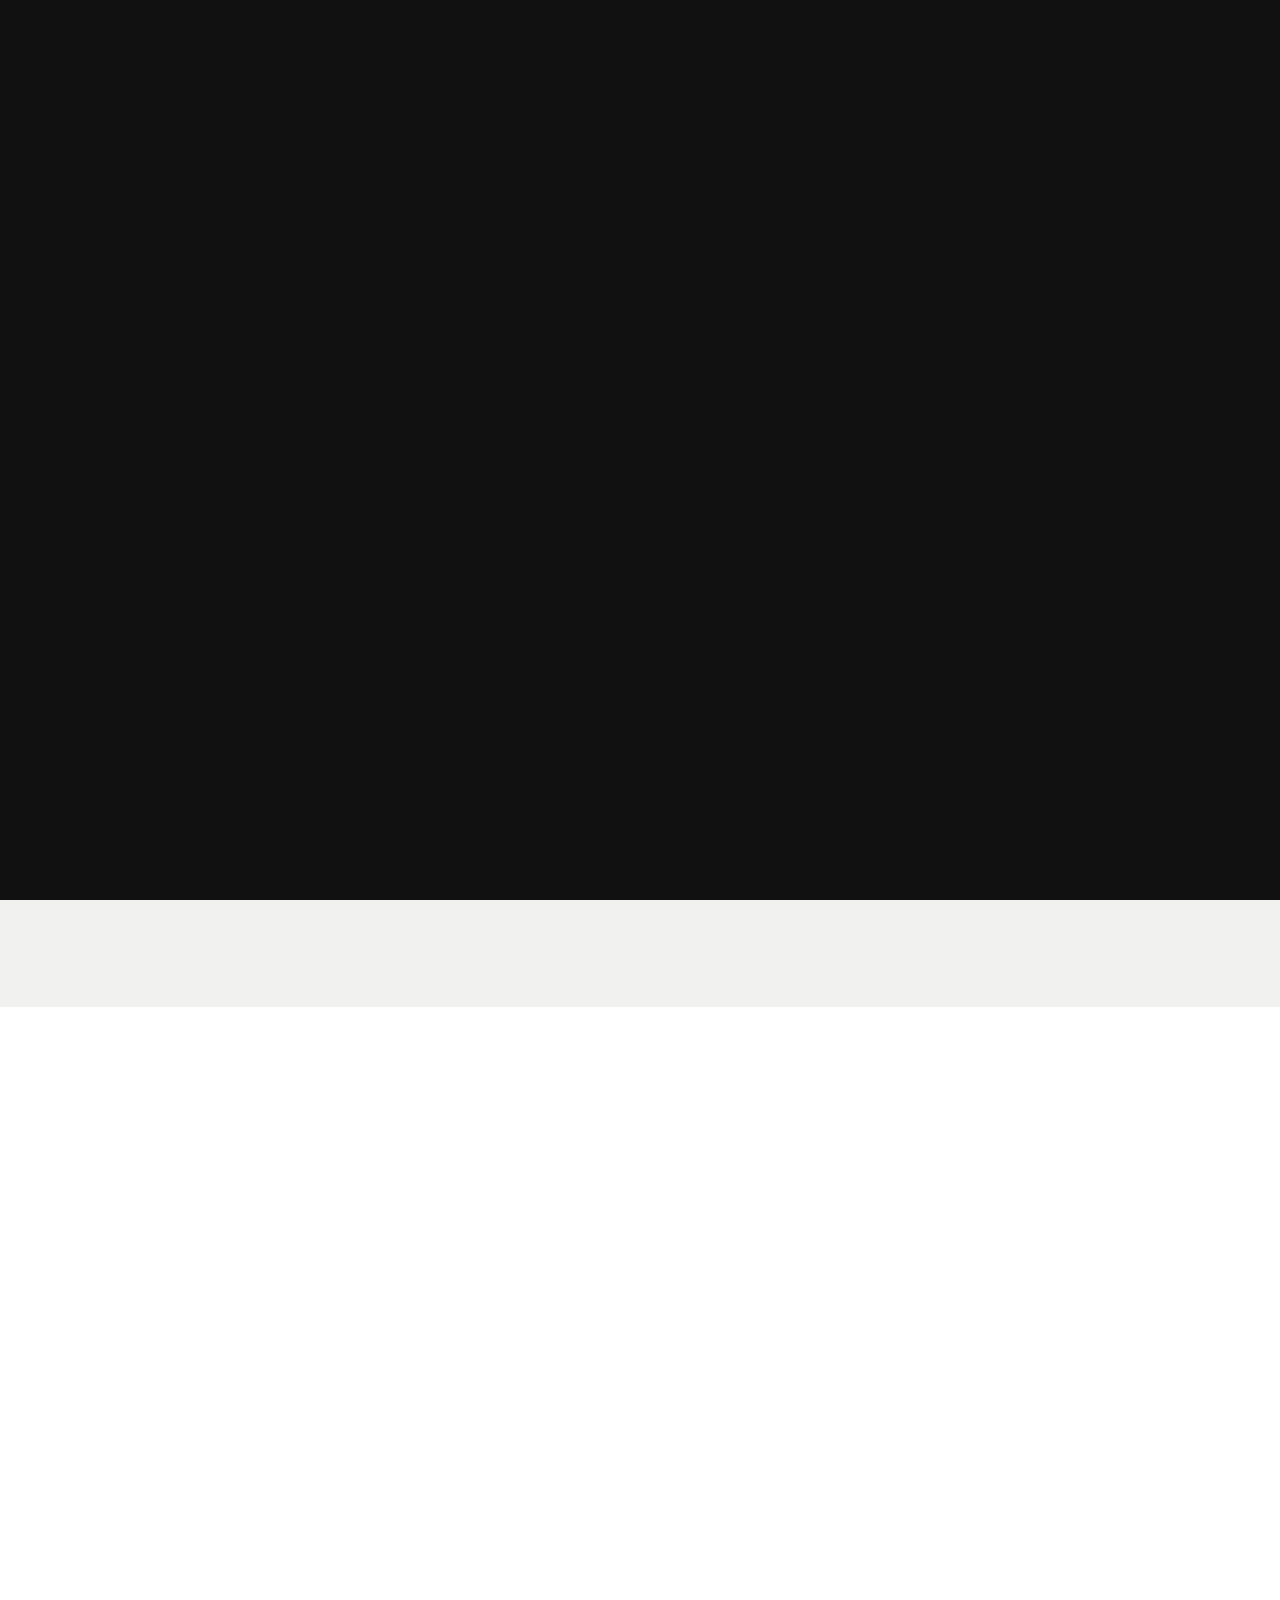
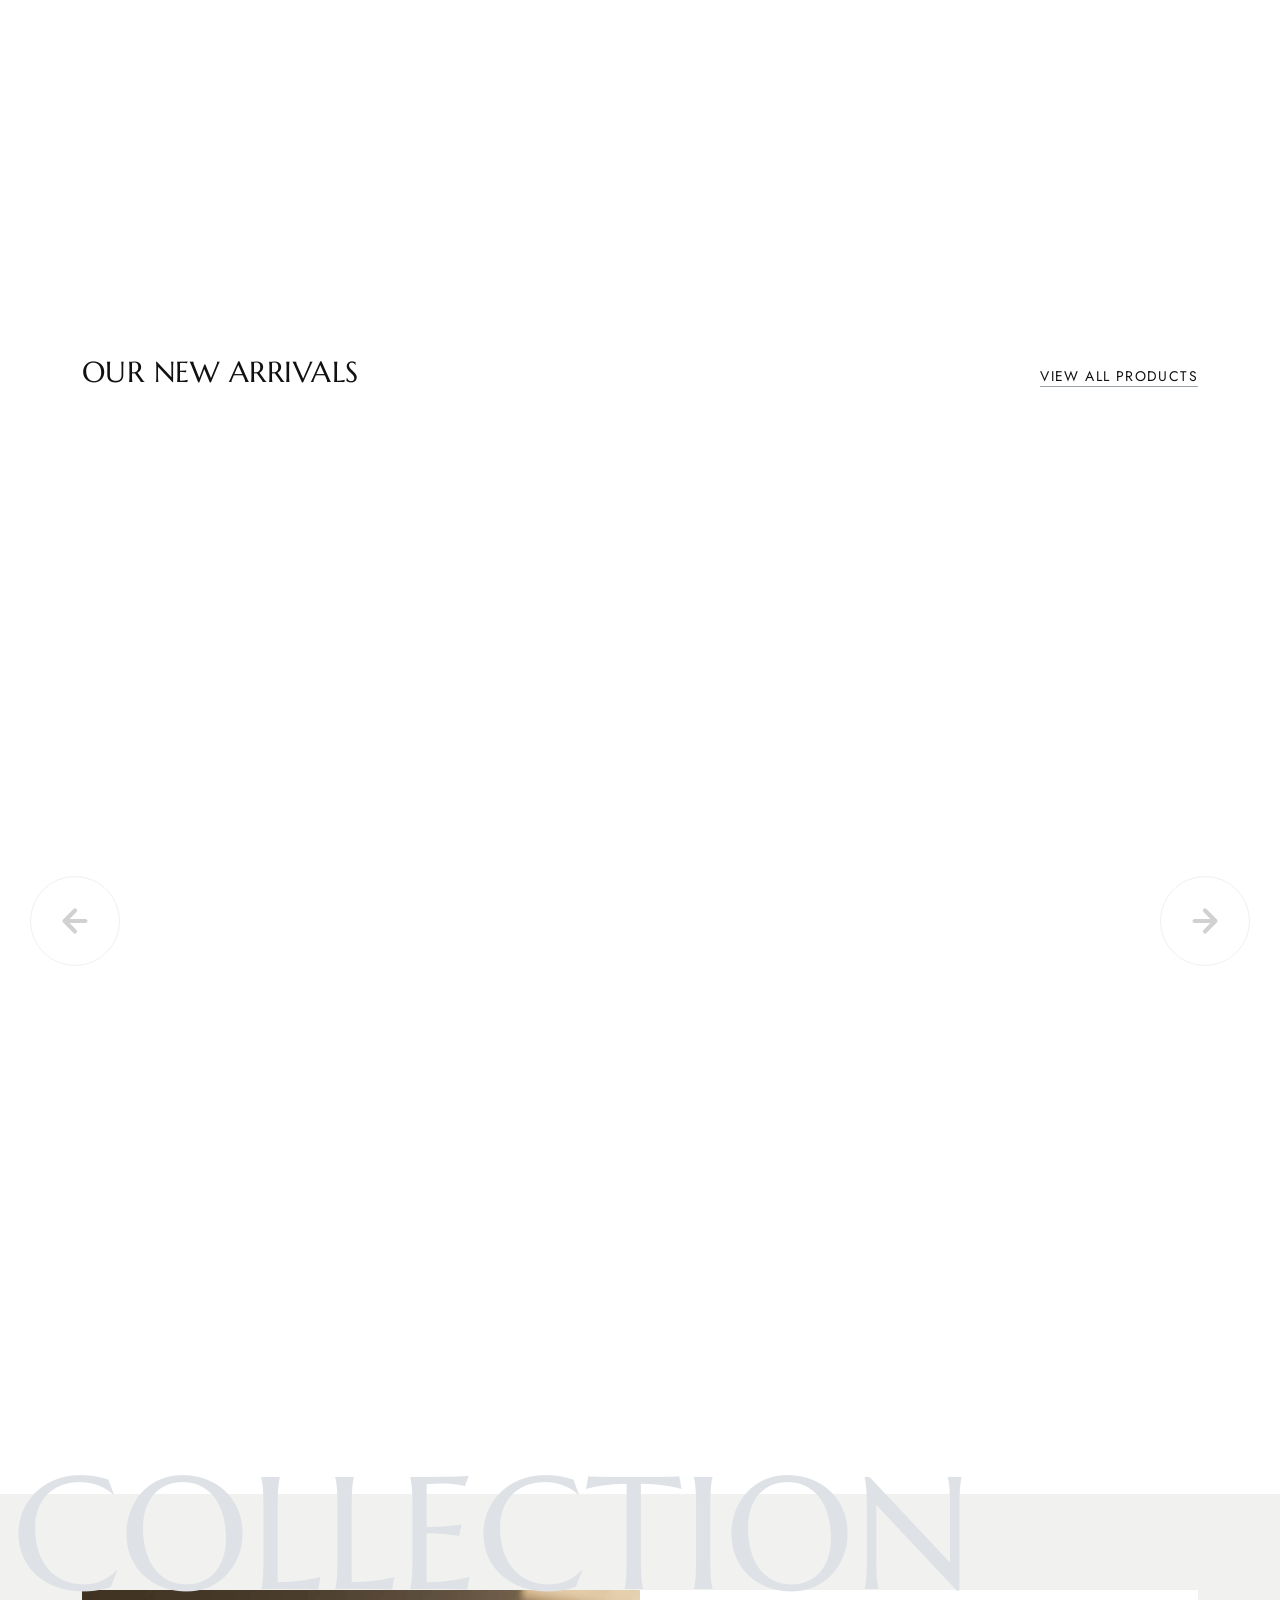
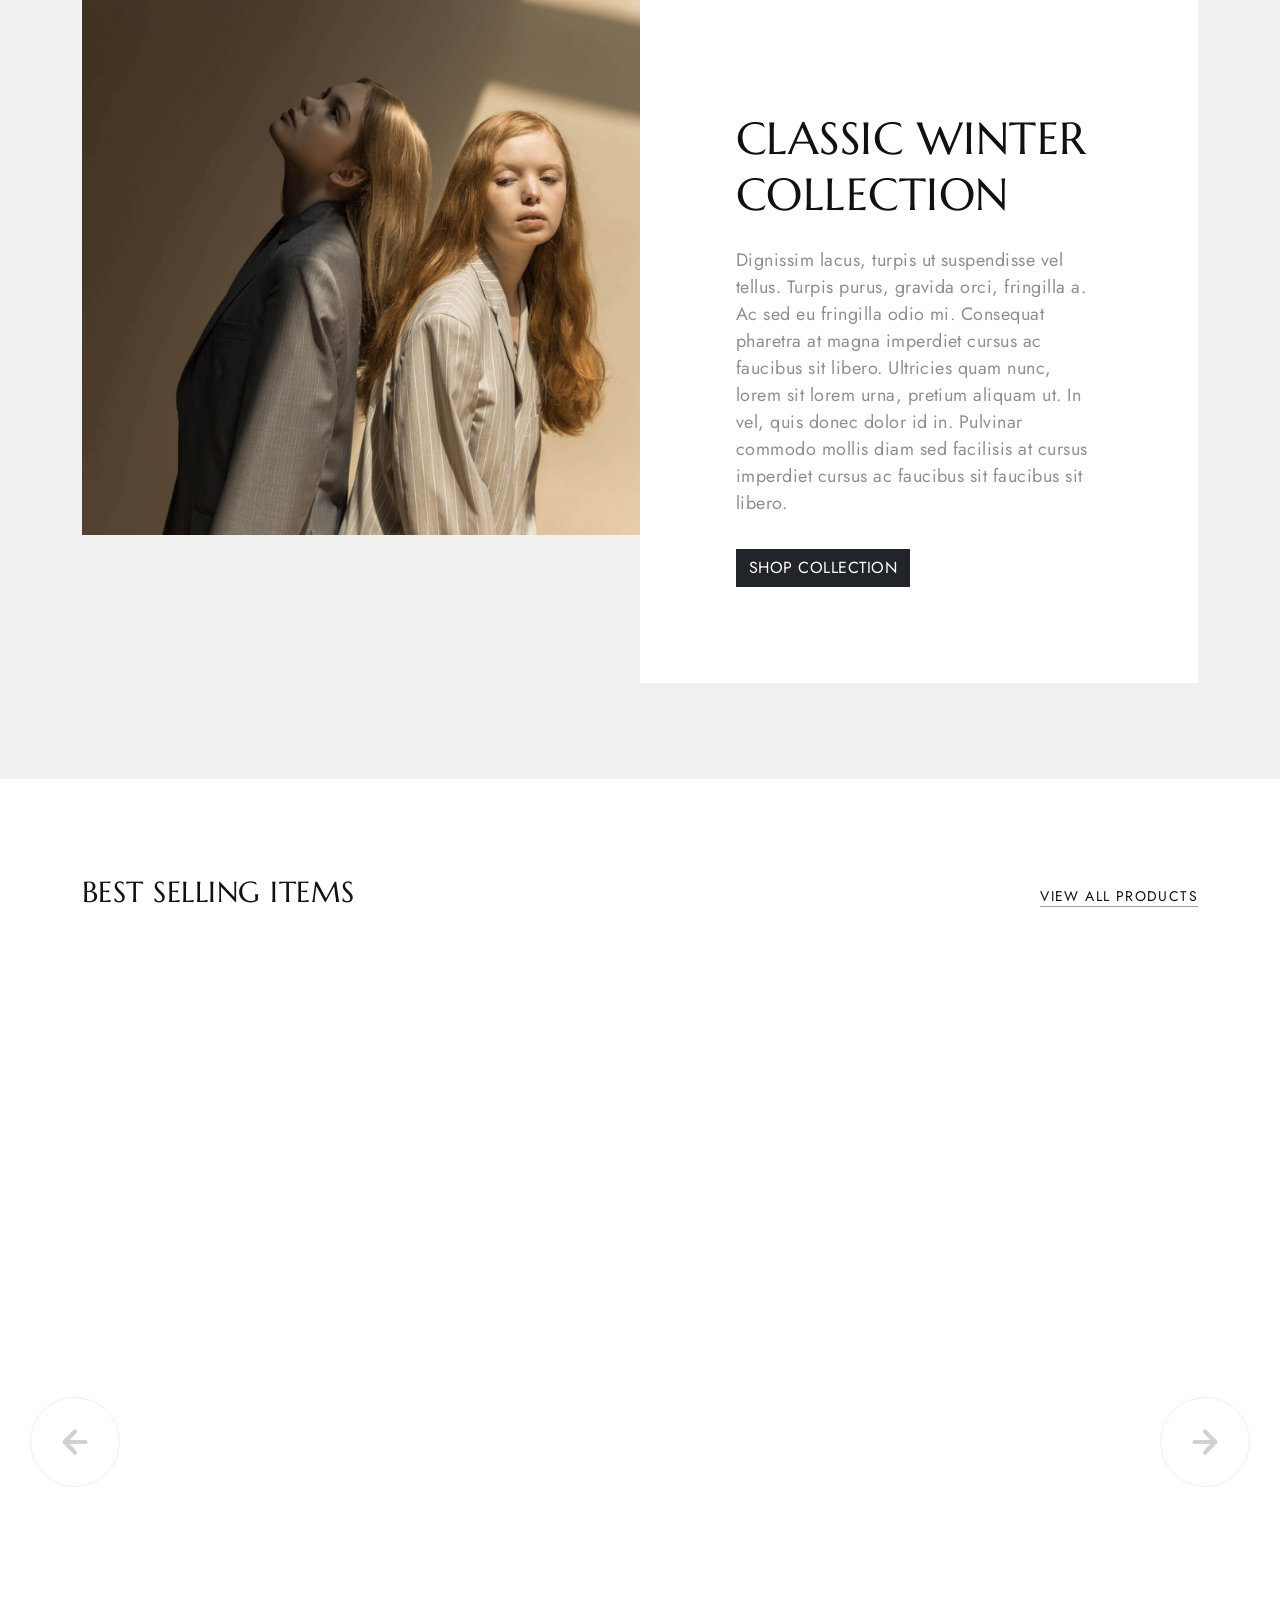
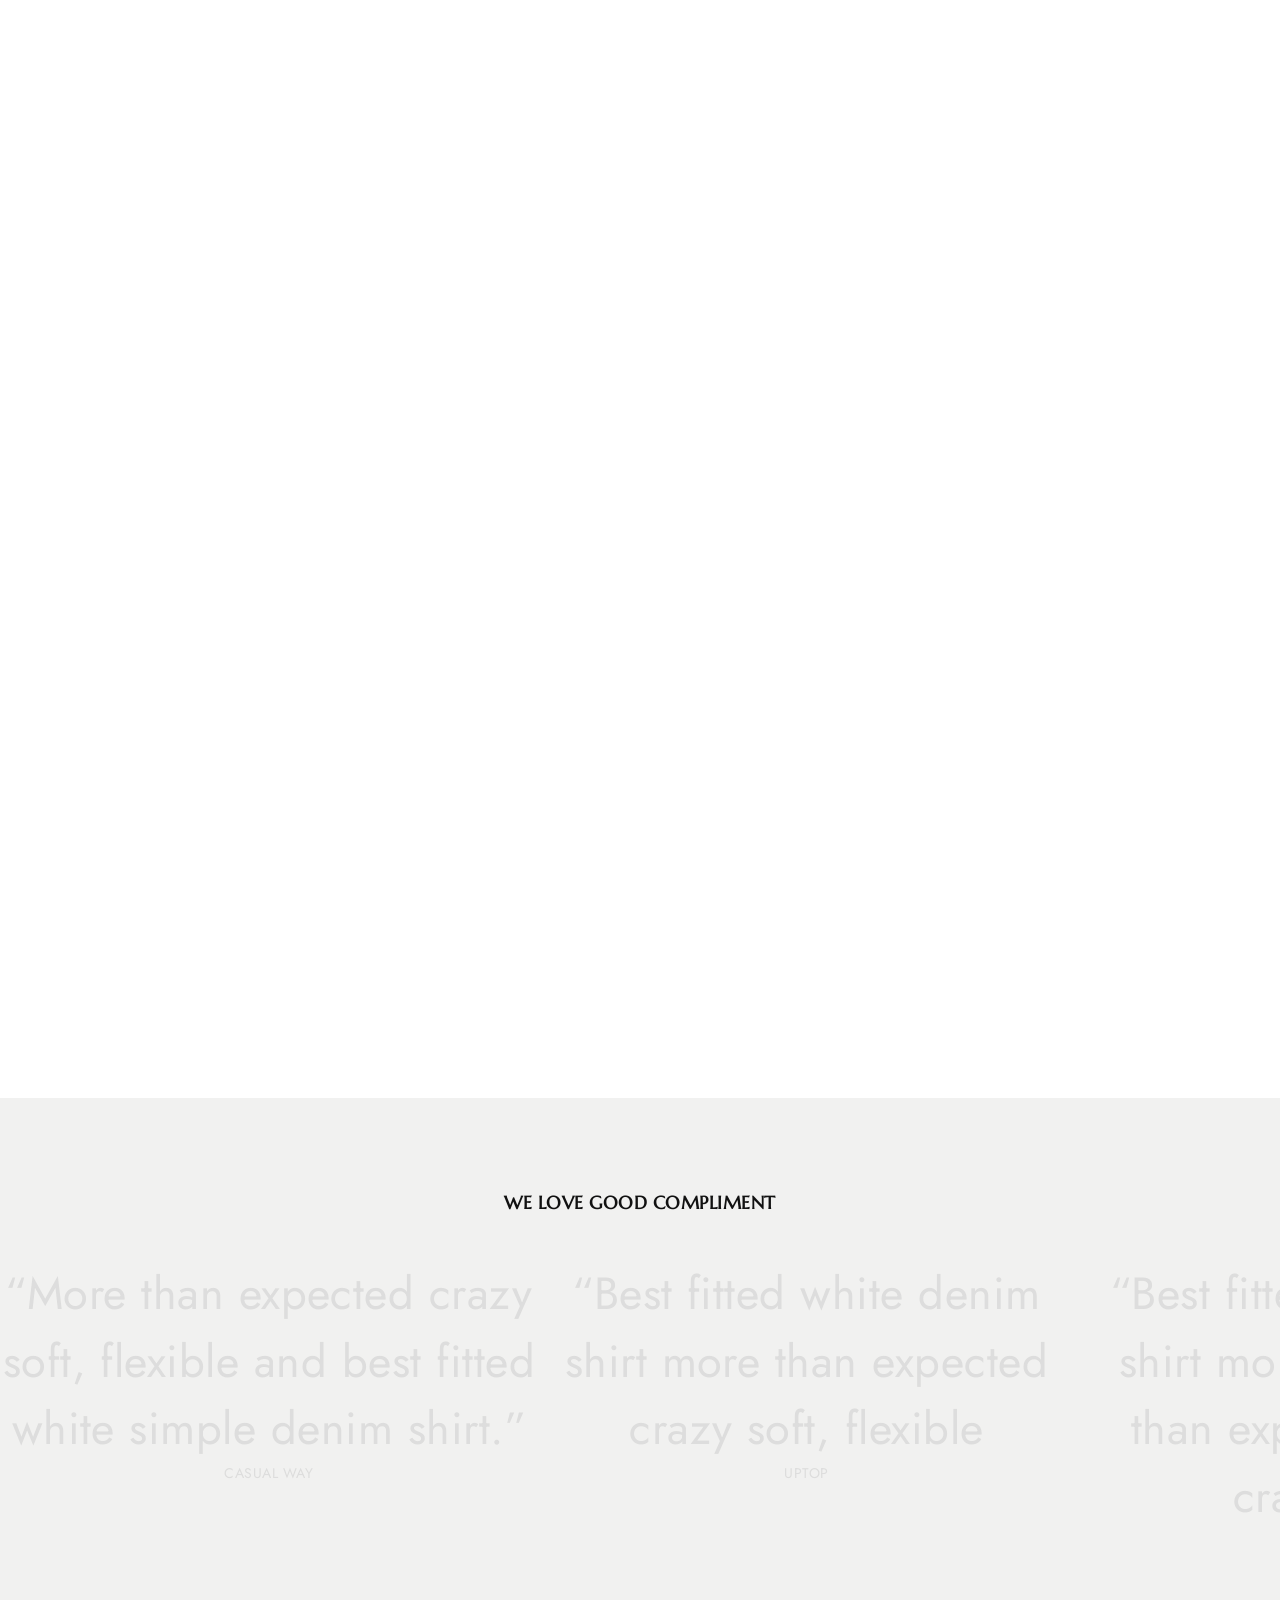
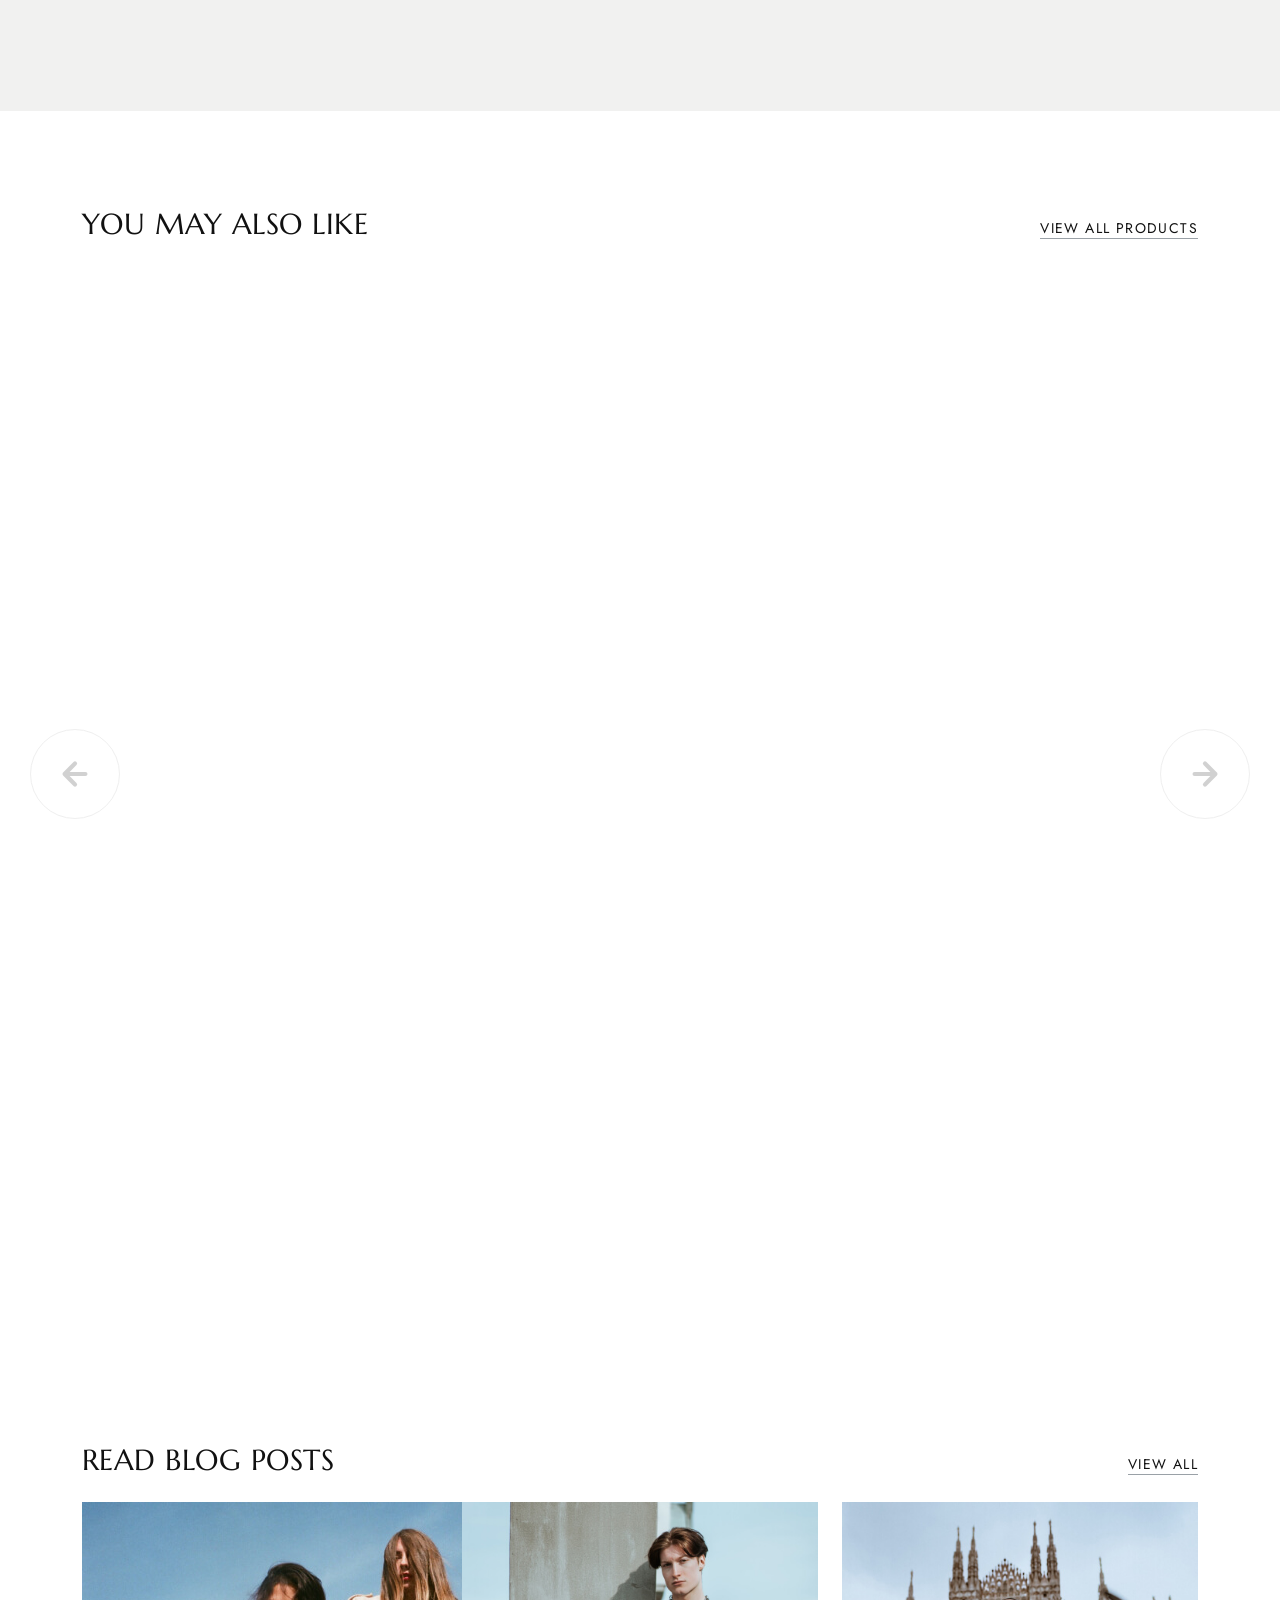
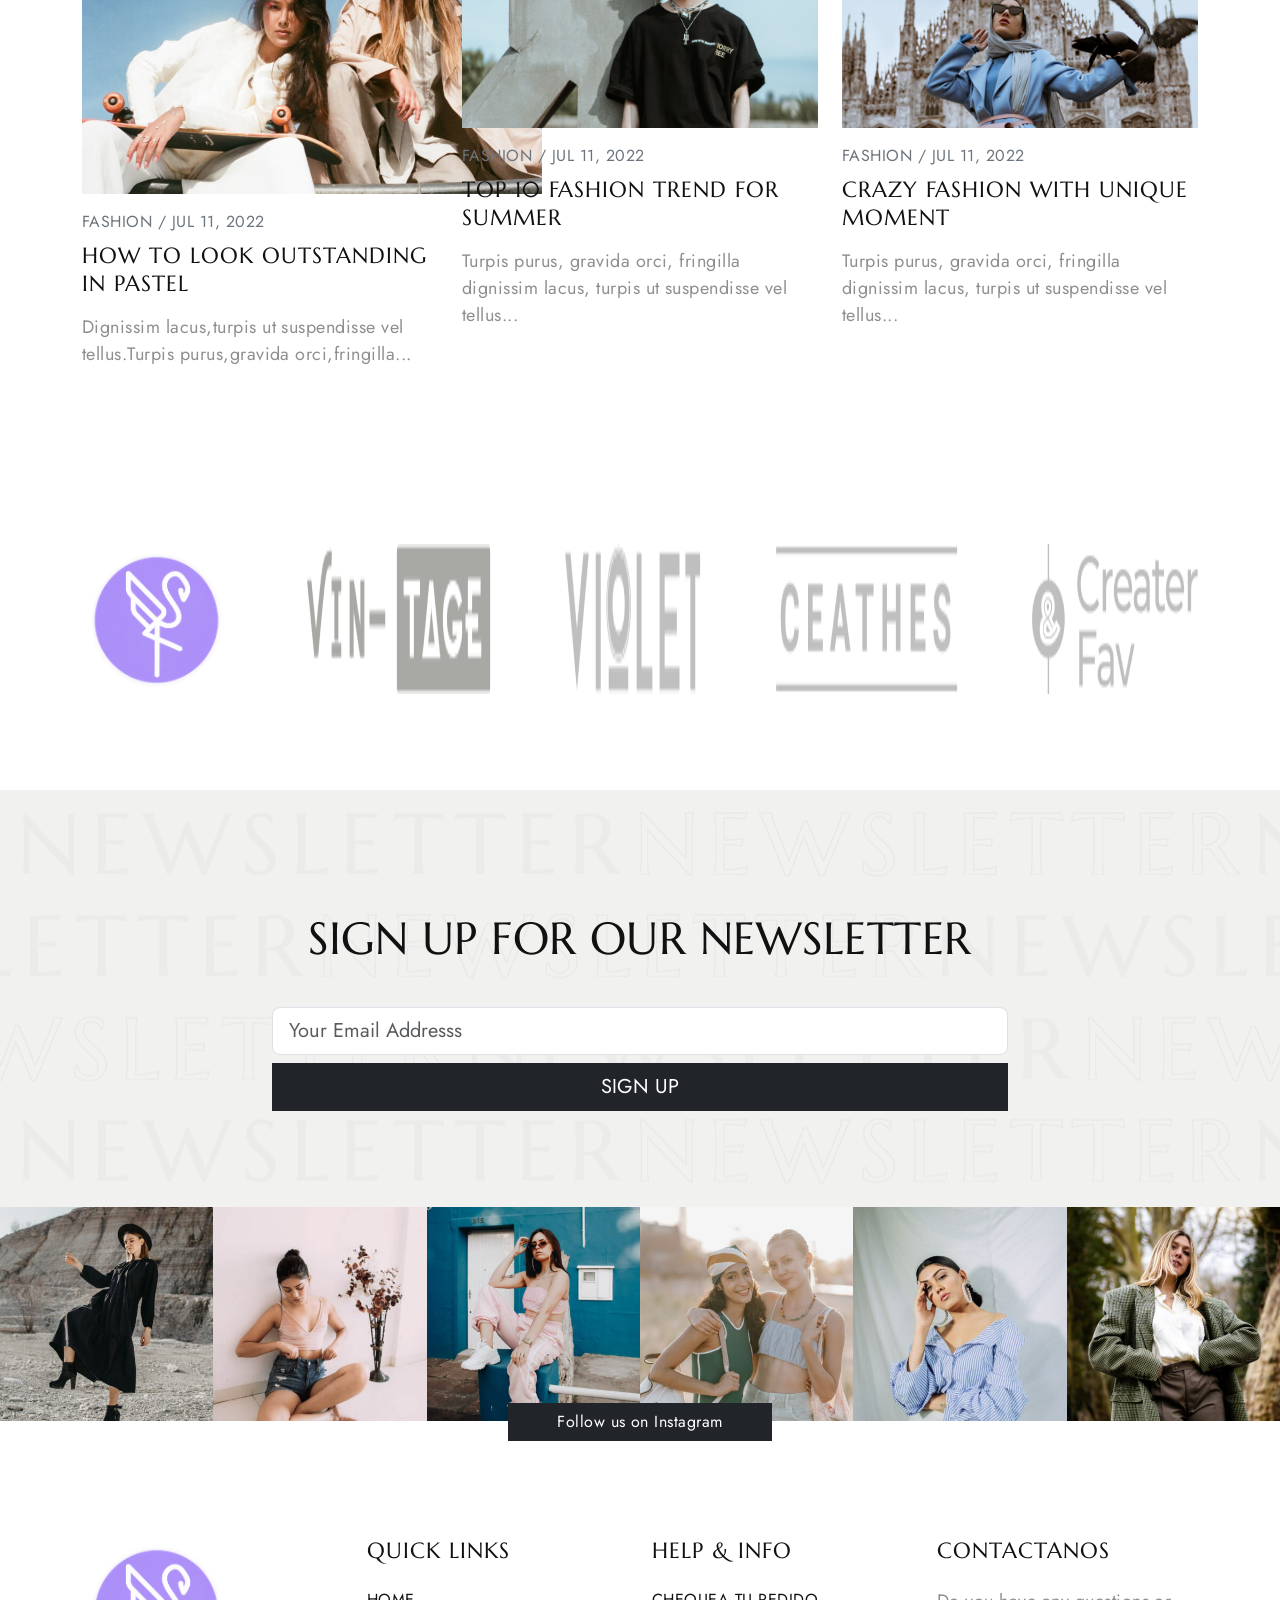
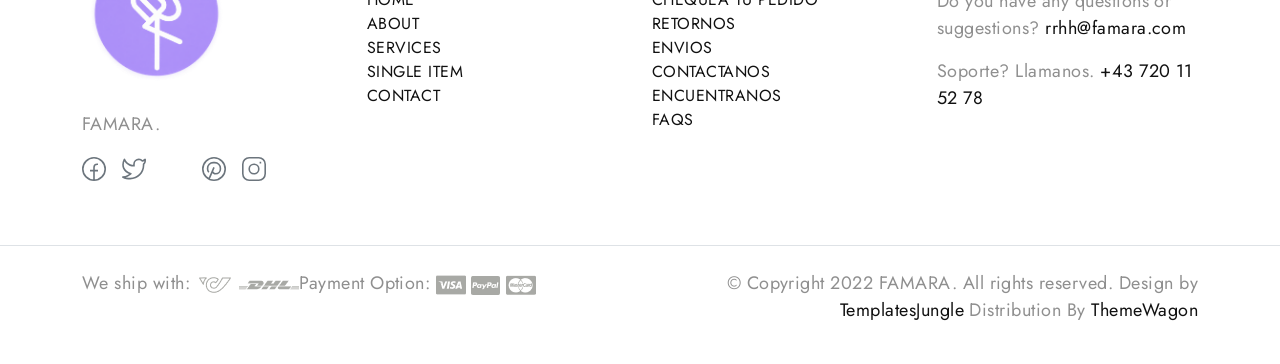
==== index.html @ 611ba45e "Add files via upload" ====
<!DOCTYPE html>
<html lang="en">

<head>
  <title>FAMARA</title>
  <meta charset="utf-8">
  <meta http-equiv="X-UA-Compatible" content="IE=edge">
  <meta name="viewport" content="width=device-width, initial-scale=1.0">
  <meta name="format-detection" content="telephone=no">
  <meta name="apple-mobile-web-app-capable" content="yes">
  <meta name="author" content="TemplatesJungle">
  <meta name="keywords" content="ecommerce,fashion,store">
  <meta name="description" content="FAMARA">
  <link href="https://cdn.jsdelivr.net/npm/bootstrap@5.3.0-alpha3/dist/css/bootstrap.min.css" rel="stylesheet"
    integrity="sha384-KK94CHFLLe+nY2dmCWGMq91rCGa5gtU4mk92HdvYe+M/SXH301p5ILy+dN9+nJOZ" crossorigin="anonymous">
  <link rel="stylesheet" type="text/css" href="css/vendor.css">
  <link rel="stylesheet" href="https://cdn.jsdelivr.net/npm/swiper@9/swiper-bundle.min.css" />
  <link rel="stylesheet" type="text/css" href="style.css">

  <link rel="preconnect" href="https://fonts.googleapis.com">
  <link rel="preconnect" href="https://fonts.gstatic.com" crossorigin>
  <link
    href="https://fonts.googleapis.com/css2?family=Jost:ital,wght@0,300;0,400;0,500;0,700;1,300;1,400;1,500;1,700&family=Marcellus&display=swap"
    rel="stylesheet">
</head>

<body class="homepage">
  <svg xmlns="http://www.w3.org/2000/svg" style="display: none;">
    <defs>
      <symbol xmlns="https://www.instagram.com/famara.ec_?stkn=eTA5N3lkZGkwNmdz" id="instagram" viewBox="0 0 15 15">
        <path fill="none" stroke="currentColor"
          d="M11 3.5h1M4.5.5h6a4 4 0 0 1 4 4v6a4 4 0 0 1-4 4h-6a4 4 0 0 1-4-4v-6a4 4 0 0 1 4-4Zm3 10a3 3 0 1 1 0-6a3 3 0 0 1 0 6Z" />
      </symbol>
      <symbol xmlns="http://www.w3.org/2000/svg" id="facebook" viewBox="0 0 15 15">
        <path fill="none" stroke="currentColor"
          d="M7.5 14.5a7 7 0 1 1 0-14a7 7 0 0 1 0 14Zm0 0v-8a2 2 0 0 1 2-2h.5m-5 4h5" />
      </symbol>
      <symbol xmlns="http://www.w3.org/2000/svg" id="twitter" viewBox="0 0 15 15">
        <path fill="currentColor"
          d="m14.478 1.5l.5-.033a.5.5 0 0 0-.871-.301l.371.334Zm-.498 2.959a.5.5 0 1 0-1 0h1Zm-6.49.082h-.5h.5Zm0 .959h.5h-.5Zm-6.99 7V12a.5.5 0 0 0-.278.916L.5 12.5Zm.998-11l.469-.175a.5.5 0 0 0-.916-.048l.447.223Zm3.994 9l.354.353a.5.5 0 0 0-.195-.827l-.159.474Zm7.224-8.027l-.37.336l.18.199l.265-.04l-.075-.495Zm1.264-.94c.051.778.003 1.25-.123 1.606c-.122.345-.336.629-.723 1l.692.722c.438-.42.776-.832.974-1.388c.193-.546.232-1.178.177-2.006l-.998.066Zm0 3.654V4.46h-1v.728h1Zm-6.99-.646V5.5h1v-.959h-1Zm0 .959V6h1v-.5h-1ZM10.525 1a3.539 3.539 0 0 0-3.537 3.541h1A2.539 2.539 0 0 1 10.526 2V1Zm2.454 4.187C12.98 9.503 9.487 13 5.18 13v1c4.86 0 8.8-3.946 8.8-8.813h-1ZM1.03 1.675C1.574 3.127 3.614 6 7.49 6V5C4.174 5 2.421 2.54 1.966 1.325l-.937.35Zm.021-.398C.004 3.373-.157 5.407.604 7.139c.759 1.727 2.392 3.055 4.73 3.835l.317-.948c-2.155-.72-3.518-1.892-4.132-3.29c-.612-1.393-.523-3.11.427-5.013l-.895-.446Zm4.087 8.87C4.536 10.75 2.726 12 .5 12v1c2.566 0 4.617-1.416 5.346-2.147l-.708-.706Zm7.949-8.009A3.445 3.445 0 0 0 10.526 1v1c.721 0 1.37.311 1.82.809l.74-.671Zm-.296.83a3.513 3.513 0 0 0 2.06-1.134l-.744-.668a2.514 2.514 0 0 1-1.466.813l.15.989ZM.222 12.916C1.863 14.01 3.583 14 5.18 14v-1c-1.63 0-3.048-.011-4.402-.916l-.556.832Z" />
      </symbol>
      <symbol xmlns="http://www.w3.org/2000/svg" id="pinterest" viewBox="0 0 15 15">
        <path fill="none" stroke="currentColor"
          d="m4.5 13.5l3-7m-3.236 3a2.989 2.989 0 0 1-.764-2V7A3.5 3.5 0 0 1 7 3.5h1A3.5 3.5 0 0 1 11.5 7v.5a3 3 0 0 1-3 3a2.081 2.081 0 0 1-1.974-1.423L6.5 9m1 5.5a7 7 0 1 1 0-14a7 7 0 0 1 0 14Z" />
      </symbol>
     
     
      <symbol xmlns="http://www.w3.org/2000/svg" id="calendar" viewBox="0 0 24 24">
        <g fill="none" stroke="currentColor" stroke-linecap="round" stroke-linejoin="round" stroke-width="2">
          <rect width="20" height="18" x="2" y="4" rx="4" />
          <path d="M8 2v4m8-4v4M2 10h20" />
        </g>
      </symbol>
      <symbol xmlns="http://www.w3.org/2000/svg" id="shopping-bag" viewBox="0 0 24 24">
        <g fill="none" stroke="currentColor" stroke-linecap="round" stroke-linejoin="round" stroke-width="2">
          <path
            d="M3.977 9.84A2 2 0 0 1 5.971 8h12.058a2 2 0 0 1 1.994 1.84l.803 10A2 2 0 0 1 18.833 22H5.167a2 2 0 0 1-1.993-2.16l.803-10Z" />
          <path d="M16 11V6a4 4 0 0 0-4-4v0a4 4 0 0 0-4 4v5" />
        </g>
      </symbol>
      <symbol xmlns="http://www.w3.org/2000/svg" id="gift" viewBox="0 0 24 24">
        <g fill="none" stroke="currentColor" stroke-linecap="round" stroke-linejoin="round" stroke-width="2">
          <rect width="18" height="14" x="3" y="8" rx="2" />
          <path d="M12 5a3 3 0 1 0-3 3m6 0a3 3 0 1 0-3-3m0 0v17m9-7H3" />
        </g>
      </symbol>
      <symbol xmlns="http://www.w3.org/2000/svg" id="arrow-cycle" viewBox="0 0 24 24">
        <g fill="none" stroke="currentColor" stroke-linecap="round" stroke-linejoin="round" stroke-width="2">
          <path
            d="M22 12c0 6-4.39 10-9.806 10C7.792 22 4.24 19.665 3 16m-1-4C2 6 6.39 2 11.806 2C16.209 2 19.76 4.335 21 8" />
          <path d="m7 17l-4-1l-1 4M17 7l4 1l1-4" />
        </g>
      </symbol>
      <symbol xmlns="http://www.w3.org/2000/svg" id="link" viewBox="0 0 24 24">
        <path fill="currentColor"
          d="M12 19a1 1 0 1 0-1-1a1 1 0 0 0 1 1Zm5 0a1 1 0 1 0-1-1a1 1 0 0 0 1 1Zm0-4a1 1 0 1 0-1-1a1 1 0 0 0 1 1Zm-5 0a1 1 0 1 0-1-1a1 1 0 0 0 1 1Zm7-12h-1V2a1 1 0 0 0-2 0v1H8V2a1 1 0 0 0-2 0v1H5a3 3 0 0 0-3 3v14a3 3 0 0 0 3 3h14a3 3 0 0 0 3-3V6a3 3 0 0 0-3-3Zm1 17a1 1 0 0 1-1 1H5a1 1 0 0 1-1-1v-9h16Zm0-11H4V6a1 1 0 0 1 1-1h1v1a1 1 0 0 0 2 0V5h8v1a1 1 0 0 0 2 0V5h1a1 1 0 0 1 1 1ZM7 15a1 1 0 1 0-1-1a1 1 0 0 0 1 1Zm0 4a1 1 0 1 0-1-1a1 1 0 0 0 1 1Z" />
      </symbol>
      <symbol xmlns="http://www.w3.org/2000/svg" id="arrow-left" viewBox="0 0 24 24">
        <path fill="currentColor"
          d="M17 11H9.41l3.3-3.29a1 1 0 1 0-1.42-1.42l-5 5a1 1 0 0 0-.21.33a1 1 0 0 0 0 .76a1 1 0 0 0 .21.33l5 5a1 1 0 0 0 1.42 0a1 1 0 0 0 0-1.42L9.41 13H17a1 1 0 0 0 0-2Z" />
      </symbol>
      <symbol xmlns="http://www.w3.org/2000/svg" id="arrow-right" viewBox="0 0 24 24">
        <path fill="currentColor"
          d="M17.92 11.62a1 1 0 0 0-.21-.33l-5-5a1 1 0 0 0-1.42 1.42l3.3 3.29H7a1 1 0 0 0 0 2h7.59l-3.3 3.29a1 1 0 0 0 0 1.42a1 1 0 0 0 1.42 0l5-5a1 1 0 0 0 .21-.33a1 1 0 0 0 0-.76Z" />
      </symbol>
      <symbol xmlns="http://www.w3.org/2000/svg" id="play" viewBox="0 0 24 24">
        <g fill="none" fill-rule="evenodd">
          <path
            d="M24 0v24H0V0h24ZM12.593 23.258l-.011.002l-.071.035l-.02.004l-.014-.004l-.071-.035c-.01-.004-.019-.001-.024.005l-.004.01l-.017.428l.005.02l.01.013l.104.074l.015.004l.012-.004l.104-.074l.012-.016l.004-.017l-.017-.427c-.002-.01-.009-.017-.017-.018Zm.265-.113l-.013.002l-.185.093l-.01.01l-.003.011l.018.43l.005.012l.008.007l.201.093c.012.004.023 0 .029-.008l.004-.014l-.034-.614c-.003-.012-.01-.02-.02-.022Zm-.715.002a.023.023 0 0 0-.027.006l-.006.014l-.034.614c0 .012.007.02.017.024l.015-.002l.201-.093l.01-.008l.004-.011l.017-.43l-.003-.012l-.01-.01l-.184-.092Z" />
          <path fill="currentColor"
            d="M5.669 4.76a1.469 1.469 0 0 1 2.04-1.177c1.062.454 3.442 1.533 6.462 3.276c3.021 1.744 5.146 3.267 6.069 3.958c.788.591.79 1.763.001 2.356c-.914.687-3.013 2.19-6.07 3.956c-3.06 1.766-5.412 2.832-6.464 3.28c-.906.387-1.92-.2-2.038-1.177c-.138-1.142-.396-3.735-.396-7.237c0-3.5.257-6.092.396-7.235Z" />
        </g>
      </symbol>
      <symbol xmlns="http://www.w3.org/2000/svg" id="category" viewBox="0 0 24 24">
        <path fill="currentColor"
          d="M19 5.5h-6.28l-.32-1a3 3 0 0 0-2.84-2H5a3 3 0 0 0-3 3v13a3 3 0 0 0 3 3h14a3 3 0 0 0 3-3v-10a3 3 0 0 0-3-3Zm1 13a1 1 0 0 1-1 1H5a1 1 0 0 1-1-1v-13a1 1 0 0 1 1-1h4.56a1 1 0 0 1 .95.68l.54 1.64a1 1 0 0 0 .95.68h7a1 1 0 0 1 1 1Z" />
      </symbol>
      <symbol xmlns="http://www.w3.org/2000/svg" id="calendar" viewBox="0 0 24 24">
        <path fill="currentColor"
          d="M19 4h-2V3a1 1 0 0 0-2 0v1H9V3a1 1 0 0 0-2 0v1H5a3 3 0 0 0-3 3v12a3 3 0 0 0 3 3h14a3 3 0 0 0 3-3V7a3 3 0 0 0-3-3Zm1 15a1 1 0 0 1-1 1H5a1 1 0 0 1-1-1v-7h16Zm0-9H4V7a1 1 0 0 1 1-1h2v1a1 1 0 0 0 2 0V6h6v1a1 1 0 0 0 2 0V6h2a1 1 0 0 1 1 1Z" />
      </symbol>
      <symbol xmlns="http://www.w3.org/2000/svg" id="heart" viewBox="0 0 24 24">
        <path fill="currentColor"
          d="M20.16 4.61A6.27 6.27 0 0 0 12 4a6.27 6.27 0 0 0-8.16 9.48l7.45 7.45a1 1 0 0 0 1.42 0l7.45-7.45a6.27 6.27 0 0 0 0-8.87Zm-1.41 7.46L12 18.81l-6.75-6.74a4.28 4.28 0 0 1 3-7.3a4.25 4.25 0 0 1 3 1.25a1 1 0 0 0 1.42 0a4.27 4.27 0 0 1 6 6.05Z" />
      </symbol>
      <symbol xmlns="http://www.w3.org/2000/svg" id="plus" viewBox="0 0 24 24">
        <path fill="currentColor"
          d="M19 11h-6V5a1 1 0 0 0-2 0v6H5a1 1 0 0 0 0 2h6v6a1 1 0 0 0 2 0v-6h6a1 1 0 0 0 0-2Z" />
      </symbol>
      <symbol xmlns="http://www.w3.org/2000/svg" id="minus" viewBox="0 0 24 24">
        <path fill="currentColor" d="M19 11H5a1 1 0 0 0 0 2h14a1 1 0 0 0 0-2Z" />
      </symbol>
      <symbol xmlns="http://www.w3.org/2000/svg" id="cart" viewBox="0 0 24 24">
        <path fill="currentColor"
          d="M8.5 19a1.5 1.5 0 1 0 1.5 1.5A1.5 1.5 0 0 0 8.5 19ZM19 16H7a1 1 0 0 1 0-2h8.491a3.013 3.013 0 0 0 2.885-2.176l1.585-5.55A1 1 0 0 0 19 5H6.74a3.007 3.007 0 0 0-2.82-2H3a1 1 0 0 0 0 2h.921a1.005 1.005 0 0 1 .962.725l.155.545v.005l1.641 5.742A3 3 0 0 0 7 18h12a1 1 0 0 0 0-2Zm-1.326-9l-1.22 4.274a1.005 1.005 0 0 1-.963.726H8.754l-.255-.892L7.326 7ZM16.5 19a1.5 1.5 0 1 0 1.5 1.5a1.5 1.5 0 0 0-1.5-1.5Z" />
      </symbol>
      <symbol xmlns="http://www.w3.org/2000/svg" id="check" viewBox="0 0 24 24">
        <path fill="currentColor"
          d="M18.71 7.21a1 1 0 0 0-1.42 0l-7.45 7.46l-3.13-3.14A1 1 0 1 0 5.29 13l3.84 3.84a1 1 0 0 0 1.42 0l8.16-8.16a1 1 0 0 0 0-1.47Z" />
      </symbol>
      <symbol xmlns="http://www.w3.org/2000/svg" id="trash" viewBox="0 0 24 24">
        <path fill="currentColor"
          d="M10 18a1 1 0 0 0 1-1v-6a1 1 0 0 0-2 0v6a1 1 0 0 0 1 1ZM20 6h-4V5a3 3 0 0 0-3-3h-2a3 3 0 0 0-3 3v1H4a1 1 0 0 0 0 2h1v11a3 3 0 0 0 3 3h8a3 3 0 0 0 3-3V8h1a1 1 0 0 0 0-2ZM10 5a1 1 0 0 1 1-1h2a1 1 0 0 1 1 1v1h-4Zm7 14a1 1 0 0 1-1 1H8a1 1 0 0 1-1-1V8h10Zm-3-1a1 1 0 0 0 1-1v-6a1 1 0 0 0-2 0v6a1 1 0 0 0 1 1Z" />
      </symbol>
      <symbol xmlns="http://www.w3.org/2000/svg" id="star-outline" viewBox="0 0 15 15">
        <path fill="none" stroke="currentColor" stroke-linecap="round" stroke-linejoin="round"
          d="M7.5 9.804L5.337 11l.413-2.533L4 6.674l2.418-.37L7.5 4l1.082 2.304l2.418.37l-1.75 1.793L9.663 11L7.5 9.804Z" />
      </symbol>
      <symbol xmlns="http://www.w3.org/2000/svg" id="star-solid" viewBox="0 0 15 15">
        <path fill="currentColor"
          d="M7.953 3.788a.5.5 0 0 0-.906 0L6.08 5.85l-2.154.33a.5.5 0 0 0-.283.843l1.574 1.613l-.373 2.284a.5.5 0 0 0 .736.518l1.92-1.063l1.921 1.063a.5.5 0 0 0 .736-.519l-.373-2.283l1.574-1.613a.5.5 0 0 0-.283-.844L8.921 5.85l-.968-2.062Z" />
      </symbol>
      <symbol xmlns="http://www.w3.org/2000/svg" id="search" viewBox="0 0 24 24">
        <path fill="currentColor"
          d="M21.71 20.29L18 16.61A9 9 0 1 0 16.61 18l3.68 3.68a1 1 0 0 0 1.42 0a1 1 0 0 0 0-1.39ZM11 18a7 7 0 1 1 7-7a7 7 0 0 1-7 7Z" />
      </symbol>
      <symbol xmlns="http://www.w3.org/2000/svg" id="user" viewBox="0 0 24 24">
        <path fill="currentColor"
          d="M15.71 12.71a6 6 0 1 0-7.42 0a10 10 0 0 0-6.22 8.18a1 1 0 0 0 2 .22a8 8 0 0 1 15.9 0a1 1 0 0 0 1 .89h.11a1 1 0 0 0 .88-1.1a10 10 0 0 0-6.25-8.19ZM12 12a4 4 0 1 1 4-4a4 4 0 0 1-4 4Z" />
      </symbol>
      <symbol xmlns="http://www.w3.org/2000/svg" id="close" viewBox="0 0 15 15">
        <path fill="currentColor"
          d="M7.953 3.788a.5.5 0 0 0-.906 0L6.08 5.85l-2.154.33a.5.5 0 0 0-.283.843l1.574 1.613l-.373 2.284a.5.5 0 0 0 .736.518l1.92-1.063l1.921 1.063a.5.5 0 0 0 .736-.519l-.373-2.283l1.574-1.613a.5.5 0 0 0-.283-.844L8.921 5.85l-.968-2.062Z" />
      </symbol>
    </defs>
  </svg>

  <div class="preloader text-white fs-6 text-uppercase overflow-hidden"></div>

  <div class="search-popup">
    <div class="search-popup-container">

      <form role="search" method="get" class="form-group" action="">
        <input type="search" id="search-form" class="form-control border-0 border-bottom"
          placeholder="Type and press enter" value="" name="s" />
        <button type="submit" class="search-submit border-0 position-absolute bg-white"
          style="top: 15px;right: 15px;"><svg class="search" width="24" height="24">
            <use xlink:href="#search"></use>
          </svg></button>
      </form>

      <h5 class="cat-list-title">Browse Categories</h5>

      <ul class="cat-list">
        <li class="cat-list-item">
          <a href="#" title="Jackets">Jackets</a>
        </li>
        <li class="cat-list-item">
          <a href="#" title="T-shirts">T-shirts</a>
        </li>
        <li class="cat-list-item">
          <a href="#" title="Handbags">Handbags</a>
        </li>
        <li class="cat-list-item">
          <a href="#" title="Accessories">Accessories</a>
        </li>
        <li class="cat-list-item">
          <a href="#" title="Cosmetics">Cosmetics</a>
        </li>
        <li class="cat-list-item">
          <a href="#" title="Dresses">Dresses</a>
        </li>
        <li class="cat-list-item">
          <a href="#" title="Jumpsuits">Jumpsuits</a>
        </li>
      </ul>

    </div>
  </div>

  <div class="offcanvas offcanvas-end" data-bs-scroll="true" tabindex="-1" id="offcanvasCart" aria-labelledby="My Cart">
    <div class="offcanvas-header justify-content-center">
      <button type="button" class="btn-close" data-bs-dismiss="offcanvas" aria-label="Close"></button>
    </div>
    <div class="offcanvas-body">
      <div class="order-md-last">
        <h4 class="d-flex justify-content-between align-items-center mb-3">
          <span class="text-primary">Your cart</span>
          <span class="badge bg-primary rounded-pill">3</span>
        </h4>
        <ul class="list-group mb-3">
          <li class="list-group-item d-flex justify-content-between lh-sm">
            <div>
              <h6 class="my-0">Growers cider</h6>
              <small class="text-body-secondary">Brief description</small>
            </div>
            <span class="text-body-secondary">$12</span>
          </li>
          <li class="list-group-item d-flex justify-content-between lh-sm">
            <div>
              <h6 class="my-0">Fresh grapes</h6>
              <small class="text-body-secondary">Brief description</small>
            </div>
            <span class="text-body-secondary">$8</span>
          </li>
          <li class="list-group-item d-flex justify-content-between lh-sm">
            <div>
              <h6 class="my-0">Heinz tomato ketchup</h6>
              <small class="text-body-secondary">Brief description</small>
            </div>
            <span class="text-body-secondary">$5</span>
          </li>
          <li class="list-group-item d-flex justify-content-between">
            <span>Total (USD)</span>
            <strong>$20</strong>
          </li>
        </ul>

        <button class="w-100 btn btn-primary btn-lg" type="submit">Continue to Checkout</button>
      </div>
    </div>
  </div>

  <nav class="navbar navbar-expand-lg bg-light text-uppercase fs-6 p-3 border-bottom align-items-center">
    <div class="container-fluid">
      <div class="row justify-content-between align-items-center w-100">

        <div class="col-auto">
          <a class="navbar-brand text-white" href="index.html">
            <svg width="112" height="45" viewBox="0 0 112 45" xmlns="http://www.w3.org/2000/svg" fill="#111">
              <path
                d="M2.51367 34.9297C2.58398 34.6836 2.64844 34.3789 2.70703 34.0156C2.77734 33.6523 2.83594 33.2012 2.88281 32.6621C2.92969 32.123 2.96484 31.4844 2.98828 30.7461C3.01172 29.9961 3.02344 29.123 3.02344 28.127V16.6836C3.02344 15.6875 3.01172 14.8203 2.98828 14.082C2.96484 13.332 2.92969 12.6875 2.88281 12.1484C2.83594 11.5977 2.77734 11.1406 2.70703 10.7773C2.64844 10.4141 2.58398 10.1094 2.51367 9.86328V9.79297H6.73242V9.86328C6.66211 10.1094 6.5918 10.4141 6.52148 10.7773C6.46289 11.1406 6.41016 11.5977 6.36328 12.1484C6.32812 12.6875 6.29297 13.332 6.25781 14.082C6.23438 14.8203 6.22266 15.6875 6.22266 16.6836V20.6035L16.4883 12.2188C17.6367 11.2813 18.2109 10.4727 18.2109 9.79297H23.1504V9.86328C22.459 10.0273 21.7559 10.3437 21.041 10.8125C20.3379 11.2695 19.5879 11.832 18.791 12.5L9.7207 20.0938L20.6367 32.082C21.0938 32.5508 21.4805 32.9434 21.7969 33.2598C22.125 33.5645 22.4121 33.8223 22.6582 34.0332C22.9043 34.2324 23.127 34.4023 23.3262 34.543C23.5371 34.6719 23.7539 34.8008 23.9766 34.9297V35H18.8262C18.7793 34.8945 18.6973 34.7598 18.5801 34.5957C18.4746 34.4316 18.3457 34.2617 18.1934 34.0859C18.0527 33.9102 17.8945 33.7285 17.7188 33.541C17.5547 33.3535 17.3965 33.1777 17.2441 33.0137L6.22266 20.9199V28.127C6.22266 29.123 6.23438 29.9961 6.25781 30.7461C6.29297 31.4844 6.32812 32.123 6.36328 32.6621C6.41016 33.2012 6.46289 33.6523 6.52148 34.0156C6.5918 34.3789 6.66211 34.6836 6.73242 34.9297V35H2.51367V34.9297ZM45.3846 35V34.9297C45.408 34.8711 45.4256 34.7832 45.4373 34.666C45.4491 34.5488 45.4549 34.4434 45.4549 34.3496C45.4549 33.9863 45.4022 33.5879 45.2967 33.1543C45.203 32.709 45.0155 32.1582 44.7342 31.502L42.6073 26.7207C41.951 26.6973 41.078 26.6855 39.9881 26.6855C38.8983 26.6855 37.7205 26.6855 36.4549 26.6855C35.5291 26.6855 34.6327 26.6855 33.7655 26.6855C32.91 26.6855 32.1366 26.6973 31.4452 26.7207L29.4237 31.3613C29.2479 31.7949 29.0604 32.2695 28.8612 32.7852C28.662 33.3008 28.5623 33.8223 28.5623 34.3496C28.5623 34.502 28.5741 34.6309 28.5975 34.7363C28.6209 34.8301 28.6444 34.8945 28.6678 34.9297V35H25.0819V34.9297C25.2928 34.707 25.5565 34.3145 25.8729 33.752C26.1893 33.1777 26.535 32.4629 26.91 31.6074L36.9823 9.26562H38.3885L47.9334 30.7461C48.1561 31.25 48.3846 31.7422 48.619 32.2227C48.8651 32.6914 49.0936 33.1133 49.3045 33.4883C49.5155 33.8633 49.703 34.1797 49.867 34.4375C50.0311 34.6953 50.1424 34.8594 50.201 34.9297V35H45.3846ZM33.994 25.1738C34.6737 25.1738 35.3709 25.1738 36.0858 25.1738C36.8006 25.1621 37.4979 25.1562 38.1776 25.1562C38.869 25.1445 39.5311 25.1387 40.1639 25.1387C40.7967 25.127 41.3709 25.1152 41.8866 25.1035L36.9471 13.9414L32.0955 25.1738H33.994ZM54.6989 34.9297C54.7692 34.6836 54.8337 34.3789 54.8923 34.0156C54.9509 33.6523 55.0036 33.2012 55.0505 32.6621C55.0973 32.123 55.1325 31.4844 55.1559 30.7461C55.1794 29.9961 55.1911 29.123 55.1911 28.127V16.6836C55.1911 15.6875 55.1794 14.8203 55.1559 14.082C55.1325 13.332 55.0973 12.6875 55.0505 12.1484C55.0036 11.5977 54.9509 11.1406 54.8923 10.7773C54.8337 10.4141 54.7692 10.1094 54.6989 9.86328V9.79297H58.9001V9.86328C58.8298 10.1094 58.7595 10.4141 58.6891 10.7773C58.6305 11.1406 58.5778 11.5977 58.5309 12.1484C58.4958 12.6875 58.4606 13.332 58.4255 14.082C58.402 14.8203 58.3903 15.6875 58.3903 16.6836V28.127C58.3903 29.123 58.402 29.9961 58.4255 30.7461C58.4606 31.4844 58.4958 32.123 58.5309 32.6621C58.5778 33.2012 58.6305 33.6523 58.6891 34.0156C58.7595 34.3789 58.8298 34.6836 58.9001 34.9297V35H54.6989V34.9297ZM69.9722 28.127C69.9722 29.123 69.9839 29.9961 70.0073 30.7461C70.0425 31.4844 70.0777 32.123 70.1128 32.6621C70.1597 33.2012 70.2124 33.6523 70.271 34.0156C70.3413 34.3789 70.4116 34.6836 70.482 34.9297V35H66.2632V34.9297C66.3335 34.6836 66.398 34.3789 66.4566 34.0156C66.5269 33.6523 66.5796 33.2012 66.6148 32.6621C66.6616 32.123 66.6968 31.4844 66.7202 30.7461C66.7554 30.0078 66.773 29.1348 66.773 28.127V16.6836C66.773 15.6875 66.7554 14.8203 66.7202 14.082C66.6968 13.332 66.6616 12.6875 66.6148 12.1484C66.5796 11.6094 66.5269 11.1582 66.4566 10.7949C66.398 10.4199 66.3335 10.1094 66.2632 9.86328V9.79297L67.0015 9.86328C67.2241 9.88672 67.4702 9.9043 67.7398 9.91602C68.021 9.91602 68.3081 9.91602 68.6011 9.91602C69.0581 9.91602 69.6734 9.86328 70.4468 9.75781C71.232 9.64062 72.228 9.58203 73.4351 9.58203C74.5601 9.58203 75.5972 9.73438 76.5464 10.0391C77.5073 10.3437 78.3394 10.7891 79.0425 11.375C79.7456 11.9609 80.2905 12.6816 80.6773 13.5371C81.0757 14.3809 81.2749 15.3418 81.2749 16.4199C81.2749 17.2637 81.1636 18.0488 80.9409 18.7754C80.73 19.4902 80.4253 20.1406 80.0269 20.7266C79.6402 21.3125 79.1714 21.834 78.6206 22.291C78.0698 22.7363 77.4546 23.1113 76.7749 23.416L82.9448 32.082C83.2495 32.5156 83.5308 32.8906 83.7886 33.207C84.0581 33.5234 84.3101 33.7988 84.5445 34.0332C84.7905 34.2559 85.0249 34.4434 85.2476 34.5957C85.4702 34.7363 85.6987 34.8477 85.9331 34.9297V35H80.853C80.8179 34.7773 80.7007 34.4844 80.5015 34.1211C80.314 33.7461 80.0913 33.377 79.8335 33.0137L73.6109 24.2422C73.3413 24.2656 73.0718 24.2891 72.8023 24.3125C72.5327 24.3242 72.2573 24.3301 71.9761 24.3301C71.648 24.3301 71.314 24.3184 70.9741 24.2949C70.646 24.2715 70.312 24.2305 69.9722 24.1719V28.127ZM69.9722 22.8008C70.2886 22.8711 70.6109 22.9238 70.939 22.959C71.2671 22.9824 71.5835 22.9941 71.8882 22.9941C72.7671 22.9941 73.5698 22.8652 74.2964 22.6074C75.023 22.3379 75.6382 21.9336 76.1421 21.3945C76.6577 20.8555 77.0562 20.1875 77.3374 19.3906C77.6187 18.582 77.7593 17.6387 77.7593 16.5605C77.7593 15.6816 77.6597 14.8848 77.4605 14.1699C77.2612 13.4551 76.9624 12.8516 76.564 12.3594C76.1773 11.8555 75.6851 11.4687 75.0874 11.1992C74.4898 10.918 73.7925 10.7773 72.9956 10.7773C72.187 10.7773 71.5425 10.8184 71.062 10.9004C70.5816 10.9824 70.2183 11.0703 69.9722 11.1641V22.8008ZM107.13 35V34.9297C107.154 34.8711 107.171 34.7832 107.183 34.666C107.195 34.5488 107.201 34.4434 107.201 34.3496C107.201 33.9863 107.148 33.5879 107.042 33.1543C106.949 32.709 106.761 32.1582 106.48 31.502L104.353 26.7207C103.697 26.6973 102.824 26.6855 101.734 26.6855C100.644 26.6855 99.4662 26.6855 98.2005 26.6855C97.2748 26.6855 96.3783 26.6855 95.5111 26.6855C94.6556 26.6855 93.8822 26.6973 93.1908 26.7207L91.1693 31.3613C90.9935 31.7949 90.806 32.2695 90.6068 32.7852C90.4076 33.3008 90.308 33.8223 90.308 34.3496C90.308 34.502 90.3197 34.6309 90.3431 34.7363C90.3666 34.8301 90.39 34.8945 90.4134 34.9297V35H86.8275V34.9297C87.0384 34.707 87.3021 34.3145 87.6185 33.752C87.9349 33.1777 88.2806 32.4629 88.6556 31.6074L98.7279 9.26562H100.134L109.679 30.7461C109.902 31.25 110.13 31.7422 110.365 32.2227C110.611 32.6914 110.839 33.1133 111.05 33.4883C111.261 33.8633 111.449 34.1797 111.613 34.4375C111.777 34.6953 111.888 34.8594 111.947 34.9297V35H107.13ZM95.7396 25.1738C96.4193 25.1738 97.1166 25.1738 97.8314 25.1738C98.5462 25.1621 99.2435 25.1562 99.9232 25.1562C100.615 25.1445 101.277 25.1387 101.91 25.1387C102.542 25.127 103.117 25.1152 103.632 25.1035L98.6927 13.9414L93.8412 25.1738H95.7396Z" />
            </svg>
          </a>
        </div>

        <div class="col-auto">
          <button class="navbar-toggler" type="button" data-bs-toggle="offcanvas" data-bs-target="#offcanvasNavbar"
            aria-controls="offcanvasNavbar">
            <span class="navbar-toggler-icon"></span>
          </button>

          <div class="offcanvas offcanvas-end" tabindex="-1" id="offcanvasNavbar"
            aria-labelledby="offcanvasNavbarLabel">
            <div class="offcanvas-header">
              <h5 class="offcanvas-title" id="offcanvasNavbarLabel">Menu</h5>
              <button type="button" class="btn-close text-reset" data-bs-dismiss="offcanvas"
                aria-label="Close"></button>
            </div>

            <div class="offcanvas-body">
              <ul class="navbar-nav justify-content-end flex-grow-1 gap-1 gap-md-5 pe-3">
                <li class="nav-item dropdown">
                  <a class="nav-link dropdown-toggle active" href="#" id="dropdownHome" data-bs-toggle="dropdown"
                    aria-haspopup="true" aria-expanded="false">Home</a>
                  <ul class="dropdown-menu list-unstyled" aria-labelledby="dropdownHome">
                    <li>
                      <a href="index.html" class="dropdown-item item-anchor">Home Layout 1</a>
                    </li>
                    <li>
                      <a href="index.html" class="dropdown-item item-anchor">Home Layout 2 </a>
                    </li>
                    <li>
                      <a href="index.html" class="dropdown-item item-anchor">Home Layout 3 </a>
                    </li>
                    <li>
                      <a href="index.html" class="dropdown-item item-anchor">Home Layout 4 </a>
                    </li>
                  </ul>
                </li>
                <li class="nav-item dropdown">
                  <a class="nav-link dropdown-toggle" href="#" id="dropdownShop" data-bs-toggle="dropdown"
                    aria-haspopup="true" aria-expanded="false">Shop</a>
                  <ul class="dropdown-menu list-unstyled" aria-labelledby="dropdownShop">
                    <li>
                      <a href="index.html" class="dropdown-item item-anchor">Shop Sidebar </a>
                    </li>
                    <li>
                      <a href="index.html" class="dropdown-item item-anchor">Shop Three Column </a>
                    </li>
                    <li>
                      <a href="index.html" class="dropdown-item item-anchor">Shop Three Column Wide </a>
                    </li>
                    <li>
                      <a href="index.html" class="dropdown-item item-anchor">Shop Four Column </a>
                    </li>
                    <li>
                      <a href="index.html" class="dropdown-item item-anchor">Shop Four Column Wide </a>
                    </li>
                    <li>
                      <a href="index.html" class="dropdown-item item-anchor">Shop Six Column </a>
                    </li>
                    <li>
                      <a href="index.html" class="dropdown-item item-anchor">Shop Six Column Wide </a>
                    </li>
                    <li>
                      <a href="index.html" class="dropdown-item item-anchor">Single Product </a>
                    </li>
                    <li>
                      <a href="index.html" class="dropdown-item item-anchor">Single Product V2 </a>
                    </li>
                  </ul>
                </li>
                <li class="nav-item dropdown">
                  <a class="nav-link dropdown-toggle" href="#" id="dropdownBlog" data-bs-toggle="dropdown"
                    aria-haspopup="true" aria-expanded="false">Blog</a>
                  <ul class="dropdown-menu list-unstyled" aria-labelledby="dropdownBlog">
                    <li>
                      <a href="index.html" class="dropdown-item item-anchor">Blog Classic </a>
                    </li>
                    <li>
                      <a href="index.html" class="dropdown-item item-anchor">Blog Grid with Sidebar </a>
                    </li>
                    <li>
                      <a href="index.html" class="dropdown-item item-anchor">Blog Grid Four Column </a>
                    </li>
                    <li>
                      <a href="index.html" class="dropdown-item item-anchor">Blog No Sidebar </a>
                    </li>
                    <li>
                      <a href="index.html" class="dropdown-item item-anchor">Blog Right Sidebar </a>
                    </li>
                    <li>
                      <a href="index.html" class="dropdown-item item-anchor">Single Post </a>
                    </li>
                    <li>
                      <a href="index.html" class="dropdown-item item-anchor">Single Post No Sidebar </a>
                    </li>
                  </ul>
                </li>
                <li class="nav-item dropdown">
                  <a class="nav-link dropdown-toggle" href="#" id="dropdownPages" data-bs-toggle="dropdown"
                    aria-haspopup="true" aria-expanded="false">Pages</a>
                  <ul class="dropdown-menu list-unstyled" aria-labelledby="dropdownPages">
                    <li>
                      <a href="index.html" class="dropdown-item item-anchor">About </a>
                    </li>
                    <li>
                      <a href="index.html" class="dropdown-item item-anchor">Cart </a>
                    </li>
                    <li>
                      <a href="index.html" class="dropdown-item item-anchor">Checkout </a>
                    </li>
                    <li>
                      <a href="index.html" class="dropdown-item item-anchor">Coming Soon </a>
                    </li>
                    <li>
                      <a href="index.html" class="dropdown-item item-anchor">Contact </a>
                    </li>
                    <li>
                      <a href="index.html" class="dropdown-item item-anchor">Error Page </a>
                    </li>
                    <li>
                      <a href="index.html" class="dropdown-item item-anchor">FAQs </a>
                    </li>
                    <li>
                      <a href="index.html" class="dropdown-item item-anchor">My Account </a>
                    </li>
                    <li>
                      <a href="index.html" class="dropdown-item item-anchor">Order Tracking </a>
                    </li>
                    <li>
                      <a href="index.html" class="dropdown-item item-anchor">Wishlist </a>
                    </li>
                  </ul>
                </li>
                <li class="nav-item">
                  <a class="nav-link" href="#">Blog</a>
                </li>
                <li class="nav-item">
                  <a class="nav-link" href="#">Contact</a>
                </li>
              </ul>
            </div>
          </div>
        </div>

        <div class="col-3 col-lg-auto">
          <ul class="list-unstyled d-flex m-0">
            <li class="d-none d-lg-block">
              <a href="index.html" class="text-uppercase mx-3">Wishlist <span class="wishlist-count">(0)</span>
              </a>
            </li>
            <li class="d-none d-lg-block">
              <a href="index.html" class="text-uppercase mx-3" data-bs-toggle="offcanvas" data-bs-target="#offcanvasCart"
                aria-controls="offcanvasCart">Cart <span class="cart-count">(0)</span>
              </a>
            </li>
            <li class="d-lg-none">
              <a href="#" class="mx-2">
                <svg width="24" height="24" viewBox="0 0 24 24">
                  <use xlink:href="#heart"></use>
                </svg>
              </a>
            </li>
            <li class="d-lg-none">
              <a href="#" class="mx-2" data-bs-toggle="offcanvas" data-bs-target="#offcanvasCart"
                aria-controls="offcanvasCart">
                <svg width="24" height="24" viewBox="0 0 24 24">
                  <use xlink:href="#cart"></use>
                </svg>
              </a>
            </li>
            <li class="search-box" class="mx-2">
              <a href="#search" class="search-button">
                <svg width="24" height="24" viewBox="0 0 24 24">
                  <use xlink:href="#search"></use>
                </svg>
              </a>
            </li>
          </ul>
        </div>

      </div>

    </div>
  </nav>

  <section id="billboard" class="bg-light py-5">
    <div class="container">
      <div class="row justify-content-center">
        <h1 class="section-title text-center mt-4" data-aos="fade-up">FAMARA</h1>
        <div class="col-md-6 text-center" data-aos="fade-up" data-aos-delay="300">
          <p>Descubre nuestra nueva tendencia en vestidos de graduacion</p>
        </div>
      </div>
      <div class="row">
        <div class="swiper main-swiper py-4" data-aos="fade-up" data-aos-delay="600">
          <div class="swiper-wrapper d-flex border-animation-left">
            <div class="swiper-slide">
              <div class="banner-item image-zoom-effect">
                <div class="image-holder">
                  <a href="#">
                    <img src="images/model1.jpeg" alt="product"  class="img-fluid">
                  </a>
                </div>
                <div class="banner-content py-4">
                  <h5 class="element-title text-uppercase">
                    <a href="index.html" class="item-anchor">Vestido Gabriela</a>
                  </h5>
                  <p>Ideal para momentos especiales.</p>
                  <div class="btn-left">
                    <a href="#" class="btn-link fs-6 text-uppercase item-anchor text-decoration-none">Disponible para ti</a>
                  </div>
                </div>
              </div>
            </div>
            <div class="swiper-slide">
              <div class="banner-item image-zoom-effect">
                <div class="image-holder">
                  <a href="#">
                    <img src="images/model2.png" alt="product" class="img-fluid">
                  </a>
                </div>
                <div class="banner-content py-4">
                  <h5 class="element-title text-uppercase">
                    <a href="index.html" class="item-anchor">Vestido Milena</a>
                  </h5>
                  <p>Unico como tu.</p>
                  <div class="btn-left">
                    <a href="#" class="btn-link fs-6 text-uppercase item-anchor text-decoration-none">Disponible para ti</a>
                  </div>
                </div>
              </div>
            </div>
            <div class="swiper-slide">
              <div class="banner-item image-zoom-effect">
                <div class="image-holder">
                  <a href="#">
                    <img src="images/model1.png" alt="product" class="img-fluid">
                  </a>
                </div>
                <div class="banner-content py-4">
                  <h5 class="element-title text-uppercase">
                    <a href="index.html" class="item-anchor">Vestido Anahy</a>
                  </h5>
                  <p>Para tu espiritu indomable.</p>
                  <div class="btn-left">
                    <a href="#" class="btn-link fs-6 text-uppercase item-anchor text-decoration-none">Disponible en stock</a>
                  </div>
                </div>
              </div>
            </div>
            <div class="swiper-slide">
              <div class="banner-item image-zoom-effect">
                <div class="image-holder">
                  <a href="#">
                    <img src="images/model02.jpeg" alt="product"  class="img-fluid">
                  </a>
                </div>
                <div class="banner-content py-4">
                  <h5 class="element-title text-uppercase">
                    <a href="index.html" class="item-anchor">Vestido Jimmato</a>
                  </h5>
                  <p>Bella como la primavera.</p>
                  <div class="btn-left">
                    <a href="#" class="btn-link fs-6 text-uppercase item-anchor text-decoration-none">Disponible en todas las tallas</a>
                  </div>
                </div>
              </div>
            </div>
            <div class="swiper-slide">
              <div class="banner-item image-zoom-effect">
                <div class="image-holder">
                  <a href="#">
                    <img src="images/model07.jpeg" alt="product" class="img-fluid">
                  </a>
                </div>
                <div class="banner-content py-4">
                  <h5 class="element-title text-uppercase">
                    <a href="index.html" class="item-anchor">Vestido Mantilla</a>
                  </h5>
                  <p>Un toque juvenil a tu vida.</p>
                  <div class="btn-left">
                    <a href="#" class="btn-link fs-6 text-uppercase item-anchor text-decoration-none">Disponible en todas las tallas</a>
                  </div>
                </div>
              </div>
            </div>
            <div class="swiper-slide">
              <div class="banner-item image-zoom-effect">
                <div class="image-holder">
                  <a href="#">
                    <img src="images/model01.jpeg" alt="product" style="max-width: 500px; height: 500px;" class="img-fluid">
                  </a>
                </div>
                <div class="banner-content py-4">
                  <h5 class="element-title text-uppercase">
                    <a href="index.html" class="item-anchor">Vestido Pasiche</a>
                  </h5>
                  <p>Sientete diferente.</p>
                  <div class="btn-left">
                    <a href="#" class="btn-link fs-6 text-uppercase item-anchor text-decoration-none">Disponible en todas las tallas</a>
                  </div>
                </div>
              </div>
            </div>
          </div>
          <div class="swiper-pagination"></div>
        </div>
        <div class="icon-arrow icon-arrow-left"><svg width="50" height="50" viewBox="0 0 24 24">
            <use xlink:href="#arrow-left"></use>
          </svg></div>
        <div class="icon-arrow icon-arrow-right"><svg width="50" height="50" viewBox="0 0 24 24">
            <use xlink:href="#arrow-right"></use>
          </svg></div>
      </div>
    </div>
  </section>

  <section class="features py-5">
    <div class="container">
      <div class="row">
        <div class="col-md-3 text-center" data-aos="fade-in" data-aos-delay="0">
          <div class="py-5">
            <svg width="38" height="38" viewBox="0 0 24 24">
              <use xlink:href="#calendar"></use>
            </svg>
            <h4 class="element-title text-capitalize my-3">No sabes que te encaja?</h4>
            <p>Una asesora te atendera inmediatamente.</p>
          </div>
        </div>
        <div class="col-md-3 text-center" data-aos="fade-in" data-aos-delay="300">
          <div class="py-5">
            <svg width="38" height="38" viewBox="0 0 24 24">
              <use xlink:href="#shopping-bag"></use>
            </svg>
            <h4 class="element-title text-capitalize my-3">Compra con seguridad</h4>
            <p>Ventas en tienda y en linea.</p>
          </div>
        </div>
        <div class="col-md-3 text-center" data-aos="fade-in" data-aos-delay="600">
          <div class="py-5">
            <svg width="38" height="38" viewBox="0 0 24 24">
              <use xlink:href="#gift"></use>
            </svg>
            <h4 class="element-title text-capitalize my-3">Manejo cuidadoso</h4>
            <p>Nunca te llegara estropeado tu pedido.</p>
          </div>
        </div>
        <div class="col-md-3 text-center" data-aos="fade-in" data-aos-delay="900">
          <div class="py-5">
            <svg width="38" height="38" viewBox="0 0 24 24">
              <use xlink:href="#arrow-cycle"></use>
            </svg>
            <h4 class="element-title text-capitalize my-3">Garantia de retorno</h4>
            <p>Si no te convencio, o no te quedo. Puedes venir por garantia.</p>
          </div>
        </div>
      </div>
    </div>
  </section>

  <section class="categories overflow-hidden">
    <div class="container">
      <div class="open-up" data-aos="zoom-out">
        <div class="row">
          <div class="col-md-4">
            <div class="cat-item image-zoom-effect">
              <div class="image-holder">
                <a href="index.html">
                  <img src="images/cat-item1.jpg" alt="categories" class="product-image img-fluid">
                </a>
              </div>
              <div class="category-content">
                <div class="product-button">
                  <a href="index.html" class="btn btn-common text-uppercase">Shop for men</a>
                </div>
              </div>
            </div>
          </div>
          <div class="col-md-4">
            <div class="cat-item image-zoom-effect">
              <div class="image-holder">
                <a href="index.html">
                  <img src="images/cat-item2.jpg" alt="categories" class="product-image img-fluid">
                </a>
              </div>
              <div class="category-content">
                <div class="product-button">
                  <a href="index.html" class="btn btn-common text-uppercase">Shop for women</a>
                </div>
              </div>
            </div>
          </div>
          <div class="col-md-4">
            <div class="cat-item image-zoom-effect">
              <div class="image-holder">
                <a href="index.html">
                  <img src="images/cat-item3.jpg" alt="categories" class="product-image img-fluid">
                </a>
              </div>
              <div class="category-content">
                <div class="product-button">
                  <a href="index.html" class="btn btn-common text-uppercase">Shop accessories</a>
                </div>
              </div>
            </div>
          </div>
        </div>
      </div>
    </div>
  </section>

  <section id="new-arrival" class="new-arrival product-carousel py-5 position-relative overflow-hidden">
    <div class="container">
      <div class="d-flex flex-wrap justify-content-between align-items-center mt-5 mb-3">
        <h4 class="text-uppercase">Our New Arrivals</h4>
        <a href="index.html" class="btn-link">View All Products</a>
      </div>
      <div class="swiper product-swiper open-up" data-aos="zoom-out">
        <div class="swiper-wrapper d-flex">
          <div class="swiper-slide">
            <div class="product-item image-zoom-effect link-effect">
              <div class="image-holder position-relative">
                <a href="index.html">
                  <img src="images/product-item-1.jpg" alt="categories" class="product-image img-fluid">
                </a>
                <a href="index.html" class="btn-icon btn-wishlist">
                  <svg width="24" height="24" viewBox="0 0 24 24">
                    <use xlink:href="#heart"></use>
                  </svg>
                </a>
                <div class="product-content">
                  <h5 class="element-title text-uppercase fs-5 mt-3">
                    <a href="index.html">Dark florish onepiece</a>
                  </h5>
                  <a href="#" class="text-decoration-none" data-after="Add to cart"><span>$95.00</span></a>
                </div>
              </div>
            </div>
          </div>
          <div class="swiper-slide">
            <div class="product-item image-zoom-effect link-effect">
              <div class="image-holder position-relative">
                <a href="index.html">
                  <img src="images/product-item-2.jpg" alt="categories" class="product-image img-fluid">
                </a>
                <a href="index.html" class="btn-icon btn-wishlist">
                  <svg width="24" height="24" viewBox="0 0 24 24">
                    <use xlink:href="#heart"></use>
                  </svg>
                </a>
                <div class="product-content">
                  <h5 class="text-uppercase fs-5 mt-3">
                    <a href="index.html">Baggy Shirt</a>
                  </h5>
                  <a href="#" class="text-decoration-none" data-after="Add to cart"><span>$55.00</span></a>
                </div>
              </div>
            </div>
          </div>
          <div class="swiper-slide">
            <div class="product-item image-zoom-effect link-effect">
              <div class="image-holder position-relative">
                <a href="index.html">
                  <img src="images/product-item-3.jpg" alt="categories" class="product-image img-fluid">
                </a>
                <a href="index.html" class="btn-icon btn-wishlist">
                  <svg width="24" height="24" viewBox="0 0 24 24">
                    <use xlink:href="#heart"></use>
                  </svg>
                </a>
                <div class="product-content">
                  <h5 class="text-uppercase fs-5 mt-3">
                    <a href="index.html">Cotton off-white shirt</a>
                  </h5>
                  <a href="#" class="text-decoration-none" data-after="Add to cart"><span>$65.00</span></a>
                </div>
              </div>
            </div>
          </div>
          <div class="swiper-slide">
            <div class="product-item image-zoom-effect link-effect">
              <div class="image-holder position-relative">
                <a href="index.html">
                  <img src="images/product-item-4.jpg" alt="categories" class="product-image img-fluid">
                </a>
                <a href="index.html" class="btn-icon btn-wishlist">
                  <svg width="24" height="24" viewBox="0 0 24 24">
                    <use xlink:href="#heart"></use>
                  </svg>
                </a>
                <div class="product-content">
                  <h5 class="text-uppercase fs-5 mt-3">
                    <a href="index.html">Crop sweater</a>
                  </h5>
                  <a href="#" class="text-decoration-none" data-after="Add to cart"><span>$50.00</span></a>
                </div>
              </div>
            </div>
          </div>
          <div class="swiper-slide">
            <div class="product-item image-zoom-effect link-effect">
              <div class="image-holder position-relative">
                <a href="index.html">
                  <img src="images/product-item-10.jpg" alt="categories" class="product-image img-fluid">
                </a>
                <a href="index.html" class="btn-icon btn-wishlist">
                  <svg width="24" height="24" viewBox="0 0 24 24">
                    <use xlink:href="#heart"></use>
                  </svg>
                </a>
                <div class="product-content">
                  <h5 class="text-uppercase fs-5 mt-3">
                    <a href="index.html">Crop sweater</a>
                  </h5>
                  <a href="#" class="text-decoration-none" data-after="Add to cart"><span>$70.00</span></a>
                </div>
              </div>
            </div>
          </div>
        </div>
        <div class="swiper-pagination"></div>
      </div>
      <div class="icon-arrow icon-arrow-left"><svg width="50" height="50" viewBox="0 0 24 24">
          <use xlink:href="#arrow-left"></use>
        </svg></div>
      <div class="icon-arrow icon-arrow-right"><svg width="50" height="50" viewBox="0 0 24 24">
          <use xlink:href="#arrow-right"></use>
        </svg></div>
    </div>
  </section>

  <section class="collection bg-light position-relative py-5">
    <div class="container">
      <div class="row">
        <div class="title-xlarge text-uppercase txt-fx domino">Collection</div>
        <div class="collection-item d-flex flex-wrap my-5">
          <div class="col-md-6 column-container">
            <div class="image-holder">
              <img src="images/single-image-2.jpg" alt="collection" class="product-image img-fluid">
            </div>
          </div>
          <div class="col-md-6 column-container bg-white">
            <div class="collection-content p-5 m-0 m-md-5">
              <h3 class="element-title text-uppercase">Classic winter collection</h3>
              <p>Dignissim lacus, turpis ut suspendisse vel tellus. Turpis purus, gravida orci, fringilla a. Ac sed eu
                fringilla odio mi. Consequat pharetra at magna imperdiet cursus ac faucibus sit libero. Ultricies quam
                nunc, lorem sit lorem urna, pretium aliquam ut. In vel, quis donec dolor id in. Pulvinar commodo mollis
                diam sed facilisis at cursus imperdiet cursus ac faucibus sit faucibus sit libero.</p>
              <a href="#" class="btn btn-dark text-uppercase mt-3">Shop Collection</a>
            </div>
          </div>
        </div>
      </div>
    </div>
  </section>

  <section id="best-sellers" class="best-sellers product-carousel py-5 position-relative overflow-hidden">
    <div class="container">
      <div class="d-flex flex-wrap justify-content-between align-items-center mt-5 mb-3">
        <h4 class="text-uppercase">Best Selling Items</h4>
        <a href="index.html" class="btn-link">View All Products</a>
      </div>
      <div class="swiper product-swiper open-up" data-aos="zoom-out">
        <div class="swiper-wrapper d-flex">
          <div class="swiper-slide">
            <div class="product-item image-zoom-effect link-effect">
              <div class="image-holder">
                <a href="index.html">
                  <img src="images/product-item-4.jpg" alt="categories" class="product-image img-fluid">
                </a>
                <a href="index.html" class="btn-icon btn-wishlist">
                  <svg width="24" height="24" viewBox="0 0 24 24">
                    <use xlink:href="#heart"></use>
                  </svg>
                </a>
                <div class="product-content">
                  <h5 class="text-uppercase fs-5 mt-3">
                    <a href="index.html">Dark florish onepiece</a>
                  </h5>
                  <a href="index.html" class="text-decoration-none" data-after="Add to cart"><span>$95.00</span></a>
                </div>
              </div>
            </div>
          </div>
          <div class="swiper-slide">
            <div class="product-item image-zoom-effect link-effect">
              <div class="image-holder">
                <a href="index.html">
                  <img src="images/product-item-3.jpg" alt="product" class="product-image img-fluid">
                </a>
                <a href="index.html" class="btn-icon btn-wishlist">
                  <svg width="24" height="24" viewBox="0 0 24 24">
                    <use xlink:href="#heart"></use>
                  </svg>
                </a>
                <div class="product-content">
                  <h5 class="text-uppercase fs-5 mt-3">
                    <a href="index.html">Baggy Shirt</a>
                  </h5>
                  <a href="index.html" class="text-decoration-none" data-after="Add to cart"><span>$55.00</span></a>
                </div>
              </div>
            </div>
          </div>
          <div class="swiper-slide">
            <div class="product-item image-zoom-effect link-effect">
              <div class="image-holder">
                <a href="index.html">
                  <img src="images/product-item-5.jpg" alt="categories" class="product-image img-fluid">
                </a>
                <a href="index.html" class="btn-icon btn-wishlist">
                  <svg width="24" height="24" viewBox="0 0 24 24">
                    <use xlink:href="#heart"></use>
                  </svg>
                </a>
                <div class="product-content">
                  <h5 class="text-uppercase fs-5 mt-3">
                    <a href="index.html">Cotton off-white shirt</a>
                  </h5>
                  <a href="index.html" class="text-decoration-none" data-after="Add to cart"><span>$65.00</span></a>
                </div>
              </div>
            </div>
          </div>
          <div class="swiper-slide">
            <div class="product-item image-zoom-effect link-effect">
              <div class="image-holder">
                <a href="index.html">
                  <img src="images/product-item-6.jpg" alt="categories" class="product-image img-fluid">
                </a>
                <a href="index.html" class="btn-icon btn-wishlist">
                  <svg width="24" height="24" viewBox="0 0 24 24">
                    <use xlink:href="#heart"></use>
                  </svg>
                </a>
                <div class="product-content">
                  <h5 class="text-uppercase fs-5 mt-3">
                    <a href="index.html">Handmade crop sweater</a>
                  </h5>
                  <a href="index.html" class="text-decoration-none" data-after="Add to cart"><span>$50.00</span></a>
                </div>
              </div>
            </div>
          </div>
          <div class="swiper-slide">
            <div class="product-item image-zoom-effect link-effect">
              <div class="image-holder">
                <a href="index.html">
                  <img src="images/product-item-9.jpg" alt="categories" class="product-image img-fluid">
                </a>
                <a href="index.html" class="btn-icon btn-wishlist">
                  <svg width="24" height="24" viewBox="0 0 24 24">
                    <use xlink:href="#heart"></use>
                  </svg>
                </a>
                <div class="product-content">
                  <h5 class="text-uppercase fs-5 mt-3">
                    <a href="index.html">Dark florish onepiece</a>
                  </h5>
                  <a href="index.html" class="text-decoration-none" data-after="Add to cart"><span>$70.00</span></a>
                </div>
              </div>
            </div>
          </div>
          <div class="swiper-slide">
            <div class="product-item image-zoom-effect link-effect">
              <div class="image-holder">
                <a href="index.html">
                  <img src="images/product-item-10.jpg" alt="categories" class="product-image img-fluid">
                </a>
                <a href="index.html" class="btn-icon btn-wishlist">
                  <svg width="24" height="24" viewBox="0 0 24 24">
                    <use xlink:href="#heart"></use>
                  </svg>
                </a>
                <div class="product-content">
                  <h5 class="text-uppercase fs-5 mt-3">
                    <a href="index.html">Cotton off-white shirt</a>
                  </h5>
                  <a href="index.html" class="text-decoration-none" data-after="Add to cart"><span>$70.00</span></a>
                </div>
              </div>
            </div>
          </div>
        </div>
        <div class="swiper-pagination"></div>
      </div>
      <div class="icon-arrow icon-arrow-left"><svg width="50" height="50" viewBox="0 0 24 24">
          <use xlink:href="#arrow-left"></use>
        </svg></div>
      <div class="icon-arrow icon-arrow-right"><svg width="50" height="50" viewBox="0 0 24 24">
          <use xlink:href="#arrow-right"></use>
        </svg></div>
    </div>
  </section>

  <section class="video py-5 overflow-hidden">
    <div class="container-fluid">
      <div class="row">
        <div class="video-content open-up" data-aos="zoom-out">
          <div class="video-bg">
            <img src="images/video-image.jpg" alt="video" class="video-image img-fluid">
          </div>
          <div class="video-player">
            <a class="youtube" href="https://www.youtube.com/embed/pjtsGzQjFM4">
              <svg width="24" height="24" viewBox="0 0 24 24">
                <use xlink:href="#play"></use>
              </svg>
              <img src="images/text-pattern.png" alt="pattern" class="text-rotate">
            </a>
          </div>
        </div>
      </div>
    </div>
  </section>

  <section class="testimonials py-5 bg-light">
    <div class="section-header text-center mt-5">
      <h3 class="section-title">WE LOVE GOOD COMPLIMENT</h3>
    </div>
    <div class="swiper testimonial-swiper overflow-hidden my-5">
      <div class="swiper-wrapper d-flex">
        <div class="swiper-slide">
          <div class="testimonial-item text-center">
            <blockquote>
              <p>“More than expected crazy soft, flexible and best fitted white simple denim shirt.”</p>
              <div class="review-title text-uppercase">casual way</div>
            </blockquote>
          </div>
        </div>
        <div class="swiper-slide">
          <div class="testimonial-item text-center">
            <blockquote>
              <p>“Best fitted white denim shirt more than expected crazy soft, flexible</p>
              <div class="review-title text-uppercase">uptop</div>
            </blockquote>
          </div>
        </div>
        <div class="swiper-slide">
          <div class="testimonial-item text-center">
            <blockquote>
              <p>“Best fitted white denim shirt more white denim than expected flexible crazy soft.”</p>
              <div class="review-title text-uppercase">Denim craze</div>
            </blockquote>
          </div>
        </div>
        <div class="swiper-slide">
          <div class="testimonial-item text-center">
            <blockquote>
              <p>“Best fitted white denim shirt more than expected crazy soft, flexible</p>
              <div class="review-title text-uppercase">uptop</div>
            </blockquote>
          </div>
        </div>
      </div>
    </div>
    <div class="testimonial-swiper-pagination d-flex justify-content-center mb-5"></div>
  </section>

  <section id="related-products" class="related-products product-carousel py-5 position-relative overflow-hidden">
    <div class="container">
      <div class="d-flex flex-wrap justify-content-between align-items-center mt-5 mb-3">
        <h4 class="text-uppercase">You May Also Like</h4>
        <a href="index.html" class="btn-link">View All Products</a>
      </div>
      <div class="swiper product-swiper open-up" data-aos="zoom-out">
        <div class="swiper-wrapper d-flex">
          <div class="swiper-slide">
            <div class="product-item image-zoom-effect link-effect">
              <div class="image-holder">
                <a href="index.html">
                  <img src="images/product-item-5.jpg" alt="product" class="product-image img-fluid">
                </a>
                <a href="index.html" class="btn-icon btn-wishlist">
                  <svg width="24" height="24" viewBox="0 0 24 24">
                    <use xlink:href="#heart"></use>
                  </svg>
                </a>
                <div class="product-content">
                  <h5 class="text-uppercase fs-5 mt-3">
                    <a href="index.html">Dark florish onepiece</a>
                  </h5>
                  <a href="index.html" class="text-decoration-none" data-after="Add to cart"><span>$95.00</span></a>
                </div>
              </div>
            </div>
          </div>
          <div class="swiper-slide">
            <div class="product-item image-zoom-effect link-effect">
              <div class="image-holder">
                <a href="index.html">
                  <img src="images/product-item-6.jpg" alt="product" class="product-image img-fluid">
                </a>
                <a href="index.html" class="btn-icon btn-wishlist">
                  <svg width="24" height="24" viewBox="0 0 24 24">
                    <use xlink:href="#heart"></use>
                  </svg>
                </a>
                <div class="product-content">
                  <h5 class="text-uppercase fs-5 mt-3">
                    <a href="index.html">Baggy Shirt</a>
                  </h5>
                  <a href="index.html" class="text-decoration-none" data-after="Add to cart"><span>$55.00</span></a>
                </div>
              </div>
            </div>
          </div>
          <div class="swiper-slide">
            <div class="product-item image-zoom-effect link-effect">
              <div class="image-holder">
                <a href="index.html">
                  <img src="images/product-item-7.jpg" alt="product" class="product-image img-fluid">
                </a>
                <a href="index.html" class="btn-icon btn-wishlist">
                  <svg width="24" height="24" viewBox="0 0 24 24">
                    <use xlink:href="#heart"></use>
                  </svg>
                </a>
                <div class="product-content">
                  <h5 class="text-uppercase fs-5 mt-3">
                    <a href="index.html">Cotton off-white shirt</a>
                  </h5>
                  <a href="index.html" class="text-decoration-none" data-after="Add to cart"><span>$65.00</span></a>
                </div>
              </div>
            </div>
          </div>
          <div class="swiper-slide">
            <div class="product-item image-zoom-effect link-effect">
              <div class="image-holder">
                <a href="index.html">
                  <img src="images/product-item-8.jpg" alt="product" class="product-image img-fluid">
                </a>
                <a href="index.html" class="btn-icon btn-wishlist">
                  <svg width="24" height="24" viewBox="0 0 24 24">
                    <use xlink:href="#heart"></use>
                  </svg>
                </a>
                <div class="product-content">
                  <h5 class="text-uppercase fs-5 mt-3">
                    <a href="index.html">Handmade crop sweater</a>
                  </h5>
                  <a href="index.html" class="text-decoration-none" data-after="Add to cart"><span>$50.00</span></a>
                </div>
              </div>
            </div>
          </div>
          <div class="swiper-slide">
            <div class="product-item image-zoom-effect link-effect">
              <div class="image-holder">
                <a href="index.html">
                  <img src="images/product-item-1.jpg" alt="product" class="product-image img-fluid">
                </a>
                <a href="index.html" class="btn-icon btn-wishlist">
                  <svg width="24" height="24" viewBox="0 0 24 24">
                    <use xlink:href="#heart"></use>
                  </svg>
                </a>
                <div class="product-content">
                  <h5 class="text-uppercase fs-5 mt-3">
                    <a href="index.html">Handmade crop sweater</a>
                  </h5>
                  <a href="index.html" class="text-decoration-none" data-after="Add to cart"><span>$70.00</span></a>
                </div>
              </div>
            </div>
          </div>
        </div>
        <div class="swiper-pagination"></div>
      </div>
      <div class="icon-arrow icon-arrow-left"><svg width="50" height="50" viewBox="0 0 24 24">
          <use xlink:href="#arrow-left"></use>
        </svg></div>
      <div class="icon-arrow icon-arrow-right"><svg width="50" height="50" viewBox="0 0 24 24">
          <use xlink:href="#arrow-right"></use>
        </svg></div>
    </div>
  </section>

  <section class="blog py-5">
    <div class="container">
      <div class="d-flex flex-wrap justify-content-between align-items-center mt-5 mb-3">
        <h4 class="text-uppercase">Read Blog Posts</h4>
        <a href="index.html" class="btn-link">View All</a>
      </div>
      <div class="row">
        <div class="col-md-4">
          <article class="post-item">
            <div class="post-image">
              <a href="index.html">
                <img src="images/post-image1.jpg" alt="image" style="max-width: 500px; height: auto;" class="post-grid-image img-fluid">
              </a>
            </div>
            <div class="post-content d-flex flex-wrap gap-2 my-3">
              <div class="post-meta text-uppercase fs-6 text-secondary">
                <span class="post-category">Fashion /</span>
                <span class="meta-day"> jul 11, 2022</span>
              </div>
              <h5 class="post-title text-uppercase">
                <a href="index.html">How to look outstanding in pastel</a>
              </h5>
              <p>Dignissim lacus,turpis ut suspendisse vel tellus.Turpis purus,gravida orci,fringilla...</p>
            </div>
          </article>
        </div>
        <div class="col-md-4">
          <article class="post-item">
            <div class="post-image">
              <a href="index.html">
                <img src="images/post-image2.jpg" alt="image" class="post-grid-image img-fluid">
              </a>
            </div>
            <div class="post-content d-flex flex-wrap gap-2 my-3">
              <div class="post-meta text-uppercase fs-6 text-secondary">
                <span class="post-category">Fashion /</span>
                <span class="meta-day"> jul 11, 2022</span>
              </div>
              <h5 class="post-title text-uppercase">
                <a href="index.html">Top 10 fashion trend for summer</a>
              </h5>
              <p>Turpis purus, gravida orci, fringilla dignissim lacus, turpis ut suspendisse vel tellus...</p>
            </div>
          </article>
        </div>
        <div class="col-md-4">
          <article class="post-item">
            <div class="post-image">
              <a href="index.html">
                <img src="images/post-image3.jpg" alt="image" class="post-grid-image img-fluid">
              </a>
            </div>
            <div class="post-content d-flex flex-wrap gap-2 my-3">
              <div class="post-meta text-uppercase fs-6 text-secondary">
                <span class="post-category">Fashion /</span>
                <span class="meta-day"> jul 11, 2022</span>
              </div>
              <h5 class="post-title text-uppercase">
                <a href="index.html">Crazy fashion with unique moment</a>
              </h5>
              <p>Turpis purus, gravida orci, fringilla dignissim lacus, turpis ut suspendisse vel tellus...</p>
            </div>
          </article>
        </div>
      </div>
    </div>
  </section>

  <section class="logo-bar py-5 my-5">
    <div class="container">
      <div class="row">
        <div class="logo-content d-flex flex-wrap justify-content-between">
          <img src="images/logo_famara.png" alt="logo" alt="logo" style="max-width: 150px; height: auto;">
          <img src="images/logo2.png" alt="logo" class="logo-image img-fluid">
          <img src="images/logo3.png" alt="logo" class="logo-image img-fluid">
          <img src="images/logo4.png" alt="logo" class="logo-image img-fluid">
          <img src="images/logo5.png" alt="logo" class="logo-image img-fluid">
        </div>
      </div>
    </div>
  </section>

  <section class="newsletter bg-light" style="background: url(images/pattern-bg.png) no-repeat;">
    <div class="container">
      <div class="row justify-content-center">
        <div class="col-md-8 py-5 my-5">
          <div class="subscribe-header text-center pb-3">
            <h3 class="section-title text-uppercase">Sign Up for our newsletter</h3>
          </div>
          <form id="form" class="d-flex flex-wrap gap-2">
            <input type="text" name="email" placeholder="Your Email Addresss" class="form-control form-control-lg">
            <button class="btn btn-dark btn-lg text-uppercase w-100">Sign Up</button>
          </form>
        </div>
      </div>
    </div>
  </section>

  <section class="instagram position-relative">
    <div class="d-flex justify-content-center w-100 position-absolute bottom-0 z-1">
      <a href="https://www.instagram.com/templatesjungle/" class="btn btn-dark px-5">Follow us on Instagram</a>
    </div>
    <div class="row g-0">
      <div class="col-6 col-sm-4 col-md-2">
        <div class="insta-item">
          <a href="https://www.instagram.com/templatesjungle/" target="_blank">
            <img src="images/insta-item1.jpg" alt="instagram" class="insta-image img-fluid">
          </a>
        </div>
      </div>
      <div class="col-6 col-sm-4 col-md-2">
        <div class="insta-item">
          <a href="https://www.instagram.com/templatesjungle/" target="_blank">
            <img src="images/insta-item2.jpg" alt="instagram" class="insta-image img-fluid">
          </a>
        </div>
      </div>
      <div class="col-6 col-sm-4 col-md-2">
        <div class="insta-item">
          <a href="https://www.instagram.com/templatesjungle/" target="_blank">
            <img src="images/insta-item3.jpg" alt="instagram" class="insta-image img-fluid">
          </a>
        </div>
      </div>
      <div class="col-6 col-sm-4 col-md-2">
        <div class="insta-item">
          <a href="https://www.instagram.com/templatesjungle/" target="_blank">
            <img src="images/insta-item4.jpg" alt="instagram" class="insta-image img-fluid">
          </a>
        </div>
      </div>
      <div class="col-6 col-sm-4 col-md-2">
        <div class="insta-item">
          <a href="https://www.instagram.com/templatesjungle/" target="_blank">
            <img src="images/insta-item5.jpg" alt="instagram" class="insta-image img-fluid">
          </a>
        </div>
      </div>
      <div class="col-6 col-sm-4 col-md-2">
        <div class="insta-item">
          <a href="https://www.instagram.com/templatesjungle/" target="_blank">
            <img src="images/insta-item6.jpg" alt="instagram" class="insta-image img-fluid">
          </a>
        </div>
      </div>
    </div>
  </section>

  <footer id="footer" class="mt-5">
    <div class="container">
      <div class="row d-flex flex-wrap justify-content-between py-5">
        <div class="col-md-3 col-sm-6">
          <div class="footer-menu footer-menu-001">
            <div class="footer-intro mb-4">
              <a href="index.html">
                <img src="images/logo_famara.png" alt="logo" style="max-width: 150px; height: auto;">
              </a>
            </div>
            <p>FAMARA.</p>
            <div class="social-links">
              <ul class="list-unstyled d-flex flex-wrap gap-3">
                <li>
                  <a href="#" class="text-secondary">
                    <svg width="24" height="24" viewBox="0 0 24 24">
                      <use xlink:href="#facebook"></use>
                    </svg>
                  </a>
                </li>
                <li>
                  <a href="#" class="text-secondary">
                    <svg width="24" height="24" viewBox="0 0 24 24">
                      <use xlink:href="#twitter"></use>
                    </svg>
                  </a>
                </li>
                <li>
                  <a href="#" class="text-secondary">
                    <svg width="24" height="24" viewBox="0 0 24 24">
                      <use xlink:href="#youtube"></use>
                    </svg>
                  </a>
                </li>
                <li>
                  <a href="#" class="text-secondary">
                    <svg width="24" height="24" viewBox="0 0 24 24">
                      <use xlink:href="#pinterest"></use>
                    </svg>
                  </a>
                </li>
                <li>
                  <a href="#" class="text-secondary">
                    <svg width="24" height="24" viewBox="0 0 24 24">
                      <use xlink:href="#instagram"></use>
                    </svg>
                  </a>
                </li>
              </ul>
            </div>
          </div>
        </div>
        <div class="col-md-3 col-sm-6">
          <div class="footer-menu footer-menu-002">
            <h5 class="widget-title text-uppercase mb-4">Quick Links</h5>
            <ul class="menu-list list-unstyled text-uppercase border-animation-left fs-6">
              <li class="menu-item">
                <a href="index.html" class="item-anchor">Home</a>
              </li>
              <li class="menu-item">
                <a href="index.html" class="item-anchor">About</a>
              </li>
              <li class="menu-item">
                <a href="blog.html" class="item-anchor">Services</a>
              </li>
              <li class="menu-item">
                <a href="styles.html" class="item-anchor">Single item</a>
              </li>
              <li class="menu-item">
                <a href="#" class="item-anchor">Contact</a>
              </li>
            </ul>
          </div>
        </div>
        <div class="col-md-3 col-sm-6">
          <div class="footer-menu footer-menu-003">
            <h5 class="widget-title text-uppercase mb-4">Help & Info</h5>
            <ul class="menu-list list-unstyled text-uppercase border-animation-left fs-6">
              <li class="menu-item">
                <a href="#" class="item-anchor">Chequea tu pedido</a>
              </li>
              <li class="menu-item">
                <a href="#" class="item-anchor">Retornos</a>
              </li>
              <li class="menu-item">
                <a href="#" class="item-anchor">Envios</a>
              </li>
              <li class="menu-item">
                <a href="#" class="item-anchor">Contactanos</a>
              </li>
              <li class="menu-item">
                <a href="#" class="item-anchor">Encuentranos</a>
              </li>
              <li class="menu-item">
                <a href="index.html" class="item-anchor">Faqs</a>
              </li>
            </ul>
          </div>
        </div>
        <div class="col-md-3 col-sm-6">
          <div class="footer-menu footer-menu-004 border-animation-left">
            <h5 class="widget-title text-uppercase mb-4">Contactanos</h5>
            <p>Do you have any questions or suggestions? <a href="mailto:contact@yourcompany.com"
                class="item-anchor">rrhh@famara.com</a></p>
            <p>Soporte? Llamanos. <a href="tel:+593 989575912" class="item-anchor">+43 720 11 52
                78</a>
            </p>
          </div>
        </div>
      </div>
    </div>
    <div class="border-top py-4">
      <div class="container">
        <div class="row">
          <div class="col-md-6 d-flex flex-wrap">
            <div class="shipping">
              <span>We ship with:</span>
              <img src="images/arct-icon.png" alt="icon">
              <img src="images/dhl-logo.png" alt="icon">
            </div>
            <div class="payment-option">
              <span>Payment Option:</span>
              <img src="images/visa-card.png" alt="card">
              <img src="images/paypal-card.png" alt="card">
              <img src="images/master-card.png" alt="card">
            </div>
          </div>
          <div class="col-md-6 text-end">
            <p>© Copyright 2022 FAMARA. All rights reserved. Design by <a href="https://templatesjungle.com"
                target="_blank">TemplatesJungle</a> Distribution By <a href="https://themewagon.com"
              target="blank">ThemeWagon</a></p>
          </div>
        </div>
      </div>
    </div>
  </footer>
  <script src="js/jquery.min.js"></script>
  <script src="js/plugins.js"></script>
  <script src="js/SmoothScroll.js"></script>
  <script src="https://cdn.jsdelivr.net/npm/bootstrap@5.3.0-alpha3/dist/js/bootstrap.bundle.min.js"
    integrity="sha384-ENjdO4Dr2bkBIFxQpeoTz1HIcje39Wm4jDKdf19U8gI4ddQ3GYNS7NTKfAdVQSZe"
    crossorigin="anonymous"></script>
  <script src="https://cdn.jsdelivr.net/npm/swiper@9/swiper-bundle.min.js"></script>
  <script src="js/script.min.js"></script>
</body>

</html>
---- style.css ----
/*
Theme Name: Kaira - Bootstrap 5 Fashion Store HTML CSS Template
Theme URI: https://templatejungle.com/
Author: TemplatesJungle
Author URI: https://templatejungle.com/
Description: Kaira - Bootstrap 5 Fashion Store HTML CSS Template is specially designed product packaged for Fashion Stores by TemplatesJungle.
Version: 1.1
*/

/*--------------------------------------------------------------
This is main CSS file that contains custom style rules used in this template
--------------------------------------------------------------*/

/*------------------------------------*\
    Table of contents
\*------------------------------------*/

/*------------------------------------------------
CSS STRUCTURE:

1. VARIABLES
2. GENERAL TYPOGRAPHY

--------------------------------------------------------------*/
body {
  --heading-font: "Marcellus", Roboto, sans-serif;
  --heading-font-weight: 400;
  --heading-color: #111;
  --heading-line-height: 1.24;

  --swiper-theme-color: #8C907E;

  /* bootstrap */
  --bs-body-font-family: "Jost", Roboto, sans-serif;
  --bs-body-font-size: 18px;
  --bs-body-font-weight: 400;
  --bs-body-line-height: 1.5;
  --bs-body-color: #8f8f8f;
  --bs-body-color-rgb: 143, 143, 143;

  --bs-primary: #8C907E;
  --bs-secondary: #6c757d;
  --bs-black: #111;
  --bs-light: #F1F1F0;
  --bs-dark: #212529;
  --bs-gray: #9aa1a7;
  --bs-gray-dark: #51565b;

  --bs-primary-rgb: 140, 144, 126;
  --bs-secondary-rgb: 108, 117, 125;
  --bs-black-rgb: 17, 17, 17;
  --bs-light-rgb: 241, 241, 240;
  --bs-dark-rgb: 33, 37, 41;

  --bs-link-color: #111;
  --bs-link-color-rgb: 17, 17, 17;
  --bs-link-decoration: underline;
  --bs-link-hover-color: #111;
  --bs-link-hover-color-rgb: 17, 17, 17;
}

body {
  letter-spacing: 0.03rem;
}

h1,
.h1,
h2,
.h2,
h3,
.h3,
h4,
.h4,
h5,
.h5,
h6,
.h6 {
  font-family: var(--heading-font);
  font-weight: var(--heading-font-weight);
  color: var(--heading-color);
  line-height: var(--heading-line-height);
}

h1.light,
.h1,
h2.light,
.h2,
h3.light,
.h3,
h4.light,
.h4,
h5.light,
.h5,
h6.light,
.h6 {
  color: var(--light-color);
}

h1,
h2,
h3 {
  margin: 25px 0;
}

h5,
h6 {
  letter-spacing: 1px;
}

h1,
.h1 {
  font-size: 4.5rem;
}

h2,
.h2 {
  font-size: 3.6rem;
}

h3,
.h3 {
  font-size: 2.8rem;
}

h4,
.h4 {
  font-size: 1.8rem;
}

h5,
.h5 {
  font-size: 1.4rem;
}

h6,
.h6 {
  font-size: 1rem;
}

a {
  text-decoration: none;
}

/* container fluid */
.container-fluid {
  /* width: 98%; */
  max-width: 1800px;
}

/* Dropdown */
.dropdown-menu {
  --bs-dropdown-border-radius: 0;
  --bs-dropdown-border-width: 0;
}

.dropdown-item {
  --bs-dropdown-item-padding-y: 0.25rem;
  --bs-dropdown-item-padding-x: 1rem;
  --bs-dropdown-link-color: var(--bs-black);
  --bs-dropdown-item-border-radius: 0;
}

.dropdown-item.active,
.dropdown-item:active {
  --bs-dropdown-link-active-color: var(--bs-light);
  --bs-dropdown-link-active-bg: var(--bs-black);
}

/* list group */
.list-group-item {
  --bs-list-group-item-padding-x: 0;
  --bs-list-group-border-width: 0;
}

/* btn */
.btn {
  --bs-btn-border-radius: 0;
}

.btn-primary {
  --bs-btn-color: #fff;
  --bs-btn-bg: #8C907E;
  --bs-btn-border-color: #8C907E;
  --bs-btn-hover-color: #fff;
  --bs-btn-hover-bg: #5e624e;
  --bs-btn-hover-border-color: #5e624e;
  --bs-btn-focus-shadow-rgb: 49, 132, 253;
  --bs-btn-active-color: #fff;
  --bs-btn-active-bg: #5e624e;
  --bs-btn-active-border-color: #5e624e;
  --bs-btn-active-shadow: inset 0 3px 5px rgba(0, 0, 0, 0.125);
  --bs-btn-disabled-color: #fff;
  --bs-btn-disabled-bg: #8C907E;
  --bs-btn-disabled-border-color: #8C907E;
}

.pagination {
  --bs-pagination-active-bg: var(--bs-black);
  --bs-pagination-border-width: 0;
  --bs-pagination-border-radius: 0;
}

/* breadcrumb */
.breadcrumb {
  --bs-breadcrumb-item-padding-x: 1em;
}

/* text white */
.text-white {
  --heading-color: var(--bs-light);
  --bs-breadcrumb-item-active-color: var(--bs-light);
  --bs-breadcrumb-divider-color: var(--bs-light);
  --bs-link-color-rgb: var(--bs-light-rgb);
  --bs-link-hover-color-rgb: var(--bs-light-rgb);
}

.text-white .nav-link {
  --bs-nav-link-color: var(--bs-light);
  --bs-nav-link-hover-color: var(--bs-light);
  --bs-nav-link-active-color: var(--bs-light);
  --bs-navbar-active-color: var(--bs-light);
}

/* accordion */
.accordion {
  --bs-accordion-border-width: 0;
  --bs-accordion-border-radius: 0;
  --bs-accordion-inner-border-radius: 0;
  --bs-accordion-btn-padding-x: 0;
  --bs-accordion-btn-padding-y: 0.1rem;
  --bs-accordion-btn-color: var(--bs-dark);
  --bs-accordion-btn-bg: transparent;
  --bs-accordion-btn-focus-border-color: var(--bs-dark);
  --bs-accordion-btn-focus-box-shadow: none;
  --bs-accordion-body-padding-x: 0;
  --bs-accordion-body-padding-y: 0.1rem;
  --bs-accordion-active-color: transparent;
  --bs-accordion-active-bg: transparent;
}

/* form control */
.form-control:focus {
  border-color: #ccc;
  box-shadow: 0 0 0 0.25rem rgba(200, 200, 200, .25);
}

/* dark theme */
[data-bs-theme=dark] body {
  color-scheme: dark;

  --heading-color: #fff;
  --bs-link-color: #fff;
  --bs-link-hover-color: #fff;
  --bs-link-color-rgb: 255, 255, 255;
  --bs-link-hover-color-rgb: 255, 255, 255;
  --bs-body-color: #d1d1d1;
  --bs-body-bg: #111;
  --bs-body-bg-rgb: 17, 17, 41;
}

[data-bs-theme=dark] .dropdown-item {
  --bs-dropdown-link-color: var(--bs-light);
  --bs-dropdown-link-hover-color: var(--bs-white);
}

[data-bs-theme=dark] .bg-white,
[data-bs-theme=dark] .bg-light {
  --bs-bg-opacity: 0.1;
}

/* end of Bootstrap Color Theme */

/* preloader */
.preloader {
  position: fixed;
  z-index: 99;
  background: #111;
  width: 100vw;
  height: 100vh;
  display: flex;
  align-items: center;
  justify-content: center;
  transition: height 0.8s cubic-bezier(0.075, 0.82, 0.165, 1);
}

.preloader.loaded {
  height: 0;
}

/* navbar */
.navbar.fixed-top {
  transition: background-color 0.6s ease-out;
}

/* slideshow */
.slideshow {
  overflow: hidden;
}

/* .slideshow .swiper-slide {
  background-position-x: -300px;
  transition: background-position-x 1.6s ease-out;
  background-repeat: no-repeat;background-size: cover;
}
.slideshow .swiper-slide.swiper-slide-active {
  background-position-x: 0px;
} */
.slideshow .swiper-slide {
  /* background-size: 100%; */
  background-position: center;
  background-origin: padding-box;
  background-repeat: no-repeat;
  background-size: cover;
  transition: background-size 1s ease-in-out;
}

/* .slideshow .swiper-slide.swiper-slide-active {
  background-size: 120%;
} */

/* fade in */
.slideshow.fade-in .swiper-slide .banner-content {
  opacity: 0;
  transition: opacity 0.3s ease-out;
  transition-delay: 600ms;
}

.slideshow.fade-in .swiper-slide.swiper-slide-active .banner-content {
  opacity: 1;
}

/* slide in */
.slide-in .swiper-slide .banner-content h2,
.slide-in .swiper-slide .banner-content p,
.slide-in .swiper-slide .banner-content .btn {
  display: inline-block;
  opacity: 0;
  transform: translate3d(0, 50px, 0);
  transition: opacity 0.6s ease-out, transform 0.6s ease-out;
}

.slide-in .swiper-slide .banner-content h2 {
  transition-delay: 600ms;
}

.slide-in .swiper-slide .banner-content p {
  transition-delay: 800ms;
}

.slide-in .swiper-slide .banner-content .btn {
  transition-delay: 1000ms;
}

.slide-in .swiper-slide.swiper-slide-active .banner-content h2,
.slide-in .swiper-slide.swiper-slide-active .banner-content p,
.slide-in .swiper-slide.swiper-slide-active .banner-content .btn {
  opacity: 1;
  transform: translate3d(0, 0, 0);
}

/* swiper slide-clip */
.slide-clip .swiper-slide .image-holder img {
  transform: scale(1.2);
  transition: transform 1s ease-in-out;
}

.slide-clip .swiper-slide.swiper-slide-active .image-holder img {
  transform: scale(1);
}

.slide-clip .swiper-slide .image-holder {
  clip-path: inset(100% 0 0 0);
  display: block;
}

.slide-clip .swiper-slide.swiper-slide-active .image-holder {
  animation: 1s slide-clip forwards;
}

.slide-clip .swiper-slide.swiper-slide-prev .image-holder,
.slide-clip .swiper-slide.swiper-slide-next .image-holder {
  animation: 1s slide-down;
}

@keyframes slide-clip {
  0% {
    clip-path: inset(100% 0 0 0);
  }

  100% {
    clip-path: inset(0 0 0 0);
  }
}

@keyframes slide-down {
  0% {
    clip-path: inset(0 0 0 0);
  }

  100% {
    clip-path: inset(100% 0 0 0);
  }
}


/* swipe animation */
.swipe-up {
  clip-path: inset(0 0 100% 0);
  display: block;
}

.aos-animate .swipe-up {
  animation: 1s swipe-up forwards;
}

/*.down-leave-active { animation: 1s down-leave; }*/
@keyframes swipe-up {
  0% {
    clip-path: inset(0 0 100% 0);
  }

  100% {
    clip-path: inset(0);
  }
}

/* polygon */
.polygon {
  clip-path: polygon(0 0, 100% 0, 100% 20%, 100% 100%, 80% 100%, 20% 100%, 0 100%, 0% 20%);
}

.aos-animate .polygon {
  animation: 1s polygon forwards;
}

@keyframes polygon {
  0% {
    clip-path: polygon(0 0, 100% 0, 100% 20%, 100% 100%, 80% 100%, 20% 100%, 0 100%, 0% 20%);
  }

  100% {
    clip-path: polygon(20% 0%, 80% 0%, 100% 20%, 100% 80%, 80% 100%, 20% 100%, 0% 80%, 0% 20%);
  }
}

/* open-up */
.open-up {
  clip-path: inset(48% 34% 36% 35%);
}

.aos-animate.open-up {
  animation: 1s open-up forwards;
}

@keyframes open-up {
  0% {
    clip-path: inset(48% 34% 36% 35%);
  }

  100% {
    clip-path: inset(0% 0% 0% 0%);
  }
}

/*@keyframes down-leave {
  0% { clip-path: inset(0); }
  100% { clip-path: inset(100% 0 0 0); }
}*/
.swipe-up {
  --delay: 0.05s;
}

.swipe-up {
  animation-delay: 1s;
  /* animation-delay: data(swipe-delay); */
}

/* Text Effects */
.txt-fx {
  overflow: hidden;
  line-height: 1;
}
.txt-fx.zoom {
  overflow: visible;
}

.txt-fx .word {
  overflow: hidden;
  transform-origin: 0 100%;
  display: inline-block;
  line-height: 1em;
}
.txt-fx .letter {
  transform-origin: 0 100%;
  display: inline-block;
  line-height: 1em;
}

.txt-fx {
  --delay: 50ms;
  --easing: cubic-bezier(.5, 0, .53, 1);
}

/* fade right */
.txt-fx.fade-right .letter {
  transform: translate3d(-50px, 0, 0);
  opacity: 0;
  transition: transform 0.6s var(--easing), opacity 0.6s var(--easing);
}

.aos-animate .txt-fx.fade-right .letter {
  transform: translate3d(0, 0, 0);
  opacity: 1;
}

/* slide up */
.txt-fx.slide-up .letter {
  transform: translate3d(0, 1.2em, 0);
  transition: transform 0.9s var(--easing);
}

.swiper-slide-active .txt-fx.slide-up .letter,
.aos-animate .txt-fx.slide-up .letter {
  transform: translate3d(0, 0, 0);
}

/* domino */
.txt-fx.domino .letter {
  transform-origin: 50% 0;
  transform: rotateY(90deg);
  transition: transform 0.9s var(--easing);
}

.swiper-slide-active .txt-fx.domino .letter,
.aos-animate .txt-fx.domino .letter {
  transform: rotateY(0);
}

/* zoom */
.txt-fx.zoom .letter {
  transform-origin: 50% 0;
  transform: scale(3);
  transition: transform 0.9s var(--easing);
}

.swiper-slide-active .txt-fx.zoom .letter,
.aos-animate .txt-fx.zoom .letter {
  transform: scale(1);
}

/* .txt-fx .letter:nth-child(1) {
  transition-delay: calc(var(--delay) * 1);
}

.txt-fx .letter:nth-child(2) {
  transition-delay: calc(var(--delay) * 2);
}

.txt-fx .letter:nth-child(3) {
  transition-delay: calc(var(--delay) * 3);
}

.txt-fx .letter:nth-child(4) {
  transition-delay: calc(var(--delay) * 4);
}

.txt-fx .letter:nth-child(5) {
  transition-delay: calc(var(--delay) * 5);
}

.txt-fx .letter:nth-child(6) {
  transition-delay: calc(var(--delay) * 6);
}

.txt-fx .letter:nth-child(7) {
  transition-delay: calc(var(--delay) * 7);
}

.txt-fx .letter:nth-child(8) {
  transition-delay: calc(var(--delay) * 8);
}

.txt-fx .letter:nth-child(9) {
  transition-delay: calc(var(--delay) * 9);
}

.txt-fx .letter:nth-child(10) {
  transition-delay: calc(var(--delay) * 10);
}

.txt-fx .letter:nth-child(11) {
  transition-delay: calc(var(--delay) * 11);
}

.txt-fx .letter:nth-child(12) {
  transition-delay: calc(var(--delay) * 12);
}

.txt-fx .letter:nth-child(13) {
  transition-delay: calc(var(--delay) * 13);
}

.txt-fx .letter:nth-child(14) {
  transition-delay: calc(var(--delay) * 14);
}

.txt-fx .letter:nth-child(15) {
  transition-delay: calc(var(--delay) * 15);
}

.txt-fx .letter:nth-child(16) {
  transition-delay: calc(var(--delay) * 16);
} */


/** Search Popup
--------------------------------------------------------------*/
.search-popup {
  background-color: #fff;
  position: fixed;
  left: 0;
  top: 0;
  width: 100%;
  height: 100%;
  opacity: 0;
  visibility: hidden;
  z-index: 9999;
  -webkit-transition: opacity 0.3s 0s, visibility 0s 0.3s;
  -moz-transition: opacity 0.3s 0s, visibility 0s 0.3s;
  transition: opacity 0.3s 0s, visibility 0s 0.3s;
}
.search-popup.is-visible {
  opacity: 1;
  visibility: visible;
  cursor: -webkit-image-set(url("data:image/svg+xml;charset=utf8,%3Csvg xmlns='http://www.w3.org/2000/svg' width='20' height='20' viewBox='0 0 20 20'%3E%3Cpath fill='%23FFF' d='M20 1l-1-1-9 9-9-9-1 1 9 9-9 9 1 1 9-9 9 9 1-1-9-9'/%3E%3C/svg%3E") 1x, url("data:image/svg+xml;charset=utf8,%3Csvg xmlns='http://www.w3.org/2000/svg' width='20' height='20' viewBox='0 0 20 20'%3E%3Cpath fill='%23000' d='M20 1l-1-1-9 9-9-9-1 1 9 9-9 9 1 1 9-9 9 9 1-1-9-9'/%3E%3C/svg%3E") 2x), pointer;
  cursor: url("data:image/svg+xml;charset=utf8,%3Csvg xmlns='http://www.w3.org/2000/svg' width='20' height='20' viewBox='0 0 20 20'%3E%3Cpath fill='%23000' d='M20 1l-1-1-9 9-9-9-1 1 9 9-9 9 1 1 9-9 9 9 1-1-9-9'/%3E%3C/svg%3E"), pointer;
  -webkit-transition: opacity 0.3s 0s, visibility 0s 0s;
  -moz-transition: opacity 0.3s 0s, visibility 0s 0s;
  transition: opacity 0.3s 0s, visibility 0s 0s;
}
.search-popup-container {
  background-color: transparent;
  position: relative;
  top: 50%;
  margin: 0 auto;
  padding: 0;
  width: 90%;
  max-width: 800px;
  text-align: center;
  box-shadow: none;
  cursor: default;
  -webkit-transform: translateY(-40px);
  transform: translateY(-40px);
  -webkit-backface-visibility: hidden;
  -webkit-transition-property: -webkit-transform;
  transition-property: transform;
  -webkit-transition-duration: 0.3s;
  transition-duration: 0.3s;
}
.is-visible .search-popup-container {
  -webkit-transform: translateY(-50%);
  transform: translateY(-50%);
}
.search-popup-form {
  position: relative;
  margin: 0 0 3em 0;
}
.search-popup-form .form-control {
  padding: 0 0 .375em 0;
  font-size: 2em;
}
.search-popup-form #search-popup-submit {
  display: none;
}
.search-popup .search-popup-close {
  display: block;
  position: absolute;
  top: 2em;
  right: 2em;
  margin: -0.5em;
  padding: 0.5em;
  line-height: 0;
}
.search-popup .search-popup-close:hover {
  -webkit-transform: rotate(90deg);
  -ms-transform: rotate(90deg);
  transform: rotate(90deg);
}
.search-popup .search-popup-close i {
  display: block;
  position: relative;
  width: 1em;
  height: 1em;
  fill: rgba(0,0,0,0.5);
}
.search-popup .search-popup-close:hover i {
  fill: rgba(0,0,0,1);
}
.search-popup .cat-list-title {
  margin-top: 40px;
  margin-bottom: 10px;
  font-size: 0.6em;
  font-weight: normal;
  text-transform: uppercase;
  letter-spacing: 0.1em;
}
.search-popup .cat-list {
  margin: 0;
  list-style-type: none;
}
.search-popup .cat-list-item {
  display: inline-block;
  margin-bottom: 0;
  letter-spacing: 0.015em;
  font-size: 2em;
}
.search-popup .cat-list-item a {
  position: relative;
}
.search-popup .cat-list-item a::after {
  background: none repeat scroll 0 0 #fff;
  content: "";
  height: 1px;
  border-bottom: 1px solid #ff9697;
  left: 0;
  opacity: 0;
  position: absolute;
  top: 100%;
  width: 100%;
  -webkit-transition: height 0.3s,opacity 0.3s,-webkit-transform 0.3s;
  transition: height 0.3s,opacity 0.3s,transform 0.3s;
  -webkit-transform: translateY(-5px);
  transform: translateY(-5px);
}
.search-popup .cat-list-item a:hover::after {
  height: 1px;
  opacity: 1;
  -webkit-transform: translateY(2px);
  transform: translateY(2px);
}
.search-popup .cat-list-item::after {
  content: "/";
  padding: 0 5px;
  line-height: 1;
  color: rgba(0, 0, 0, 0.5);
  vertical-align: text-top;
}
.search-popup .cat-list-item:last-child::after {
  display: none;
}

@media only screen and (max-width: 991px) {
  .search-popup .cat-list-item,
  .search-popup-form .form-control {
    font-size: 1.425em;
  }
}
@media only screen and (max-width: 767px) {
.search-popup .search-popup-close {
    top: 1em;
    right: 1em;
  }
}
@media only screen and (max-width: 575px) {
  .search-popup .cat-list-item,
  .search-popup-form .form-control {
    font-size: 1.125em;
  }
  .search-popup .search-popup-close {
    top: 1em;
    right: 1em;
  }
}

.search-popup input[type="search"] {
  font-size: 24px;
  height: 60px;
  padding: 26px;
}
.search-popup .search-form button {
  top: 12px;
  right: 15px;
}
.search-popup .search-form button svg {
  height: 28px;
  width: 28px;
}


/* Swiper */
/* - Swiper Slide Arrows 1
------------------------------------------------------------- */
.icon-arrow {
  position: absolute;
  top: 50%;
  font-size: 2em;
  color: var(--dark-color);
  z-index: 8;
  width: 130px;
  height: 130px;
  border-radius: 50%;
  border: 1px solid #d9d9d9;
  display: flex;
  align-items: center;
  justify-content: center;
  cursor: pointer;
  opacity: 0.4;
  transition: opacity 0.3s ease-out;
}

.icon-arrow:hover {
  opacity: 1;
}

.icon-arrow.icon-arrow-left {
  left: 30px;
}

.icon-arrow.icon-arrow-right {
  right: 30px;
}

@media (max-width: 991px) {
  .icon-arrow.icon-arrow-left,
  .icon-arrow.icon-arrow-right {
    display: none;
  }
  .swiper-pagination {
    position: relative;
  }
}

/** Swiper Slide Arrows 2
--------------------------------------------------------------*/
.icon-arrow.no-outline {
  top: 40%;
  font-size: 1.7em;
  color: var(--grey-color);
  border: none;
}

.icon-arrow.no-outline:hover {
  background: none;
  color: var(--dark-color);
}

.icon-arrow.light-arrow.no-outline {
  color: var(--light-color);
  opacity: 0.7;
}

.icon-arrow.light-arrow.no-outline:hover {
  opacity: 1;
}

.swiper-button-normal {
  background: transparent;
}

.swiper-button-normal .icon {
  font-size: 1.6em;
  color: var(--dark-color);
  display: flex;
  justify-content: center;
  align-items: center;
  width: 100%;
  height: 100%;
}

/** Swiper Slide Arrows with background 3
--------------------------------------------------------------*/
.icon-arrow {
  width: 90px;
  height: 90px;
  border-radius: 50%;
}

/*--- Image hover Effects
-----------------------------------------------*/
.image-zoom-effect {
  display: flex;
  flex-wrap: wrap;
}

.image-zoom-effect .image-holder {
  width: 100%;
  height: auto;
  overflow: hidden;
  transform: scale(1);
  transition: transform 0.3s cubic-bezier(0.25, 0.46, 0.45, 0.94);
}

.image-zoom-effect:hover .image-holder {
  transform: scale(0.95);
}

.image-zoom-effect img {
  transform: scale(1);
  will-change: transform;
  transition: transform 0.3s cubic-bezier(0.25, 0.46, 0.45, 0.94);
  z-index: 0;
}

.image-zoom-effect:hover img {
  transform: scale(1.1);
}


/* - Border Hover Effects
------------------------------------------------------------- */
.border-animation a,
.border-animation a:after,
.border-animation a:before {
  transition: all .5s;
}

.border-animation a {
  position: relative;
}

.border-animation a:after {
  position: absolute;
  bottom: 0;
  left: 0;
  right: 0;
  margin: auto;
  width: 0;
  content: '.';
  color: transparent;
  background: var(--bs-primary);
  height: 2px;
}

.border-animation a:hover:after {
  width: 100%;
}

.content-light .border-animation a:hover:after,
.content-light .border-animation li.active a:after {
  background: var(--bs-primary);
}

/* - Border Hover No Effects
------------------------------------------------------------- */
.border-animation .no-effect a:after {
  background: none;
}

/* - Border Hover Effects 2
------------------------------------------------------------- */
.border-animation-left .item-anchor {
  position: relative;
  margin-bottom: 20px;
}

.border-animation-left .item-anchor:after {
  content: "";
  position: absolute;
  width: 0;
  height: 1px;
  left: 0;
  bottom: 0;
  z-index: 9;
  background: var(--bs-dark);
  transition: all 0.5s ease;
}

.border-animation-left.light-border .item-anchor:after,
.border-animation-left .item-anchor:after {
  background: var(--bs-dark);
}

.border-animation-left .item-anchor:hover:after,
.border-animation-left .item-anchor:focus:after {
  width: 100%;
}

/* background */
.background {
  position: absolute;
  top: 0;
  left: 0;
  z-index: 0;
  width: 100%;
  height: 600px;
}

.background.pattern-bg {
  background: url(images/pattern-bg.png) no-repeat;
}

.background.normal-bg {
  background: url(images/newsletter-image.jpg) no-repeat;
}

/* large text */
.title-xlarge {
  font-size: calc(2rem + 10vw);
  /* 10.4em; */
  font-family: var(--heading-font);
  color: var(--bs-gray-300);
  position: absolute;
  top: -40px;
  left: 0;
  z-index: 0;
}

/*--------------------------------------------------------------
/** 7.8 Video Section
--------------------------------------------------------------*/
.video .video-content {
  position: relative;
}

.video .video-player {
  position: absolute;
}

.video .video-player {
  position: absolute;
  top: 0;
  right: 0;
  bottom: 0;
  left: 0;
  display: flex;
  align-items: center;
  justify-content: center;
}

.video .video-player a {
  position: relative;
}

.video .video-player svg {
  color: #fff;
  position: absolute;
  top: 0;
  right: 0;
  bottom: 0;
  left: 0;
  margin: auto;
}

@media (max-width: 600px) {
  .video .video-player img.text-pattern {
    width: 60%;
    display: flex;
    margin: 0 auto;
  }
}

/*--------------------------------------------------------------
/** 7.9 Testimonial Slider
--------------------------------------------------------------*/
.testimonials .section-title {
  font-size: 1em;
  font-weight: 700;
  line-height: 1;
}

.testimonial-swiper .testimonial-item blockquote {
  font-size: 2.5em;
}

.testimonial-swiper .testimonial-item blockquote>p {
  margin: 0;
}

.testimonials .review-title {
  font-size: 14px;
}

.testimonial-swiper .swiper-slide {
  opacity: 0.2;
  width: 42% !important;
}

.testimonial-swiper.swiper-3d .swiper-slide-shadow-left,
.testimonial-swiper.swiper-3d .swiper-slide-shadow-right {
  background-image: none;
}

.testimonial-swiper .swiper-slide-active {
  opacity: 1;
}

.testimonials .swiper-pagination {
  left: 0;
  right: 0;
}

.testimonials .swiper-pagination .swiper-pagination-bullet-active {
  background: #8C907E;
}

.swiper-pagination-bullet {
  width: 12px;
  height: 12px;
  margin-right: 10px;
}

@media only screen and (max-width: 1199px) {
  .testimonial-swiper .testimonial-item blockquote {
    font-size: 1.8em;
  }
}

@media only screen and (max-width: 999px) {
  .testimonial-swiper .testimonial-item blockquote {
    font-size: 1.2em;
  }
}


/** 7.13 Instagram
--------------------------------------------------------------*/
.instagram .insta-item {
  position: relative;
  margin-bottom: 20px;
}

.instagram .insta-item a:after {
  content: "";
  position: absolute;
  left: 0;
  right: 0;
  bottom: 0;
  top: 0;
  background-color: rgba(0, 0, 0, 0.4);
  opacity: 0;
  transition: 0.6s ease-out;
}

/* Link Effect
 - Place anywhere you want your link to animate
 - Add data-after="Any text" to the link within the class
 - Use span within the anchor tag for the effect to work
------------------------------------------------------------- */
.link-effect a {
  position: relative;
  padding: 0;
  overflow: hidden;
  transition: transform 0.5s;
  display: block;
}

.link-effect a::after {
  content: attr(data-after);
  display: inline-block;
  transform: translateY(100%);
  position: absolute;
  left: 0;
  font-size: 1rem;
  text-align: inherit;
  text-transform: uppercase;
  transition: inherit;
}

.link-effect a>span {
  display: inline-block;
  transform: translateY(0%);
  transition: inherit;
}

.link-effect:hover a>span {
  transform: translateY(-100%);
}

.link-effect:hover a::after {
  transform: translateY(0%);
}

/* product item */
.product-item .btn-wishlist {
  display: block;
  z-index: 111;
  position: absolute;
  top: 5px;
  padding: 10px;
  color: var(--bs-black);
  background: var(--bs-white);
  right: 5px;
  opacity: 0;
  transition: opacity 0.3s ease-in;
}

.product-item:hover .btn-wishlist {
  opacity: 1;
}

/* rotating text */
.text-rotate {
  animation: rotation 50s infinite linear;
}

@keyframes rotation {
  from {
    transform: rotate(0deg);
  }

  to {
    transform: rotate(359deg);
  }
}

/* single product */
/* product-thumbnail-slider */
.product-thumbnail-slider {
  height: 790px;
}
@media screen and (max-width:992px) {
  .product-thumbnail-slider {
    margin-top: 20px;
    height: auto;
  }
}
@media screen and (min-width:992px) {
  .product-thumbnail-slider {
    height: 590px;
  }
}
@media screen and (min-width:1200px) {
  .product-thumbnail-slider {
    height: 790px;
  }
}
/* 
.product-thumbnail-slider .swiper-slide {
  height: 200px;
} */

/* ------ Quantity ------*/
.product-quantity .qty-number {
  margin-right: 20px;
}
.product-quantity .input-group .btn {
  height: 48px;
  border: 1px solid #ccc;
}
.qty-number .quntity-button {
  min-width: 40px;
  height: 40px;
  font-size: 1.8em;
  line-height: 1.5;
  text-align: center;
  cursor: pointer;
  background-color: var(--accent-dim-color);
  transition: .5s all ease-in-out;
}

.qty-number .quntity-button:hover {
  background-color: var(--accent-lit-color);
}

.qty-number input {
  font-size: 1.4em;
  width: 50px;
  height: 40px;
  text-align: center;
  border-radius: 0;
  border: 1px solid var(--dark-color);
}

.qty-field .regular-price {
  display: none;
}

/*--------------------------------------------------------------
/** Single Product
--------------------------------------------------------------*/
.single-product-template .breadcrumbs li {
  font-size: 1.5em;
  padding-right: 15px;
}

.single-product-template .breadcrumbs span {
  padding-left: 15px;
}

.product-preview .swiper-slide {
  padding-bottom: 15px;
}

/*---- Single Product Information ----------*/
.rating-container .rating {
  color: var(--bs-yellow);
  font-size: 1.4em;
}

.product-info .product-price strong {
  font-size: 1.6em;
  color: var(--accent-color);
  padding-right: 10px;
}

.product-info .product-price del {
  color: var(--accent-color);
}

.product-info .color-product-options .color-item {
  display: inline-block;
  vertical-align: top;
  width: 25px;
  height: 25px;
  cursor: pointer;
  border: 1px solid var(--bs-gray);
  padding: 1px;
  -webkit-border-radius: 50%;
  -moz-border-radius: 50%;
  border-radius: 50%;
  margin: 0 3px;
}



.product-info .color-product-options .color-item span {
  border: 1px solid var(--dark-color);
  display: block;
  width: 100%;
  height: 100%;
  -webkit-border-radius: 50%;
  -moz-border-radius: 50%;
  border-radius: 50%;
}

.product-info .color-product-options .color-item:hover {
  border: 1px dotted var(--bs-gray-300);
}

.product-info .item-title {
  width: 100%;
}

.swatch-element .swatch-label {
  font-weight: 400;
  line-height: 32px;
  text-align: center;
  display: inline-block;
  margin-right: 10px;
  min-width: 50px;
  height: 50px;
  border: 2px solid var(--bs-gray-300);
  transition: all 0.3s;
  cursor: pointer;
  padding: 8px;
}
.swatch-element .swatch-input {
  display: none;
}
.swatch-element .swatch-input:checked+.swatch-label {
  border: 2px solid var(--bs-gray);
}

/*---- Single Product Accordion ----------*/
.review-style1 .review-item .rating-container .rating {
  font-size: 1em;
}

.review-style1 .review-item span.author-name {
  font-weight: 600;
}

/* button */
.btn-link {
  font-size: 0.875rem;
  font-family: var(--bs-body-font-family);
  letter-spacing: 0.0875rem;
  text-transform: uppercase;
  text-decoration: none;
}

a.btn-link,
a.btn-link:after {
  transition: all .5s;
}

a.btn-link {
  position: relative;
}

a.btn-link:before,
a.btn-link:after {
  content: '';
  display: block;
  position: absolute;
  bottom: 0;
  left: 0;
  width: 0;
  background-color: var(--bs-dark);
  height: 1px;
}

[data-bs-theme=dark] a.btn-link:after {
  background-color: var(--bs-white);
}

a.btn-link:before {
  background-color: var(--bs-gray);
  width: 100%;
}

a.btn-link.is-checked:after,
a.btn-link:hover:after {
  width: 100%;
}

a.btn-link.text-white:after {
  background-color: var(--bs-white);
}

a.btn-link.text-light:after {
  background-color: var(--bs-light);
}

/* color options */
.form-check {
  padding: 0;
}

.form-check-label {
  display: block;
  position: relative;
  padding-left: 35px;
  cursor: pointer;
  -webkit-user-select: none;
  -moz-user-select: none;
  -ms-user-select: none;
  user-select: none;
}

/* Hide the browser's default radio button */
.form-check-label input {
  position: absolute;
  opacity: 0;
  cursor: pointer;
}

/* Create a custom radio button */
.checkmark {
  position: absolute;
  top: 0;
  left: 0;
  height: 25px;
  width: 25px;
  background-color: #eee;
  border: 1px solid #111;
  border-radius: 50%;
}

/* On mouse-over, add a grey background color */
.form-check-label:hover input~.checkmark {
  background-color: #ccc;
}

/* When the radio button is checked, add a blue background */
.form-check-label input:checked~.checkmark {
  background-color: #A226F3;
}

/* Create the indicator (the dot/circle - hidden when not checked) */
.checkmark:after {
  content: "";
  position: absolute;
  display: none;
}

/* Show the indicator (dot/circle) when checked */
.form-check-label input:checked~.checkmark:after {
  display: block;
}

/* Style the indicator (dot/circle) */
.form-check-label .checkmark:after {
  top: 8px;
  left: 8px;
  width: 8px;
  height: 8px;
  border-radius: 50%;
  background: #444;
}

.form-check-label.red input~.checkmark {
  background-color: #CA7A7A;
}

.form-check-label.brown input~.checkmark {
  background-color: #D5BB96;
}

.form-check-label.green input~.checkmark {
  background-color: #A5BC73;
}

.form-check-label.aqua input~.checkmark {
  background-color: #779B9D;
}

/* sidebar accordion */
.product-info .accordion {
  --bs-accordion-btn-icon: url('data:image/svg+xml,%3Csvg xmlns="http%3A%2F%2Fwww.w3.org%2F2000%2Fsvg" width="24" height="24" viewBox="0 0 24 24"%3E%3Cpath fill="currentColor" d="M19 11h-6V5a1 1 0 0 0-2 0v6H5a1 1 0 0 0 0 2h6v6a1 1 0 0 0 2 0v-6h6a1 1 0 0 0 0-2Z"%2F%3E%3C%2Fsvg%3E');
  --bs-accordion-btn-active-icon: url('data:image/svg+xml,%3Csvg xmlns="http%3A%2F%2Fwww.w3.org%2F2000%2Fsvg" width="24" height="24" viewBox="0 0 24 24"%3E%3Cpath fill="currentColor" d="M19 11H5a1 1 0 0 0 0 2h14a1 1 0 0 0 0-2Z"%2F%3E%3C%2Fsvg%3E');
}
.product-filter .accordion {
  --bs-accordion-btn-color: var(--bs-body-color);
  --bs-accordion-btn-bg: var(--bs-accordion-bg);
  --bs-accordion-btn-icon: url('data:image/svg+xml,%3Csvg xmlns="http%3A%2F%2Fwww.w3.org%2F2000%2Fsvg" width="24" height="24" viewBox="0 0 24 24"%3E%3Cpath fill="currentColor" d="M19 11h-6V5a1 1 0 0 0-2 0v6H5a1 1 0 0 0 0 2h6v6a1 1 0 0 0 2 0v-6h6a1 1 0 0 0 0-2Z"%2F%3E%3C%2Fsvg%3E');
  --bs-accordion-btn-active-icon: url('data:image/svg+xml,%3Csvg xmlns="http%3A%2F%2Fwww.w3.org%2F2000%2Fsvg" width="24" height="24" viewBox="0 0 24 24"%3E%3Cpath fill="currentColor" d="M19 11H5a1 1 0 0 0 0 2h14a1 1 0 0 0 0-2Z"%2F%3E%3C%2Fsvg%3E');
  --bs-accordion-body-padding-x: 0;
  --bs-accordion-body-padding-y: 0;
  --bs-accordion-active-color: #8C907E;
}

.product-filter .accordion-body>div,
.product-filter .accordion-body a {
  display: block;
  padding: 10px;
  margin-bottom: 1.25rem;
  border: 1px solid #EBEBEA;
}

.product-filter .accordion-body a:hover {
  border: 1px solid #999;
}

/* image zoom */
.image-zoom {
  position: relative;
  float: left;
  width: 100%;
  height: 100%;
  overflow: hidden;
}

.photo {
  position: absolute;
  top: 0;
  left: 0;
  width: 100%;
  height: 100%;
  background-repeat: no-repeat;
  background-position: center;
  background-size: cover;
  transition: transform .3s ease-out;
}

/* Forzar el tamaño de las imágenes del carrusel */
.banner-item .image-holder img {
  width: 100% !important;
  height: 450px !important; 
  object-fit: cover !important;
  object-position: top !important;
}
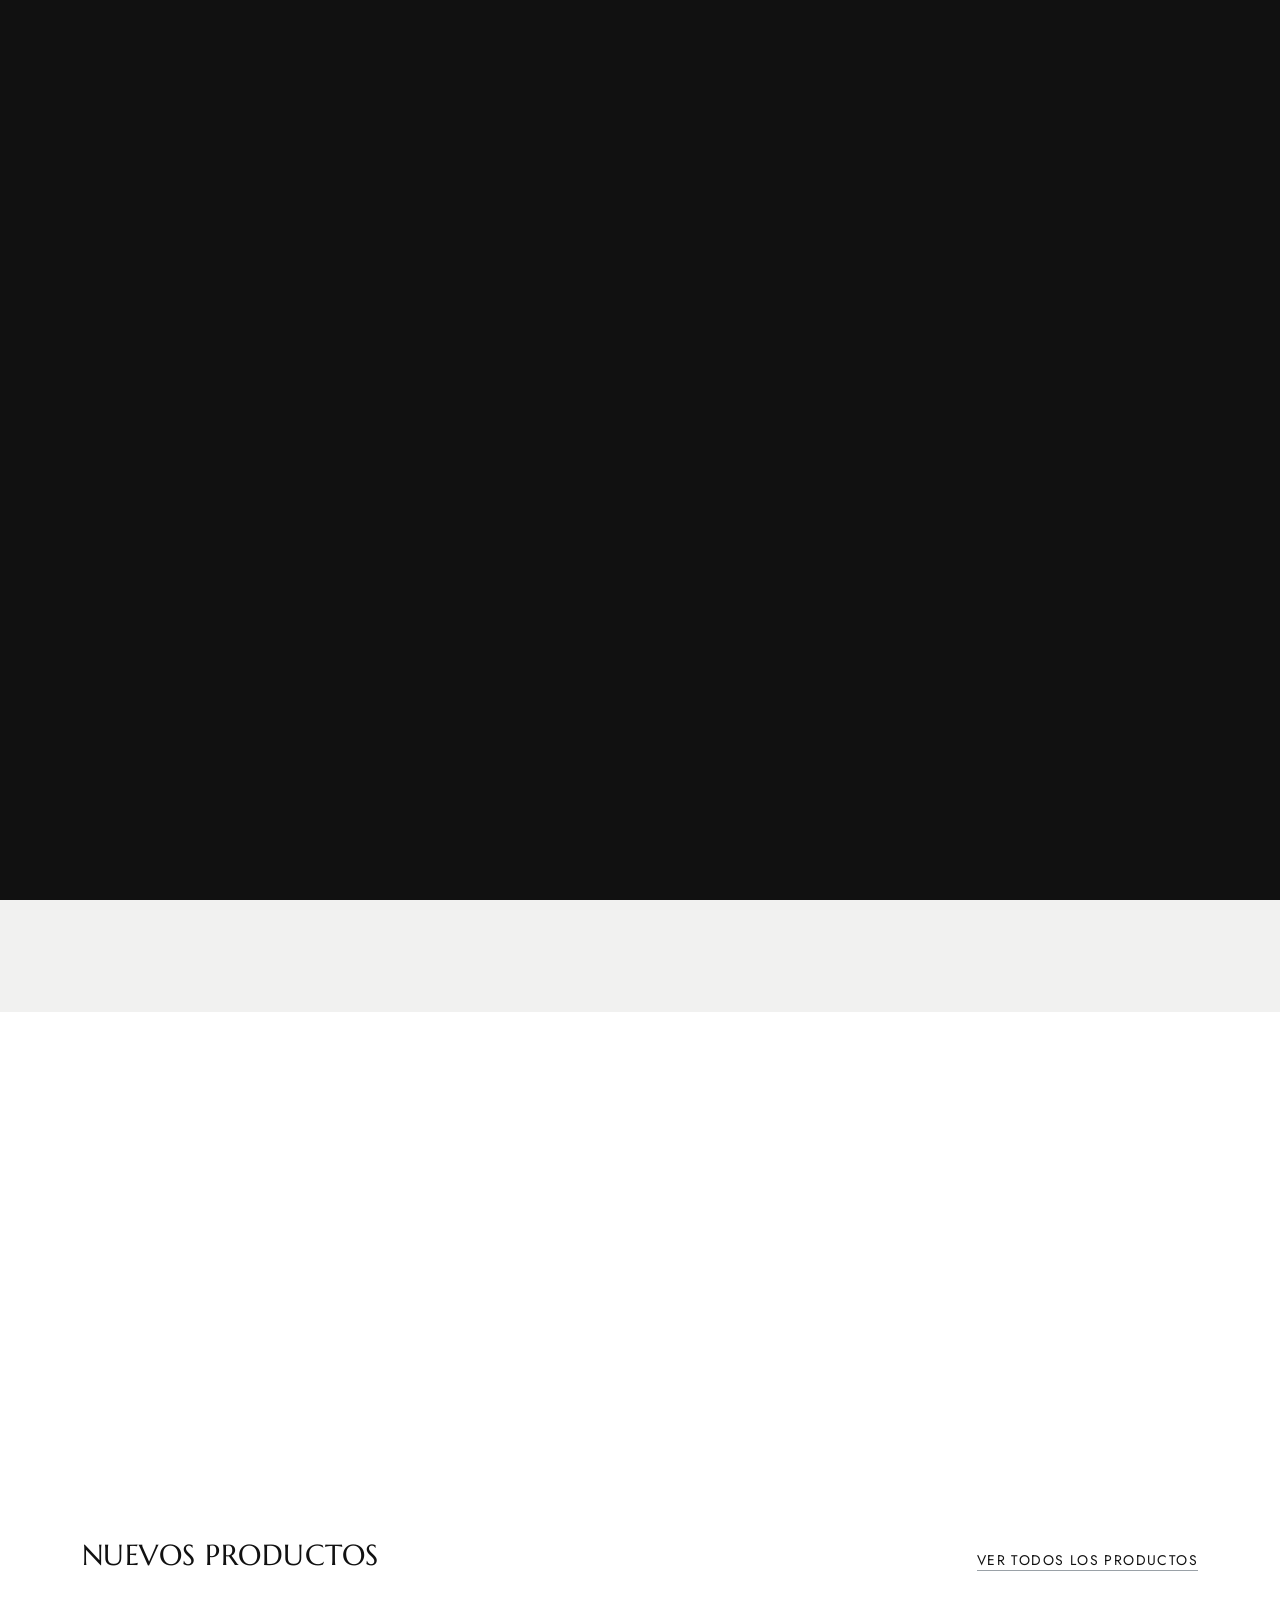
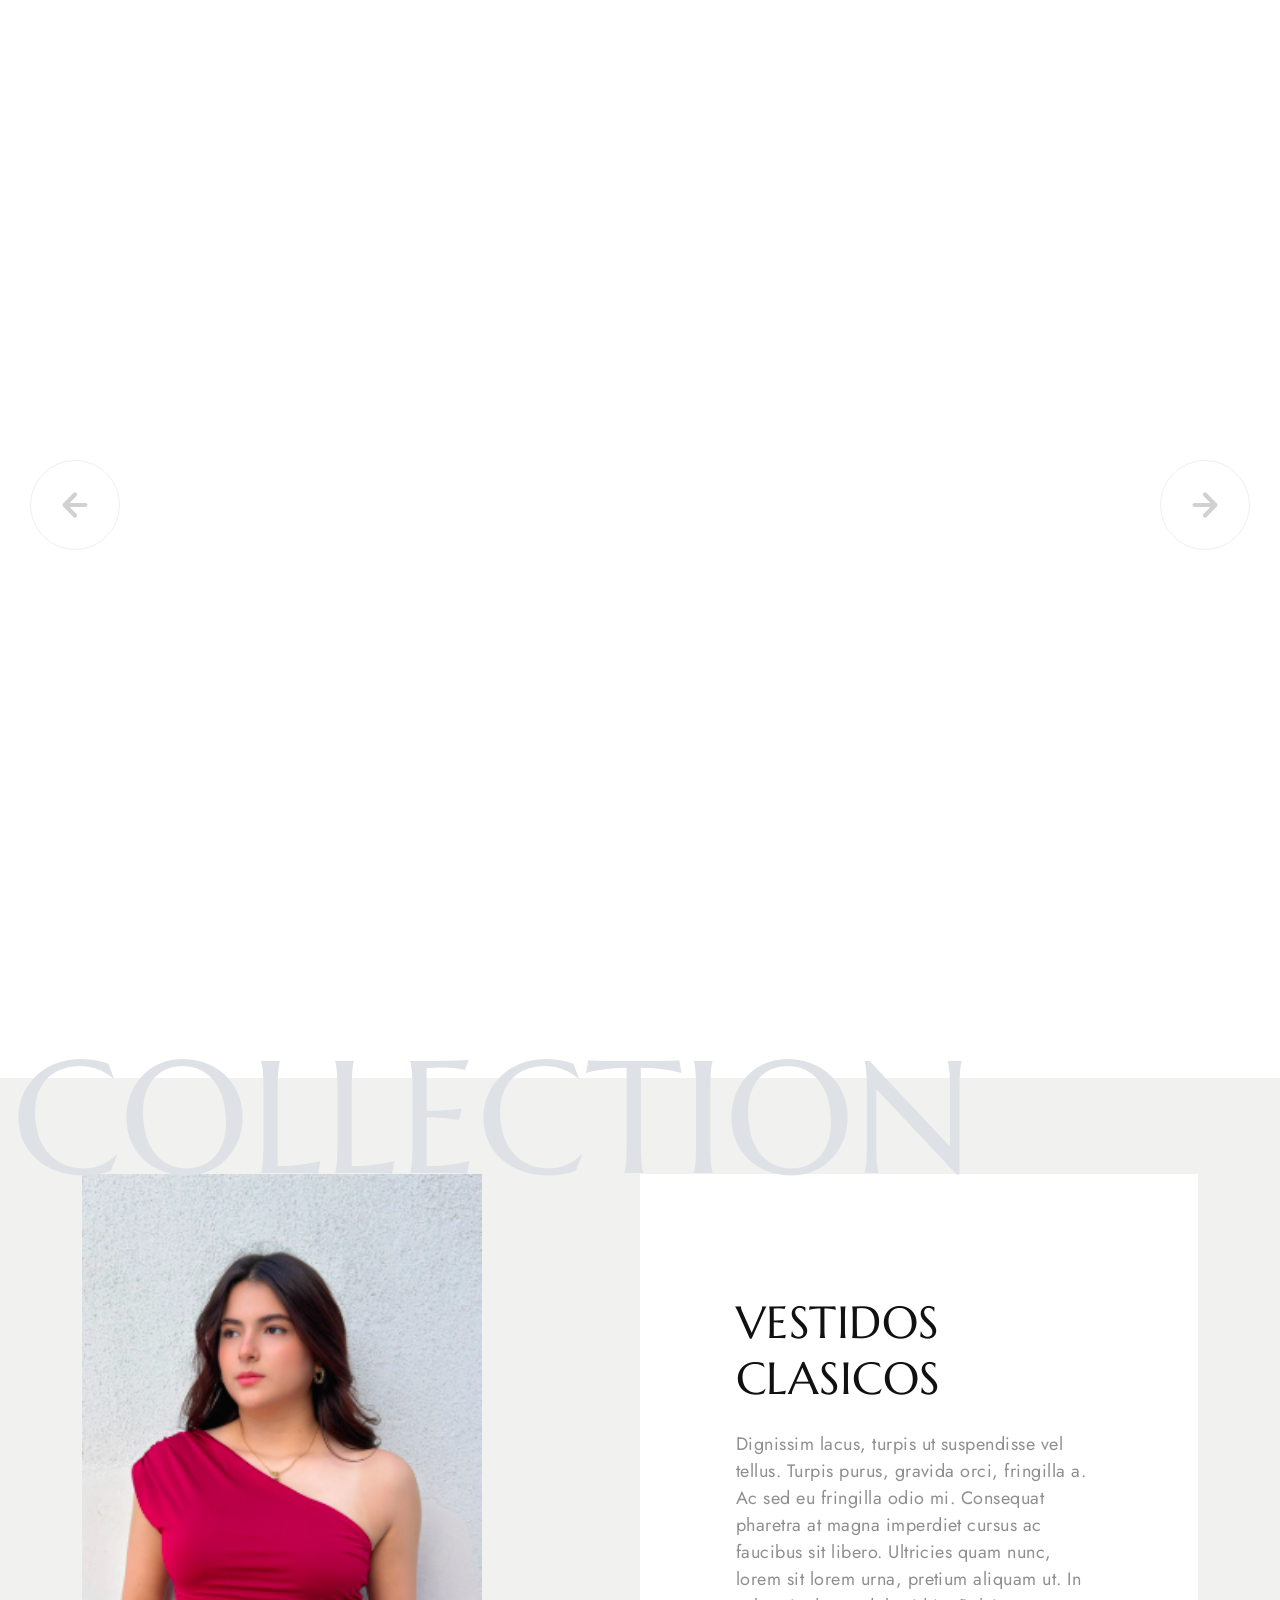
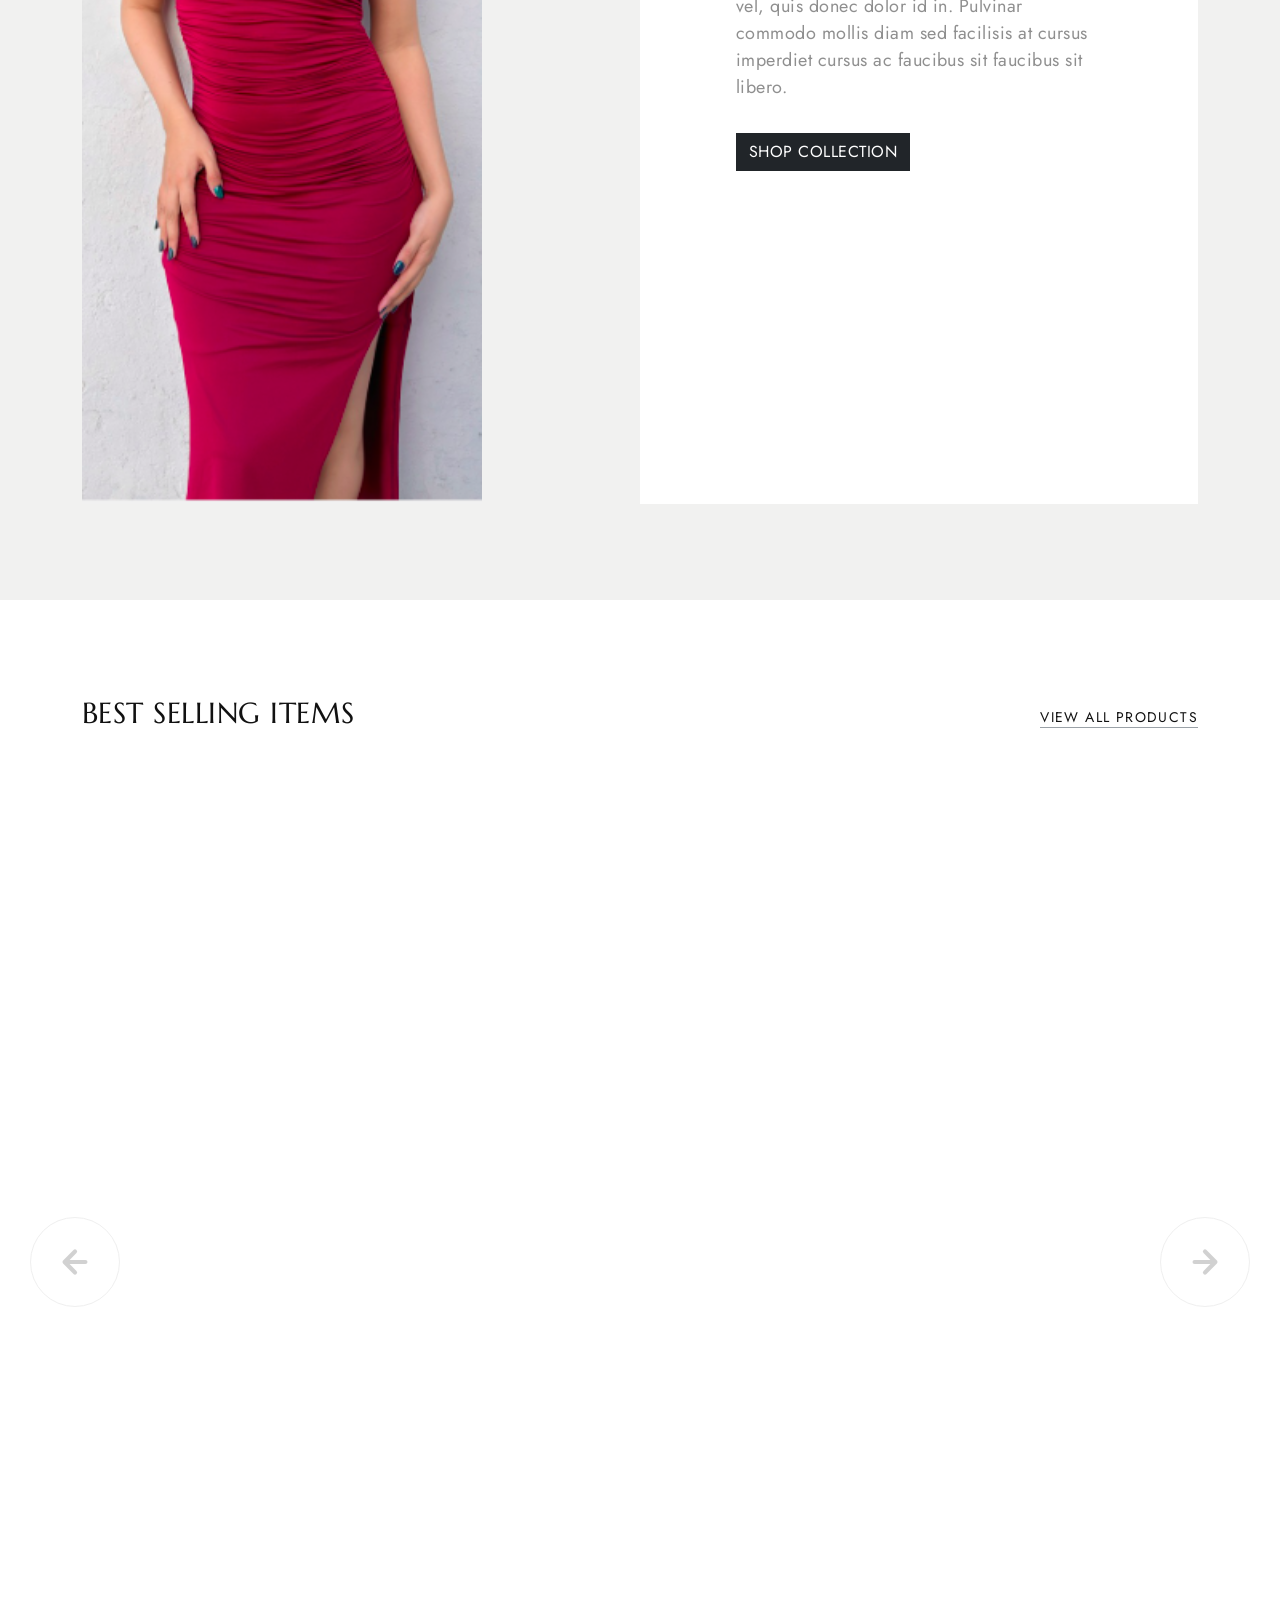
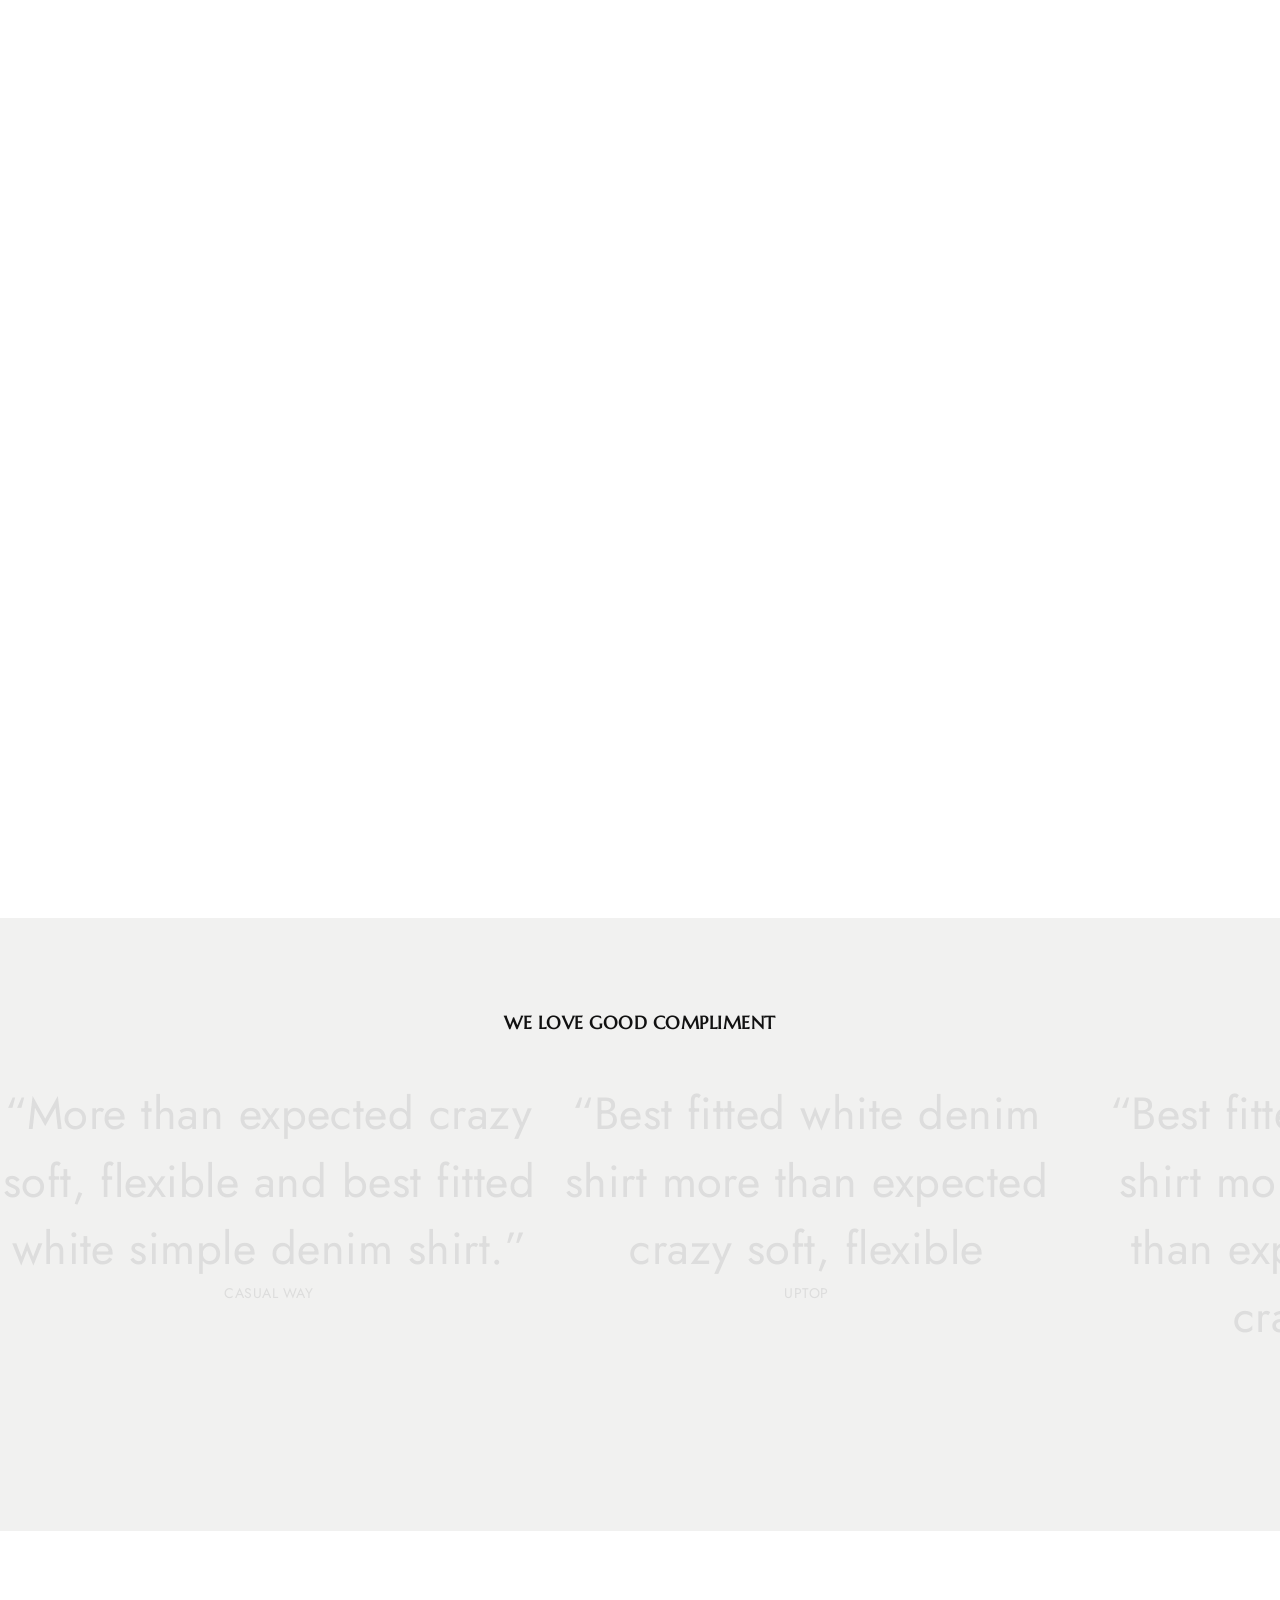
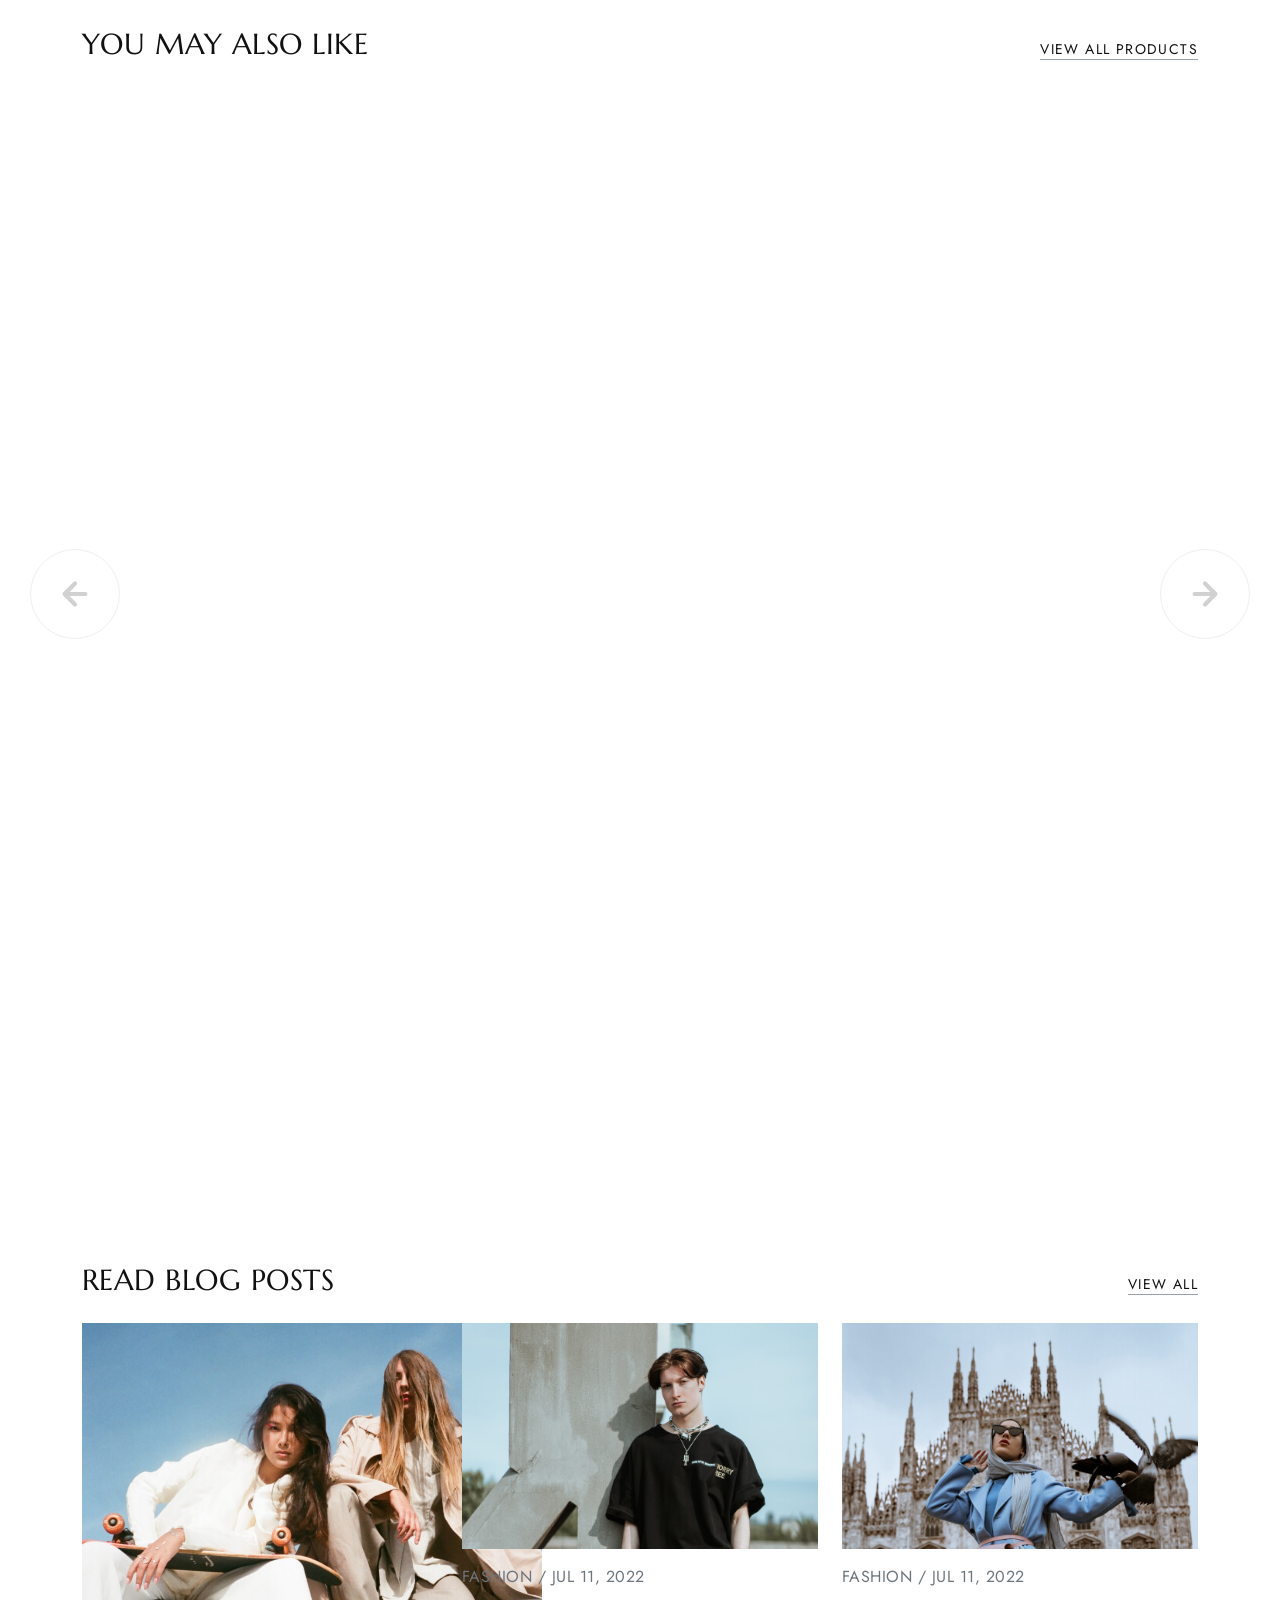
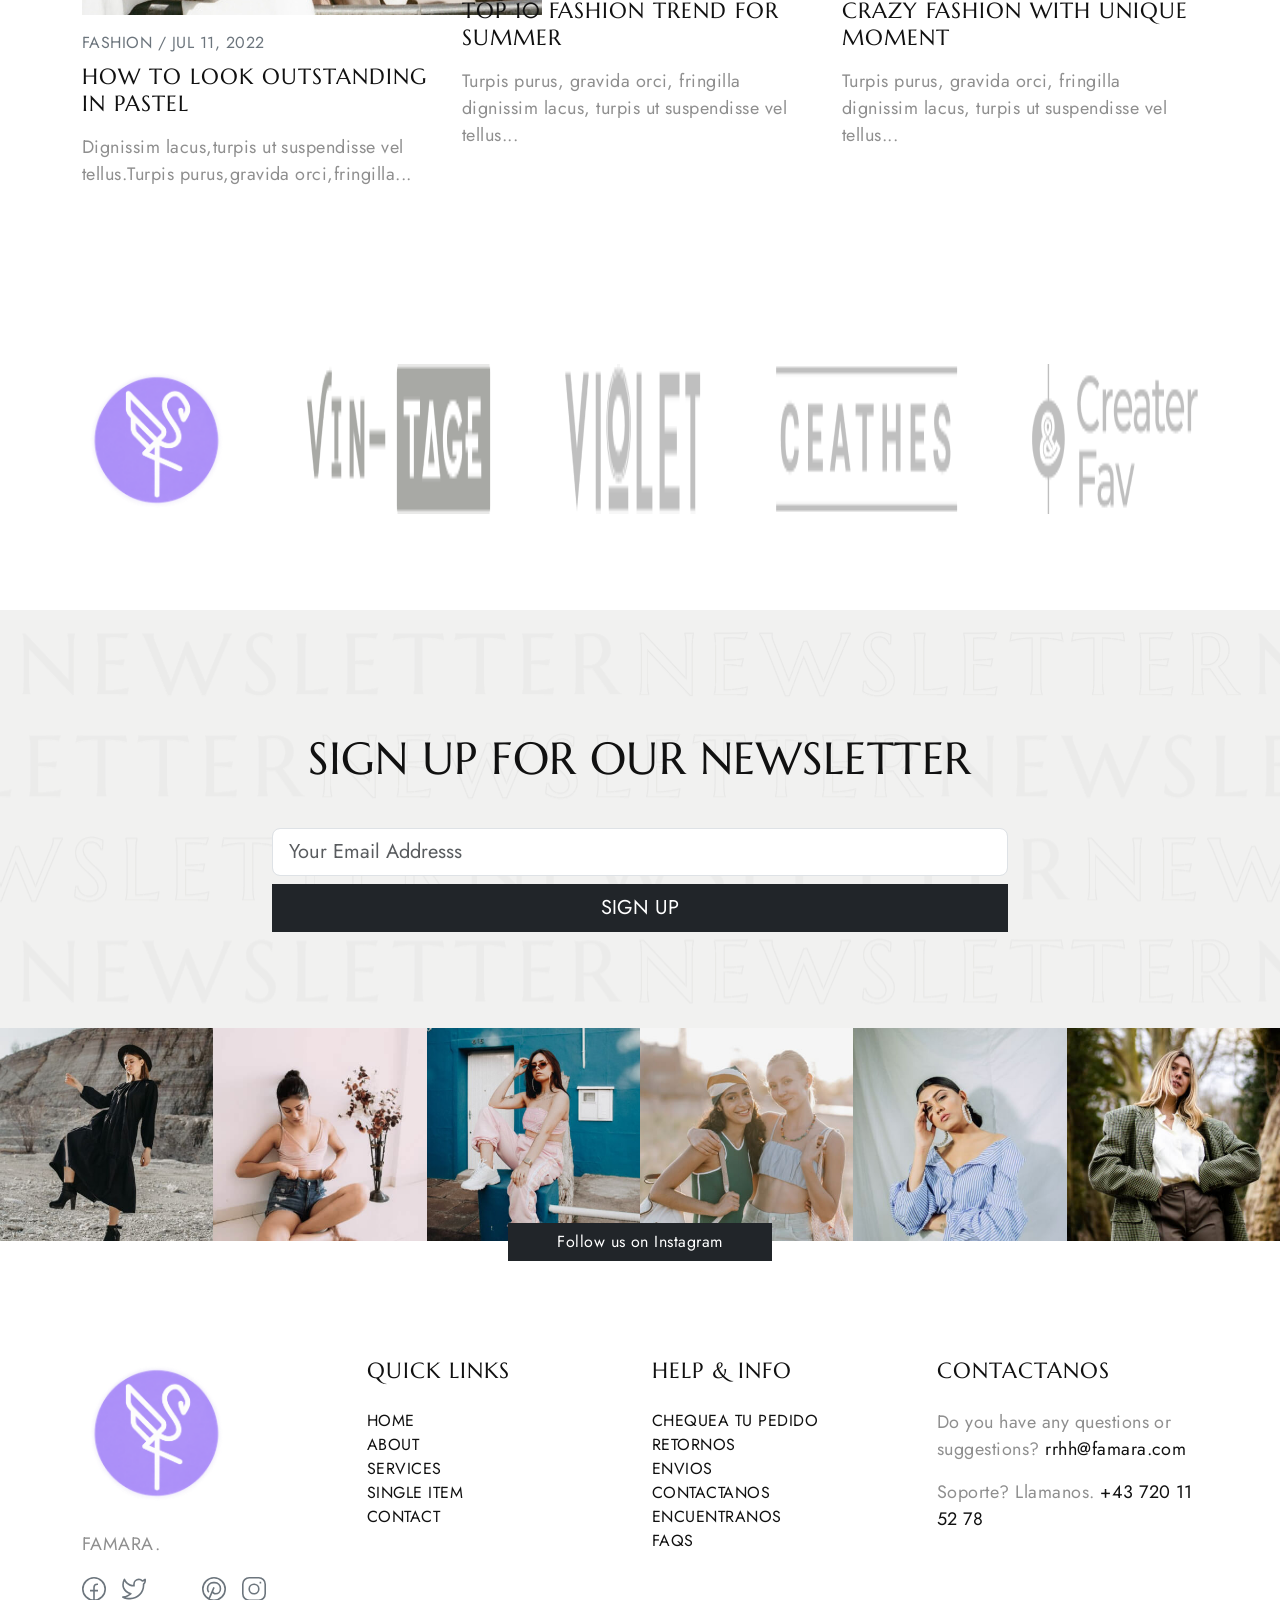
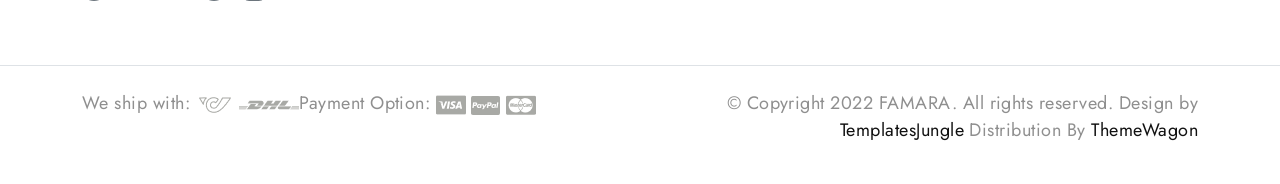
==== commit 3f0df73e: "Add files via upload" ====
--- a/index.html
+++ b/index.html
@@ -237,10 +237,8 @@
 
         <div class="col-auto">
           <a class="navbar-brand text-white" href="index.html">
-            <svg width="112" height="45" viewBox="0 0 112 45" xmlns="http://www.w3.org/2000/svg" fill="#111">
-              <path
-                d="M2.51367 34.9297C2.58398 34.6836 2.64844 34.3789 2.70703 34.0156C2.77734 33.6523 2.83594 33.2012 2.88281 32.6621C2.92969 32.123 2.96484 31.4844 2.98828 30.7461C3.01172 29.9961 3.02344 29.123 3.02344 28.127V16.6836C3.02344 15.6875 3.01172 14.8203 2.98828 14.082C2.96484 13.332 2.92969 12.6875 2.88281 12.1484C2.83594 11.5977 2.77734 11.1406 2.70703 10.7773C2.64844 10.4141 2.58398 10.1094 2.51367 9.86328V9.79297H6.73242V9.86328C6.66211 10.1094 6.5918 10.4141 6.52148 10.7773C6.46289 11.1406 6.41016 11.5977 6.36328 12.1484C6.32812 12.6875 6.29297 13.332 6.25781 14.082C6.23438 14.8203 6.22266 15.6875 6.22266 16.6836V20.6035L16.4883 12.2188C17.6367 11.2813 18.2109 10.4727 18.2109 9.79297H23.1504V9.86328C22.459 10.0273 21.7559 10.3437 21.041 10.8125C20.3379 11.2695 19.5879 11.832 18.791 12.5L9.7207 20.0938L20.6367 32.082C21.0938 32.5508 21.4805 32.9434 21.7969 33.2598C22.125 33.5645 22.4121 33.8223 22.6582 34.0332C22.9043 34.2324 23.127 34.4023 23.3262 34.543C23.5371 34.6719 23.7539 34.8008 23.9766 34.9297V35H18.8262C18.7793 34.8945 18.6973 34.7598 18.5801 34.5957C18.4746 34.4316 18.3457 34.2617 18.1934 34.0859C18.0527 33.9102 17.8945 33.7285 17.7188 33.541C17.5547 33.3535 17.3965 33.1777 17.2441 33.0137L6.22266 20.9199V28.127C6.22266 29.123 6.23438 29.9961 6.25781 30.7461C6.29297 31.4844 6.32812 32.123 6.36328 32.6621C6.41016 33.2012 6.46289 33.6523 6.52148 34.0156C6.5918 34.3789 6.66211 34.6836 6.73242 34.9297V35H2.51367V34.9297ZM45.3846 35V34.9297C45.408 34.8711 45.4256 34.7832 45.4373 34.666C45.4491 34.5488 45.4549 34.4434 45.4549 34.3496C45.4549 33.9863 45.4022 33.5879 45.2967 33.1543C45.203 32.709 45.0155 32.1582 44.7342 31.502L42.6073 26.7207C41.951 26.6973 41.078 26.6855 39.9881 26.6855C38.8983 26.6855 37.7205 26.6855 36.4549 26.6855C35.5291 26.6855 34.6327 26.6855 33.7655 26.6855C32.91 26.6855 32.1366 26.6973 31.4452 26.7207L29.4237 31.3613C29.2479 31.7949 29.0604 32.2695 28.8612 32.7852C28.662 33.3008 28.5623 33.8223 28.5623 34.3496C28.5623 34.502 28.5741 34.6309 28.5975 34.7363C28.6209 34.8301 28.6444 34.8945 28.6678 34.9297V35H25.0819V34.9297C25.2928 34.707 25.5565 34.3145 25.8729 33.752C26.1893 33.1777 26.535 32.4629 26.91 31.6074L36.9823 9.26562H38.3885L47.9334 30.7461C48.1561 31.25 48.3846 31.7422 48.619 32.2227C48.8651 32.6914 49.0936 33.1133 49.3045 33.4883C49.5155 33.8633 49.703 34.1797 49.867 34.4375C50.0311 34.6953 50.1424 34.8594 50.201 34.9297V35H45.3846ZM33.994 25.1738C34.6737 25.1738 35.3709 25.1738 36.0858 25.1738C36.8006 25.1621 37.4979 25.1562 38.1776 25.1562C38.869 25.1445 39.5311 25.1387 40.1639 25.1387C40.7967 25.127 41.3709 25.1152 41.8866 25.1035L36.9471 13.9414L32.0955 25.1738H33.994ZM54.6989 34.9297C54.7692 34.6836 54.8337 34.3789 54.8923 34.0156C54.9509 33.6523 55.0036 33.2012 55.0505 32.6621C55.0973 32.123 55.1325 31.4844 55.1559 30.7461C55.1794 29.9961 55.1911 29.123 55.1911 28.127V16.6836C55.1911 15.6875 55.1794 14.8203 55.1559 14.082C55.1325 13.332 55.0973 12.6875 55.0505 12.1484C55.0036 11.5977 54.9509 11.1406 54.8923 10.7773C54.8337 10.4141 54.7692 10.1094 54.6989 9.86328V9.79297H58.9001V9.86328C58.8298 10.1094 58.7595 10.4141 58.6891 10.7773C58.6305 11.1406 58.5778 11.5977 58.5309 12.1484C58.4958 12.6875 58.4606 13.332 58.4255 14.082C58.402 14.8203 58.3903 15.6875 58.3903 16.6836V28.127C58.3903 29.123 58.402 29.9961 58.4255 30.7461C58.4606 31.4844 58.4958 32.123 58.5309 32.6621C58.5778 33.2012 58.6305 33.6523 58.6891 34.0156C58.7595 34.3789 58.8298 34.6836 58.9001 34.9297V35H54.6989V34.9297ZM69.9722 28.127C69.9722 29.123 69.9839 29.9961 70.0073 30.7461C70.0425 31.4844 70.0777 32.123 70.1128 32.6621C70.1597 33.2012 70.2124 33.6523 70.271 34.0156C70.3413 34.3789 70.4116 34.6836 70.482 34.9297V35H66.2632V34.9297C66.3335 34.6836 66.398 34.3789 66.4566 34.0156C66.5269 33.6523 66.5796 33.2012 66.6148 32.6621C66.6616 32.123 66.6968 31.4844 66.7202 30.7461C66.7554 30.0078 66.773 29.1348 66.773 28.127V16.6836C66.773 15.6875 66.7554 14.8203 66.7202 14.082C66.6968 13.332 66.6616 12.6875 66.6148 12.1484C66.5796 11.6094 66.5269 11.1582 66.4566 10.7949C66.398 10.4199 66.3335 10.1094 66.2632 9.86328V9.79297L67.0015 9.86328C67.2241 9.88672 67.4702 9.9043 67.7398 9.91602C68.021 9.91602 68.3081 9.91602 68.6011 9.91602C69.0581 9.91602 69.6734 9.86328 70.4468 9.75781C71.232 9.64062 72.228 9.58203 73.4351 9.58203C74.5601 9.58203 75.5972 9.73438 76.5464 10.0391C77.5073 10.3437 78.3394 10.7891 79.0425 11.375C79.7456 11.9609 80.2905 12.6816 80.6773 13.5371C81.0757 14.3809 81.2749 15.3418 81.2749 16.4199C81.2749 17.2637 81.1636 18.0488 80.9409 18.7754C80.73 19.4902 80.4253 20.1406 80.0269 20.7266C79.6402 21.3125 79.1714 21.834 78.6206 22.291C78.0698 22.7363 77.4546 23.1113 76.7749 23.416L82.9448 32.082C83.2495 32.5156 83.5308 32.8906 83.7886 33.207C84.0581 33.5234 84.3101 33.7988 84.5445 34.0332C84.7905 34.2559 85.0249 34.4434 85.2476 34.5957C85.4702 34.7363 85.6987 34.8477 85.9331 34.9297V35H80.853C80.8179 34.7773 80.7007 34.4844 80.5015 34.1211C80.314 33.7461 80.0913 33.377 79.8335 33.0137L73.6109 24.2422C73.3413 24.2656 73.0718 24.2891 72.8023 24.3125C72.5327 24.3242 72.2573 24.3301 71.9761 24.3301C71.648 24.3301 71.314 24.3184 70.9741 24.2949C70.646 24.2715 70.312 24.2305 69.9722 24.1719V28.127ZM69.9722 22.8008C70.2886 22.8711 70.6109 22.9238 70.939 22.959C71.2671 22.9824 71.5835 22.9941 71.8882 22.9941C72.7671 22.9941 73.5698 22.8652 74.2964 22.6074C75.023 22.3379 75.6382 21.9336 76.1421 21.3945C76.6577 20.8555 77.0562 20.1875 77.3374 19.3906C77.6187 18.582 77.7593 17.6387 77.7593 16.5605C77.7593 15.6816 77.6597 14.8848 77.4605 14.1699C77.2612 13.4551 76.9624 12.8516 76.564 12.3594C76.1773 11.8555 75.6851 11.4687 75.0874 11.1992C74.4898 10.918 73.7925 10.7773 72.9956 10.7773C72.187 10.7773 71.5425 10.8184 71.062 10.9004C70.5816 10.9824 70.2183 11.0703 69.9722 11.1641V22.8008ZM107.13 35V34.9297C107.154 34.8711 107.171 34.7832 107.183 34.666C107.195 34.5488 107.201 34.4434 107.201 34.3496C107.201 33.9863 107.148 33.5879 107.042 33.1543C106.949 32.709 106.761 32.1582 106.48 31.502L104.353 26.7207C103.697 26.6973 102.824 26.6855 101.734 26.6855C100.644 26.6855 99.4662 26.6855 98.2005 26.6855C97.2748 26.6855 96.3783 26.6855 95.5111 26.6855C94.6556 26.6855 93.8822 26.6973 93.1908 26.7207L91.1693 31.3613C90.9935 31.7949 90.806 32.2695 90.6068 32.7852C90.4076 33.3008 90.308 33.8223 90.308 34.3496C90.308 34.502 90.3197 34.6309 90.3431 34.7363C90.3666 34.8301 90.39 34.8945 90.4134 34.9297V35H86.8275V34.9297C87.0384 34.707 87.3021 34.3145 87.6185 33.752C87.9349 33.1777 88.2806 32.4629 88.6556 31.6074L98.7279 9.26562H100.134L109.679 30.7461C109.902 31.25 110.13 31.7422 110.365 32.2227C110.611 32.6914 110.839 33.1133 111.05 33.4883C111.261 33.8633 111.449 34.1797 111.613 34.4375C111.777 34.6953 111.888 34.8594 111.947 34.9297V35H107.13ZM95.7396 25.1738C96.4193 25.1738 97.1166 25.1738 97.8314 25.1738C98.5462 25.1621 99.2435 25.1562 99.9232 25.1562C100.615 25.1445 101.277 25.1387 101.91 25.1387C102.542 25.127 103.117 25.1152 103.632 25.1035L98.6927 13.9414L93.8412 25.1738H95.7396Z" />
-            </svg>
+          <!-- Aquí colocas la ruta hacia tu nueva imagen -->
+          <img src="images/logo_famara.png" alt="Logo" width="50" height="auto">
           </a>
         </div>
 
@@ -262,7 +260,7 @@
               <ul class="navbar-nav justify-content-end flex-grow-1 gap-1 gap-md-5 pe-3">
                 <li class="nav-item dropdown">
                   <a class="nav-link dropdown-toggle active" href="#" id="dropdownHome" data-bs-toggle="dropdown"
-                    aria-haspopup="true" aria-expanded="false">Home</a>
+                    aria-haspopup="true" aria-expanded="false">Todas las prendas</a>
                   <ul class="dropdown-menu list-unstyled" aria-labelledby="dropdownHome">
                     <li>
                       <a href="index.html" class="dropdown-item item-anchor">Home Layout 1</a>
@@ -280,7 +278,7 @@
                 </li>
                 <li class="nav-item dropdown">
                   <a class="nav-link dropdown-toggle" href="#" id="dropdownShop" data-bs-toggle="dropdown"
-                    aria-haspopup="true" aria-expanded="false">Shop</a>
+                    aria-haspopup="true" aria-expanded="false">Nosotros</a>
                   <ul class="dropdown-menu list-unstyled" aria-labelledby="dropdownShop">
                     <li>
                       <a href="index.html" class="dropdown-item item-anchor">Shop Sidebar </a>
@@ -313,7 +311,7 @@
                 </li>
                 <li class="nav-item dropdown">
                   <a class="nav-link dropdown-toggle" href="#" id="dropdownBlog" data-bs-toggle="dropdown"
-                    aria-haspopup="true" aria-expanded="false">Blog</a>
+                    aria-haspopup="true" aria-expanded="false">Contactos</a>
                   <ul class="dropdown-menu list-unstyled" aria-labelledby="dropdownBlog">
                     <li>
                       <a href="index.html" class="dropdown-item item-anchor">Blog Classic </a>
@@ -340,7 +338,7 @@
                 </li>
                 <li class="nav-item dropdown">
                   <a class="nav-link dropdown-toggle" href="#" id="dropdownPages" data-bs-toggle="dropdown"
-                    aria-haspopup="true" aria-expanded="false">Pages</a>
+                    aria-haspopup="true" aria-expanded="false">Best Seller</a>
                   <ul class="dropdown-menu list-unstyled" aria-labelledby="dropdownPages">
                     <li>
                       <a href="index.html" class="dropdown-item item-anchor">About </a>
@@ -374,11 +372,11 @@
                     </li>
                   </ul>
                 </li>
-                <li class="nav-item">
+                <!-- <li class="nav-item">
                   <a class="nav-link" href="#">Blog</a>
                 </li>
                 <li class="nav-item">
-                  <a class="nav-link" href="#">Contact</a>
+                  <a class="nav-link" href="#">Contact</a> -->
                 </li>
               </ul>
             </div>
@@ -393,7 +391,7 @@
             </li>
             <li class="d-none d-lg-block">
               <a href="index.html" class="text-uppercase mx-3" data-bs-toggle="offcanvas" data-bs-target="#offcanvasCart"
-                aria-controls="offcanvasCart">Cart <span class="cart-count">(0)</span>
+                aria-controls="offcanvasCart">Carro <span class="cart-count">(0)</span>
               </a>
             </li>
             <li class="d-lg-none">
@@ -428,10 +426,10 @@
 
   <section id="billboard" class="bg-light py-5">
     <div class="container">
-      <div class="row justify-content-center">
-        <h1 class="section-title text-center mt-4" data-aos="fade-up">FAMARA</h1>
-        <div class="col-md-6 text-center" data-aos="fade-up" data-aos-delay="300">
-          <p>Descubre nuestra nueva tendencia en vestidos de graduacion</p>
+      <div class="row justify-content-center" >
+        <h1 class="section-title text-center mt-4" data-aos="fade-up" style="color: #8856e6;">FAMARA </h1>
+        <div class="col-md-6 text-center" data-aos="fade-up"  data-aos-delay="300">
+          <p>Vistete como toda una diva</p>
         </div>
       </div>
       <div class="row">
@@ -601,7 +599,7 @@
     </div>
   </section>
 
-  <section class="categories overflow-hidden">
+  <!-- <section class="categories overflow-hidden">
     <div class="container">
       <div class="open-up" data-aos="zoom-out">
         <div class="row">
@@ -650,13 +648,13 @@
         </div>
       </div>
     </div>
-  </section>
+  </section> -->
 
   <section id="new-arrival" class="new-arrival product-carousel py-5 position-relative overflow-hidden">
     <div class="container">
       <div class="d-flex flex-wrap justify-content-between align-items-center mt-5 mb-3">
-        <h4 class="text-uppercase">Our New Arrivals</h4>
-        <a href="index.html" class="btn-link">View All Products</a>
+        <h4 class="text-uppercase">Nuevos productos</h4>
+        <a href="index.html" class="btn-link">Ver todos los productos</a>
       </div>
       <div class="swiper product-swiper open-up" data-aos="zoom-out">
         <div class="swiper-wrapper d-flex">
@@ -664,7 +662,7 @@
             <div class="product-item image-zoom-effect link-effect">
               <div class="image-holder position-relative">
                 <a href="index.html">
-                  <img src="images/product-item-1.jpg" alt="categories" class="product-image img-fluid">
+                  <img src="images/blusas.png" alt="categories" style="width: 100%; height: 450px; object-fit: cover;">
                 </a>
                 <a href="index.html" class="btn-icon btn-wishlist">
                   <svg width="24" height="24" viewBox="0 0 24 24">
@@ -673,9 +671,9 @@
                 </a>
                 <div class="product-content">
                   <h5 class="element-title text-uppercase fs-5 mt-3">
-                    <a href="index.html">Dark florish onepiece</a>
-                  </h5>
-                  <a href="#" class="text-decoration-none" data-after="Add to cart"><span>$95.00</span></a>
+                    <a href="index.html">Blusas</a>
+                  </h5>
+                  <a href="#" class="text-decoration-none" data-after="Add to cart"><span>Disponibles</span></a>
                 </div>
               </div>
             </div>
@@ -684,7 +682,7 @@
             <div class="product-item image-zoom-effect link-effect">
               <div class="image-holder position-relative">
                 <a href="index.html">
-                  <img src="images/product-item-2.jpg" alt="categories" class="product-image img-fluid">
+                  <img src="images/tops.png" alt="categories" style="width: 100%; height: 450px; object-fit: cover;">
                 </a>
                 <a href="index.html" class="btn-icon btn-wishlist">
                   <svg width="24" height="24" viewBox="0 0 24 24">
@@ -693,9 +691,9 @@
                 </a>
                 <div class="product-content">
                   <h5 class="text-uppercase fs-5 mt-3">
-                    <a href="index.html">Baggy Shirt</a>
-                  </h5>
-                  <a href="#" class="text-decoration-none" data-after="Add to cart"><span>$55.00</span></a>
+                    <a href="index.html">Tops</a>
+                  </h5>
+                  <a href="#" class="text-decoration-none" data-after="Add to cart"><span>Disponibles</span></a>
                 </div>
               </div>
             </div>
@@ -704,7 +702,7 @@
             <div class="product-item image-zoom-effect link-effect">
               <div class="image-holder position-relative">
                 <a href="index.html">
-                  <img src="images/product-item-3.jpg" alt="categories" class="product-image img-fluid">
+                  <img src="images/corsets.png" alt="categories" style="width: 100%; height: 450px; object-fit: cover;">
                 </a>
                 <a href="index.html" class="btn-icon btn-wishlist">
                   <svg width="24" height="24" viewBox="0 0 24 24">
@@ -713,9 +711,9 @@
                 </a>
                 <div class="product-content">
                   <h5 class="text-uppercase fs-5 mt-3">
-                    <a href="index.html">Cotton off-white shirt</a>
-                  </h5>
-                  <a href="#" class="text-decoration-none" data-after="Add to cart"><span>$65.00</span></a>
+                    <a href="index.html">Corsets</a>
+                  </h5>
+                  <a href="#" class="text-decoration-none" data-after="Add to cart"><span>Disponibles</span></a>
                 </div>
               </div>
             </div>
@@ -724,7 +722,7 @@
             <div class="product-item image-zoom-effect link-effect">
               <div class="image-holder position-relative">
                 <a href="index.html">
-                  <img src="images/product-item-4.jpg" alt="categories" class="product-image img-fluid">
+                  <img src="images/jeans.png" alt="categories" style="width: 100%; height: 450px; object-fit: cover;">
                 </a>
                 <a href="index.html" class="btn-icon btn-wishlist">
                   <svg width="24" height="24" viewBox="0 0 24 24">
@@ -733,9 +731,9 @@
                 </a>
                 <div class="product-content">
                   <h5 class="text-uppercase fs-5 mt-3">
-                    <a href="index.html">Crop sweater</a>
-                  </h5>
-                  <a href="#" class="text-decoration-none" data-after="Add to cart"><span>$50.00</span></a>
+                    <a href="index.html">Jeans</a>
+                  </h5>
+                  <a href="#" class="text-decoration-none" data-after="Add to cart"><span>Disponibles</span></a>
                 </div>
               </div>
             </div>
@@ -753,9 +751,9 @@
                 </a>
                 <div class="product-content">
                   <h5 class="text-uppercase fs-5 mt-3">
-                    <a href="index.html">Crop sweater</a>
-                  </h5>
-                  <a href="#" class="text-decoration-none" data-after="Add to cart"><span>$70.00</span></a>
+                    <a href="index.html">Jumpers</a>
+                  </h5>
+                  <a href="#" class="text-decoration-none" data-after="Add to cart"><span>Disponibles</span></a>
                 </div>
               </div>
             </div>
@@ -779,12 +777,12 @@
         <div class="collection-item d-flex flex-wrap my-5">
           <div class="col-md-6 column-container">
             <div class="image-holder">
-              <img src="images/single-image-2.jpg" alt="collection" class="product-image img-fluid">
+              <img src="images/classic-dress.png" alt="collection" style="width: 400px; height: auto">
             </div>
           </div>
           <div class="col-md-6 column-container bg-white">
             <div class="collection-content p-5 m-0 m-md-5">
-              <h3 class="element-title text-uppercase">Classic winter collection</h3>
+              <h3 class="element-title text-uppercase">Vestidos Clasicos</h3>
               <p>Dignissim lacus, turpis ut suspendisse vel tellus. Turpis purus, gravida orci, fringilla a. Ac sed eu
                 fringilla odio mi. Consequat pharetra at magna imperdiet cursus ac faucibus sit libero. Ultricies quam
                 nunc, lorem sit lorem urna, pretium aliquam ut. In vel, quis donec dolor id in. Pulvinar commodo mollis
@@ -1192,7 +1190,7 @@
     <div class="container">
       <div class="row">
         <div class="logo-content d-flex flex-wrap justify-content-between">
-          <img src="images/logo_famara.png" alt="logo" alt="logo" style="max-width: 150px; height: auto;">
+          <img src="images/logo_famara.png" alt="logo" style="max-width: 150px; height: auto;">
           <img src="images/logo2.png" alt="logo" class="logo-image img-fluid">
           <img src="images/logo3.png" alt="logo" class="logo-image img-fluid">
           <img src="images/logo4.png" alt="logo" class="logo-image img-fluid">
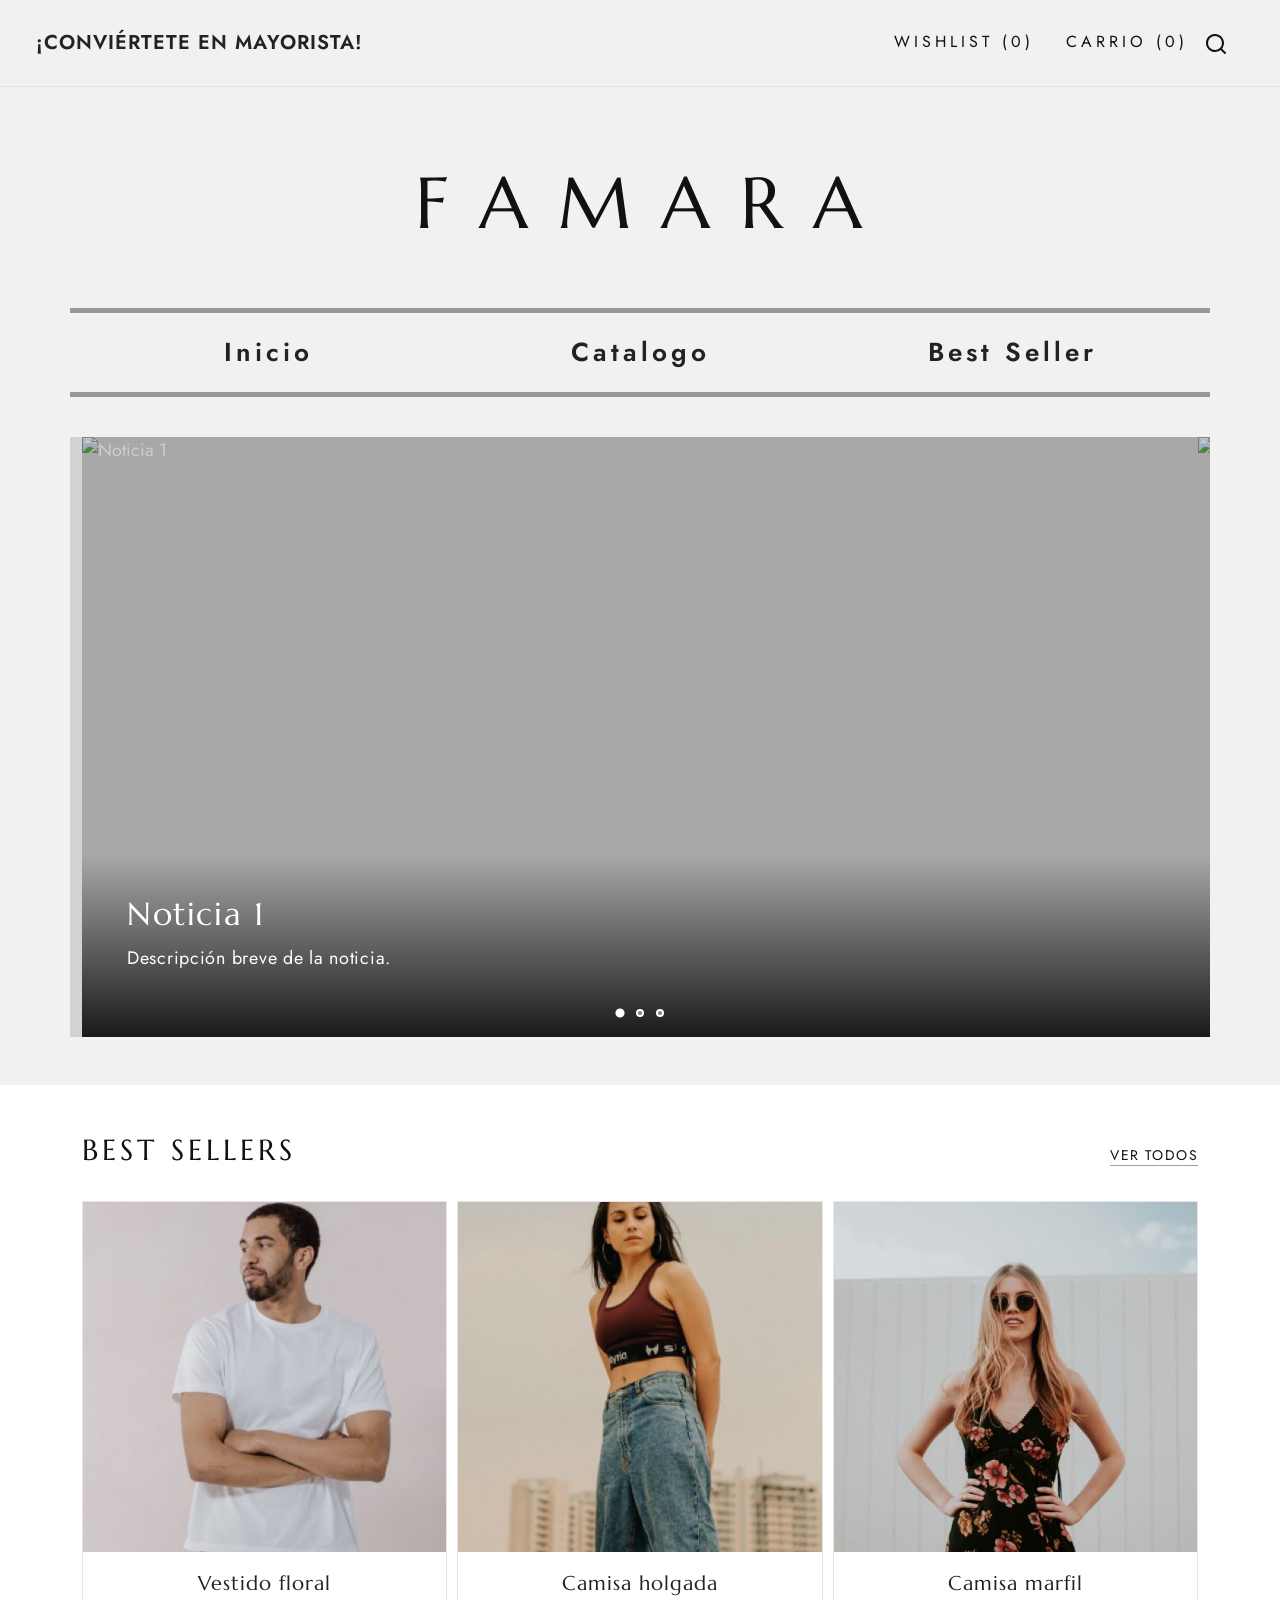
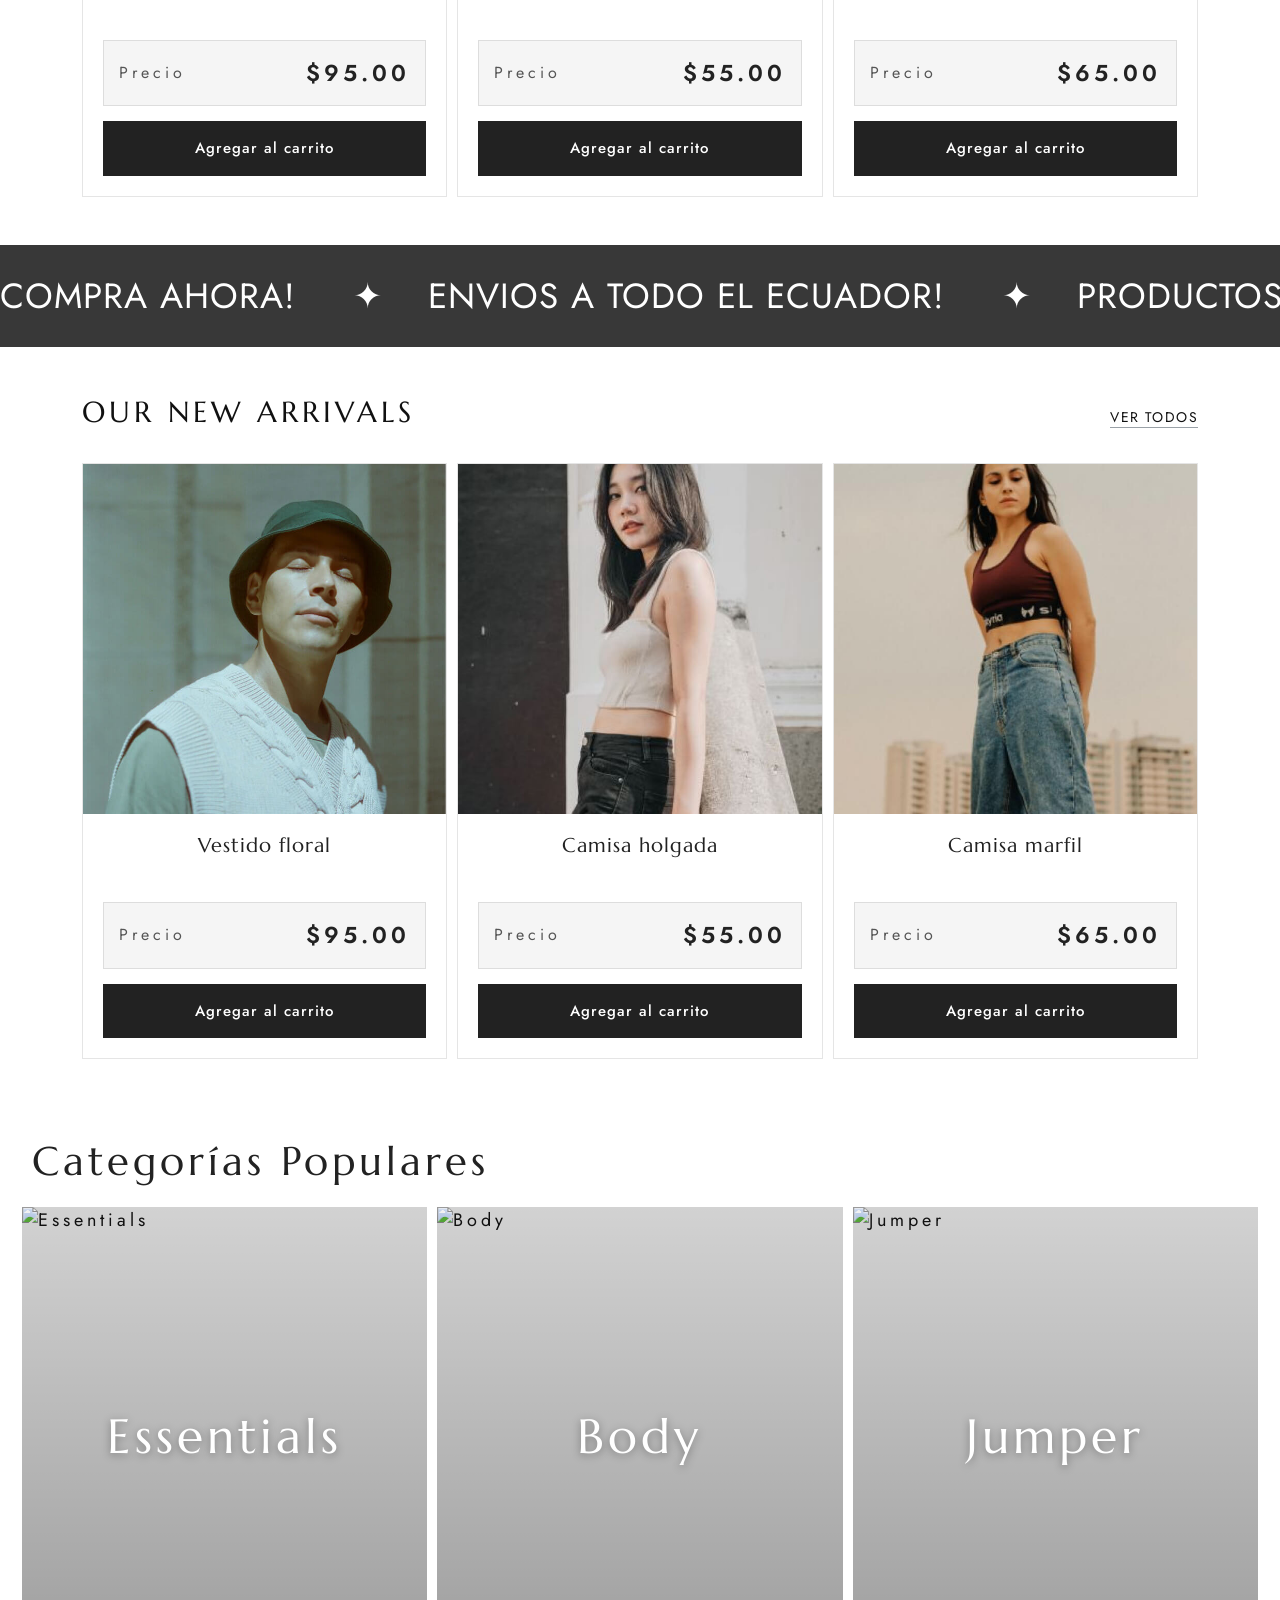
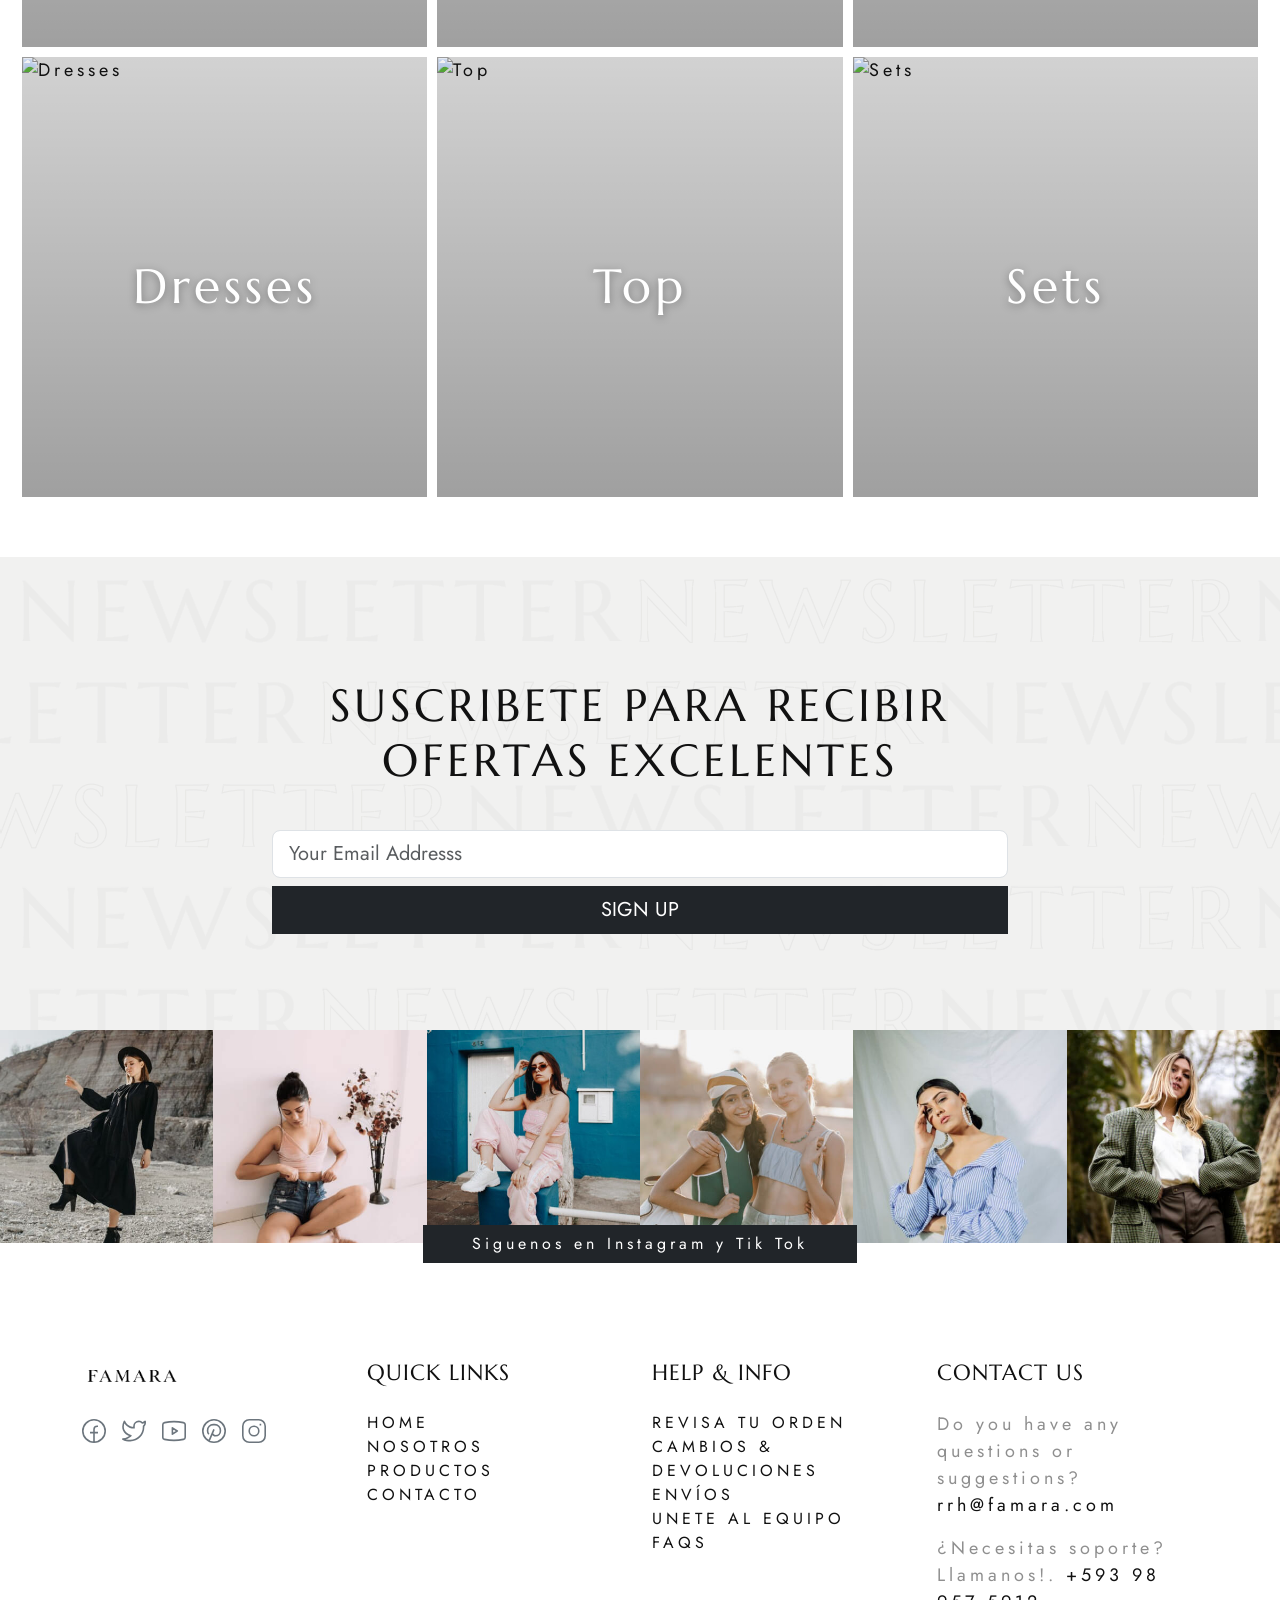
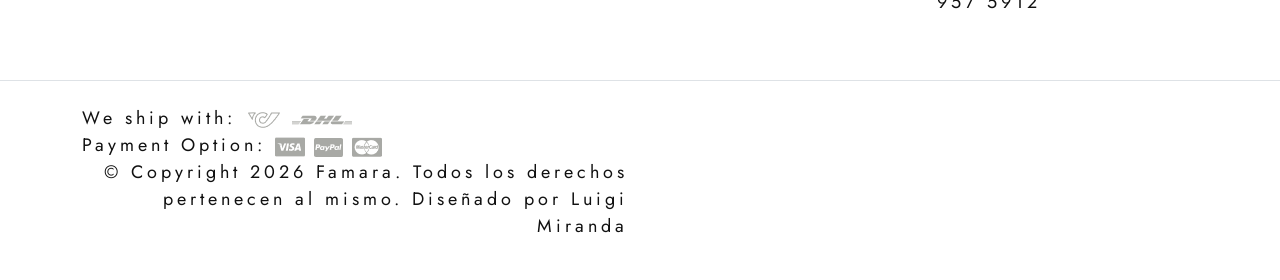
==== commit 62810a99: "Add files via upload" ====
--- a/index.html
+++ b/index.html
@@ -1,1415 +1,1185 @@
-<!DOCTYPE html>
-<html lang="en">
-
-<head>
-  <title>FAMARA</title>
-  <meta charset="utf-8">
-  <meta http-equiv="X-UA-Compatible" content="IE=edge">
-  <meta name="viewport" content="width=device-width, initial-scale=1.0">
-  <meta name="format-detection" content="telephone=no">
-  <meta name="apple-mobile-web-app-capable" content="yes">
-  <meta name="author" content="TemplatesJungle">
-  <meta name="keywords" content="ecommerce,fashion,store">
-  <meta name="description" content="FAMARA">
-  <link href="https://cdn.jsdelivr.net/npm/bootstrap@5.3.0-alpha3/dist/css/bootstrap.min.css" rel="stylesheet"
-    integrity="sha384-KK94CHFLLe+nY2dmCWGMq91rCGa5gtU4mk92HdvYe+M/SXH301p5ILy+dN9+nJOZ" crossorigin="anonymous">
-  <link rel="stylesheet" type="text/css" href="css/vendor.css">
-  <link rel="stylesheet" href="https://cdn.jsdelivr.net/npm/swiper@9/swiper-bundle.min.css" />
-  <link rel="stylesheet" type="text/css" href="style.css">
-
-  <link rel="preconnect" href="https://fonts.googleapis.com">
-  <link rel="preconnect" href="https://fonts.gstatic.com" crossorigin>
-  <link
-    href="https://fonts.googleapis.com/css2?family=Jost:ital,wght@0,300;0,400;0,500;0,700;1,300;1,400;1,500;1,700&family=Marcellus&display=swap"
-    rel="stylesheet">
-</head>
-
-<body class="homepage">
-  <svg xmlns="http://www.w3.org/2000/svg" style="display: none;">
-    <defs>
-      <symbol xmlns="https://www.instagram.com/famara.ec_?stkn=eTA5N3lkZGkwNmdz" id="instagram" viewBox="0 0 15 15">
-        <path fill="none" stroke="currentColor"
-          d="M11 3.5h1M4.5.5h6a4 4 0 0 1 4 4v6a4 4 0 0 1-4 4h-6a4 4 0 0 1-4-4v-6a4 4 0 0 1 4-4Zm3 10a3 3 0 1 1 0-6a3 3 0 0 1 0 6Z" />
-      </symbol>
-      <symbol xmlns="http://www.w3.org/2000/svg" id="facebook" viewBox="0 0 15 15">
-        <path fill="none" stroke="currentColor"
-          d="M7.5 14.5a7 7 0 1 1 0-14a7 7 0 0 1 0 14Zm0 0v-8a2 2 0 0 1 2-2h.5m-5 4h5" />
-      </symbol>
-      <symbol xmlns="http://www.w3.org/2000/svg" id="twitter" viewBox="0 0 15 15">
-        <path fill="currentColor"
-          d="m14.478 1.5l.5-.033a.5.5 0 0 0-.871-.301l.371.334Zm-.498 2.959a.5.5 0 1 0-1 0h1Zm-6.49.082h-.5h.5Zm0 .959h.5h-.5Zm-6.99 7V12a.5.5 0 0 0-.278.916L.5 12.5Zm.998-11l.469-.175a.5.5 0 0 0-.916-.048l.447.223Zm3.994 9l.354.353a.5.5 0 0 0-.195-.827l-.159.474Zm7.224-8.027l-.37.336l.18.199l.265-.04l-.075-.495Zm1.264-.94c.051.778.003 1.25-.123 1.606c-.122.345-.336.629-.723 1l.692.722c.438-.42.776-.832.974-1.388c.193-.546.232-1.178.177-2.006l-.998.066Zm0 3.654V4.46h-1v.728h1Zm-6.99-.646V5.5h1v-.959h-1Zm0 .959V6h1v-.5h-1ZM10.525 1a3.539 3.539 0 0 0-3.537 3.541h1A2.539 2.539 0 0 1 10.526 2V1Zm2.454 4.187C12.98 9.503 9.487 13 5.18 13v1c4.86 0 8.8-3.946 8.8-8.813h-1ZM1.03 1.675C1.574 3.127 3.614 6 7.49 6V5C4.174 5 2.421 2.54 1.966 1.325l-.937.35Zm.021-.398C.004 3.373-.157 5.407.604 7.139c.759 1.727 2.392 3.055 4.73 3.835l.317-.948c-2.155-.72-3.518-1.892-4.132-3.29c-.612-1.393-.523-3.11.427-5.013l-.895-.446Zm4.087 8.87C4.536 10.75 2.726 12 .5 12v1c2.566 0 4.617-1.416 5.346-2.147l-.708-.706Zm7.949-8.009A3.445 3.445 0 0 0 10.526 1v1c.721 0 1.37.311 1.82.809l.74-.671Zm-.296.83a3.513 3.513 0 0 0 2.06-1.134l-.744-.668a2.514 2.514 0 0 1-1.466.813l.15.989ZM.222 12.916C1.863 14.01 3.583 14 5.18 14v-1c-1.63 0-3.048-.011-4.402-.916l-.556.832Z" />
-      </symbol>
-      <symbol xmlns="http://www.w3.org/2000/svg" id="pinterest" viewBox="0 0 15 15">
-        <path fill="none" stroke="currentColor"
-          d="m4.5 13.5l3-7m-3.236 3a2.989 2.989 0 0 1-.764-2V7A3.5 3.5 0 0 1 7 3.5h1A3.5 3.5 0 0 1 11.5 7v.5a3 3 0 0 1-3 3a2.081 2.081 0 0 1-1.974-1.423L6.5 9m1 5.5a7 7 0 1 1 0-14a7 7 0 0 1 0 14Z" />
-      </symbol>
-     
-     
-      <symbol xmlns="http://www.w3.org/2000/svg" id="calendar" viewBox="0 0 24 24">
-        <g fill="none" stroke="currentColor" stroke-linecap="round" stroke-linejoin="round" stroke-width="2">
-          <rect width="20" height="18" x="2" y="4" rx="4" />
-          <path d="M8 2v4m8-4v4M2 10h20" />
-        </g>
-      </symbol>
-      <symbol xmlns="http://www.w3.org/2000/svg" id="shopping-bag" viewBox="0 0 24 24">
-        <g fill="none" stroke="currentColor" stroke-linecap="round" stroke-linejoin="round" stroke-width="2">
-          <path
-            d="M3.977 9.84A2 2 0 0 1 5.971 8h12.058a2 2 0 0 1 1.994 1.84l.803 10A2 2 0 0 1 18.833 22H5.167a2 2 0 0 1-1.993-2.16l.803-10Z" />
-          <path d="M16 11V6a4 4 0 0 0-4-4v0a4 4 0 0 0-4 4v5" />
-        </g>
-      </symbol>
-      <symbol xmlns="http://www.w3.org/2000/svg" id="gift" viewBox="0 0 24 24">
-        <g fill="none" stroke="currentColor" stroke-linecap="round" stroke-linejoin="round" stroke-width="2">
-          <rect width="18" height="14" x="3" y="8" rx="2" />
-          <path d="M12 5a3 3 0 1 0-3 3m6 0a3 3 0 1 0-3-3m0 0v17m9-7H3" />
-        </g>
-      </symbol>
-      <symbol xmlns="http://www.w3.org/2000/svg" id="arrow-cycle" viewBox="0 0 24 24">
-        <g fill="none" stroke="currentColor" stroke-linecap="round" stroke-linejoin="round" stroke-width="2">
-          <path
-            d="M22 12c0 6-4.39 10-9.806 10C7.792 22 4.24 19.665 3 16m-1-4C2 6 6.39 2 11.806 2C16.209 2 19.76 4.335 21 8" />
-          <path d="m7 17l-4-1l-1 4M17 7l4 1l1-4" />
-        </g>
-      </symbol>
-      <symbol xmlns="http://www.w3.org/2000/svg" id="link" viewBox="0 0 24 24">
-        <path fill="currentColor"
-          d="M12 19a1 1 0 1 0-1-1a1 1 0 0 0 1 1Zm5 0a1 1 0 1 0-1-1a1 1 0 0 0 1 1Zm0-4a1 1 0 1 0-1-1a1 1 0 0 0 1 1Zm-5 0a1 1 0 1 0-1-1a1 1 0 0 0 1 1Zm7-12h-1V2a1 1 0 0 0-2 0v1H8V2a1 1 0 0 0-2 0v1H5a3 3 0 0 0-3 3v14a3 3 0 0 0 3 3h14a3 3 0 0 0 3-3V6a3 3 0 0 0-3-3Zm1 17a1 1 0 0 1-1 1H5a1 1 0 0 1-1-1v-9h16Zm0-11H4V6a1 1 0 0 1 1-1h1v1a1 1 0 0 0 2 0V5h8v1a1 1 0 0 0 2 0V5h1a1 1 0 0 1 1 1ZM7 15a1 1 0 1 0-1-1a1 1 0 0 0 1 1Zm0 4a1 1 0 1 0-1-1a1 1 0 0 0 1 1Z" />
-      </symbol>
-      <symbol xmlns="http://www.w3.org/2000/svg" id="arrow-left" viewBox="0 0 24 24">
-        <path fill="currentColor"
-          d="M17 11H9.41l3.3-3.29a1 1 0 1 0-1.42-1.42l-5 5a1 1 0 0 0-.21.33a1 1 0 0 0 0 .76a1 1 0 0 0 .21.33l5 5a1 1 0 0 0 1.42 0a1 1 0 0 0 0-1.42L9.41 13H17a1 1 0 0 0 0-2Z" />
-      </symbol>
-      <symbol xmlns="http://www.w3.org/2000/svg" id="arrow-right" viewBox="0 0 24 24">
-        <path fill="currentColor"
-          d="M17.92 11.62a1 1 0 0 0-.21-.33l-5-5a1 1 0 0 0-1.42 1.42l3.3 3.29H7a1 1 0 0 0 0 2h7.59l-3.3 3.29a1 1 0 0 0 0 1.42a1 1 0 0 0 1.42 0l5-5a1 1 0 0 0 .21-.33a1 1 0 0 0 0-.76Z" />
-      </symbol>
-      <symbol xmlns="http://www.w3.org/2000/svg" id="play" viewBox="0 0 24 24">
-        <g fill="none" fill-rule="evenodd">
-          <path
-            d="M24 0v24H0V0h24ZM12.593 23.258l-.011.002l-.071.035l-.02.004l-.014-.004l-.071-.035c-.01-.004-.019-.001-.024.005l-.004.01l-.017.428l.005.02l.01.013l.104.074l.015.004l.012-.004l.104-.074l.012-.016l.004-.017l-.017-.427c-.002-.01-.009-.017-.017-.018Zm.265-.113l-.013.002l-.185.093l-.01.01l-.003.011l.018.43l.005.012l.008.007l.201.093c.012.004.023 0 .029-.008l.004-.014l-.034-.614c-.003-.012-.01-.02-.02-.022Zm-.715.002a.023.023 0 0 0-.027.006l-.006.014l-.034.614c0 .012.007.02.017.024l.015-.002l.201-.093l.01-.008l.004-.011l.017-.43l-.003-.012l-.01-.01l-.184-.092Z" />
-          <path fill="currentColor"
-            d="M5.669 4.76a1.469 1.469 0 0 1 2.04-1.177c1.062.454 3.442 1.533 6.462 3.276c3.021 1.744 5.146 3.267 6.069 3.958c.788.591.79 1.763.001 2.356c-.914.687-3.013 2.19-6.07 3.956c-3.06 1.766-5.412 2.832-6.464 3.28c-.906.387-1.92-.2-2.038-1.177c-.138-1.142-.396-3.735-.396-7.237c0-3.5.257-6.092.396-7.235Z" />
-        </g>
-      </symbol>
-      <symbol xmlns="http://www.w3.org/2000/svg" id="category" viewBox="0 0 24 24">
-        <path fill="currentColor"
-          d="M19 5.5h-6.28l-.32-1a3 3 0 0 0-2.84-2H5a3 3 0 0 0-3 3v13a3 3 0 0 0 3 3h14a3 3 0 0 0 3-3v-10a3 3 0 0 0-3-3Zm1 13a1 1 0 0 1-1 1H5a1 1 0 0 1-1-1v-13a1 1 0 0 1 1-1h4.56a1 1 0 0 1 .95.68l.54 1.64a1 1 0 0 0 .95.68h7a1 1 0 0 1 1 1Z" />
-      </symbol>
-      <symbol xmlns="http://www.w3.org/2000/svg" id="calendar" viewBox="0 0 24 24">
-        <path fill="currentColor"
-          d="M19 4h-2V3a1 1 0 0 0-2 0v1H9V3a1 1 0 0 0-2 0v1H5a3 3 0 0 0-3 3v12a3 3 0 0 0 3 3h14a3 3 0 0 0 3-3V7a3 3 0 0 0-3-3Zm1 15a1 1 0 0 1-1 1H5a1 1 0 0 1-1-1v-7h16Zm0-9H4V7a1 1 0 0 1 1-1h2v1a1 1 0 0 0 2 0V6h6v1a1 1 0 0 0 2 0V6h2a1 1 0 0 1 1 1Z" />
-      </symbol>
-      <symbol xmlns="http://www.w3.org/2000/svg" id="heart" viewBox="0 0 24 24">
-        <path fill="currentColor"
-          d="M20.16 4.61A6.27 6.27 0 0 0 12 4a6.27 6.27 0 0 0-8.16 9.48l7.45 7.45a1 1 0 0 0 1.42 0l7.45-7.45a6.27 6.27 0 0 0 0-8.87Zm-1.41 7.46L12 18.81l-6.75-6.74a4.28 4.28 0 0 1 3-7.3a4.25 4.25 0 0 1 3 1.25a1 1 0 0 0 1.42 0a4.27 4.27 0 0 1 6 6.05Z" />
-      </symbol>
-      <symbol xmlns="http://www.w3.org/2000/svg" id="plus" viewBox="0 0 24 24">
-        <path fill="currentColor"
-          d="M19 11h-6V5a1 1 0 0 0-2 0v6H5a1 1 0 0 0 0 2h6v6a1 1 0 0 0 2 0v-6h6a1 1 0 0 0 0-2Z" />
-      </symbol>
-      <symbol xmlns="http://www.w3.org/2000/svg" id="minus" viewBox="0 0 24 24">
-        <path fill="currentColor" d="M19 11H5a1 1 0 0 0 0 2h14a1 1 0 0 0 0-2Z" />
-      </symbol>
-      <symbol xmlns="http://www.w3.org/2000/svg" id="cart" viewBox="0 0 24 24">
-        <path fill="currentColor"
-          d="M8.5 19a1.5 1.5 0 1 0 1.5 1.5A1.5 1.5 0 0 0 8.5 19ZM19 16H7a1 1 0 0 1 0-2h8.491a3.013 3.013 0 0 0 2.885-2.176l1.585-5.55A1 1 0 0 0 19 5H6.74a3.007 3.007 0 0 0-2.82-2H3a1 1 0 0 0 0 2h.921a1.005 1.005 0 0 1 .962.725l.155.545v.005l1.641 5.742A3 3 0 0 0 7 18h12a1 1 0 0 0 0-2Zm-1.326-9l-1.22 4.274a1.005 1.005 0 0 1-.963.726H8.754l-.255-.892L7.326 7ZM16.5 19a1.5 1.5 0 1 0 1.5 1.5a1.5 1.5 0 0 0-1.5-1.5Z" />
-      </symbol>
-      <symbol xmlns="http://www.w3.org/2000/svg" id="check" viewBox="0 0 24 24">
-        <path fill="currentColor"
-          d="M18.71 7.21a1 1 0 0 0-1.42 0l-7.45 7.46l-3.13-3.14A1 1 0 1 0 5.29 13l3.84 3.84a1 1 0 0 0 1.42 0l8.16-8.16a1 1 0 0 0 0-1.47Z" />
-      </symbol>
-      <symbol xmlns="http://www.w3.org/2000/svg" id="trash" viewBox="0 0 24 24">
-        <path fill="currentColor"
-          d="M10 18a1 1 0 0 0 1-1v-6a1 1 0 0 0-2 0v6a1 1 0 0 0 1 1ZM20 6h-4V5a3 3 0 0 0-3-3h-2a3 3 0 0 0-3 3v1H4a1 1 0 0 0 0 2h1v11a3 3 0 0 0 3 3h8a3 3 0 0 0 3-3V8h1a1 1 0 0 0 0-2ZM10 5a1 1 0 0 1 1-1h2a1 1 0 0 1 1 1v1h-4Zm7 14a1 1 0 0 1-1 1H8a1 1 0 0 1-1-1V8h10Zm-3-1a1 1 0 0 0 1-1v-6a1 1 0 0 0-2 0v6a1 1 0 0 0 1 1Z" />
-      </symbol>
-      <symbol xmlns="http://www.w3.org/2000/svg" id="star-outline" viewBox="0 0 15 15">
-        <path fill="none" stroke="currentColor" stroke-linecap="round" stroke-linejoin="round"
-          d="M7.5 9.804L5.337 11l.413-2.533L4 6.674l2.418-.37L7.5 4l1.082 2.304l2.418.37l-1.75 1.793L9.663 11L7.5 9.804Z" />
-      </symbol>
-      <symbol xmlns="http://www.w3.org/2000/svg" id="star-solid" viewBox="0 0 15 15">
-        <path fill="currentColor"
-          d="M7.953 3.788a.5.5 0 0 0-.906 0L6.08 5.85l-2.154.33a.5.5 0 0 0-.283.843l1.574 1.613l-.373 2.284a.5.5 0 0 0 .736.518l1.92-1.063l1.921 1.063a.5.5 0 0 0 .736-.519l-.373-2.283l1.574-1.613a.5.5 0 0 0-.283-.844L8.921 5.85l-.968-2.062Z" />
-      </symbol>
-      <symbol xmlns="http://www.w3.org/2000/svg" id="search" viewBox="0 0 24 24">
-        <path fill="currentColor"
-          d="M21.71 20.29L18 16.61A9 9 0 1 0 16.61 18l3.68 3.68a1 1 0 0 0 1.42 0a1 1 0 0 0 0-1.39ZM11 18a7 7 0 1 1 7-7a7 7 0 0 1-7 7Z" />
-      </symbol>
-      <symbol xmlns="http://www.w3.org/2000/svg" id="user" viewBox="0 0 24 24">
-        <path fill="currentColor"
-          d="M15.71 12.71a6 6 0 1 0-7.42 0a10 10 0 0 0-6.22 8.18a1 1 0 0 0 2 .22a8 8 0 0 1 15.9 0a1 1 0 0 0 1 .89h.11a1 1 0 0 0 .88-1.1a10 10 0 0 0-6.25-8.19ZM12 12a4 4 0 1 1 4-4a4 4 0 0 1-4 4Z" />
-      </symbol>
-      <symbol xmlns="http://www.w3.org/2000/svg" id="close" viewBox="0 0 15 15">
-        <path fill="currentColor"
-          d="M7.953 3.788a.5.5 0 0 0-.906 0L6.08 5.85l-2.154.33a.5.5 0 0 0-.283.843l1.574 1.613l-.373 2.284a.5.5 0 0 0 .736.518l1.92-1.063l1.921 1.063a.5.5 0 0 0 .736-.519l-.373-2.283l1.574-1.613a.5.5 0 0 0-.283-.844L8.921 5.85l-.968-2.062Z" />
-      </symbol>
-    </defs>
-  </svg>
-
-  <div class="preloader text-white fs-6 text-uppercase overflow-hidden"></div>
-
-  <div class="search-popup">
-    <div class="search-popup-container">
-
-      <form role="search" method="get" class="form-group" action="">
-        <input type="search" id="search-form" class="form-control border-0 border-bottom"
-          placeholder="Type and press enter" value="" name="s" />
-        <button type="submit" class="search-submit border-0 position-absolute bg-white"
-          style="top: 15px;right: 15px;"><svg class="search" width="24" height="24">
-            <use xlink:href="#search"></use>
-          </svg></button>
-      </form>
-
-      <h5 class="cat-list-title">Browse Categories</h5>
-
-      <ul class="cat-list">
-        <li class="cat-list-item">
-          <a href="#" title="Jackets">Jackets</a>
-        </li>
-        <li class="cat-list-item">
-          <a href="#" title="T-shirts">T-shirts</a>
-        </li>
-        <li class="cat-list-item">
-          <a href="#" title="Handbags">Handbags</a>
-        </li>
-        <li class="cat-list-item">
-          <a href="#" title="Accessories">Accessories</a>
-        </li>
-        <li class="cat-list-item">
-          <a href="#" title="Cosmetics">Cosmetics</a>
-        </li>
-        <li class="cat-list-item">
-          <a href="#" title="Dresses">Dresses</a>
-        </li>
-        <li class="cat-list-item">
-          <a href="#" title="Jumpsuits">Jumpsuits</a>
-        </li>
-      </ul>
-
-    </div>
-  </div>
-
-  <div class="offcanvas offcanvas-end" data-bs-scroll="true" tabindex="-1" id="offcanvasCart" aria-labelledby="My Cart">
-    <div class="offcanvas-header justify-content-center">
-      <button type="button" class="btn-close" data-bs-dismiss="offcanvas" aria-label="Close"></button>
-    </div>
-    <div class="offcanvas-body">
-      <div class="order-md-last">
-        <h4 class="d-flex justify-content-between align-items-center mb-3">
-          <span class="text-primary">Your cart</span>
-          <span class="badge bg-primary rounded-pill">3</span>
-        </h4>
-        <ul class="list-group mb-3">
-          <li class="list-group-item d-flex justify-content-between lh-sm">
-            <div>
-              <h6 class="my-0">Growers cider</h6>
-              <small class="text-body-secondary">Brief description</small>
-            </div>
-            <span class="text-body-secondary">$12</span>
-          </li>
-          <li class="list-group-item d-flex justify-content-between lh-sm">
-            <div>
-              <h6 class="my-0">Fresh grapes</h6>
-              <small class="text-body-secondary">Brief description</small>
-            </div>
-            <span class="text-body-secondary">$8</span>
-          </li>
-          <li class="list-group-item d-flex justify-content-between lh-sm">
-            <div>
-              <h6 class="my-0">Heinz tomato ketchup</h6>
-              <small class="text-body-secondary">Brief description</small>
-            </div>
-            <span class="text-body-secondary">$5</span>
-          </li>
-          <li class="list-group-item d-flex justify-content-between">
-            <span>Total (USD)</span>
-            <strong>$20</strong>
-          </li>
-        </ul>
-
-        <button class="w-100 btn btn-primary btn-lg" type="submit">Continue to Checkout</button>
-      </div>
-    </div>
-  </div>
-
-  <nav class="navbar navbar-expand-lg bg-light text-uppercase fs-6 p-3 border-bottom align-items-center">
-    <div class="container-fluid">
-      <div class="row justify-content-between align-items-center w-100">
-
-        <div class="col-auto">
-          <a class="navbar-brand text-white" href="index.html">
-          <!-- Aquí colocas la ruta hacia tu nueva imagen -->
-          <img src="images/logo_famara.png" alt="Logo" width="50" height="auto">
-          </a>
-        </div>
-
-        <div class="col-auto">
-          <button class="navbar-toggler" type="button" data-bs-toggle="offcanvas" data-bs-target="#offcanvasNavbar"
-            aria-controls="offcanvasNavbar">
-            <span class="navbar-toggler-icon"></span>
-          </button>
-
-          <div class="offcanvas offcanvas-end" tabindex="-1" id="offcanvasNavbar"
-            aria-labelledby="offcanvasNavbarLabel">
-            <div class="offcanvas-header">
-              <h5 class="offcanvas-title" id="offcanvasNavbarLabel">Menu</h5>
-              <button type="button" class="btn-close text-reset" data-bs-dismiss="offcanvas"
-                aria-label="Close"></button>
-            </div>
-
-            <div class="offcanvas-body">
-              <ul class="navbar-nav justify-content-end flex-grow-1 gap-1 gap-md-5 pe-3">
-                <li class="nav-item dropdown">
-                  <a class="nav-link dropdown-toggle active" href="#" id="dropdownHome" data-bs-toggle="dropdown"
-                    aria-haspopup="true" aria-expanded="false">Todas las prendas</a>
-                  <ul class="dropdown-menu list-unstyled" aria-labelledby="dropdownHome">
-                    <li>
-                      <a href="index.html" class="dropdown-item item-anchor">Home Layout 1</a>
-                    </li>
-                    <li>
-                      <a href="index.html" class="dropdown-item item-anchor">Home Layout 2 </a>
-                    </li>
-                    <li>
-                      <a href="index.html" class="dropdown-item item-anchor">Home Layout 3 </a>
-                    </li>
-                    <li>
-                      <a href="index.html" class="dropdown-item item-anchor">Home Layout 4 </a>
-                    </li>
-                  </ul>
-                </li>
-                <li class="nav-item dropdown">
-                  <a class="nav-link dropdown-toggle" href="#" id="dropdownShop" data-bs-toggle="dropdown"
-                    aria-haspopup="true" aria-expanded="false">Nosotros</a>
-                  <ul class="dropdown-menu list-unstyled" aria-labelledby="dropdownShop">
-                    <li>
-                      <a href="index.html" class="dropdown-item item-anchor">Shop Sidebar </a>
-                    </li>
-                    <li>
-                      <a href="index.html" class="dropdown-item item-anchor">Shop Three Column </a>
-                    </li>
-                    <li>
-                      <a href="index.html" class="dropdown-item item-anchor">Shop Three Column Wide </a>
-                    </li>
-                    <li>
-                      <a href="index.html" class="dropdown-item item-anchor">Shop Four Column </a>
-                    </li>
-                    <li>
-                      <a href="index.html" class="dropdown-item item-anchor">Shop Four Column Wide </a>
-                    </li>
-                    <li>
-                      <a href="index.html" class="dropdown-item item-anchor">Shop Six Column </a>
-                    </li>
-                    <li>
-                      <a href="index.html" class="dropdown-item item-anchor">Shop Six Column Wide </a>
-                    </li>
-                    <li>
-                      <a href="index.html" class="dropdown-item item-anchor">Single Product </a>
-                    </li>
-                    <li>
-                      <a href="index.html" class="dropdown-item item-anchor">Single Product V2 </a>
-                    </li>
-                  </ul>
-                </li>
-                <li class="nav-item dropdown">
-                  <a class="nav-link dropdown-toggle" href="#" id="dropdownBlog" data-bs-toggle="dropdown"
-                    aria-haspopup="true" aria-expanded="false">Contactos</a>
-                  <ul class="dropdown-menu list-unstyled" aria-labelledby="dropdownBlog">
-                    <li>
-                      <a href="index.html" class="dropdown-item item-anchor">Blog Classic </a>
-                    </li>
-                    <li>
-                      <a href="index.html" class="dropdown-item item-anchor">Blog Grid with Sidebar </a>
-                    </li>
-                    <li>
-                      <a href="index.html" class="dropdown-item item-anchor">Blog Grid Four Column </a>
-                    </li>
-                    <li>
-                      <a href="index.html" class="dropdown-item item-anchor">Blog No Sidebar </a>
-                    </li>
-                    <li>
-                      <a href="index.html" class="dropdown-item item-anchor">Blog Right Sidebar </a>
-                    </li>
-                    <li>
-                      <a href="index.html" class="dropdown-item item-anchor">Single Post </a>
-                    </li>
-                    <li>
-                      <a href="index.html" class="dropdown-item item-anchor">Single Post No Sidebar </a>
-                    </li>
-                  </ul>
-                </li>
-                <li class="nav-item dropdown">
-                  <a class="nav-link dropdown-toggle" href="#" id="dropdownPages" data-bs-toggle="dropdown"
-                    aria-haspopup="true" aria-expanded="false">Best Seller</a>
-                  <ul class="dropdown-menu list-unstyled" aria-labelledby="dropdownPages">
-                    <li>
-                      <a href="index.html" class="dropdown-item item-anchor">About </a>
-                    </li>
-                    <li>
-                      <a href="index.html" class="dropdown-item item-anchor">Cart </a>
-                    </li>
-                    <li>
-                      <a href="index.html" class="dropdown-item item-anchor">Checkout </a>
-                    </li>
-                    <li>
-                      <a href="index.html" class="dropdown-item item-anchor">Coming Soon </a>
-                    </li>
-                    <li>
-                      <a href="index.html" class="dropdown-item item-anchor">Contact </a>
-                    </li>
-                    <li>
-                      <a href="index.html" class="dropdown-item item-anchor">Error Page </a>
-                    </li>
-                    <li>
-                      <a href="index.html" class="dropdown-item item-anchor">FAQs </a>
-                    </li>
-                    <li>
-                      <a href="index.html" class="dropdown-item item-anchor">My Account </a>
-                    </li>
-                    <li>
-                      <a href="index.html" class="dropdown-item item-anchor">Order Tracking </a>
-                    </li>
-                    <li>
-                      <a href="index.html" class="dropdown-item item-anchor">Wishlist </a>
-                    </li>
-                  </ul>
-                </li>
-                <!-- <li class="nav-item">
-                  <a class="nav-link" href="#">Blog</a>
-                </li>
-                <li class="nav-item">
-                  <a class="nav-link" href="#">Contact</a> -->
-                </li>
-              </ul>
-            </div>
-          </div>
-        </div>
-
-        <div class="col-3 col-lg-auto">
-          <ul class="list-unstyled d-flex m-0">
-            <li class="d-none d-lg-block">
-              <a href="index.html" class="text-uppercase mx-3">Wishlist <span class="wishlist-count">(0)</span>
-              </a>
-            </li>
-            <li class="d-none d-lg-block">
-              <a href="index.html" class="text-uppercase mx-3" data-bs-toggle="offcanvas" data-bs-target="#offcanvasCart"
-                aria-controls="offcanvasCart">Carro <span class="cart-count">(0)</span>
-              </a>
-            </li>
-            <li class="d-lg-none">
-              <a href="#" class="mx-2">
-                <svg width="24" height="24" viewBox="0 0 24 24">
-                  <use xlink:href="#heart"></use>
-                </svg>
-              </a>
-            </li>
-            <li class="d-lg-none">
-              <a href="#" class="mx-2" data-bs-toggle="offcanvas" data-bs-target="#offcanvasCart"
-                aria-controls="offcanvasCart">
-                <svg width="24" height="24" viewBox="0 0 24 24">
-                  <use xlink:href="#cart"></use>
-                </svg>
-              </a>
-            </li>
-            <li class="search-box" class="mx-2">
-              <a href="#search" class="search-button">
-                <svg width="24" height="24" viewBox="0 0 24 24">
-                  <use xlink:href="#search"></use>
-                </svg>
-              </a>
-            </li>
-          </ul>
-        </div>
-
-      </div>
-
-    </div>
-  </nav>
-
-  <section id="billboard" class="bg-light py-5">
-    <div class="container">
-      <div class="row justify-content-center" >
-        <h1 class="section-title text-center mt-4" data-aos="fade-up" style="color: #8856e6;">FAMARA </h1>
-        <div class="col-md-6 text-center" data-aos="fade-up"  data-aos-delay="300">
-          <p>Vistete como toda una diva</p>
-        </div>
-      </div>
-      <div class="row">
-        <div class="swiper main-swiper py-4" data-aos="fade-up" data-aos-delay="600">
-          <div class="swiper-wrapper d-flex border-animation-left">
-            <div class="swiper-slide">
-              <div class="banner-item image-zoom-effect">
-                <div class="image-holder">
-                  <a href="#">
-                    <img src="images/model1.jpeg" alt="product"  class="img-fluid">
-                  </a>
-                </div>
-                <div class="banner-content py-4">
-                  <h5 class="element-title text-uppercase">
-                    <a href="index.html" class="item-anchor">Vestido Gabriela</a>
-                  </h5>
-                  <p>Ideal para momentos especiales.</p>
-                  <div class="btn-left">
-                    <a href="#" class="btn-link fs-6 text-uppercase item-anchor text-decoration-none">Disponible para ti</a>
-                  </div>
-                </div>
-              </div>
-            </div>
-            <div class="swiper-slide">
-              <div class="banner-item image-zoom-effect">
-                <div class="image-holder">
-                  <a href="#">
-                    <img src="images/model2.png" alt="product" class="img-fluid">
-                  </a>
-                </div>
-                <div class="banner-content py-4">
-                  <h5 class="element-title text-uppercase">
-                    <a href="index.html" class="item-anchor">Vestido Milena</a>
-                  </h5>
-                  <p>Unico como tu.</p>
-                  <div class="btn-left">
-                    <a href="#" class="btn-link fs-6 text-uppercase item-anchor text-decoration-none">Disponible para ti</a>
-                  </div>
-                </div>
-              </div>
-            </div>
-            <div class="swiper-slide">
-              <div class="banner-item image-zoom-effect">
-                <div class="image-holder">
-                  <a href="#">
-                    <img src="images/model1.png" alt="product" class="img-fluid">
-                  </a>
-                </div>
-                <div class="banner-content py-4">
-                  <h5 class="element-title text-uppercase">
-                    <a href="index.html" class="item-anchor">Vestido Anahy</a>
-                  </h5>
-                  <p>Para tu espiritu indomable.</p>
-                  <div class="btn-left">
-                    <a href="#" class="btn-link fs-6 text-uppercase item-anchor text-decoration-none">Disponible en stock</a>
-                  </div>
-                </div>
-              </div>
-            </div>
-            <div class="swiper-slide">
-              <div class="banner-item image-zoom-effect">
-                <div class="image-holder">
-                  <a href="#">
-                    <img src="images/model02.jpeg" alt="product"  class="img-fluid">
-                  </a>
-                </div>
-                <div class="banner-content py-4">
-                  <h5 class="element-title text-uppercase">
-                    <a href="index.html" class="item-anchor">Vestido Jimmato</a>
-                  </h5>
-                  <p>Bella como la primavera.</p>
-                  <div class="btn-left">
-                    <a href="#" class="btn-link fs-6 text-uppercase item-anchor text-decoration-none">Disponible en todas las tallas</a>
-                  </div>
-                </div>
-              </div>
-            </div>
-            <div class="swiper-slide">
-              <div class="banner-item image-zoom-effect">
-                <div class="image-holder">
-                  <a href="#">
-                    <img src="images/model07.jpeg" alt="product" class="img-fluid">
-                  </a>
-                </div>
-                <div class="banner-content py-4">
-                  <h5 class="element-title text-uppercase">
-                    <a href="index.html" class="item-anchor">Vestido Mantilla</a>
-                  </h5>
-                  <p>Un toque juvenil a tu vida.</p>
-                  <div class="btn-left">
-                    <a href="#" class="btn-link fs-6 text-uppercase item-anchor text-decoration-none">Disponible en todas las tallas</a>
-                  </div>
-                </div>
-              </div>
-            </div>
-            <div class="swiper-slide">
-              <div class="banner-item image-zoom-effect">
-                <div class="image-holder">
-                  <a href="#">
-                    <img src="images/model01.jpeg" alt="product" style="max-width: 500px; height: 500px;" class="img-fluid">
-                  </a>
-                </div>
-                <div class="banner-content py-4">
-                  <h5 class="element-title text-uppercase">
-                    <a href="index.html" class="item-anchor">Vestido Pasiche</a>
-                  </h5>
-                  <p>Sientete diferente.</p>
-                  <div class="btn-left">
-                    <a href="#" class="btn-link fs-6 text-uppercase item-anchor text-decoration-none">Disponible en todas las tallas</a>
-                  </div>
-                </div>
-              </div>
-            </div>
-          </div>
-          <div class="swiper-pagination"></div>
-        </div>
-        <div class="icon-arrow icon-arrow-left"><svg width="50" height="50" viewBox="0 0 24 24">
-            <use xlink:href="#arrow-left"></use>
-          </svg></div>
-        <div class="icon-arrow icon-arrow-right"><svg width="50" height="50" viewBox="0 0 24 24">
-            <use xlink:href="#arrow-right"></use>
-          </svg></div>
-      </div>
-    </div>
-  </section>
-
-  <section class="features py-5">
-    <div class="container">
-      <div class="row">
-        <div class="col-md-3 text-center" data-aos="fade-in" data-aos-delay="0">
-          <div class="py-5">
-            <svg width="38" height="38" viewBox="0 0 24 24">
-              <use xlink:href="#calendar"></use>
-            </svg>
-            <h4 class="element-title text-capitalize my-3">No sabes que te encaja?</h4>
-            <p>Una asesora te atendera inmediatamente.</p>
-          </div>
-        </div>
-        <div class="col-md-3 text-center" data-aos="fade-in" data-aos-delay="300">
-          <div class="py-5">
-            <svg width="38" height="38" viewBox="0 0 24 24">
-              <use xlink:href="#shopping-bag"></use>
-            </svg>
-            <h4 class="element-title text-capitalize my-3">Compra con seguridad</h4>
-            <p>Ventas en tienda y en linea.</p>
-          </div>
-        </div>
-        <div class="col-md-3 text-center" data-aos="fade-in" data-aos-delay="600">
-          <div class="py-5">
-            <svg width="38" height="38" viewBox="0 0 24 24">
-              <use xlink:href="#gift"></use>
-            </svg>
-            <h4 class="element-title text-capitalize my-3">Manejo cuidadoso</h4>
-            <p>Nunca te llegara estropeado tu pedido.</p>
-          </div>
-        </div>
-        <div class="col-md-3 text-center" data-aos="fade-in" data-aos-delay="900">
-          <div class="py-5">
-            <svg width="38" height="38" viewBox="0 0 24 24">
-              <use xlink:href="#arrow-cycle"></use>
-            </svg>
-            <h4 class="element-title text-capitalize my-3">Garantia de retorno</h4>
-            <p>Si no te convencio, o no te quedo. Puedes venir por garantia.</p>
-          </div>
-        </div>
-      </div>
-    </div>
-  </section>
-
-  <!-- <section class="categories overflow-hidden">
-    <div class="container">
-      <div class="open-up" data-aos="zoom-out">
-        <div class="row">
-          <div class="col-md-4">
-            <div class="cat-item image-zoom-effect">
-              <div class="image-holder">
-                <a href="index.html">
-                  <img src="images/cat-item1.jpg" alt="categories" class="product-image img-fluid">
-                </a>
-              </div>
-              <div class="category-content">
-                <div class="product-button">
-                  <a href="index.html" class="btn btn-common text-uppercase">Shop for men</a>
-                </div>
-              </div>
-            </div>
-          </div>
-          <div class="col-md-4">
-            <div class="cat-item image-zoom-effect">
-              <div class="image-holder">
-                <a href="index.html">
-                  <img src="images/cat-item2.jpg" alt="categories" class="product-image img-fluid">
-                </a>
-              </div>
-              <div class="category-content">
-                <div class="product-button">
-                  <a href="index.html" class="btn btn-common text-uppercase">Shop for women</a>
-                </div>
-              </div>
-            </div>
-          </div>
-          <div class="col-md-4">
-            <div class="cat-item image-zoom-effect">
-              <div class="image-holder">
-                <a href="index.html">
-                  <img src="images/cat-item3.jpg" alt="categories" class="product-image img-fluid">
-                </a>
-              </div>
-              <div class="category-content">
-                <div class="product-button">
-                  <a href="index.html" class="btn btn-common text-uppercase">Shop accessories</a>
-                </div>
-              </div>
-            </div>
-          </div>
-        </div>
-      </div>
-    </div>
-  </section> -->
-
-  <section id="new-arrival" class="new-arrival product-carousel py-5 position-relative overflow-hidden">
-    <div class="container">
-      <div class="d-flex flex-wrap justify-content-between align-items-center mt-5 mb-3">
-        <h4 class="text-uppercase">Nuevos productos</h4>
-        <a href="index.html" class="btn-link">Ver todos los productos</a>
-      </div>
-      <div class="swiper product-swiper open-up" data-aos="zoom-out">
-        <div class="swiper-wrapper d-flex">
-          <div class="swiper-slide">
-            <div class="product-item image-zoom-effect link-effect">
-              <div class="image-holder position-relative">
-                <a href="index.html">
-                  <img src="images/blusas.png" alt="categories" style="width: 100%; height: 450px; object-fit: cover;">
-                </a>
-                <a href="index.html" class="btn-icon btn-wishlist">
-                  <svg width="24" height="24" viewBox="0 0 24 24">
-                    <use xlink:href="#heart"></use>
-                  </svg>
-                </a>
-                <div class="product-content">
-                  <h5 class="element-title text-uppercase fs-5 mt-3">
-                    <a href="index.html">Blusas</a>
-                  </h5>
-                  <a href="#" class="text-decoration-none" data-after="Add to cart"><span>Disponibles</span></a>
-                </div>
-              </div>
-            </div>
-          </div>
-          <div class="swiper-slide">
-            <div class="product-item image-zoom-effect link-effect">
-              <div class="image-holder position-relative">
-                <a href="index.html">
-                  <img src="images/tops.png" alt="categories" style="width: 100%; height: 450px; object-fit: cover;">
-                </a>
-                <a href="index.html" class="btn-icon btn-wishlist">
-                  <svg width="24" height="24" viewBox="0 0 24 24">
-                    <use xlink:href="#heart"></use>
-                  </svg>
-                </a>
-                <div class="product-content">
-                  <h5 class="text-uppercase fs-5 mt-3">
-                    <a href="index.html">Tops</a>
-                  </h5>
-                  <a href="#" class="text-decoration-none" data-after="Add to cart"><span>Disponibles</span></a>
-                </div>
-              </div>
-            </div>
-          </div>
-          <div class="swiper-slide">
-            <div class="product-item image-zoom-effect link-effect">
-              <div class="image-holder position-relative">
-                <a href="index.html">
-                  <img src="images/corsets.png" alt="categories" style="width: 100%; height: 450px; object-fit: cover;">
-                </a>
-                <a href="index.html" class="btn-icon btn-wishlist">
-                  <svg width="24" height="24" viewBox="0 0 24 24">
-                    <use xlink:href="#heart"></use>
-                  </svg>
-                </a>
-                <div class="product-content">
-                  <h5 class="text-uppercase fs-5 mt-3">
-                    <a href="index.html">Corsets</a>
-                  </h5>
-                  <a href="#" class="text-decoration-none" data-after="Add to cart"><span>Disponibles</span></a>
-                </div>
-              </div>
-            </div>
-          </div>
-          <div class="swiper-slide">
-            <div class="product-item image-zoom-effect link-effect">
-              <div class="image-holder position-relative">
-                <a href="index.html">
-                  <img src="images/jeans.png" alt="categories" style="width: 100%; height: 450px; object-fit: cover;">
-                </a>
-                <a href="index.html" class="btn-icon btn-wishlist">
-                  <svg width="24" height="24" viewBox="0 0 24 24">
-                    <use xlink:href="#heart"></use>
-                  </svg>
-                </a>
-                <div class="product-content">
-                  <h5 class="text-uppercase fs-5 mt-3">
-                    <a href="index.html">Jeans</a>
-                  </h5>
-                  <a href="#" class="text-decoration-none" data-after="Add to cart"><span>Disponibles</span></a>
-                </div>
-              </div>
-            </div>
-          </div>
-          <div class="swiper-slide">
-            <div class="product-item image-zoom-effect link-effect">
-              <div class="image-holder position-relative">
-                <a href="index.html">
-                  <img src="images/product-item-10.jpg" alt="categories" class="product-image img-fluid">
-                </a>
-                <a href="index.html" class="btn-icon btn-wishlist">
-                  <svg width="24" height="24" viewBox="0 0 24 24">
-                    <use xlink:href="#heart"></use>
-                  </svg>
-                </a>
-                <div class="product-content">
-                  <h5 class="text-uppercase fs-5 mt-3">
-                    <a href="index.html">Jumpers</a>
-                  </h5>
-                  <a href="#" class="text-decoration-none" data-after="Add to cart"><span>Disponibles</span></a>
-                </div>
-              </div>
-            </div>
-          </div>
-        </div>
-        <div class="swiper-pagination"></div>
-      </div>
-      <div class="icon-arrow icon-arrow-left"><svg width="50" height="50" viewBox="0 0 24 24">
-          <use xlink:href="#arrow-left"></use>
-        </svg></div>
-      <div class="icon-arrow icon-arrow-right"><svg width="50" height="50" viewBox="0 0 24 24">
-          <use xlink:href="#arrow-right"></use>
-        </svg></div>
-    </div>
-  </section>
-
-  <section class="collection bg-light position-relative py-5">
-    <div class="container">
-      <div class="row">
-        <div class="title-xlarge text-uppercase txt-fx domino">Collection</div>
-        <div class="collection-item d-flex flex-wrap my-5">
-          <div class="col-md-6 column-container">
-            <div class="image-holder">
-              <img src="images/classic-dress.png" alt="collection" style="width: 400px; height: auto">
-            </div>
-          </div>
-          <div class="col-md-6 column-container bg-white">
-            <div class="collection-content p-5 m-0 m-md-5">
-              <h3 class="element-title text-uppercase">Vestidos Clasicos</h3>
-              <p>Dignissim lacus, turpis ut suspendisse vel tellus. Turpis purus, gravida orci, fringilla a. Ac sed eu
-                fringilla odio mi. Consequat pharetra at magna imperdiet cursus ac faucibus sit libero. Ultricies quam
-                nunc, lorem sit lorem urna, pretium aliquam ut. In vel, quis donec dolor id in. Pulvinar commodo mollis
-                diam sed facilisis at cursus imperdiet cursus ac faucibus sit faucibus sit libero.</p>
-              <a href="#" class="btn btn-dark text-uppercase mt-3">Shop Collection</a>
-            </div>
-          </div>
-        </div>
-      </div>
-    </div>
-  </section>
-
-  <section id="best-sellers" class="best-sellers product-carousel py-5 position-relative overflow-hidden">
-    <div class="container">
-      <div class="d-flex flex-wrap justify-content-between align-items-center mt-5 mb-3">
-        <h4 class="text-uppercase">Best Selling Items</h4>
-        <a href="index.html" class="btn-link">View All Products</a>
-      </div>
-      <div class="swiper product-swiper open-up" data-aos="zoom-out">
-        <div class="swiper-wrapper d-flex">
-          <div class="swiper-slide">
-            <div class="product-item image-zoom-effect link-effect">
-              <div class="image-holder">
-                <a href="index.html">
-                  <img src="images/product-item-4.jpg" alt="categories" class="product-image img-fluid">
-                </a>
-                <a href="index.html" class="btn-icon btn-wishlist">
-                  <svg width="24" height="24" viewBox="0 0 24 24">
-                    <use xlink:href="#heart"></use>
-                  </svg>
-                </a>
-                <div class="product-content">
-                  <h5 class="text-uppercase fs-5 mt-3">
-                    <a href="index.html">Dark florish onepiece</a>
-                  </h5>
-                  <a href="index.html" class="text-decoration-none" data-after="Add to cart"><span>$95.00</span></a>
-                </div>
-              </div>
-            </div>
-          </div>
-          <div class="swiper-slide">
-            <div class="product-item image-zoom-effect link-effect">
-              <div class="image-holder">
-                <a href="index.html">
-                  <img src="images/product-item-3.jpg" alt="product" class="product-image img-fluid">
-                </a>
-                <a href="index.html" class="btn-icon btn-wishlist">
-                  <svg width="24" height="24" viewBox="0 0 24 24">
-                    <use xlink:href="#heart"></use>
-                  </svg>
-                </a>
-                <div class="product-content">
-                  <h5 class="text-uppercase fs-5 mt-3">
-                    <a href="index.html">Baggy Shirt</a>
-                  </h5>
-                  <a href="index.html" class="text-decoration-none" data-after="Add to cart"><span>$55.00</span></a>
-                </div>
-              </div>
-            </div>
-          </div>
-          <div class="swiper-slide">
-            <div class="product-item image-zoom-effect link-effect">
-              <div class="image-holder">
-                <a href="index.html">
-                  <img src="images/product-item-5.jpg" alt="categories" class="product-image img-fluid">
-                </a>
-                <a href="index.html" class="btn-icon btn-wishlist">
-                  <svg width="24" height="24" viewBox="0 0 24 24">
-                    <use xlink:href="#heart"></use>
-                  </svg>
-                </a>
-                <div class="product-content">
-                  <h5 class="text-uppercase fs-5 mt-3">
-                    <a href="index.html">Cotton off-white shirt</a>
-                  </h5>
-                  <a href="index.html" class="text-decoration-none" data-after="Add to cart"><span>$65.00</span></a>
-                </div>
-              </div>
-            </div>
-          </div>
-          <div class="swiper-slide">
-            <div class="product-item image-zoom-effect link-effect">
-              <div class="image-holder">
-                <a href="index.html">
-                  <img src="images/product-item-6.jpg" alt="categories" class="product-image img-fluid">
-                </a>
-                <a href="index.html" class="btn-icon btn-wishlist">
-                  <svg width="24" height="24" viewBox="0 0 24 24">
-                    <use xlink:href="#heart"></use>
-                  </svg>
-                </a>
-                <div class="product-content">
-                  <h5 class="text-uppercase fs-5 mt-3">
-                    <a href="index.html">Handmade crop sweater</a>
-                  </h5>
-                  <a href="index.html" class="text-decoration-none" data-after="Add to cart"><span>$50.00</span></a>
-                </div>
-              </div>
-            </div>
-          </div>
-          <div class="swiper-slide">
-            <div class="product-item image-zoom-effect link-effect">
-              <div class="image-holder">
-                <a href="index.html">
-                  <img src="images/product-item-9.jpg" alt="categories" class="product-image img-fluid">
-                </a>
-                <a href="index.html" class="btn-icon btn-wishlist">
-                  <svg width="24" height="24" viewBox="0 0 24 24">
-                    <use xlink:href="#heart"></use>
-                  </svg>
-                </a>
-                <div class="product-content">
-                  <h5 class="text-uppercase fs-5 mt-3">
-                    <a href="index.html">Dark florish onepiece</a>
-                  </h5>
-                  <a href="index.html" class="text-decoration-none" data-after="Add to cart"><span>$70.00</span></a>
-                </div>
-              </div>
-            </div>
-          </div>
-          <div class="swiper-slide">
-            <div class="product-item image-zoom-effect link-effect">
-              <div class="image-holder">
-                <a href="index.html">
-                  <img src="images/product-item-10.jpg" alt="categories" class="product-image img-fluid">
-                </a>
-                <a href="index.html" class="btn-icon btn-wishlist">
-                  <svg width="24" height="24" viewBox="0 0 24 24">
-                    <use xlink:href="#heart"></use>
-                  </svg>
-                </a>
-                <div class="product-content">
-                  <h5 class="text-uppercase fs-5 mt-3">
-                    <a href="index.html">Cotton off-white shirt</a>
-                  </h5>
-                  <a href="index.html" class="text-decoration-none" data-after="Add to cart"><span>$70.00</span></a>
-                </div>
-              </div>
-            </div>
-          </div>
-        </div>
-        <div class="swiper-pagination"></div>
-      </div>
-      <div class="icon-arrow icon-arrow-left"><svg width="50" height="50" viewBox="0 0 24 24">
-          <use xlink:href="#arrow-left"></use>
-        </svg></div>
-      <div class="icon-arrow icon-arrow-right"><svg width="50" height="50" viewBox="0 0 24 24">
-          <use xlink:href="#arrow-right"></use>
-        </svg></div>
-    </div>
-  </section>
-
-  <section class="video py-5 overflow-hidden">
-    <div class="container-fluid">
-      <div class="row">
-        <div class="video-content open-up" data-aos="zoom-out">
-          <div class="video-bg">
-            <img src="images/video-image.jpg" alt="video" class="video-image img-fluid">
-          </div>
-          <div class="video-player">
-            <a class="youtube" href="https://www.youtube.com/embed/pjtsGzQjFM4">
-              <svg width="24" height="24" viewBox="0 0 24 24">
-                <use xlink:href="#play"></use>
-              </svg>
-              <img src="images/text-pattern.png" alt="pattern" class="text-rotate">
-            </a>
-          </div>
-        </div>
-      </div>
-    </div>
-  </section>
-
-  <section class="testimonials py-5 bg-light">
-    <div class="section-header text-center mt-5">
-      <h3 class="section-title">WE LOVE GOOD COMPLIMENT</h3>
-    </div>
-    <div class="swiper testimonial-swiper overflow-hidden my-5">
-      <div class="swiper-wrapper d-flex">
-        <div class="swiper-slide">
-          <div class="testimonial-item text-center">
-            <blockquote>
-              <p>“More than expected crazy soft, flexible and best fitted white simple denim shirt.”</p>
-              <div class="review-title text-uppercase">casual way</div>
-            </blockquote>
-          </div>
-        </div>
-        <div class="swiper-slide">
-          <div class="testimonial-item text-center">
-            <blockquote>
-              <p>“Best fitted white denim shirt more than expected crazy soft, flexible</p>
-              <div class="review-title text-uppercase">uptop</div>
-            </blockquote>
-          </div>
-        </div>
-        <div class="swiper-slide">
-          <div class="testimonial-item text-center">
-            <blockquote>
-              <p>“Best fitted white denim shirt more white denim than expected flexible crazy soft.”</p>
-              <div class="review-title text-uppercase">Denim craze</div>
-            </blockquote>
-          </div>
-        </div>
-        <div class="swiper-slide">
-          <div class="testimonial-item text-center">
-            <blockquote>
-              <p>“Best fitted white denim shirt more than expected crazy soft, flexible</p>
-              <div class="review-title text-uppercase">uptop</div>
-            </blockquote>
-          </div>
-        </div>
-      </div>
-    </div>
-    <div class="testimonial-swiper-pagination d-flex justify-content-center mb-5"></div>
-  </section>
-
-  <section id="related-products" class="related-products product-carousel py-5 position-relative overflow-hidden">
-    <div class="container">
-      <div class="d-flex flex-wrap justify-content-between align-items-center mt-5 mb-3">
-        <h4 class="text-uppercase">You May Also Like</h4>
-        <a href="index.html" class="btn-link">View All Products</a>
-      </div>
-      <div class="swiper product-swiper open-up" data-aos="zoom-out">
-        <div class="swiper-wrapper d-flex">
-          <div class="swiper-slide">
-            <div class="product-item image-zoom-effect link-effect">
-              <div class="image-holder">
-                <a href="index.html">
-                  <img src="images/product-item-5.jpg" alt="product" class="product-image img-fluid">
-                </a>
-                <a href="index.html" class="btn-icon btn-wishlist">
-                  <svg width="24" height="24" viewBox="0 0 24 24">
-                    <use xlink:href="#heart"></use>
-                  </svg>
-                </a>
-                <div class="product-content">
-                  <h5 class="text-uppercase fs-5 mt-3">
-                    <a href="index.html">Dark florish onepiece</a>
-                  </h5>
-                  <a href="index.html" class="text-decoration-none" data-after="Add to cart"><span>$95.00</span></a>
-                </div>
-              </div>
-            </div>
-          </div>
-          <div class="swiper-slide">
-            <div class="product-item image-zoom-effect link-effect">
-              <div class="image-holder">
-                <a href="index.html">
-                  <img src="images/product-item-6.jpg" alt="product" class="product-image img-fluid">
-                </a>
-                <a href="index.html" class="btn-icon btn-wishlist">
-                  <svg width="24" height="24" viewBox="0 0 24 24">
-                    <use xlink:href="#heart"></use>
-                  </svg>
-                </a>
-                <div class="product-content">
-                  <h5 class="text-uppercase fs-5 mt-3">
-                    <a href="index.html">Baggy Shirt</a>
-                  </h5>
-                  <a href="index.html" class="text-decoration-none" data-after="Add to cart"><span>$55.00</span></a>
-                </div>
-              </div>
-            </div>
-          </div>
-          <div class="swiper-slide">
-            <div class="product-item image-zoom-effect link-effect">
-              <div class="image-holder">
-                <a href="index.html">
-                  <img src="images/product-item-7.jpg" alt="product" class="product-image img-fluid">
-                </a>
-                <a href="index.html" class="btn-icon btn-wishlist">
-                  <svg width="24" height="24" viewBox="0 0 24 24">
-                    <use xlink:href="#heart"></use>
-                  </svg>
-                </a>
-                <div class="product-content">
-                  <h5 class="text-uppercase fs-5 mt-3">
-                    <a href="index.html">Cotton off-white shirt</a>
-                  </h5>
-                  <a href="index.html" class="text-decoration-none" data-after="Add to cart"><span>$65.00</span></a>
-                </div>
-              </div>
-            </div>
-          </div>
-          <div class="swiper-slide">
-            <div class="product-item image-zoom-effect link-effect">
-              <div class="image-holder">
-                <a href="index.html">
-                  <img src="images/product-item-8.jpg" alt="product" class="product-image img-fluid">
-                </a>
-                <a href="index.html" class="btn-icon btn-wishlist">
-                  <svg width="24" height="24" viewBox="0 0 24 24">
-                    <use xlink:href="#heart"></use>
-                  </svg>
-                </a>
-                <div class="product-content">
-                  <h5 class="text-uppercase fs-5 mt-3">
-                    <a href="index.html">Handmade crop sweater</a>
-                  </h5>
-                  <a href="index.html" class="text-decoration-none" data-after="Add to cart"><span>$50.00</span></a>
-                </div>
-              </div>
-            </div>
-          </div>
-          <div class="swiper-slide">
-            <div class="product-item image-zoom-effect link-effect">
-              <div class="image-holder">
-                <a href="index.html">
-                  <img src="images/product-item-1.jpg" alt="product" class="product-image img-fluid">
-                </a>
-                <a href="index.html" class="btn-icon btn-wishlist">
-                  <svg width="24" height="24" viewBox="0 0 24 24">
-                    <use xlink:href="#heart"></use>
-                  </svg>
-                </a>
-                <div class="product-content">
-                  <h5 class="text-uppercase fs-5 mt-3">
-                    <a href="index.html">Handmade crop sweater</a>
-                  </h5>
-                  <a href="index.html" class="text-decoration-none" data-after="Add to cart"><span>$70.00</span></a>
-                </div>
-              </div>
-            </div>
-          </div>
-        </div>
-        <div class="swiper-pagination"></div>
-      </div>
-      <div class="icon-arrow icon-arrow-left"><svg width="50" height="50" viewBox="0 0 24 24">
-          <use xlink:href="#arrow-left"></use>
-        </svg></div>
-      <div class="icon-arrow icon-arrow-right"><svg width="50" height="50" viewBox="0 0 24 24">
-          <use xlink:href="#arrow-right"></use>
-        </svg></div>
-    </div>
-  </section>
-
-  <section class="blog py-5">
-    <div class="container">
-      <div class="d-flex flex-wrap justify-content-between align-items-center mt-5 mb-3">
-        <h4 class="text-uppercase">Read Blog Posts</h4>
-        <a href="index.html" class="btn-link">View All</a>
-      </div>
-      <div class="row">
-        <div class="col-md-4">
-          <article class="post-item">
-            <div class="post-image">
-              <a href="index.html">
-                <img src="images/post-image1.jpg" alt="image" style="max-width: 500px; height: auto;" class="post-grid-image img-fluid">
-              </a>
-            </div>
-            <div class="post-content d-flex flex-wrap gap-2 my-3">
-              <div class="post-meta text-uppercase fs-6 text-secondary">
-                <span class="post-category">Fashion /</span>
-                <span class="meta-day"> jul 11, 2022</span>
-              </div>
-              <h5 class="post-title text-uppercase">
-                <a href="index.html">How to look outstanding in pastel</a>
-              </h5>
-              <p>Dignissim lacus,turpis ut suspendisse vel tellus.Turpis purus,gravida orci,fringilla...</p>
-            </div>
-          </article>
-        </div>
-        <div class="col-md-4">
-          <article class="post-item">
-            <div class="post-image">
-              <a href="index.html">
-                <img src="images/post-image2.jpg" alt="image" class="post-grid-image img-fluid">
-              </a>
-            </div>
-            <div class="post-content d-flex flex-wrap gap-2 my-3">
-              <div class="post-meta text-uppercase fs-6 text-secondary">
-                <span class="post-category">Fashion /</span>
-                <span class="meta-day"> jul 11, 2022</span>
-              </div>
-              <h5 class="post-title text-uppercase">
-                <a href="index.html">Top 10 fashion trend for summer</a>
-              </h5>
-              <p>Turpis purus, gravida orci, fringilla dignissim lacus, turpis ut suspendisse vel tellus...</p>
-            </div>
-          </article>
-        </div>
-        <div class="col-md-4">
-          <article class="post-item">
-            <div class="post-image">
-              <a href="index.html">
-                <img src="images/post-image3.jpg" alt="image" class="post-grid-image img-fluid">
-              </a>
-            </div>
-            <div class="post-content d-flex flex-wrap gap-2 my-3">
-              <div class="post-meta text-uppercase fs-6 text-secondary">
-                <span class="post-category">Fashion /</span>
-                <span class="meta-day"> jul 11, 2022</span>
-              </div>
-              <h5 class="post-title text-uppercase">
-                <a href="index.html">Crazy fashion with unique moment</a>
-              </h5>
-              <p>Turpis purus, gravida orci, fringilla dignissim lacus, turpis ut suspendisse vel tellus...</p>
-            </div>
-          </article>
-        </div>
-      </div>
-    </div>
-  </section>
-
-  <section class="logo-bar py-5 my-5">
-    <div class="container">
-      <div class="row">
-        <div class="logo-content d-flex flex-wrap justify-content-between">
-          <img src="images/logo_famara.png" alt="logo" style="max-width: 150px; height: auto;">
-          <img src="images/logo2.png" alt="logo" class="logo-image img-fluid">
-          <img src="images/logo3.png" alt="logo" class="logo-image img-fluid">
-          <img src="images/logo4.png" alt="logo" class="logo-image img-fluid">
-          <img src="images/logo5.png" alt="logo" class="logo-image img-fluid">
-        </div>
-      </div>
-    </div>
-  </section>
-
-  <section class="newsletter bg-light" style="background: url(images/pattern-bg.png) no-repeat;">
-    <div class="container">
-      <div class="row justify-content-center">
-        <div class="col-md-8 py-5 my-5">
-          <div class="subscribe-header text-center pb-3">
-            <h3 class="section-title text-uppercase">Sign Up for our newsletter</h3>
-          </div>
-          <form id="form" class="d-flex flex-wrap gap-2">
-            <input type="text" name="email" placeholder="Your Email Addresss" class="form-control form-control-lg">
-            <button class="btn btn-dark btn-lg text-uppercase w-100">Sign Up</button>
-          </form>
-        </div>
-      </div>
-    </div>
-  </section>
-
-  <section class="instagram position-relative">
-    <div class="d-flex justify-content-center w-100 position-absolute bottom-0 z-1">
-      <a href="https://www.instagram.com/templatesjungle/" class="btn btn-dark px-5">Follow us on Instagram</a>
-    </div>
-    <div class="row g-0">
-      <div class="col-6 col-sm-4 col-md-2">
-        <div class="insta-item">
-          <a href="https://www.instagram.com/templatesjungle/" target="_blank">
-            <img src="images/insta-item1.jpg" alt="instagram" class="insta-image img-fluid">
-          </a>
-        </div>
-      </div>
-      <div class="col-6 col-sm-4 col-md-2">
-        <div class="insta-item">
-          <a href="https://www.instagram.com/templatesjungle/" target="_blank">
-            <img src="images/insta-item2.jpg" alt="instagram" class="insta-image img-fluid">
-          </a>
-        </div>
-      </div>
-      <div class="col-6 col-sm-4 col-md-2">
-        <div class="insta-item">
-          <a href="https://www.instagram.com/templatesjungle/" target="_blank">
-            <img src="images/insta-item3.jpg" alt="instagram" class="insta-image img-fluid">
-          </a>
-        </div>
-      </div>
-      <div class="col-6 col-sm-4 col-md-2">
-        <div class="insta-item">
-          <a href="https://www.instagram.com/templatesjungle/" target="_blank">
-            <img src="images/insta-item4.jpg" alt="instagram" class="insta-image img-fluid">
-          </a>
-        </div>
-      </div>
-      <div class="col-6 col-sm-4 col-md-2">
-        <div class="insta-item">
-          <a href="https://www.instagram.com/templatesjungle/" target="_blank">
-            <img src="images/insta-item5.jpg" alt="instagram" class="insta-image img-fluid">
-          </a>
-        </div>
-      </div>
-      <div class="col-6 col-sm-4 col-md-2">
-        <div class="insta-item">
-          <a href="https://www.instagram.com/templatesjungle/" target="_blank">
-            <img src="images/insta-item6.jpg" alt="instagram" class="insta-image img-fluid">
-          </a>
-        </div>
-      </div>
-    </div>
-  </section>
-
-  <footer id="footer" class="mt-5">
-    <div class="container">
-      <div class="row d-flex flex-wrap justify-content-between py-5">
-        <div class="col-md-3 col-sm-6">
-          <div class="footer-menu footer-menu-001">
-            <div class="footer-intro mb-4">
-              <a href="index.html">
-                <img src="images/logo_famara.png" alt="logo" style="max-width: 150px; height: auto;">
-              </a>
-            </div>
-            <p>FAMARA.</p>
-            <div class="social-links">
-              <ul class="list-unstyled d-flex flex-wrap gap-3">
-                <li>
-                  <a href="#" class="text-secondary">
-                    <svg width="24" height="24" viewBox="0 0 24 24">
-                      <use xlink:href="#facebook"></use>
-                    </svg>
-                  </a>
-                </li>
-                <li>
-                  <a href="#" class="text-secondary">
-                    <svg width="24" height="24" viewBox="0 0 24 24">
-                      <use xlink:href="#twitter"></use>
-                    </svg>
-                  </a>
-                </li>
-                <li>
-                  <a href="#" class="text-secondary">
-                    <svg width="24" height="24" viewBox="0 0 24 24">
-                      <use xlink:href="#youtube"></use>
-                    </svg>
-                  </a>
-                </li>
-                <li>
-                  <a href="#" class="text-secondary">
-                    <svg width="24" height="24" viewBox="0 0 24 24">
-                      <use xlink:href="#pinterest"></use>
-                    </svg>
-                  </a>
-                </li>
-                <li>
-                  <a href="#" class="text-secondary">
-                    <svg width="24" height="24" viewBox="0 0 24 24">
-                      <use xlink:href="#instagram"></use>
-                    </svg>
-                  </a>
-                </li>
-              </ul>
-            </div>
-          </div>
-        </div>
-        <div class="col-md-3 col-sm-6">
-          <div class="footer-menu footer-menu-002">
-            <h5 class="widget-title text-uppercase mb-4">Quick Links</h5>
-            <ul class="menu-list list-unstyled text-uppercase border-animation-left fs-6">
-              <li class="menu-item">
-                <a href="index.html" class="item-anchor">Home</a>
-              </li>
-              <li class="menu-item">
-                <a href="index.html" class="item-anchor">About</a>
-              </li>
-              <li class="menu-item">
-                <a href="blog.html" class="item-anchor">Services</a>
-              </li>
-              <li class="menu-item">
-                <a href="styles.html" class="item-anchor">Single item</a>
-              </li>
-              <li class="menu-item">
-                <a href="#" class="item-anchor">Contact</a>
-              </li>
-            </ul>
-          </div>
-        </div>
-        <div class="col-md-3 col-sm-6">
-          <div class="footer-menu footer-menu-003">
-            <h5 class="widget-title text-uppercase mb-4">Help & Info</h5>
-            <ul class="menu-list list-unstyled text-uppercase border-animation-left fs-6">
-              <li class="menu-item">
-                <a href="#" class="item-anchor">Chequea tu pedido</a>
-              </li>
-              <li class="menu-item">
-                <a href="#" class="item-anchor">Retornos</a>
-              </li>
-              <li class="menu-item">
-                <a href="#" class="item-anchor">Envios</a>
-              </li>
-              <li class="menu-item">
-                <a href="#" class="item-anchor">Contactanos</a>
-              </li>
-              <li class="menu-item">
-                <a href="#" class="item-anchor">Encuentranos</a>
-              </li>
-              <li class="menu-item">
-                <a href="index.html" class="item-anchor">Faqs</a>
-              </li>
-            </ul>
-          </div>
-        </div>
-        <div class="col-md-3 col-sm-6">
-          <div class="footer-menu footer-menu-004 border-animation-left">
-            <h5 class="widget-title text-uppercase mb-4">Contactanos</h5>
-            <p>Do you have any questions or suggestions? <a href="mailto:contact@yourcompany.com"
-                class="item-anchor">rrhh@famara.com</a></p>
-            <p>Soporte? Llamanos. <a href="tel:+593 989575912" class="item-anchor">+43 720 11 52
-                78</a>
-            </p>
-          </div>
-        </div>
-      </div>
-    </div>
-    <div class="border-top py-4">
-      <div class="container">
-        <div class="row">
-          <div class="col-md-6 d-flex flex-wrap">
-            <div class="shipping">
-              <span>We ship with:</span>
-              <img src="images/arct-icon.png" alt="icon">
-              <img src="images/dhl-logo.png" alt="icon">
-            </div>
-            <div class="payment-option">
-              <span>Payment Option:</span>
-              <img src="images/visa-card.png" alt="card">
-              <img src="images/paypal-card.png" alt="card">
-              <img src="images/master-card.png" alt="card">
-            </div>
-          </div>
-          <div class="col-md-6 text-end">
-            <p>© Copyright 2022 FAMARA. All rights reserved. Design by <a href="https://templatesjungle.com"
-                target="_blank">TemplatesJungle</a> Distribution By <a href="https://themewagon.com"
-              target="blank">ThemeWagon</a></p>
-          </div>
-        </div>
-      </div>
-    </div>
-  </footer>
-  <script src="js/jquery.min.js"></script>
-  <script src="js/plugins.js"></script>
-  <script src="js/SmoothScroll.js"></script>
-  <script src="https://cdn.jsdelivr.net/npm/bootstrap@5.3.0-alpha3/dist/js/bootstrap.bundle.min.js"
-    integrity="sha384-ENjdO4Dr2bkBIFxQpeoTz1HIcje39Wm4jDKdf19U8gI4ddQ3GYNS7NTKfAdVQSZe"
-    crossorigin="anonymous"></script>
-  <script src="https://cdn.jsdelivr.net/npm/swiper@9/swiper-bundle.min.js"></script>
-  <script src="js/script.min.js"></script>
-</body>
-
+<!DOCTYPE html>
+<html lang="en">
+
+<head>
+  <title>FAMARA</title>
+  <meta charset="utf-8">
+  <meta http-equiv="X-UA-Compatible" content="IE=edge">
+  <meta name="viewport" content="width=device-width, initial-scale=1.0">
+  <meta name="format-detection" content="telephone=no">
+  <meta name="apple-mobile-web-app-capable" content="yes">
+  <meta name="author" content="TemplatesJungle">
+  <meta name="keywords" content="ecommerce,fashion,store">
+  <meta name="description" content="Bootstrap 5 Fashion Store HTML CSS Template">
+  <link href="https://cdn.jsdelivr.net/npm/bootstrap@5.3.0-alpha3/dist/css/bootstrap.min.css" rel="stylesheet"
+    integrity="sha384-KK94CHFLLe+nY2dmCWGMq91rCGa5gtU4mk92HdvYe+M/SXH301p5ILy+dN9+nJOZ" crossorigin="anonymous">
+  <link rel="stylesheet" type="text/css" href="css/vendor.css">
+  <link rel="stylesheet" href="https://cdn.jsdelivr.net/npm/swiper@9/swiper-bundle.min.css" />
+  <link rel="stylesheet" type="text/css" href="style.css">
+
+  <link rel="preconnect" href="https://fonts.googleapis.com">
+  <link rel="preconnect" href="https://fonts.gstatic.com" crossorigin>
+  <link
+    href="https://fonts.googleapis.com/css2?family=Jost:ital,wght@0,300;0,400;0,500;0,700;1,300;1,400;1,500;1,700&family=Marcellus&display=swap"
+    rel="stylesheet">
+</head>
+
+
+<script src="js/carrito.js"></script>
+<script src="js/marquee.js"></script>
+
+<body class="homepage">
+  <svg xmlns="http://www.w3.org/2000/svg" style="display: none;">
+    <defs>
+      <symbol xmlns="http://www.w3.org/2000/svg" id="instagram" viewBox="0 0 15 15">
+        <path fill="none" stroke="currentColor"
+          d="M11 3.5h1M4.5.5h6a4 4 0 0 1 4 4v6a4 4 0 0 1-4 4h-6a4 4 0 0 1-4-4v-6a4 4 0 0 1 4-4Zm3 10a3 3 0 1 1 0-6a3 3 0 0 1 0 6Z" />
+      </symbol>
+      <symbol xmlns="http://www.w3.org/2000/svg" id="facebook" viewBox="0 0 15 15">
+        <path fill="none" stroke="currentColor"
+          d="M7.5 14.5a7 7 0 1 1 0-14a7 7 0 0 1 0 14Zm0 0v-8a2 2 0 0 1 2-2h.5m-5 4h5" />
+      </symbol>
+      <symbol xmlns="http://www.w3.org/2000/svg" id="twitter" viewBox="0 0 15 15">
+        <path fill="currentColor"
+          d="m14.478 1.5l.5-.033a.5.5 0 0 0-.871-.301l.371.334Zm-.498 2.959a.5.5 0 1 0-1 0h1Zm-6.49.082h-.5h.5Zm0 .959h.5h-.5Zm-6.99 7V12a.5.5 0 0 0-.278.916L.5 12.5Zm.998-11l.469-.175a.5.5 0 0 0-.916-.048l.447.223Zm3.994 9l.354.353a.5.5 0 0 0-.195-.827l-.159.474Zm7.224-8.027l-.37.336l.18.199l.265-.04l-.075-.495Zm1.264-.94c.051.778.003 1.25-.123 1.606c-.122.345-.336.629-.723 1l.692.722c.438-.42.776-.832.974-1.388c.193-.546.232-1.178.177-2.006l-.998.066Zm0 3.654V4.46h-1v.728h1Zm-6.99-.646V5.5h1v-.959h-1Zm0 .959V6h1v-.5h-1ZM10.525 1a3.539 3.539 0 0 0-3.537 3.541h1A2.539 2.539 0 0 1 10.526 2V1Zm2.454 4.187C12.98 9.503 9.487 13 5.18 13v1c4.86 0 8.8-3.946 8.8-8.813h-1ZM1.03 1.675C1.574 3.127 3.614 6 7.49 6V5C4.174 5 2.421 2.54 1.966 1.325l-.937.35Zm.021-.398C.004 3.373-.157 5.407.604 7.139c.759 1.727 2.392 3.055 4.73 3.835l.317-.948c-2.155-.72-3.518-1.892-4.132-3.29c-.612-1.393-.523-3.11.427-5.013l-.895-.446Zm4.087 8.87C4.536 10.75 2.726 12 .5 12v1c2.566 0 4.617-1.416 5.346-2.147l-.708-.706Zm7.949-8.009A3.445 3.445 0 0 0 10.526 1v1c.721 0 1.37.311 1.82.809l.74-.671Zm-.296.83a3.513 3.513 0 0 0 2.06-1.134l-.744-.668a2.514 2.514 0 0 1-1.466.813l.15.989ZM.222 12.916C1.863 14.01 3.583 14 5.18 14v-1c-1.63 0-3.048-.011-4.402-.916l-.556.832Z" />
+      </symbol>
+      <symbol xmlns="http://www.w3.org/2000/svg" id="pinterest" viewBox="0 0 15 15">
+        <path fill="none" stroke="currentColor"
+          d="m4.5 13.5l3-7m-3.236 3a2.989 2.989 0 0 1-.764-2V7A3.5 3.5 0 0 1 7 3.5h1A3.5 3.5 0 0 1 11.5 7v.5a3 3 0 0 1-3 3a2.081 2.081 0 0 1-1.974-1.423L6.5 9m1 5.5a7 7 0 1 1 0-14a7 7 0 0 1 0 14Z" />
+      </symbol>
+      <symbol xmlns="http://www.w3.org/2000/svg" id="youtube" viewBox="0 0 15 15">
+        <path fill="currentColor"
+          d="m1.61 12.738l-.104.489l.105-.489Zm11.78 0l.104.489l-.105-.489Zm0-10.476l.104-.489l-.105.489Zm-11.78 0l.106.489l-.105-.489ZM6.5 5.5l.277-.416A.5.5 0 0 0 6 5.5h.5Zm0 4H6a.5.5 0 0 0 .777.416L6.5 9.5Zm3-2l.277.416a.5.5 0 0 0 0-.832L9.5 7.5ZM0 3.636v7.728h1V3.636H0Zm15 7.728V3.636h-1v7.728h1ZM1.506 13.227c3.951.847 8.037.847 11.988 0l-.21-.978a27.605 27.605 0 0 1-11.568 0l-.21.978ZM13.494 1.773a28.606 28.606 0 0 0-11.988 0l.21.978a27.607 27.607 0 0 1 11.568 0l.21-.978ZM15 3.636c0-.898-.628-1.675-1.506-1.863l-.21.978c.418.09.716.458.716.885h1Zm-1 7.728a.905.905 0 0 1-.716.885l.21.978A1.905 1.905 0 0 0 15 11.364h-1Zm-14 0c0 .898.628 1.675 1.506 1.863l.21-.978A.905.905 0 0 1 1 11.364H0Zm1-7.728c0-.427.298-.796.716-.885l-.21-.978A1.905 1.905 0 0 0 0 3.636h1ZM6 5.5v4h1v-4H6Zm.777 4.416l3-2l-.554-.832l-3 2l.554.832Zm3-2.832l-3-2l-.554.832l3 2l.554-.832Z" />
+      </symbol>
+      <symbol xmlns="http://www.w3.org/2000/svg" id="dribble" viewBox="0 0 15 15">
+        <path fill="none" stroke="currentColor" stroke-linecap="round" stroke-linejoin="round"
+          d="M4.839 1.024c3.346 4.041 5.096 7.922 5.704 12.782M.533 6.82c5.985-.138 9.402-1.083 11.97-4.216M2.7 12.594c3.221-4.902 7.171-5.65 11.755-4.293M14.5 7.5a7 7 0 1 0-14 0a7 7 0 0 0 14 0Z" />
+      </symbol>
+      <symbol xmlns="http://www.w3.org/2000/svg" id="calendar" viewBox="0 0 24 24">
+        <g fill="none" stroke="currentColor" stroke-linecap="round" stroke-linejoin="round" stroke-width="2">
+          <rect width="20" height="18" x="2" y="4" rx="4" />
+          <path d="M8 2v4m8-4v4M2 10h20" />
+        </g>
+      </symbol>
+      <symbol xmlns="http://www.w3.org/2000/svg" id="shopping-bag" viewBox="0 0 24 24">
+        <g fill="none" stroke="currentColor" stroke-linecap="round" stroke-linejoin="round" stroke-width="2">
+          <path
+            d="M3.977 9.84A2 2 0 0 1 5.971 8h12.058a2 2 0 0 1 1.994 1.84l.803 10A2 2 0 0 1 18.833 22H5.167a2 2 0 0 1-1.993-2.16l.803-10Z" />
+          <path d="M16 11V6a4 4 0 0 0-4-4v0a4 4 0 0 0-4 4v5" />
+        </g>
+      </symbol>
+      <symbol xmlns="http://www.w3.org/2000/svg" id="gift" viewBox="0 0 24 24">
+        <g fill="none" stroke="currentColor" stroke-linecap="round" stroke-linejoin="round" stroke-width="2">
+          <rect width="18" height="14" x="3" y="8" rx="2" />
+          <path d="M12 5a3 3 0 1 0-3 3m6 0a3 3 0 1 0-3-3m0 0v17m9-7H3" />
+        </g>
+      </symbol>
+      <symbol xmlns="http://www.w3.org/2000/svg" id="arrow-cycle" viewBox="0 0 24 24">
+        <g fill="none" stroke="currentColor" stroke-linecap="round" stroke-linejoin="round" stroke-width="2">
+          <path
+            d="M22 12c0 6-4.39 10-9.806 10C7.792 22 4.24 19.665 3 16m-1-4C2 6 6.39 2 11.806 2C16.209 2 19.76 4.335 21 8" />
+          <path d="m7 17l-4-1l-1 4M17 7l4 1l1-4" />
+        </g>
+      </symbol>
+      <symbol xmlns="http://www.w3.org/2000/svg" id="link" viewBox="0 0 24 24">
+        <path fill="currentColor"
+          d="M12 19a1 1 0 1 0-1-1a1 1 0 0 0 1 1Zm5 0a1 1 0 1 0-1-1a1 1 0 0 0 1 1Zm0-4a1 1 0 1 0-1-1a1 1 0 0 0 1 1Zm-5 0a1 1 0 1 0-1-1a1 1 0 0 0 1 1Zm7-12h-1V2a1 1 0 0 0-2 0v1H8V2a1 1 0 0 0-2 0v1H5a3 3 0 0 0-3 3v14a3 3 0 0 0 3 3h14a3 3 0 0 0 3-3V6a3 3 0 0 0-3-3Zm1 17a1 1 0 0 1-1 1H5a1 1 0 0 1-1-1v-9h16Zm0-11H4V6a1 1 0 0 1 1-1h1v1a1 1 0 0 0 2 0V5h8v1a1 1 0 0 0 2 0V5h1a1 1 0 0 1 1 1ZM7 15a1 1 0 1 0-1-1a1 1 0 0 0 1 1Zm0 4a1 1 0 1 0-1-1a1 1 0 0 0 1 1Z" />
+      </symbol>
+      <symbol xmlns="http://www.w3.org/2000/svg" id="arrow-left" viewBox="0 0 24 24">
+        <path fill="currentColor"
+          d="M17 11H9.41l3.3-3.29a1 1 0 1 0-1.42-1.42l-5 5a1 1 0 0 0-.21.33a1 1 0 0 0 0 .76a1 1 0 0 0 .21.33l5 5a1 1 0 0 0 1.42 0a1 1 0 0 0 0-1.42L9.41 13H17a1 1 0 0 0 0-2Z" />
+      </symbol>
+      <symbol xmlns="http://www.w3.org/2000/svg" id="arrow-right" viewBox="0 0 24 24">
+        <path fill="currentColor"
+          d="M17.92 11.62a1 1 0 0 0-.21-.33l-5-5a1 1 0 0 0-1.42 1.42l3.3 3.29H7a1 1 0 0 0 0 2h7.59l-3.3 3.29a1 1 0 0 0 0 1.42a1 1 0 0 0 1.42 0l5-5a1 1 0 0 0 .21-.33a1 1 0 0 0 0-.76Z" />
+      </symbol>
+      <symbol xmlns="http://www.w3.org/2000/svg" id="play" viewBox="0 0 24 24">
+        <g fill="none" fill-rule="evenodd">
+          <path
+            d="M24 0v24H0V0h24ZM12.593 23.258l-.011.002l-.071.035l-.02.004l-.014-.004l-.071-.035c-.01-.004-.019-.001-.024.005l-.004.01l-.017.428l.005.02l.01.013l.104.074l.015.004l.012-.004l.104-.074l.012-.016l.004-.017l-.017-.427c-.002-.01-.009-.017-.017-.018Zm.265-.113l-.013.002l-.185.093l-.01.01l-.003.011l.018.43l.005.012l.008.007l.201.093c.012.004.023 0 .029-.008l.004-.014l-.034-.614c-.003-.012-.01-.02-.02-.022Zm-.715.002a.023.023 0 0 0-.027.006l-.006.014l-.034.614c0 .012.007.02.017.024l.015-.002l.201-.093l.01-.008l.004-.011l.017-.43l-.003-.012l-.01-.01l-.184-.092Z" />
+          <path fill="currentColor"
+            d="M5.669 4.76a1.469 1.469 0 0 1 2.04-1.177c1.062.454 3.442 1.533 6.462 3.276c3.021 1.744 5.146 3.267 6.069 3.958c.788.591.79 1.763.001 2.356c-.914.687-3.013 2.19-6.07 3.956c-3.06 1.766-5.412 2.832-6.464 3.28c-.906.387-1.92-.2-2.038-1.177c-.138-1.142-.396-3.735-.396-7.237c0-3.5.257-6.092.396-7.235Z" />
+        </g>
+      </symbol>
+      <symbol xmlns="http://www.w3.org/2000/svg" id="category" viewBox="0 0 24 24">
+        <path fill="currentColor"
+          d="M19 5.5h-6.28l-.32-1a3 3 0 0 0-2.84-2H5a3 3 0 0 0-3 3v13a3 3 0 0 0 3 3h14a3 3 0 0 0 3-3v-10a3 3 0 0 0-3-3Zm1 13a1 1 0 0 1-1 1H5a1 1 0 0 1-1-1v-13a1 1 0 0 1 1-1h4.56a1 1 0 0 1 .95.68l.54 1.64a1 1 0 0 0 .95.68h7a1 1 0 0 1 1 1Z" />
+      </symbol>
+      <symbol xmlns="http://www.w3.org/2000/svg" id="calendar" viewBox="0 0 24 24">
+        <path fill="currentColor"
+          d="M19 4h-2V3a1 1 0 0 0-2 0v1H9V3a1 1 0 0 0-2 0v1H5a3 3 0 0 0-3 3v12a3 3 0 0 0 3 3h14a3 3 0 0 0 3-3V7a3 3 0 0 0-3-3Zm1 15a1 1 0 0 1-1 1H5a1 1 0 0 1-1-1v-7h16Zm0-9H4V7a1 1 0 0 1 1-1h2v1a1 1 0 0 0 2 0V6h6v1a1 1 0 0 0 2 0V6h2a1 1 0 0 1 1 1Z" />
+      </symbol>
+      <symbol xmlns="http://www.w3.org/2000/svg" id="heart" viewBox="0 0 24 24">
+        <path fill="currentColor"
+          d="M20.16 4.61A6.27 6.27 0 0 0 12 4a6.27 6.27 0 0 0-8.16 9.48l7.45 7.45a1 1 0 0 0 1.42 0l7.45-7.45a6.27 6.27 0 0 0 0-8.87Zm-1.41 7.46L12 18.81l-6.75-6.74a4.28 4.28 0 0 1 3-7.3a4.25 4.25 0 0 1 3 1.25a1 1 0 0 0 1.42 0a4.27 4.27 0 0 1 6 6.05Z" />
+      </symbol>
+      <symbol xmlns="http://www.w3.org/2000/svg" id="plus" viewBox="0 0 24 24">
+        <path fill="currentColor"
+          d="M19 11h-6V5a1 1 0 0 0-2 0v6H5a1 1 0 0 0 0 2h6v6a1 1 0 0 0 2 0v-6h6a1 1 0 0 0 0-2Z" />
+      </symbol>
+      <symbol xmlns="http://www.w3.org/2000/svg" id="minus" viewBox="0 0 24 24">
+        <path fill="currentColor" d="M19 11H5a1 1 0 0 0 0 2h14a1 1 0 0 0 0-2Z" />
+      </symbol>
+      <symbol xmlns="http://www.w3.org/2000/svg" id="cart" viewBox="0 0 24 24">
+        <path fill="currentColor"
+          d="M8.5 19a1.5 1.5 0 1 0 1.5 1.5A1.5 1.5 0 0 0 8.5 19ZM19 16H7a1 1 0 0 1 0-2h8.491a3.013 3.013 0 0 0 2.885-2.176l1.585-5.55A1 1 0 0 0 19 5H6.74a3.007 3.007 0 0 0-2.82-2H3a1 1 0 0 0 0 2h.921a1.005 1.005 0 0 1 .962.725l.155.545v.005l1.641 5.742A3 3 0 0 0 7 18h12a1 1 0 0 0 0-2Zm-1.326-9l-1.22 4.274a1.005 1.005 0 0 1-.963.726H8.754l-.255-.892L7.326 7ZM16.5 19a1.5 1.5 0 1 0 1.5 1.5a1.5 1.5 0 0 0-1.5-1.5Z" />
+      </symbol>
+      <symbol xmlns="http://www.w3.org/2000/svg" id="check" viewBox="0 0 24 24">
+        <path fill="currentColor"
+          d="M18.71 7.21a1 1 0 0 0-1.42 0l-7.45 7.46l-3.13-3.14A1 1 0 1 0 5.29 13l3.84 3.84a1 1 0 0 0 1.42 0l8.16-8.16a1 1 0 0 0 0-1.47Z" />
+      </symbol>
+      <symbol xmlns="http://www.w3.org/2000/svg" id="trash" viewBox="0 0 24 24">
+        <path fill="currentColor"
+          d="M10 18a1 1 0 0 0 1-1v-6a1 1 0 0 0-2 0v6a1 1 0 0 0 1 1ZM20 6h-4V5a3 3 0 0 0-3-3h-2a3 3 0 0 0-3 3v1H4a1 1 0 0 0 0 2h1v11a3 3 0 0 0 3 3h8a3 3 0 0 0 3-3V8h1a1 1 0 0 0 0-2ZM10 5a1 1 0 0 1 1-1h2a1 1 0 0 1 1 1v1h-4Zm7 14a1 1 0 0 1-1 1H8a1 1 0 0 1-1-1V8h10Zm-3-1a1 1 0 0 0 1-1v-6a1 1 0 0 0-2 0v6a1 1 0 0 0 1 1Z" />
+      </symbol>
+      <symbol xmlns="http://www.w3.org/2000/svg" id="star-outline" viewBox="0 0 15 15">
+        <path fill="none" stroke="currentColor" stroke-linecap="round" stroke-linejoin="round"
+          d="M7.5 9.804L5.337 11l.413-2.533L4 6.674l2.418-.37L7.5 4l1.082 2.304l2.418.37l-1.75 1.793L9.663 11L7.5 9.804Z" />
+      </symbol>
+      <symbol xmlns="http://www.w3.org/2000/svg" id="star-solid" viewBox="0 0 15 15">
+        <path fill="currentColor"
+          d="M7.953 3.788a.5.5 0 0 0-.906 0L6.08 5.85l-2.154.33a.5.5 0 0 0-.283.843l1.574 1.613l-.373 2.284a.5.5 0 0 0 .736.518l1.92-1.063l1.921 1.063a.5.5 0 0 0 .736-.519l-.373-2.283l1.574-1.613a.5.5 0 0 0-.283-.844L8.921 5.85l-.968-2.062Z" />
+      </symbol>
+      <symbol xmlns="http://www.w3.org/2000/svg" id="search" viewBox="0 0 24 24">
+        <path fill="currentColor"
+          d="M21.71 20.29L18 16.61A9 9 0 1 0 16.61 18l3.68 3.68a1 1 0 0 0 1.42 0a1 1 0 0 0 0-1.39ZM11 18a7 7 0 1 1 7-7a7 7 0 0 1-7 7Z" />
+      </symbol>
+      <symbol xmlns="http://www.w3.org/2000/svg" id="user" viewBox="0 0 24 24">
+        <path fill="currentColor"
+          d="M15.71 12.71a6 6 0 1 0-7.42 0a10 10 0 0 0-6.22 8.18a1 1 0 0 0 2 .22a8 8 0 0 1 15.9 0a1 1 0 0 0 1 .89h.11a1 1 0 0 0 .88-1.1a10 10 0 0 0-6.25-8.19ZM12 12a4 4 0 1 1 4-4a4 4 0 0 1-4 4Z" />
+      </symbol>
+      <symbol xmlns="http://www.w3.org/2000/svg" id="close" viewBox="0 0 15 15">
+        <path fill="currentColor"
+          d="M7.953 3.788a.5.5 0 0 0-.906 0L6.08 5.85l-2.154.33a.5.5 0 0 0-.283.843l1.574 1.613l-.373 2.284a.5.5 0 0 0 .736.518l1.92-1.063l1.921 1.063a.5.5 0 0 0 .736-.519l-.373-2.283l1.574-1.613a.5.5 0 0 0-.283-.844L8.921 5.85l-.968-2.062Z" />
+      </symbol>
+    </defs>
+  </svg>
+
+  <div class="preloader text-white fs-6 text-uppercase overflow-hidden"></div>
+
+  <div class="search-popup">
+    <div class="search-popup-container">
+
+      <form role="search" method="get" class="form-group" action="">
+        <input type="search" id="search-form" class="form-control border-0 border-bottom"
+          placeholder="Type and press enter" value="" name="s" />
+        <button type="submit" class="search-submit border-0 position-absolute bg-white"
+          style="top: 15px;right: 15px;"><svg class="search" width="24" height="24">
+            <use xlink:href="#search"></use>
+          </svg></button>
+      </form>
+
+      <h5 class="cat-list-title">Browse Categories</h5>
+
+      <ul class="cat-list">
+        <li class="cat-list-item">
+          <a href="#" title="Jackets">Jackets</a>
+        </li>
+        <li class="cat-list-item">
+          <a href="#" title="T-shirts">T-shirts</a>
+        </li>
+        <li class="cat-list-item">
+          <a href="#" title="Handbags">Handbags</a>
+        </li>
+        <li class="cat-list-item">
+          <a href="#" title="Accessories">Accessories</a>
+        </li>
+        <li class="cat-list-item">
+          <a href="#" title="Cosmetics">Cosmetics</a>
+        </li>
+        <li class="cat-list-item">
+          <a href="#" title="Dresses">Dresses</a>
+        </li>
+        <li class="cat-list-item">
+          <a href="#" title="Jumpsuits">Jumpsuits</a>
+        </li>
+      </ul>
+
+    </div>
+  </div>
+
+  <div class="offcanvas offcanvas-end" tabindex="-1" id="offcanvasCart" aria-labelledby="cartTitle">
+
+    <div class="offcanvas-header">
+
+      <h4 class="offcanvas-title" id="cartTitle">
+        Mi carrito
+      </h4>
+
+      <button type="button" class="btn-close" data-bs-dismiss="offcanvas" aria-label="Cerrar">
+      </button>
+
+    </div>
+
+    <div class="offcanvas-body">
+
+      <p id="cartEmpty">
+        Tu carrito está vacío.
+      </p>
+
+      <!-- Aquí aparecerán los productos -->
+      <ul id="cartItems" class="list-group list-group-flush mb-4">
+      </ul>
+
+      <hr>
+
+      <!-- Total -->
+      <div class="d-flex justify-content-between align-items-center">
+
+        <h5>Total:</h5>
+
+        <strong id="cartTotal" class="fs-4">
+          $0.00
+        </strong>
+
+      </div>
+
+      <button type="button" class="btn btn-dark w-100 mt-4" data-bs-dismiss="offcanvas">
+
+        Continuar comprando
+
+      </button>
+
+    </div>
+
+  </div>
+  <nav class="navbar navbar-expand-lg bg-light text-uppercase fs-6 p-3 border-bottom align-items-center">
+    <div class="container-fluid">
+      <div class="row justify-content-between align-items-center w-100">
+
+        <!-- <div class="col-auto">
+          <a class="navbar-brand text-white" href="index.html">
+            <img src="images/famara-logo.png" alt="FAMARA" class="logo-header">
+          </a>
+        </div> -->
+
+        <div class="col-auto">
+          <button class="navbar-toggler" type="button" data-bs-toggle="offcanvas" data-bs-target="#offcanvasNavbar"
+            aria-controls="offcanvasNavbar">
+            <span class="navbar-toggler-icon"></span>
+          </button>
+
+          <div class="offcanvas offcanvas-end" tabindex="-1" id="offcanvasNavbar"
+            aria-labelledby="offcanvasNavbarLabel">
+            <div class="offcanvas-header">
+              <h5 class="offcanvas-title" id="offcanvasNavbarLabel">Menu</h5>
+              <button type="button" class="btn-close text-reset" data-bs-dismiss="offcanvas"
+                aria-label="Close"></button>
+            </div>
+
+            <div class="offcanvas-body">
+              <ul class="navbar-nav justify-content-end flex-grow-1 gap-1 gap-md-5 pe-3">
+
+                <li class="nav-item">
+                  <a class="nav-link mayorista-link" href="https://tr.ee/8D0OaJ01xH">
+                    ¡Conviértete en mayorista!
+                  </a>
+                </li>
+
+              </ul>
+            </div>
+          </div>
+        </div>
+
+        <div class="col-3 col-lg-auto">
+          <ul class="list-unstyled d-flex m-0">
+            <li class="d-none d-lg-block">
+              <a href="index.html" class="text-uppercase mx-3">Wishlist <span class="wishlist-count">(0)</span>
+              </a>
+            </li>
+            <li class="d-none d-lg-block">
+              <a href="index.html" class="text-uppercase mx-3" data-bs-toggle="offcanvas"
+                data-bs-target="#offcanvasCart" aria-controls="offcanvasCart">Carrio <span class="cart-count">(0)</span>
+              </a>
+            </li>
+            <li class="d-lg-none">
+              <a href="#" class="mx-2">
+                <svg width="24" height="24" viewBox="0 0 24 24">
+                  <use xlink:href="#heart"></use>
+                </svg>
+              </a>
+            </li>
+            <li class="d-lg-none">
+              <a href="#" class="mx-2" data-bs-toggle="offcanvas" data-bs-target="#offcanvasCart"
+                aria-controls="offcanvasCart">
+                <svg width="24" height="24" viewBox="0 0 24 24">
+                  <use xlink:href="#cart"></use>
+                </svg>
+              </a>
+            </li>
+            <li class="search-box" class="mx-2">
+              <a href="#search" class="search-button">
+                <svg width="24" height="24" viewBox="0 0 24 24">
+                  <use xlink:href="#search"></use>
+                </svg>
+              </a>
+            </li>
+          </ul>
+        </div>
+
+      </div>
+
+    </div>
+  </nav>
+
+  <section id="billboard" class="bg-light py-5">
+    <div class="container">
+      <div class="row justify-content-center">
+        <h1 class="section-title text-center mt-4" data-aos="fade-up">F A M A R A</h1>
+        <nav class="secondary-navbar">
+          <ul>
+            <li><a href="index.html">Inicio</a></li>
+            <li><a href="pages/catalogo.html">Catalogo</a></li>
+            <li><a href="pages/interes.html">Best Seller</a></li>
+          </ul>
+        </nav>
+
+        <!-- Carrusel de noticias: una noticia a la vez -->
+        <div class="news-carousel" data-autoplay-ms="8000" aria-label="Noticias destacadas">
+          <div class="news-track">
+            <a href="noticia1.html" class="news-slide">
+              <img src="imagen1.jpg" alt="Noticia 1">
+              <div class="news-overlay">
+                <h2>Noticia 1</h2>
+                <p>Descripción breve de la noticia.</p>
+              </div>
+            </a>
+            <a href="noticia2.html" class="news-slide">
+              <img src="imagen2.jpg" alt="Noticia 2">
+              <div class="news-overlay">
+                <h2>Noticia 2</h2>
+                <p>Descripción breve de la noticia.</p>
+              </div>
+            </a>
+            <a href="noticia3.html" class="news-slide">
+              <img src="imagen3.jpg" alt="Noticia 3">
+              <div class="news-overlay">
+                <h2>Noticia 3</h2>
+                <p>Descripción breve de la noticia.</p>
+              </div>
+            </a>
+          </div>
+
+          <!-- Puntos fijos: no forman parte de news-track -->
+          <div class="news-dots" role="group" aria-label="Elegir noticia">
+            <button class="news-dot active" type="button" data-news-index="0" aria-label="Mostrar noticia 1"
+              aria-pressed="true"></button>
+            <button class="news-dot" type="button" data-news-index="1" aria-label="Mostrar noticia 2"
+              aria-pressed="false"></button>
+            <button class="news-dot" type="button" data-news-index="2" aria-label="Mostrar noticia 3"
+              aria-pressed="false"></button>
+          </div>
+        </div>
+      </div>
+    </div>
+  </section>
+
+  <!-- <section class="features py-5">
+    <div class="container">
+      <div class="row">
+        <div class="col-md-3 text-center" data-aos="fade-in" data-aos-delay="0">
+          <div class="py-5">
+            <svg width="38" height="38" viewBox="0 0 24 24">
+              <use xlink:href="#calendar"></use>
+            </svg>
+            <h4 class="element-title text-capitalize my-3">Book An Appointment</h4>
+            <p>At imperdiet dui accumsan sit amet nulla risus est ultricies quis.</p>
+          </div>
+        </div>
+        <div class="col-md-3 text-center" data-aos="fade-in" data-aos-delay="300">
+          <div class="py-5">
+            <svg width="38" height="38" viewBox="0 0 24 24">
+              <use xlink:href="#shopping-bag"></use>
+            </svg>
+            <h4 class="element-title text-capitalize my-3">Pick up in store</h4>
+            <p>At imperdiet dui accumsan sit amet nulla risus est ultricies quis.</p>
+          </div>
+        </div>
+        <div class="col-md-3 text-center" data-aos="fade-in" data-aos-delay="600">
+          <div class="py-5">
+            <svg width="38" height="38" viewBox="0 0 24 24">
+              <use xlink:href="#gift"></use>
+            </svg>
+            <h4 class="element-title text-capitalize my-3">Special packaging</h4>
+            <p>At imperdiet dui accumsan sit amet nulla risus est ultricies quis.</p>
+          </div>
+        </div>
+        <div class="col-md-3 text-center" data-aos="fade-in" data-aos-delay="900">
+          <div class="py-5">
+            <svg width="38" height="38" viewBox="0 0 24 24">
+              <use xlink:href="#arrow-cycle"></use>
+            </svg>
+            <h4 class="element-title text-capitalize my-3">free global returns</h4>
+            <p>At imperdiet dui accumsan sit amet nulla risus est ultricies quis.</p>
+          </div>
+        </div>
+      </div>
+    </div>
+  </section> -->
+
+  <!-- <section class="categories overflow-hidden" aria-label="Best Seller">
+    <div class="container">
+      <div class="open-up" data-aos="zoom-out">
+        <div class="row">
+          <div class="col-md-4">
+            <div class="cat-item image-zoom-effect">
+              <div class="image-holder">
+                <a href="index.html">
+                  <img src="images/cat-item1.jpg" alt="categories" class="product-image img-fluid">
+                </a>
+              </div>
+              <div class="category-content">
+                <div class="product-button">
+                  <a href="index.html" class="btn btn-common text-uppercase">Shop for men</a>
+                </div>
+              </div>
+            </div>
+          </div>
+          <div class="col-md-4">
+            <div class="cat-item image-zoom-effect">
+              <div class="image-holder">
+                <a href="index.html">
+                  <img src="images/cat-item2.jpg" alt="categories" class="product-image img-fluid">
+                </a>
+              </div>
+              <div class="category-content">
+                <div class="product-button">
+                  <a href="index.html" class="btn btn-common text-uppercase">Shop for women</a>
+                </div>
+              </div>
+            </div>
+          </div>
+          <div class="col-md-4">
+            <div class="cat-item image-zoom-effect">
+              <div class="image-holder">
+                <a href="index.html">
+                  <img src="images/cat-item3.jpg" alt="categories" class="product-image img-fluid">
+                </a>
+              </div>
+              <div class="category-content">
+                <div class="product-button">
+                  <a href="index.html" class="btn btn-common text-uppercase">Shop accessories</a>
+                </div>
+              </div>
+            </div>
+          </div>
+        </div>
+      </div>
+    </div>
+  </section> -->
+
+  <section id="best-sellers" class="best-sellers product-carousel py-5 position-relative overflow-hidden">
+
+    <div class="container">
+
+      <!-- TÍTULO -->
+      <div class="d-flex justify-content-between align-items-center mb-4">
+
+        <h4 class="text-uppercase">
+          BEST SELLERS
+        </h4>
+
+        <a href="pages/catalogo.html" class="btn-link">
+          Ver todos
+        </a>
+
+      </div>
+
+      <!-- CARRUSEL -->
+      <div class="swiper product-swiper">
+
+        <div class="swiper-wrapper">
+
+          <!-- PRODUCTO 1 -->
+          <div class="swiper-slide">
+            <article class="best-product-card">
+
+              <a href="pages/catalogo.html" class="best-product-photo">
+                <img src="images/product-item-4.jpg" alt="Vestido floral">
+              </a>
+
+              <div class="best-product-info">
+                <h5>Vestido floral</h5>
+
+                <div class="best-price-box">
+                  <span>Precio</span>
+                  <strong>$95.00</strong>
+                </div>
+
+                <button type="button" class="best-add-cart" data-id="producto-1" data-name="Vestido floral"
+                  data-price="95">
+                  Agregar al carrito
+                </button>
+              </div>
+
+            </article>
+          </div>
+
+          <!-- PRODUCTO 2 -->
+          <div class="swiper-slide">
+            <article class="best-product-card">
+
+              <a href="pages/catalogo.html" class="best-product-photo">
+                <img src="images/product-item-3.jpg" alt="Camisa holgada">
+              </a>
+
+              <div class="best-product-info">
+                <h5>Camisa holgada</h5>
+
+                <div class="best-price-box">
+                  <span>Precio</span>
+                  <strong>$55.00</strong>
+                </div>
+
+                <button type="button" class="best-add-cart" data-id="producto-2" data-name="Camisa holgada"
+                  data-price="55">
+                  Agregar al carrito
+                </button>
+              </div>
+
+            </article>
+          </div>
+
+          <!-- PRODUCTO 3 -->
+          <div class="swiper-slide">
+            <article class="best-product-card">
+
+              <a href="pages/catalogo.html" class="best-product-photo">
+                <img src="images/product-item-5.jpg" alt="Camisa marfil">
+              </a>
+
+              <div class="best-product-info">
+                <h5>Camisa marfil</h5>
+
+                <div class="best-price-box">
+                  <span>Precio</span>
+                  <strong>$65.00</strong>
+                </div>
+
+                <button type="button" class="best-add-cart" data-id="producto-3" data-name="Camisa marfil"
+                  data-price="65">
+                  Agregar al carrito
+                </button>
+              </div>
+
+            </article>
+          </div>
+
+          <!-- PRODUCTO 4 -->
+          <div class="swiper-slide">
+            <article class="best-product-card">
+
+              <a href="pages/catalogo.html" class="best-product-photo">
+                <img src="images/product-item-6.jpg" alt="Suéter tejido">
+              </a>
+
+              <div class="best-product-info">
+                <h5>Suéter tejido</h5>
+
+                <div class="best-price-box">
+                  <span>Precio</span>
+                  <strong>$50.00</strong>
+                </div>
+
+                <button type="button" class="best-add-cart" data-id="producto-4" data-name="Suéter tejido"
+                  data-price="50">
+                  Agregar al carrito
+                </button>
+              </div>
+
+            </article>
+          </div>
+
+          <!-- PRODUCTO 5 -->
+          <div class="swiper-slide">
+            <article class="best-product-card">
+
+              <a href="pages/catalogo.html" class="best-product-photo">
+                <img src="images/product-item-9.jpg" alt="Vestido floral 2">
+              </a>
+
+              <div class="best-product-info">
+                <h5>Vestido floral 2</h5>
+
+                <div class="best-price-box">
+                  <span>Precio</span>
+                  <strong>$70.00</strong>
+                </div>
+
+                <button type="button" class="best-add-cart" data-id="producto-5" data-name="Vestido floral 2"
+                  data-price="70">
+                  Agregar al carrito
+                </button>
+              </div>
+
+            </article>
+          </div>
+
+          <!-- PRODUCTO 6 -->
+          <div class="swiper-slide">
+            <article class="best-product-card">
+
+              <a href="pages/catalogo.html" class="best-product-photo">
+                <img src="images/product-item-10.jpg" alt="Camisa marfil 2">
+              </a>
+
+              <div class="best-product-info">
+                <h5>Camisa marfil 2</h5>
+
+                <div class="best-price-box">
+                  <span>Precio</span>
+                  <strong>$70.00</strong>
+                </div>
+
+                <button type="button" class="best-add-cart" data-id="producto-6" data-name="Camisa marfil 2"
+                  data-price="70">
+                  Agregar al carrito
+                </button>
+              </div>
+
+            </article>
+          </div>
+
+        </div>
+
+        <div class="swiper-pagination"></div>
+
+      </div>
+
+      <!-- FLECHA IZQUIERDA -->
+      <button type="button" class="icon-arrow icon-arrow-left" aria-label="Producto anterior">
+
+        <svg width="35" height="35" viewBox="0 0 24 24">
+          <use xlink:href="#arrow-left"></use>
+        </svg>
+
+      </button>
+
+      <!-- FLECHA DERECHA -->
+      <button type="button" class="icon-arrow icon-arrow-right" aria-label="Siguiente producto">
+
+        <svg width="35" height="35" viewBox="0 0 24 24">
+          <use xlink:href="#arrow-right"></use>
+        </svg>
+
+      </button>
+
+    </div>
+
+  </section>
+
+  <!-- BANNER HORIZONTAL DESLIZANTE -->
+
+  <!-- BANNER DESLIZANTE -->
+
+  <div class="famara-marquee">
+
+    <div class="famara-marquee-track">
+
+      <div class="famara-marquee-group">
+
+        <!-- FRASE 1 -->
+        <a href="pages/catalogo.html" class="famara-marquee-link">
+          COMPRA AHORA!
+        </a>
+
+        <!-- FRASE 2 -->
+        <a href="pages/novedades.html" class="famara-marquee-link">
+          ENVIOS A TODO EL ECUADOR!
+        </a>
+
+        <!-- FRASE 3 -->
+        <a href="pages/ofertas.html" class="famara-marquee-link">
+          PRODUCTOS EN OFERTA NO APLICA CAMBIOS
+        </a>
+
+        <!-- FRASE 4 -->
+        <a href="pages/interes.html" class="famara-marquee-link">
+          CONOCE NUESTROS BEST SELLERS
+        </a>
+
+      </div>
+
+    </div>
+
+  </div>
+
+  <section id="new-arrival" class="new-arrival best-sellers product-carousel py-5 position-relative overflow-hidden">
+
+    <div class="container">
+
+      <!-- TÍTULO -->
+      <div class="d-flex justify-content-between align-items-center mb-4">
+
+        <h4 class="text-uppercase">
+          OUR NEW ARRIVALS
+        </h4>
+
+        <a href="pages/catalogo.html" class="btn-link">
+          Ver todos
+        </a>
+
+      </div>
+
+      <!-- CARRUSEL -->
+      <div class="swiper product-swiper">
+
+        <div class="swiper-wrapper">
+
+          <!-- PRODUCTO 1 -->
+          <div class="swiper-slide">
+
+            <article class="best-product-card">
+
+              <a href="pages/catalogo.html" class="best-product-photo">
+                <img src="images/product-item-1.jpg" alt="Vestido floral">
+              </a>
+
+              <div class="best-product-info">
+
+                <h5>Vestido floral</h5>
+
+                <div class="best-price-box">
+                  <span>Precio</span>
+                  <strong>$95.00</strong>
+                </div>
+
+                <button type="button" class="best-add-cart" data-id="producto-7" data-name="Vestido floral"
+                  data-price="95">
+
+                  Agregar al carrito
+
+                </button>
+
+              </div>
+
+            </article>
+
+          </div>
+
+
+          <!-- PRODUCTO 2 -->
+          <div class="swiper-slide">
+
+            <article class="best-product-card">
+
+              <a href="pages/catalogo.html" class="best-product-photo">
+                <img src="images/product-item-2.jpg" alt="Camisa holgada">
+              </a>
+
+              <div class="best-product-info">
+
+                <h5>Camisa holgada</h5>
+
+                <div class="best-price-box">
+                  <span>Precio</span>
+                  <strong>$55.00</strong>
+                </div>
+
+                <button type="button" class="best-add-cart" data-id="producto-8" data-name="Camisa holgada"
+                  data-price="55">
+
+                  Agregar al carrito
+
+                </button>
+
+              </div>
+
+            </article>
+
+          </div>
+
+
+          <!-- PRODUCTO 3 -->
+          <div class="swiper-slide">
+
+            <article class="best-product-card">
+
+              <a href="pages/catalogo.html" class="best-product-photo">
+                <img src="images/product-item-3.jpg" alt="Camisa marfil">
+              </a>
+
+              <div class="best-product-info">
+
+                <h5>Camisa marfil</h5>
+
+                <div class="best-price-box">
+                  <span>Precio</span>
+                  <strong>$65.00</strong>
+                </div>
+
+                <button type="button" class="best-add-cart" data-id="producto-9" data-name="Camisa marfil"
+                  data-price="65">
+
+                  Agregar al carrito
+
+                </button>
+
+              </div>
+
+            </article>
+
+          </div>
+
+
+          <!-- PRODUCTO 4 -->
+          <div class="swiper-slide">
+
+            <article class="best-product-card">
+
+              <a href="pages/catalogo.html" class="best-product-photo">
+                <img src="images/product-item-4.jpg" alt="Suéter tejido">
+              </a>
+
+              <div class="best-product-info">
+
+                <h5>Suéter tejido</h5>
+
+                <div class="best-price-box">
+                  <span>Precio</span>
+                  <strong>$50.00</strong>
+                </div>
+
+                <button type="button" class="best-add-cart" data-id="producto-10" data-name="Suéter tejido"
+                  data-price="50">
+
+                  Agregar al carrito
+
+                </button>
+
+              </div>
+
+            </article>
+
+          </div>
+
+
+          <!-- PRODUCTO 5 -->
+          <div class="swiper-slide">
+
+            <article class="best-product-card">
+
+              <a href="pages/catalogo.html" class="best-product-photo">
+                <img src="images/product-item-10.jpg" alt="Suéter de colección">
+              </a>
+
+              <div class="best-product-info">
+
+                <h5>Suéter de colección</h5>
+
+                <div class="best-price-box">
+                  <span>Precio</span>
+                  <strong>$70.00</strong>
+                </div>
+
+                <button type="button" class="best-add-cart" data-id="producto-11" data-name="Suéter de colección"
+                  data-price="70">
+
+                  Agregar al carrito
+
+                </button>
+
+              </div>
+
+            </article>
+
+          </div>
+
+        </div>
+
+        <div class="swiper-pagination"></div>
+
+      </div>
+
+
+      <!-- FLECHA IZQUIERDA -->
+      <button type="button" class="icon-arrow icon-arrow-left" aria-label="Producto anterior">
+
+        <svg width="35" height="35" viewBox="0 0 24 24">
+          <use xlink:href="#arrow-left"></use>
+        </svg>
+
+      </button>
+
+
+      <!-- FLECHA DERECHA -->
+      <button type="button" class="icon-arrow icon-arrow-right" aria-label="Siguiente producto">
+
+        <svg width="35" height="35" viewBox="0 0 24 24">
+          <use xlink:href="#arrow-right"></use>
+        </svg>
+
+      </button>
+
+    </div>
+
+  </section>
+
+
+  <section class="categorias-populares">
+    <div class="container-fluid">
+
+      <h2 class="categorias-populares-titulo">Categorías Populares</h2>
+
+      <div class="categorias-populares-grid">
+
+        <!-- CARD 1 -->
+        <a href="pages/essentials.html" class="categoria-popular-card">
+          <img src="images/categorias/essentials.jpg" alt="Essentials">
+          <div class="categoria-popular-overlay"></div>
+          <h3>Essentials</h3>
+        </a>
+
+        <!-- CARD 2 -->
+        <a href="pages/body.html" class="categoria-popular-card">
+          <img src="images/categorias/body.jpg" alt="Body">
+          <div class="categoria-popular-overlay"></div>
+          <h3>Body</h3>
+        </a>
+
+        <!-- CARD 3 -->
+        <a href="pages/jumper.html" class="categoria-popular-card">
+          <img src="images/categorias/jumper.jpg" alt="Jumper">
+          <div class="categoria-popular-overlay"></div>
+          <h3>Jumper</h3>
+        </a>
+
+        <!-- CARD 4 -->
+        <a href="pages/dresses.html" class="categoria-popular-card">
+          <img src="images/categorias/dresses.jpg" alt="Dresses">
+          <div class="categoria-popular-overlay"></div>
+          <h3>Dresses</h3>
+        </a>
+
+        <!-- CARD 5 -->
+        <a href="pages/top.html" class="categoria-popular-card">
+          <img src="images/categorias/top.jpg" alt="Top">
+          <div class="categoria-popular-overlay"></div>
+          <h3>Top</h3>
+        </a>
+
+        <!-- CARD 6 -->
+        <a href="pages/sets.html" class="categoria-popular-card">
+          <img src="images/categorias/sets.jpg" alt="Sets">
+          <div class="categoria-popular-overlay"></div>
+          <h3>Sets</h3>
+        </a>
+
+      </div>
+    </div>
+  </section>
+
+
+
+
+
+
+  <section class="newsletter bg-light" style="background: url(images/pattern-bg.png) no-repeat;">
+    <div class="container">
+      <div class="row justify-content-center">
+        <div class="col-md-8 py-5 my-5">
+          <div class="subscribe-header text-center pb-3">
+            <h3 class="section-title text-uppercase">Suscribete para recibir ofertas excelentes</h3>
+          </div>
+          <form id="form" class="d-flex flex-wrap gap-2">
+            <input type="text" name="email" placeholder="Your Email Addresss" class="form-control form-control-lg">
+            <button class="btn btn-dark btn-lg text-uppercase w-100">Sign Up</button>
+          </form>
+        </div>
+      </div>
+    </div>
+  </section>
+
+  <section class="instagram position-relative">
+    <div class="d-flex justify-content-center w-100 position-absolute bottom-0 z-1">
+      <a href="https://www.instagram.com/famara.ec_?stkn=eTA5N3lkZGkwNmdz" class="btn btn-dark px-5">Siguenos en
+        Instagram y Tik Tok</a>
+    </div>
+    <div class="row g-0">
+      <div class="col-6 col-sm-4 col-md-2">
+        <div class="insta-item">
+          <a href="https://www.instagram.com/famara.ec_?stkn=eTA5N3lkZGkwNmdz" target="_blank">
+            <img src="images/insta-item1.jpg" alt="instagram" class="insta-image img-fluid">
+          </a>
+        </div>
+      </div>
+      <div class="col-6 col-sm-4 col-md-2">
+        <div class="insta-item">
+          <a href="https://www.tiktok.com/@famara.ec_" target="_blank">
+            <img src="images/insta-item2.jpg" alt="instagram" class="insta-image img-fluid">
+          </a>
+        </div>
+      </div>
+      <div class="col-6 col-sm-4 col-md-2">
+        <div class="insta-item">
+          <a href="https://www.tiktok.com/@famara.ec_" target="_blank">
+            <img src="images/insta-item3.jpg" alt="instagram" class="insta-image img-fluid">
+          </a>
+        </div>
+      </div>
+      <div class="col-6 col-sm-4 col-md-2">
+        <div class="insta-item">
+          <a href="https://www.tiktok.com/@famara.ec_" target="_blank">
+            <img src="images/insta-item4.jpg" alt="instagram" class="insta-image img-fluid">
+          </a>
+        </div>
+      </div>
+      <div class="col-6 col-sm-4 col-md-2">
+        <div class="insta-item">
+          <a href="https://www.tiktok.com/@famara.ec_" target="_blank">
+            <img src="images/insta-item5.jpg" alt="instagram" class="insta-image img-fluid">
+          </a>
+        </div>
+      </div>
+      <div class="col-6 col-sm-4 col-md-2">
+        <div class="insta-item">
+          <a href="https://www.tiktok.com/@famara.ec_" target="_blank">
+            <img src="images/insta-item6.jpg" alt="instagram" class="insta-image img-fluid">
+          </a>
+        </div>
+      </div>
+    </div>
+  </section>
+
+  <footer id="footer" class="mt-5">
+    <div class="container">
+      <div class="row d-flex flex-wrap justify-content-between py-5">
+        <div class="col-md-3 col-sm-6">
+          <div class="footer-menu footer-menu-001">
+            <div class="footer-intro mb-4">
+              <a href="index.html">
+                <img src="images/famara-logo.png" alt="FAMARA" class="logo-footer">
+              </a>
+            </div>
+            <p></p>
+            <div class="social-links">
+              <ul class="list-unstyled d-flex flex-wrap gap-3">
+                <li>
+                  <a href="#" class="text-secondary">
+                    <svg width="24" height="24" viewBox="0 0 24 24">
+                      <use xlink:href="#facebook"></use>
+                    </svg>
+                  </a>
+                </li>
+                <li>
+                  <a href="#" class="text-secondary">
+                    <svg width="24" height="24" viewBox="0 0 24 24">
+                      <use xlink:href="#twitter"></use>
+                    </svg>
+                  </a>
+                </li>
+                <li>
+                  <a href="#" class="text-secondary">
+                    <svg width="24" height="24" viewBox="0 0 24 24">
+                      <use xlink:href="#youtube"></use>
+                    </svg>
+                  </a>
+                </li>
+                <li>
+                  <a href="#" class="text-secondary">
+                    <svg width="24" height="24" viewBox="0 0 24 24">
+                      <use xlink:href="#pinterest"></use>
+                    </svg>
+                  </a>
+                </li>
+                <li>
+                  <a href="#" class="text-secondary">
+                    <svg width="24" height="24" viewBox="0 0 24 24">
+                      <use xlink:href="#instagram"></use>
+                    </svg>
+                  </a>
+                </li>
+              </ul>
+            </div>
+          </div>
+        </div>
+        <div class="col-md-3 col-sm-6">
+          <div class="footer-menu footer-menu-002">
+            <h5 class="widget-title text-uppercase mb-4">Quick Links</h5>
+            <ul class="menu-list list-unstyled text-uppercase border-animation-left fs-6">
+              <li class="menu-item">
+                <a href="index.html" class="item-anchor">Home</a>
+              </li>
+              <li class="menu-item">
+                <a href="index.html" class="item-anchor">Nosotros</a>
+              </li>
+              <li class="menu-item">
+                <a href="blog.html" class="item-anchor">Productos</a>
+              </li>
+              
+              <li class="menu-item">
+                <a href="#" class="item-anchor">Contacto</a>
+              </li>
+            </ul>
+          </div>
+        </div>
+        <div class="col-md-3 col-sm-6">
+          <div class="footer-menu footer-menu-003">
+            <h5 class="widget-title text-uppercase mb-4">Help & Info</h5>
+            <ul class="menu-list list-unstyled text-uppercase border-animation-left fs-6">
+              <li class="menu-item">
+                <a href="#" class="item-anchor">Revisa tu orden</a>
+              </li>
+              <li class="menu-item">
+                <a href="#" class="item-anchor">Cambios & Devoluciones</a>
+              </li>
+              <li class="menu-item">
+                <a href="#" class="item-anchor">Envíos</a>
+              </li>
+              <li class="menu-item">
+                <a href="#" class="item-anchor">Unete al equipo</a>
+              </li>
+
+              <li class="menu-item">
+                <a href="index.html" class="item-anchor">FAQs</a>
+              </li>
+            </ul>
+          </div>
+        </div>
+        <div class="col-md-3 col-sm-6">
+          <div class="footer-menu footer-menu-004 border-animation-left">
+            <h5 class="widget-title text-uppercase mb-4">Contact Us</h5>
+            <p>Do you have any questions or suggestions? <a href="mailto:contact@yourcompany.com"
+                class="item-anchor">rrh@famara.com</a></p>
+            <p>¿Necesitas soporte? Llamanos!. <a href="tel:" class="item-anchor">+593 98 957 5912
+            </p>
+          </div>
+        </div>
+      </div>
+    </div>
+    <div class="border-top py-4">
+      <div class="container">
+        <div class="row">
+          <div class="col-md-6 d-flex flex-wrap">
+            <div class="shipping">
+              <span>We ship with:</span>
+              <img src="images/arct-icon.png" alt="icon">
+              <img src="images/dhl-logo.png" alt="icon">
+            </div>
+            <div class="payment-option">
+              <span>Payment Option:</span>
+              <img src="images/visa-card.png" alt="card">
+              <img src="images/paypal-card.png" alt="card">
+              <img src="images/master-card.png" alt="card">
+            </div>
+          </div>
+          <div class="col-md-6 text-end">
+            <p>© Copyright 2026 Famara. Todos los derechos pertenecen al mismo. Diseñado por <a
+                href="https://templatesjungle.com" target="blank">Luigi Miranda</a></p>
+          </div>
+        </div>
+      </div>
+    </div>
+  </footer>
+  <script src="js/jquery.min.js"></script>
+  <script src="js/plugins.js"></script>
+  <script src="js/SmoothScroll.js"></script>
+  <script src="https://cdn.jsdelivr.net/npm/bootstrap@5.3.0-alpha3/dist/js/bootstrap.bundle.min.js"
+    integrity="sha384-ENjdO4Dr2bkBIFxQpeoTz1HIcje39Wm4jDKdf19U8gI4ddQ3GYNS7NTKfAdVQSZe"
+    crossorigin="anonymous"></script>
+  <script src="https://cdn.jsdelivr.net/npm/swiper@9/swiper-bundle.min.js"></script>
+  <script src="js/script.min.js"></script>
+  <script src="js/news-carousel.js"></script>
+</body>
+
 </html>
--- a/style.css
+++ b/style.css
@@ -1,1552 +1,2411 @@
-/*
-Theme Name: Kaira - Bootstrap 5 Fashion Store HTML CSS Template
-Theme URI: https://templatejungle.com/
-Author: TemplatesJungle
-Author URI: https://templatejungle.com/
-Description: Kaira - Bootstrap 5 Fashion Store HTML CSS Template is specially designed product packaged for Fashion Stores by TemplatesJungle.
-Version: 1.1
-*/
-
-/*--------------------------------------------------------------
-This is main CSS file that contains custom style rules used in this template
---------------------------------------------------------------*/
-
-/*------------------------------------*\
-    Table of contents
-\*------------------------------------*/
-
-/*------------------------------------------------
-CSS STRUCTURE:
-
-1. VARIABLES
-2. GENERAL TYPOGRAPHY
-
---------------------------------------------------------------*/
-body {
-  --heading-font: "Marcellus", Roboto, sans-serif;
-  --heading-font-weight: 400;
-  --heading-color: #111;
-  --heading-line-height: 1.24;
-
-  --swiper-theme-color: #8C907E;
-
-  /* bootstrap */
-  --bs-body-font-family: "Jost", Roboto, sans-serif;
-  --bs-body-font-size: 18px;
-  --bs-body-font-weight: 400;
-  --bs-body-line-height: 1.5;
-  --bs-body-color: #8f8f8f;
-  --bs-body-color-rgb: 143, 143, 143;
-
-  --bs-primary: #8C907E;
-  --bs-secondary: #6c757d;
-  --bs-black: #111;
-  --bs-light: #F1F1F0;
-  --bs-dark: #212529;
-  --bs-gray: #9aa1a7;
-  --bs-gray-dark: #51565b;
-
-  --bs-primary-rgb: 140, 144, 126;
-  --bs-secondary-rgb: 108, 117, 125;
-  --bs-black-rgb: 17, 17, 17;
-  --bs-light-rgb: 241, 241, 240;
-  --bs-dark-rgb: 33, 37, 41;
-
-  --bs-link-color: #111;
-  --bs-link-color-rgb: 17, 17, 17;
-  --bs-link-decoration: underline;
-  --bs-link-hover-color: #111;
-  --bs-link-hover-color-rgb: 17, 17, 17;
-}
-
-body {
-  letter-spacing: 0.03rem;
-}
-
-h1,
-.h1,
-h2,
-.h2,
-h3,
-.h3,
-h4,
-.h4,
-h5,
-.h5,
-h6,
-.h6 {
-  font-family: var(--heading-font);
-  font-weight: var(--heading-font-weight);
-  color: var(--heading-color);
-  line-height: var(--heading-line-height);
-}
-
-h1.light,
-.h1,
-h2.light,
-.h2,
-h3.light,
-.h3,
-h4.light,
-.h4,
-h5.light,
-.h5,
-h6.light,
-.h6 {
-  color: var(--light-color);
-}
-
-h1,
-h2,
-h3 {
-  margin: 25px 0;
-}
-
-h5,
-h6 {
-  letter-spacing: 1px;
-}
-
-h1,
-.h1 {
-  font-size: 4.5rem;
-}
-
-h2,
-.h2 {
-  font-size: 3.6rem;
-}
-
-h3,
-.h3 {
-  font-size: 2.8rem;
-}
-
-h4,
-.h4 {
-  font-size: 1.8rem;
-}
-
-h5,
-.h5 {
-  font-size: 1.4rem;
-}
-
-h6,
-.h6 {
-  font-size: 1rem;
-}
-
-a {
-  text-decoration: none;
-}
-
-/* container fluid */
-.container-fluid {
-  /* width: 98%; */
-  max-width: 1800px;
-}
-
-/* Dropdown */
-.dropdown-menu {
-  --bs-dropdown-border-radius: 0;
-  --bs-dropdown-border-width: 0;
-}
-
-.dropdown-item {
-  --bs-dropdown-item-padding-y: 0.25rem;
-  --bs-dropdown-item-padding-x: 1rem;
-  --bs-dropdown-link-color: var(--bs-black);
-  --bs-dropdown-item-border-radius: 0;
-}
-
-.dropdown-item.active,
-.dropdown-item:active {
-  --bs-dropdown-link-active-color: var(--bs-light);
-  --bs-dropdown-link-active-bg: var(--bs-black);
-}
-
-/* list group */
-.list-group-item {
-  --bs-list-group-item-padding-x: 0;
-  --bs-list-group-border-width: 0;
-}
-
-/* btn */
-.btn {
-  --bs-btn-border-radius: 0;
-}
-
-.btn-primary {
-  --bs-btn-color: #fff;
-  --bs-btn-bg: #8C907E;
-  --bs-btn-border-color: #8C907E;
-  --bs-btn-hover-color: #fff;
-  --bs-btn-hover-bg: #5e624e;
-  --bs-btn-hover-border-color: #5e624e;
-  --bs-btn-focus-shadow-rgb: 49, 132, 253;
-  --bs-btn-active-color: #fff;
-  --bs-btn-active-bg: #5e624e;
-  --bs-btn-active-border-color: #5e624e;
-  --bs-btn-active-shadow: inset 0 3px 5px rgba(0, 0, 0, 0.125);
-  --bs-btn-disabled-color: #fff;
-  --bs-btn-disabled-bg: #8C907E;
-  --bs-btn-disabled-border-color: #8C907E;
-}
-
-.pagination {
-  --bs-pagination-active-bg: var(--bs-black);
-  --bs-pagination-border-width: 0;
-  --bs-pagination-border-radius: 0;
-}
-
-/* breadcrumb */
-.breadcrumb {
-  --bs-breadcrumb-item-padding-x: 1em;
-}
-
-/* text white */
-.text-white {
-  --heading-color: var(--bs-light);
-  --bs-breadcrumb-item-active-color: var(--bs-light);
-  --bs-breadcrumb-divider-color: var(--bs-light);
-  --bs-link-color-rgb: var(--bs-light-rgb);
-  --bs-link-hover-color-rgb: var(--bs-light-rgb);
-}
-
-.text-white .nav-link {
-  --bs-nav-link-color: var(--bs-light);
-  --bs-nav-link-hover-color: var(--bs-light);
-  --bs-nav-link-active-color: var(--bs-light);
-  --bs-navbar-active-color: var(--bs-light);
-}
-
-/* accordion */
-.accordion {
-  --bs-accordion-border-width: 0;
-  --bs-accordion-border-radius: 0;
-  --bs-accordion-inner-border-radius: 0;
-  --bs-accordion-btn-padding-x: 0;
-  --bs-accordion-btn-padding-y: 0.1rem;
-  --bs-accordion-btn-color: var(--bs-dark);
-  --bs-accordion-btn-bg: transparent;
-  --bs-accordion-btn-focus-border-color: var(--bs-dark);
-  --bs-accordion-btn-focus-box-shadow: none;
-  --bs-accordion-body-padding-x: 0;
-  --bs-accordion-body-padding-y: 0.1rem;
-  --bs-accordion-active-color: transparent;
-  --bs-accordion-active-bg: transparent;
-}
-
-/* form control */
-.form-control:focus {
-  border-color: #ccc;
-  box-shadow: 0 0 0 0.25rem rgba(200, 200, 200, .25);
-}
-
-/* dark theme */
-[data-bs-theme=dark] body {
-  color-scheme: dark;
-
-  --heading-color: #fff;
-  --bs-link-color: #fff;
-  --bs-link-hover-color: #fff;
-  --bs-link-color-rgb: 255, 255, 255;
-  --bs-link-hover-color-rgb: 255, 255, 255;
-  --bs-body-color: #d1d1d1;
-  --bs-body-bg: #111;
-  --bs-body-bg-rgb: 17, 17, 41;
-}
-
-[data-bs-theme=dark] .dropdown-item {
-  --bs-dropdown-link-color: var(--bs-light);
-  --bs-dropdown-link-hover-color: var(--bs-white);
-}
-
-[data-bs-theme=dark] .bg-white,
-[data-bs-theme=dark] .bg-light {
-  --bs-bg-opacity: 0.1;
-}
-
-/* end of Bootstrap Color Theme */
-
-/* preloader */
-.preloader {
-  position: fixed;
-  z-index: 99;
-  background: #111;
-  width: 100vw;
-  height: 100vh;
-  display: flex;
-  align-items: center;
-  justify-content: center;
-  transition: height 0.8s cubic-bezier(0.075, 0.82, 0.165, 1);
-}
-
-.preloader.loaded {
-  height: 0;
-}
-
-/* navbar */
-.navbar.fixed-top {
-  transition: background-color 0.6s ease-out;
-}
-
-/* slideshow */
-.slideshow {
-  overflow: hidden;
-}
-
-/* .slideshow .swiper-slide {
-  background-position-x: -300px;
-  transition: background-position-x 1.6s ease-out;
-  background-repeat: no-repeat;background-size: cover;
-}
-.slideshow .swiper-slide.swiper-slide-active {
-  background-position-x: 0px;
-} */
-.slideshow .swiper-slide {
-  /* background-size: 100%; */
-  background-position: center;
-  background-origin: padding-box;
-  background-repeat: no-repeat;
-  background-size: cover;
-  transition: background-size 1s ease-in-out;
-}
-
-/* .slideshow .swiper-slide.swiper-slide-active {
-  background-size: 120%;
-} */
-
-/* fade in */
-.slideshow.fade-in .swiper-slide .banner-content {
-  opacity: 0;
-  transition: opacity 0.3s ease-out;
-  transition-delay: 600ms;
-}
-
-.slideshow.fade-in .swiper-slide.swiper-slide-active .banner-content {
-  opacity: 1;
-}
-
-/* slide in */
-.slide-in .swiper-slide .banner-content h2,
-.slide-in .swiper-slide .banner-content p,
-.slide-in .swiper-slide .banner-content .btn {
-  display: inline-block;
-  opacity: 0;
-  transform: translate3d(0, 50px, 0);
-  transition: opacity 0.6s ease-out, transform 0.6s ease-out;
-}
-
-.slide-in .swiper-slide .banner-content h2 {
-  transition-delay: 600ms;
-}
-
-.slide-in .swiper-slide .banner-content p {
-  transition-delay: 800ms;
-}
-
-.slide-in .swiper-slide .banner-content .btn {
-  transition-delay: 1000ms;
-}
-
-.slide-in .swiper-slide.swiper-slide-active .banner-content h2,
-.slide-in .swiper-slide.swiper-slide-active .banner-content p,
-.slide-in .swiper-slide.swiper-slide-active .banner-content .btn {
-  opacity: 1;
-  transform: translate3d(0, 0, 0);
-}
-
-/* swiper slide-clip */
-.slide-clip .swiper-slide .image-holder img {
-  transform: scale(1.2);
-  transition: transform 1s ease-in-out;
-}
-
-.slide-clip .swiper-slide.swiper-slide-active .image-holder img {
-  transform: scale(1);
-}
-
-.slide-clip .swiper-slide .image-holder {
-  clip-path: inset(100% 0 0 0);
-  display: block;
-}
-
-.slide-clip .swiper-slide.swiper-slide-active .image-holder {
-  animation: 1s slide-clip forwards;
-}
-
-.slide-clip .swiper-slide.swiper-slide-prev .image-holder,
-.slide-clip .swiper-slide.swiper-slide-next .image-holder {
-  animation: 1s slide-down;
-}
-
-@keyframes slide-clip {
-  0% {
-    clip-path: inset(100% 0 0 0);
-  }
-
-  100% {
-    clip-path: inset(0 0 0 0);
-  }
-}
-
-@keyframes slide-down {
-  0% {
-    clip-path: inset(0 0 0 0);
-  }
-
-  100% {
-    clip-path: inset(100% 0 0 0);
-  }
-}
-
-
-/* swipe animation */
-.swipe-up {
-  clip-path: inset(0 0 100% 0);
-  display: block;
-}
-
-.aos-animate .swipe-up {
-  animation: 1s swipe-up forwards;
-}
-
-/*.down-leave-active { animation: 1s down-leave; }*/
-@keyframes swipe-up {
-  0% {
-    clip-path: inset(0 0 100% 0);
-  }
-
-  100% {
-    clip-path: inset(0);
-  }
-}
-
-/* polygon */
-.polygon {
-  clip-path: polygon(0 0, 100% 0, 100% 20%, 100% 100%, 80% 100%, 20% 100%, 0 100%, 0% 20%);
-}
-
-.aos-animate .polygon {
-  animation: 1s polygon forwards;
-}
-
-@keyframes polygon {
-  0% {
-    clip-path: polygon(0 0, 100% 0, 100% 20%, 100% 100%, 80% 100%, 20% 100%, 0 100%, 0% 20%);
-  }
-
-  100% {
-    clip-path: polygon(20% 0%, 80% 0%, 100% 20%, 100% 80%, 80% 100%, 20% 100%, 0% 80%, 0% 20%);
-  }
-}
-
-/* open-up */
-.open-up {
-  clip-path: inset(48% 34% 36% 35%);
-}
-
-.aos-animate.open-up {
-  animation: 1s open-up forwards;
-}
-
-@keyframes open-up {
-  0% {
-    clip-path: inset(48% 34% 36% 35%);
-  }
-
-  100% {
-    clip-path: inset(0% 0% 0% 0%);
-  }
-}
-
-/*@keyframes down-leave {
-  0% { clip-path: inset(0); }
-  100% { clip-path: inset(100% 0 0 0); }
-}*/
-.swipe-up {
-  --delay: 0.05s;
-}
-
-.swipe-up {
-  animation-delay: 1s;
-  /* animation-delay: data(swipe-delay); */
-}
-
-/* Text Effects */
-.txt-fx {
-  overflow: hidden;
-  line-height: 1;
-}
-.txt-fx.zoom {
-  overflow: visible;
-}
-
-.txt-fx .word {
-  overflow: hidden;
-  transform-origin: 0 100%;
-  display: inline-block;
-  line-height: 1em;
-}
-.txt-fx .letter {
-  transform-origin: 0 100%;
-  display: inline-block;
-  line-height: 1em;
-}
-
-.txt-fx {
-  --delay: 50ms;
-  --easing: cubic-bezier(.5, 0, .53, 1);
-}
-
-/* fade right */
-.txt-fx.fade-right .letter {
-  transform: translate3d(-50px, 0, 0);
-  opacity: 0;
-  transition: transform 0.6s var(--easing), opacity 0.6s var(--easing);
-}
-
-.aos-animate .txt-fx.fade-right .letter {
-  transform: translate3d(0, 0, 0);
-  opacity: 1;
-}
-
-/* slide up */
-.txt-fx.slide-up .letter {
-  transform: translate3d(0, 1.2em, 0);
-  transition: transform 0.9s var(--easing);
-}
-
-.swiper-slide-active .txt-fx.slide-up .letter,
-.aos-animate .txt-fx.slide-up .letter {
-  transform: translate3d(0, 0, 0);
-}
-
-/* domino */
-.txt-fx.domino .letter {
-  transform-origin: 50% 0;
-  transform: rotateY(90deg);
-  transition: transform 0.9s var(--easing);
-}
-
-.swiper-slide-active .txt-fx.domino .letter,
-.aos-animate .txt-fx.domino .letter {
-  transform: rotateY(0);
-}
-
-/* zoom */
-.txt-fx.zoom .letter {
-  transform-origin: 50% 0;
-  transform: scale(3);
-  transition: transform 0.9s var(--easing);
-}
-
-.swiper-slide-active .txt-fx.zoom .letter,
-.aos-animate .txt-fx.zoom .letter {
-  transform: scale(1);
-}
-
-/* .txt-fx .letter:nth-child(1) {
-  transition-delay: calc(var(--delay) * 1);
-}
-
-.txt-fx .letter:nth-child(2) {
-  transition-delay: calc(var(--delay) * 2);
-}
-
-.txt-fx .letter:nth-child(3) {
-  transition-delay: calc(var(--delay) * 3);
-}
-
-.txt-fx .letter:nth-child(4) {
-  transition-delay: calc(var(--delay) * 4);
-}
-
-.txt-fx .letter:nth-child(5) {
-  transition-delay: calc(var(--delay) * 5);
-}
-
-.txt-fx .letter:nth-child(6) {
-  transition-delay: calc(var(--delay) * 6);
-}
-
-.txt-fx .letter:nth-child(7) {
-  transition-delay: calc(var(--delay) * 7);
-}
-
-.txt-fx .letter:nth-child(8) {
-  transition-delay: calc(var(--delay) * 8);
-}
-
-.txt-fx .letter:nth-child(9) {
-  transition-delay: calc(var(--delay) * 9);
-}
-
-.txt-fx .letter:nth-child(10) {
-  transition-delay: calc(var(--delay) * 10);
-}
-
-.txt-fx .letter:nth-child(11) {
-  transition-delay: calc(var(--delay) * 11);
-}
-
-.txt-fx .letter:nth-child(12) {
-  transition-delay: calc(var(--delay) * 12);
-}
-
-.txt-fx .letter:nth-child(13) {
-  transition-delay: calc(var(--delay) * 13);
-}
-
-.txt-fx .letter:nth-child(14) {
-  transition-delay: calc(var(--delay) * 14);
-}
-
-.txt-fx .letter:nth-child(15) {
-  transition-delay: calc(var(--delay) * 15);
-}
-
-.txt-fx .letter:nth-child(16) {
-  transition-delay: calc(var(--delay) * 16);
-} */
-
-
-/** Search Popup
---------------------------------------------------------------*/
-.search-popup {
-  background-color: #fff;
-  position: fixed;
-  left: 0;
-  top: 0;
-  width: 100%;
-  height: 100%;
-  opacity: 0;
-  visibility: hidden;
-  z-index: 9999;
-  -webkit-transition: opacity 0.3s 0s, visibility 0s 0.3s;
-  -moz-transition: opacity 0.3s 0s, visibility 0s 0.3s;
-  transition: opacity 0.3s 0s, visibility 0s 0.3s;
-}
-.search-popup.is-visible {
-  opacity: 1;
-  visibility: visible;
-  cursor: -webkit-image-set(url("data:image/svg+xml;charset=utf8,%3Csvg xmlns='http://www.w3.org/2000/svg' width='20' height='20' viewBox='0 0 20 20'%3E%3Cpath fill='%23FFF' d='M20 1l-1-1-9 9-9-9-1 1 9 9-9 9 1 1 9-9 9 9 1-1-9-9'/%3E%3C/svg%3E") 1x, url("data:image/svg+xml;charset=utf8,%3Csvg xmlns='http://www.w3.org/2000/svg' width='20' height='20' viewBox='0 0 20 20'%3E%3Cpath fill='%23000' d='M20 1l-1-1-9 9-9-9-1 1 9 9-9 9 1 1 9-9 9 9 1-1-9-9'/%3E%3C/svg%3E") 2x), pointer;
-  cursor: url("data:image/svg+xml;charset=utf8,%3Csvg xmlns='http://www.w3.org/2000/svg' width='20' height='20' viewBox='0 0 20 20'%3E%3Cpath fill='%23000' d='M20 1l-1-1-9 9-9-9-1 1 9 9-9 9 1 1 9-9 9 9 1-1-9-9'/%3E%3C/svg%3E"), pointer;
-  -webkit-transition: opacity 0.3s 0s, visibility 0s 0s;
-  -moz-transition: opacity 0.3s 0s, visibility 0s 0s;
-  transition: opacity 0.3s 0s, visibility 0s 0s;
-}
-.search-popup-container {
-  background-color: transparent;
-  position: relative;
-  top: 50%;
-  margin: 0 auto;
-  padding: 0;
-  width: 90%;
-  max-width: 800px;
-  text-align: center;
-  box-shadow: none;
-  cursor: default;
-  -webkit-transform: translateY(-40px);
-  transform: translateY(-40px);
-  -webkit-backface-visibility: hidden;
-  -webkit-transition-property: -webkit-transform;
-  transition-property: transform;
-  -webkit-transition-duration: 0.3s;
-  transition-duration: 0.3s;
-}
-.is-visible .search-popup-container {
-  -webkit-transform: translateY(-50%);
-  transform: translateY(-50%);
-}
-.search-popup-form {
-  position: relative;
-  margin: 0 0 3em 0;
-}
-.search-popup-form .form-control {
-  padding: 0 0 .375em 0;
-  font-size: 2em;
-}
-.search-popup-form #search-popup-submit {
-  display: none;
-}
-.search-popup .search-popup-close {
-  display: block;
-  position: absolute;
-  top: 2em;
-  right: 2em;
-  margin: -0.5em;
-  padding: 0.5em;
-  line-height: 0;
-}
-.search-popup .search-popup-close:hover {
-  -webkit-transform: rotate(90deg);
-  -ms-transform: rotate(90deg);
-  transform: rotate(90deg);
-}
-.search-popup .search-popup-close i {
-  display: block;
-  position: relative;
-  width: 1em;
-  height: 1em;
-  fill: rgba(0,0,0,0.5);
-}
-.search-popup .search-popup-close:hover i {
-  fill: rgba(0,0,0,1);
-}
-.search-popup .cat-list-title {
-  margin-top: 40px;
-  margin-bottom: 10px;
-  font-size: 0.6em;
-  font-weight: normal;
-  text-transform: uppercase;
-  letter-spacing: 0.1em;
-}
-.search-popup .cat-list {
-  margin: 0;
-  list-style-type: none;
-}
-.search-popup .cat-list-item {
-  display: inline-block;
-  margin-bottom: 0;
-  letter-spacing: 0.015em;
-  font-size: 2em;
-}
-.search-popup .cat-list-item a {
-  position: relative;
-}
-.search-popup .cat-list-item a::after {
-  background: none repeat scroll 0 0 #fff;
-  content: "";
-  height: 1px;
-  border-bottom: 1px solid #ff9697;
-  left: 0;
-  opacity: 0;
-  position: absolute;
-  top: 100%;
-  width: 100%;
-  -webkit-transition: height 0.3s,opacity 0.3s,-webkit-transform 0.3s;
-  transition: height 0.3s,opacity 0.3s,transform 0.3s;
-  -webkit-transform: translateY(-5px);
-  transform: translateY(-5px);
-}
-.search-popup .cat-list-item a:hover::after {
-  height: 1px;
-  opacity: 1;
-  -webkit-transform: translateY(2px);
-  transform: translateY(2px);
-}
-.search-popup .cat-list-item::after {
-  content: "/";
-  padding: 0 5px;
-  line-height: 1;
-  color: rgba(0, 0, 0, 0.5);
-  vertical-align: text-top;
-}
-.search-popup .cat-list-item:last-child::after {
-  display: none;
-}
-
-@media only screen and (max-width: 991px) {
-  .search-popup .cat-list-item,
-  .search-popup-form .form-control {
-    font-size: 1.425em;
-  }
-}
-@media only screen and (max-width: 767px) {
-.search-popup .search-popup-close {
-    top: 1em;
-    right: 1em;
-  }
-}
-@media only screen and (max-width: 575px) {
-  .search-popup .cat-list-item,
-  .search-popup-form .form-control {
-    font-size: 1.125em;
-  }
-  .search-popup .search-popup-close {
-    top: 1em;
-    right: 1em;
-  }
-}
-
-.search-popup input[type="search"] {
-  font-size: 24px;
-  height: 60px;
-  padding: 26px;
-}
-.search-popup .search-form button {
-  top: 12px;
-  right: 15px;
-}
-.search-popup .search-form button svg {
-  height: 28px;
-  width: 28px;
-}
-
-
-/* Swiper */
-/* - Swiper Slide Arrows 1
-------------------------------------------------------------- */
-.icon-arrow {
-  position: absolute;
-  top: 50%;
-  font-size: 2em;
-  color: var(--dark-color);
-  z-index: 8;
-  width: 130px;
-  height: 130px;
-  border-radius: 50%;
-  border: 1px solid #d9d9d9;
-  display: flex;
-  align-items: center;
-  justify-content: center;
-  cursor: pointer;
-  opacity: 0.4;
-  transition: opacity 0.3s ease-out;
-}
-
-.icon-arrow:hover {
-  opacity: 1;
-}
-
-.icon-arrow.icon-arrow-left {
-  left: 30px;
-}
-
-.icon-arrow.icon-arrow-right {
-  right: 30px;
-}
-
-@media (max-width: 991px) {
-  .icon-arrow.icon-arrow-left,
-  .icon-arrow.icon-arrow-right {
-    display: none;
-  }
-  .swiper-pagination {
-    position: relative;
-  }
-}
-
-/** Swiper Slide Arrows 2
---------------------------------------------------------------*/
-.icon-arrow.no-outline {
-  top: 40%;
-  font-size: 1.7em;
-  color: var(--grey-color);
-  border: none;
-}
-
-.icon-arrow.no-outline:hover {
-  background: none;
-  color: var(--dark-color);
-}
-
-.icon-arrow.light-arrow.no-outline {
-  color: var(--light-color);
-  opacity: 0.7;
-}
-
-.icon-arrow.light-arrow.no-outline:hover {
-  opacity: 1;
-}
-
-.swiper-button-normal {
-  background: transparent;
-}
-
-.swiper-button-normal .icon {
-  font-size: 1.6em;
-  color: var(--dark-color);
-  display: flex;
-  justify-content: center;
-  align-items: center;
-  width: 100%;
-  height: 100%;
-}
-
-/** Swiper Slide Arrows with background 3
---------------------------------------------------------------*/
-.icon-arrow {
-  width: 90px;
-  height: 90px;
-  border-radius: 50%;
-}
-
-/*--- Image hover Effects
------------------------------------------------*/
-.image-zoom-effect {
-  display: flex;
-  flex-wrap: wrap;
-}
-
-.image-zoom-effect .image-holder {
-  width: 100%;
-  height: auto;
-  overflow: hidden;
-  transform: scale(1);
-  transition: transform 0.3s cubic-bezier(0.25, 0.46, 0.45, 0.94);
-}
-
-.image-zoom-effect:hover .image-holder {
-  transform: scale(0.95);
-}
-
-.image-zoom-effect img {
-  transform: scale(1);
-  will-change: transform;
-  transition: transform 0.3s cubic-bezier(0.25, 0.46, 0.45, 0.94);
-  z-index: 0;
-}
-
-.image-zoom-effect:hover img {
-  transform: scale(1.1);
-}
-
-
-/* - Border Hover Effects
-------------------------------------------------------------- */
-.border-animation a,
-.border-animation a:after,
-.border-animation a:before {
-  transition: all .5s;
-}
-
-.border-animation a {
-  position: relative;
-}
-
-.border-animation a:after {
-  position: absolute;
-  bottom: 0;
-  left: 0;
-  right: 0;
-  margin: auto;
-  width: 0;
-  content: '.';
-  color: transparent;
-  background: var(--bs-primary);
-  height: 2px;
-}
-
-.border-animation a:hover:after {
-  width: 100%;
-}
-
-.content-light .border-animation a:hover:after,
-.content-light .border-animation li.active a:after {
-  background: var(--bs-primary);
-}
-
-/* - Border Hover No Effects
-------------------------------------------------------------- */
-.border-animation .no-effect a:after {
-  background: none;
-}
-
-/* - Border Hover Effects 2
-------------------------------------------------------------- */
-.border-animation-left .item-anchor {
-  position: relative;
-  margin-bottom: 20px;
-}
-
-.border-animation-left .item-anchor:after {
-  content: "";
-  position: absolute;
-  width: 0;
-  height: 1px;
-  left: 0;
-  bottom: 0;
-  z-index: 9;
-  background: var(--bs-dark);
-  transition: all 0.5s ease;
-}
-
-.border-animation-left.light-border .item-anchor:after,
-.border-animation-left .item-anchor:after {
-  background: var(--bs-dark);
-}
-
-.border-animation-left .item-anchor:hover:after,
-.border-animation-left .item-anchor:focus:after {
-  width: 100%;
-}
-
-/* background */
-.background {
-  position: absolute;
-  top: 0;
-  left: 0;
-  z-index: 0;
-  width: 100%;
-  height: 600px;
-}
-
-.background.pattern-bg {
-  background: url(images/pattern-bg.png) no-repeat;
-}
-
-.background.normal-bg {
-  background: url(images/newsletter-image.jpg) no-repeat;
-}
-
-/* large text */
-.title-xlarge {
-  font-size: calc(2rem + 10vw);
-  /* 10.4em; */
-  font-family: var(--heading-font);
-  color: var(--bs-gray-300);
-  position: absolute;
-  top: -40px;
-  left: 0;
-  z-index: 0;
-}
-
-/*--------------------------------------------------------------
-/** 7.8 Video Section
---------------------------------------------------------------*/
-.video .video-content {
-  position: relative;
-}
-
-.video .video-player {
-  position: absolute;
-}
-
-.video .video-player {
-  position: absolute;
-  top: 0;
-  right: 0;
-  bottom: 0;
-  left: 0;
-  display: flex;
-  align-items: center;
-  justify-content: center;
-}
-
-.video .video-player a {
-  position: relative;
-}
-
-.video .video-player svg {
-  color: #fff;
-  position: absolute;
-  top: 0;
-  right: 0;
-  bottom: 0;
-  left: 0;
-  margin: auto;
-}
-
-@media (max-width: 600px) {
-  .video .video-player img.text-pattern {
-    width: 60%;
-    display: flex;
-    margin: 0 auto;
-  }
-}
-
-/*--------------------------------------------------------------
-/** 7.9 Testimonial Slider
---------------------------------------------------------------*/
-.testimonials .section-title {
-  font-size: 1em;
-  font-weight: 700;
-  line-height: 1;
-}
-
-.testimonial-swiper .testimonial-item blockquote {
-  font-size: 2.5em;
-}
-
-.testimonial-swiper .testimonial-item blockquote>p {
-  margin: 0;
-}
-
-.testimonials .review-title {
-  font-size: 14px;
-}
-
-.testimonial-swiper .swiper-slide {
-  opacity: 0.2;
-  width: 42% !important;
-}
-
-.testimonial-swiper.swiper-3d .swiper-slide-shadow-left,
-.testimonial-swiper.swiper-3d .swiper-slide-shadow-right {
-  background-image: none;
-}
-
-.testimonial-swiper .swiper-slide-active {
-  opacity: 1;
-}
-
-.testimonials .swiper-pagination {
-  left: 0;
-  right: 0;
-}
-
-.testimonials .swiper-pagination .swiper-pagination-bullet-active {
-  background: #8C907E;
-}
-
-.swiper-pagination-bullet {
-  width: 12px;
-  height: 12px;
-  margin-right: 10px;
-}
-
-@media only screen and (max-width: 1199px) {
-  .testimonial-swiper .testimonial-item blockquote {
-    font-size: 1.8em;
-  }
-}
-
-@media only screen and (max-width: 999px) {
-  .testimonial-swiper .testimonial-item blockquote {
-    font-size: 1.2em;
-  }
-}
-
-
-/** 7.13 Instagram
---------------------------------------------------------------*/
-.instagram .insta-item {
-  position: relative;
-  margin-bottom: 20px;
-}
-
-.instagram .insta-item a:after {
-  content: "";
-  position: absolute;
-  left: 0;
-  right: 0;
-  bottom: 0;
-  top: 0;
-  background-color: rgba(0, 0, 0, 0.4);
-  opacity: 0;
-  transition: 0.6s ease-out;
-}
-
-/* Link Effect
- - Place anywhere you want your link to animate
- - Add data-after="Any text" to the link within the class
- - Use span within the anchor tag for the effect to work
-------------------------------------------------------------- */
-.link-effect a {
-  position: relative;
-  padding: 0;
-  overflow: hidden;
-  transition: transform 0.5s;
-  display: block;
-}
-
-.link-effect a::after {
-  content: attr(data-after);
-  display: inline-block;
-  transform: translateY(100%);
-  position: absolute;
-  left: 0;
-  font-size: 1rem;
-  text-align: inherit;
-  text-transform: uppercase;
-  transition: inherit;
-}
-
-.link-effect a>span {
-  display: inline-block;
-  transform: translateY(0%);
-  transition: inherit;
-}
-
-.link-effect:hover a>span {
-  transform: translateY(-100%);
-}
-
-.link-effect:hover a::after {
-  transform: translateY(0%);
-}
-
-/* product item */
-.product-item .btn-wishlist {
-  display: block;
-  z-index: 111;
-  position: absolute;
-  top: 5px;
-  padding: 10px;
-  color: var(--bs-black);
-  background: var(--bs-white);
-  right: 5px;
-  opacity: 0;
-  transition: opacity 0.3s ease-in;
-}
-
-.product-item:hover .btn-wishlist {
-  opacity: 1;
-}
-
-/* rotating text */
-.text-rotate {
-  animation: rotation 50s infinite linear;
-}
-
-@keyframes rotation {
-  from {
-    transform: rotate(0deg);
-  }
-
-  to {
-    transform: rotate(359deg);
-  }
-}
-
-/* single product */
-/* product-thumbnail-slider */
-.product-thumbnail-slider {
-  height: 790px;
-}
-@media screen and (max-width:992px) {
-  .product-thumbnail-slider {
-    margin-top: 20px;
-    height: auto;
-  }
-}
-@media screen and (min-width:992px) {
-  .product-thumbnail-slider {
-    height: 590px;
-  }
-}
-@media screen and (min-width:1200px) {
-  .product-thumbnail-slider {
-    height: 790px;
-  }
-}
-/* 
-.product-thumbnail-slider .swiper-slide {
-  height: 200px;
-} */
-
-/* ------ Quantity ------*/
-.product-quantity .qty-number {
-  margin-right: 20px;
-}
-.product-quantity .input-group .btn {
-  height: 48px;
-  border: 1px solid #ccc;
-}
-.qty-number .quntity-button {
-  min-width: 40px;
-  height: 40px;
-  font-size: 1.8em;
-  line-height: 1.5;
-  text-align: center;
-  cursor: pointer;
-  background-color: var(--accent-dim-color);
-  transition: .5s all ease-in-out;
-}
-
-.qty-number .quntity-button:hover {
-  background-color: var(--accent-lit-color);
-}
-
-.qty-number input {
-  font-size: 1.4em;
-  width: 50px;
-  height: 40px;
-  text-align: center;
-  border-radius: 0;
-  border: 1px solid var(--dark-color);
-}
-
-.qty-field .regular-price {
-  display: none;
-}
-
-/*--------------------------------------------------------------
-/** Single Product
---------------------------------------------------------------*/
-.single-product-template .breadcrumbs li {
-  font-size: 1.5em;
-  padding-right: 15px;
-}
-
-.single-product-template .breadcrumbs span {
-  padding-left: 15px;
-}
-
-.product-preview .swiper-slide {
-  padding-bottom: 15px;
-}
-
-/*---- Single Product Information ----------*/
-.rating-container .rating {
-  color: var(--bs-yellow);
-  font-size: 1.4em;
-}
-
-.product-info .product-price strong {
-  font-size: 1.6em;
-  color: var(--accent-color);
-  padding-right: 10px;
-}
-
-.product-info .product-price del {
-  color: var(--accent-color);
-}
-
-.product-info .color-product-options .color-item {
-  display: inline-block;
-  vertical-align: top;
-  width: 25px;
-  height: 25px;
-  cursor: pointer;
-  border: 1px solid var(--bs-gray);
-  padding: 1px;
-  -webkit-border-radius: 50%;
-  -moz-border-radius: 50%;
-  border-radius: 50%;
-  margin: 0 3px;
-}
-
-
-
-.product-info .color-product-options .color-item span {
-  border: 1px solid var(--dark-color);
-  display: block;
-  width: 100%;
-  height: 100%;
-  -webkit-border-radius: 50%;
-  -moz-border-radius: 50%;
-  border-radius: 50%;
-}
-
-.product-info .color-product-options .color-item:hover {
-  border: 1px dotted var(--bs-gray-300);
-}
-
-.product-info .item-title {
-  width: 100%;
-}
-
-.swatch-element .swatch-label {
-  font-weight: 400;
-  line-height: 32px;
-  text-align: center;
-  display: inline-block;
-  margin-right: 10px;
-  min-width: 50px;
-  height: 50px;
-  border: 2px solid var(--bs-gray-300);
-  transition: all 0.3s;
-  cursor: pointer;
-  padding: 8px;
-}
-.swatch-element .swatch-input {
-  display: none;
-}
-.swatch-element .swatch-input:checked+.swatch-label {
-  border: 2px solid var(--bs-gray);
-}
-
-/*---- Single Product Accordion ----------*/
-.review-style1 .review-item .rating-container .rating {
-  font-size: 1em;
-}
-
-.review-style1 .review-item span.author-name {
-  font-weight: 600;
-}
-
-/* button */
-.btn-link {
-  font-size: 0.875rem;
-  font-family: var(--bs-body-font-family);
-  letter-spacing: 0.0875rem;
-  text-transform: uppercase;
-  text-decoration: none;
-}
-
-a.btn-link,
-a.btn-link:after {
-  transition: all .5s;
-}
-
-a.btn-link {
-  position: relative;
-}
-
-a.btn-link:before,
-a.btn-link:after {
-  content: '';
-  display: block;
-  position: absolute;
-  bottom: 0;
-  left: 0;
-  width: 0;
-  background-color: var(--bs-dark);
-  height: 1px;
-}
-
-[data-bs-theme=dark] a.btn-link:after {
-  background-color: var(--bs-white);
-}
-
-a.btn-link:before {
-  background-color: var(--bs-gray);
-  width: 100%;
-}
-
-a.btn-link.is-checked:after,
-a.btn-link:hover:after {
-  width: 100%;
-}
-
-a.btn-link.text-white:after {
-  background-color: var(--bs-white);
-}
-
-a.btn-link.text-light:after {
-  background-color: var(--bs-light);
-}
-
-/* color options */
-.form-check {
-  padding: 0;
-}
-
-.form-check-label {
-  display: block;
-  position: relative;
-  padding-left: 35px;
-  cursor: pointer;
-  -webkit-user-select: none;
-  -moz-user-select: none;
-  -ms-user-select: none;
-  user-select: none;
-}
-
-/* Hide the browser's default radio button */
-.form-check-label input {
-  position: absolute;
-  opacity: 0;
-  cursor: pointer;
-}
-
-/* Create a custom radio button */
-.checkmark {
-  position: absolute;
-  top: 0;
-  left: 0;
-  height: 25px;
-  width: 25px;
-  background-color: #eee;
-  border: 1px solid #111;
-  border-radius: 50%;
-}
-
-/* On mouse-over, add a grey background color */
-.form-check-label:hover input~.checkmark {
-  background-color: #ccc;
-}
-
-/* When the radio button is checked, add a blue background */
-.form-check-label input:checked~.checkmark {
-  background-color: #A226F3;
-}
-
-/* Create the indicator (the dot/circle - hidden when not checked) */
-.checkmark:after {
-  content: "";
-  position: absolute;
-  display: none;
-}
-
-/* Show the indicator (dot/circle) when checked */
-.form-check-label input:checked~.checkmark:after {
-  display: block;
-}
-
-/* Style the indicator (dot/circle) */
-.form-check-label .checkmark:after {
-  top: 8px;
-  left: 8px;
-  width: 8px;
-  height: 8px;
-  border-radius: 50%;
-  background: #444;
-}
-
-.form-check-label.red input~.checkmark {
-  background-color: #CA7A7A;
-}
-
-.form-check-label.brown input~.checkmark {
-  background-color: #D5BB96;
-}
-
-.form-check-label.green input~.checkmark {
-  background-color: #A5BC73;
-}
-
-.form-check-label.aqua input~.checkmark {
-  background-color: #779B9D;
-}
-
-/* sidebar accordion */
-.product-info .accordion {
-  --bs-accordion-btn-icon: url('data:image/svg+xml,%3Csvg xmlns="http%3A%2F%2Fwww.w3.org%2F2000%2Fsvg" width="24" height="24" viewBox="0 0 24 24"%3E%3Cpath fill="currentColor" d="M19 11h-6V5a1 1 0 0 0-2 0v6H5a1 1 0 0 0 0 2h6v6a1 1 0 0 0 2 0v-6h6a1 1 0 0 0 0-2Z"%2F%3E%3C%2Fsvg%3E');
-  --bs-accordion-btn-active-icon: url('data:image/svg+xml,%3Csvg xmlns="http%3A%2F%2Fwww.w3.org%2F2000%2Fsvg" width="24" height="24" viewBox="0 0 24 24"%3E%3Cpath fill="currentColor" d="M19 11H5a1 1 0 0 0 0 2h14a1 1 0 0 0 0-2Z"%2F%3E%3C%2Fsvg%3E');
-}
-.product-filter .accordion {
-  --bs-accordion-btn-color: var(--bs-body-color);
-  --bs-accordion-btn-bg: var(--bs-accordion-bg);
-  --bs-accordion-btn-icon: url('data:image/svg+xml,%3Csvg xmlns="http%3A%2F%2Fwww.w3.org%2F2000%2Fsvg" width="24" height="24" viewBox="0 0 24 24"%3E%3Cpath fill="currentColor" d="M19 11h-6V5a1 1 0 0 0-2 0v6H5a1 1 0 0 0 0 2h6v6a1 1 0 0 0 2 0v-6h6a1 1 0 0 0 0-2Z"%2F%3E%3C%2Fsvg%3E');
-  --bs-accordion-btn-active-icon: url('data:image/svg+xml,%3Csvg xmlns="http%3A%2F%2Fwww.w3.org%2F2000%2Fsvg" width="24" height="24" viewBox="0 0 24 24"%3E%3Cpath fill="currentColor" d="M19 11H5a1 1 0 0 0 0 2h14a1 1 0 0 0 0-2Z"%2F%3E%3C%2Fsvg%3E');
-  --bs-accordion-body-padding-x: 0;
-  --bs-accordion-body-padding-y: 0;
-  --bs-accordion-active-color: #8C907E;
-}
-
-.product-filter .accordion-body>div,
-.product-filter .accordion-body a {
-  display: block;
-  padding: 10px;
-  margin-bottom: 1.25rem;
-  border: 1px solid #EBEBEA;
-}
-
-.product-filter .accordion-body a:hover {
-  border: 1px solid #999;
-}
-
-/* image zoom */
-.image-zoom {
-  position: relative;
-  float: left;
-  width: 100%;
-  height: 100%;
-  overflow: hidden;
-}
-
-.photo {
-  position: absolute;
-  top: 0;
-  left: 0;
-  width: 100%;
-  height: 100%;
-  background-repeat: no-repeat;
-  background-position: center;
-  background-size: cover;
-  transition: transform .3s ease-out;
-}
-
-/* Forzar el tamaño de las imágenes del carrusel */
-.banner-item .image-holder img {
-  width: 100% !important;
-  height: 450px !important; 
-  object-fit: cover !important;
-  object-position: top !important;
+/*
+Theme Name: Kaira - Bootstrap 5 Fashion Store HTML CSS Template
+Theme URI: https://templatejungle.com/
+Author: TemplatesJungle
+Author URI: https://templatejungle.com/
+Description: Kaira - Bootstrap 5 Fashion Store HTML CSS Template is specially designed product packaged for Fashion Stores by TemplatesJungle.
+Version: 1.1
+*/
+
+/*--------------------------------------------------------------
+This is main CSS file that contains custom style rules used in this template
+--------------------------------------------------------------*/
+
+/*------------------------------------*\
+    Table of contents
+\*------------------------------------*/
+
+/*------------------------------------------------
+CSS STRUCTURE:
+
+1. VARIABLES
+2. GENERAL TYPOGRAPHY
+
+--------------------------------------------------------------*/
+body {
+  --heading-font: "Marcellus", Roboto, sans-serif;
+  --heading-font-weight: 400;
+  --heading-color: #111;
+  --heading-line-height: 1.24;
+
+  --swiper-theme-color: #8C907E;
+
+  /* bootstrap */
+  --bs-body-font-family: "Jost", Roboto, sans-serif;
+  --bs-body-font-size: 18px;
+  --bs-body-font-weight: 400;
+  --bs-body-line-height: 1.5;
+  --bs-body-color: #8f8f8f;
+  --bs-body-color-rgb: 143, 143, 143;
+
+  --bs-primary: #8C907E;
+  --bs-secondary: #6c757d;
+  --bs-black: #111;
+  --bs-light: #F1F1F0;
+  --bs-dark: #212529;
+  --bs-gray: #9aa1a7;
+  --bs-gray-dark: #51565b;
+
+  --bs-primary-rgb: 140, 144, 126;
+  --bs-secondary-rgb: 108, 117, 125;
+  --bs-black-rgb: 17, 17, 17;
+  --bs-light-rgb: 241, 241, 240;
+  --bs-dark-rgb: 33, 37, 41;
+
+  --bs-link-color: #111;
+  --bs-link-color-rgb: 17, 17, 17;
+  --bs-link-decoration: underline;
+  --bs-link-hover-color: #111;
+  --bs-link-hover-color-rgb: 17, 17, 17;
+}
+
+/* ====================================
+   ENLACE MAYORISTA DEL HEADER
+   ==================================== */
+
+.mayorista-link {
+    font-size: 20px;
+    font-weight: 600;
+    letter-spacing: 1px;
+
+    color: #222222;
+
+    padding: 12px 20px;
+
+    text-align: center;
+
+    transition: all 0.3s ease;
+}
+
+/* Cuando el mouse pasa encima */
+
+.mayorista-link:hover {
+    color: #ffffff;
+    background-color: #3b3737;
+}
+
+/* Cuando se presiona */
+
+.mayorista-link:active {
+    background-color: #777777;
+}
+/* ====================================
+   FIN DEL HEADER MAYORISTA
+   ==================================== */
+
+.secondary-navbar {
+  width: 100%;
+  margin-top: 35px;
+  margin-bottom: 40px;
+  border-top: 5px solid #999;
+  border-bottom: 5px solid #999;
+}
+
+.secondary-navbar ul {
+  display: flex;
+  width: 100%;
+  padding: 0;
+  margin: 0;
+  list-style: none;
+}
+
+.secondary-navbar li {
+  flex: 1;
+  text-align: center;
+  padding: 10px 0;
+  border-right: 0px solid #999;
+}
+
+.secondary-navbar li:last-child {
+  border-right: none;
+}
+
+.secondary-navbar a {
+  display: block;
+  color: #222;
+  text-decoration: none;
+  font-size: 26px;
+  font-weight: 600;
+  padding: 10px;
+  transition: 0.3s;
+}
+
+.secondary-navbar a:hover {
+  color: #99919e;
+}
+
+/* CARRUSEL DE NOTICIAS — independiente de los carruseles de la plantilla */
+.news-carousel {
+  position: relative;
+  width: 100%;
+  height: 600px; /* Cambia este valor para aumentar/disminuir la altura */
+  overflow: hidden;
+  background: #d2d2d2;
+  letter-spacing: normal;
+}
+
+.news-track {
+  display: flex;
+  width: 100%;
+  height: 100%;
+  transition: transform 0.7s ease-in-out;
+  will-change: transform;
+}
+
+.news-slide {
+  position: relative;
+  display: block;
+  flex: 0 0 100%; /* Cada noticia ocupa el ancho completo */
+  min-width: 0;
+  height: 100%;
+  overflow: hidden;
+  text-decoration: none;
+  color: #fff;
+}
+
+.news-slide img {
+  display: block;
+  width: 100%;
+  height: 100%;
+  object-fit: cover;
+}
+
+/* Capa que cambia de tonalidad al pasar el mouse o al pulsar */
+.news-slide::after {
+  content: "";
+  position: absolute;
+  inset: 0;
+  background: rgba(0, 0, 0, 0.20);
+  pointer-events: none;
+  transition: background-color 0.3s ease;
+}
+
+.news-slide:hover::after,
+.news-slide:focus-visible::after {
+  background: rgba(86, 24, 41, 0.42);
+}
+
+.news-slide:active::after {
+  background: rgba(86, 24, 41, 0.65);
+}
+
+.news-overlay {
+  position: absolute;
+  z-index: 2;
+  bottom: 0;
+  left: 0;
+  width: 100%;
+  padding: 40px 45px 65px; /* Dejar espacio para los puntos */
+  box-sizing: border-box;
+  pointer-events: none;
+  background: linear-gradient(transparent, rgba(0, 0, 0, 0.85));
+}
+
+.news-overlay h2 {
+  margin: 0 0 10px;
+  color: #fff;
+  font-size: 32px;
+  letter-spacing: 0.05em;
+}
+
+.news-overlay p {
+  margin: 0;
+  color: #fff;
+  font-size: 18px;
+  letter-spacing: 0.04em;
+}
+
+/* Tres puntos centrados, por encima de la imagen */
+.news-dots {
+  position: absolute;
+  z-index: 10;
+  bottom: 20px;
+  left: 0;
+  right: 0;
+  display: flex;
+  justify-content: center;
+  align-items: center;
+  gap: 12px;
+}
+
+.news-dot {
+  appearance: none;
+  display: block;
+  flex: 0 0 auto;
+  width: 8px;
+  height: 8px;
+  padding: 0;
+  border: 2px solid #fff;
+  border-radius: 50%;
+  background: rgba(255, 255, 255, 0.40);
+  cursor: pointer;
+  transition: background-color 0.3s ease, transform 0.3s ease;
+}
+
+/* =========================================
+   BEST SELLERS
+   ========================================= */
+
+.best-sellers {
+    padding: 60px 0;
+}
+
+.best-sellers .container {
+    position: relative;
+}
+
+
+/* IMÁGENES */
+
+.best-sellers .best-product {
+    display: block;
+    text-align: center;
+    text-decoration: none;
+    color: #222;
+}
+
+.best-sellers .best-product img {
+    width: 100%;
+    height: 350px;
+
+    object-fit: cover;
+
+    display: block;
+
+    transition:
+        transform 0.4s ease,
+        filter 0.4s ease;
+}
+
+
+/* EFECTO SOBRE LAS IMÁGENES */
+
+.best-sellers .best-product:hover img {
+    filter: brightness(0.85);
+}
+
+
+/* TÍTULOS */
+
+.best-sellers .best-product h5 {
+    margin-top: 18px;
+    font-size: 20px;
+    font-weight: 500;
+}
+
+
+/* =========================================
+   FLECHAS LATERALES
+   ========================================= */
+
+.best-sellers .icon-arrow {
+
+    position: absolute;
+
+    top: 55%;
+    transform: translateY(-50%);
+
+    z-index: 20;
+
+    width: 60px;
+    height: 60px;
+
+    border-radius: 50%;
+
+    border: 1px solid #ddd;
+
+    background: rgba(255, 255, 255, 0.95);
+
+    color: #222;
+
+    display: flex;
+    justify-content: center;
+    align-items: center;
+
+    cursor: pointer;
+
+    /* OCULTAS INICIALMENTE */
+
+    opacity: 0;
+    visibility: hidden;
+    pointer-events: none;
+
+    transition:
+        opacity 0.3s ease,
+        background 0.3s ease,
+        visibility 0.3s ease;
+}
+
+
+/* POSICIONES */
+
+.best-sellers .icon-arrow-left {
+    left: 0;
+}
+
+.best-sellers .icon-arrow-right {
+    right: 0;
+}
+
+
+/* APARECEN CUANDO EL MOUSE ENTRA */
+
+.best-sellers:hover .icon-arrow,
+.best-sellers:focus-within .icon-arrow {
+
+    opacity: 1;
+
+    visibility: visible;
+
+    pointer-events: auto;
+
+}
+
+
+/* EFECTO SOBRE LAS FLECHAS */
+
+.best-sellers .icon-arrow:hover {
+
+    background: #222;
+
+    color: white;
+
+    border-color: #222;
+
+}
+
+
+/* OCULTAR LOS PUNTOS INFERIORES */
+
+.best-sellers .swiper-pagination {
+    display: none;
+}
+
+
+/* =========================================
+   ADAPTACIÓN A MÓVILES
+   ========================================= */
+
+@media (max-width: 991px) {
+
+    .best-sellers .icon-arrow {
+        display: flex;
+
+        width: 42px;
+        height: 42px;
+    }
+
+    .best-sellers .icon-arrow svg {
+        width: 25px;
+        height: 25px;
+    }
+
+    .best-sellers .best-product img {
+        height: 250px;
+    }
+
+}
+
+/* En pantallas táctiles las flechas
+   permanecen visibles */
+
+@media (hover: none) {
+
+    .best-sellers .icon-arrow {
+
+        opacity: 1;
+
+        visibility: visible;
+
+        pointer-events: auto;
+
+    }
+
+}
+
+/* ======================================
+   TARJETAS BEST SELLERS
+   ====================================== */
+
+.best-sellers .best-product-card {
+    background: #ffffff;
+    border: 1px solid #e5e5e5;
+    height: 100%;
+    overflow: hidden;
+}
+
+/* Imagen */
+
+.best-sellers .best-product-photo {
+    display: block;
+    overflow: hidden;
+}
+
+.best-sellers .best-product-photo img {
+    width: 100%;
+    height: 350px;
+    object-fit: cover;
+    display: block;
+
+    transition: filter 0.4s ease;
+}
+
+.best-sellers .best-product-photo:hover img {
+    filter: brightness(0.85);
+}
+
+/* Información */
+
+.best-sellers .best-product-info {
+    padding: 20px;
+    text-align: center;
+}
+
+.best-sellers .best-product-info h5 {
+    font-size: 20px;
+    margin: 0 0 20px;
+    color: #222;
+    min-height: 48px;
+}
+
+/* CUADRO DEL PRECIO */
+
+.best-sellers .best-price-box {
+    display: flex;
+    justify-content: space-between;
+    align-items: center;
+
+    padding: 15px;
+
+    background: #f5f5f5;
+    border: 1px solid #dddddd;
+
+    margin-bottom: 15px;
+}
+
+.best-sellers .best-price-box span {
+    font-size: 16px;
+    color: #555;
+}
+
+.best-sellers .best-price-box strong {
+    font-size: 23px;
+    color: #222;
+    font-weight: 600;
+}
+
+/* BOTÓN AGREGAR AL CARRITO */
+
+.best-sellers .best-add-cart {
+    width: 100%;
+    padding: 15px 10px;
+
+    background: #222;
+    color: white;
+
+    border: 1px solid #222;
+
+    font-size: 15px;
+    font-weight: 500;
+    letter-spacing: 1px;
+
+    cursor: pointer;
+
+    transition:
+        background 0.3s ease,
+        color 0.3s ease;
+}
+
+.best-sellers .best-add-cart:hover {
+    background: #ffffff;
+    color: #222;
+}
+
+.best-sellers .best-add-cart:active {
+    background: #777;
+    color: white;
+}
+
+/* Adaptación móvil */
+
+@media (max-width: 767px) {
+
+    .best-sellers .best-product-photo img {
+        height: 250px;
+    }
+
+    .best-sellers .best-product-info {
+        padding: 12px;
+    }
+
+    .best-sellers .best-price-box {
+        padding: 10px;
+    }
+
+    .best-sellers .best-price-box strong {
+        font-size: 18px;
+    }
+
+}
+
+.news-dot.active,
+.news-dot:hover {
+  background: #fff;
+}
+
+.news-dot.active {
+  transform: scale(1.15);
+}
+
+.news-dot:focus-visible {
+  outline: 3px solid #fff;
+  outline-offset: 4px;
+}
+
+@media (max-width: 767px) {
+  .news-carousel {
+    height: 360px;
+  }
+
+  .news-overlay {
+    padding: 20px 22px 58px;
+  }
+
+  .news-overlay h2 {
+    font-size: 26px;
+  }
+
+  .news-overlay p {
+    font-size: 15px;
+  }
+}
+
+@media (prefers-reduced-motion: reduce) {
+  .news-track {
+    transition: none;
+  }
+}
+
+body {
+  letter-spacing: 0.25rem;
+}
+
+/* =========================================
+   BANNER DESLIZANTE FAMARA
+   ========================================= */
+
+.famara-marquee {
+    width: 100%;
+
+    background: #383838;
+
+    overflow: hidden;
+
+    padding: 25px 0;
+
+    position: relative;
+}
+
+
+/* CONTENEDOR EN MOVIMIENTO */
+
+.famara-marquee-track {
+    display: flex;
+
+    width: max-content;
+
+    animation: famara-marquee-scroll 45s linear infinite;
+}
+
+
+/* GRUPO DE FRASES */
+
+.famara-marquee-group {
+    display: flex;
+
+    align-items: center;
+
+    justify-content: space-around;
+
+    gap: 45px;
+
+    padding-right: 45px;
+
+    min-width: 100vw;
+
+    box-sizing: border-box;
+
+    flex-shrink: 0;
+}
+
+
+/* TEXTO */
+
+.famara-marquee-link {
+    color: #ffffff;
+
+    text-decoration: none;
+
+    font-size: 35px;
+
+    font-weight: 400;
+
+    letter-spacing: 1px;
+
+    white-space: nowrap;
+
+    transition: color 0.3s ease;
+}
+
+
+/* SEPARADOR ENTRE FRASES */
+
+.famara-marquee-link::after {
+    content: "✦";
+
+    margin-left: 45px;
+
+    color: #ffffff;
+}
+
+
+/* EFECTO AL PASAR EL MOUSE */
+
+.famara-marquee-link:hover {
+    color: #d5b9a3;
+}
+
+
+/* PAUSAR MOVIMIENTO AL PASAR EL MOUSE */
+
+.famara-marquee:hover .famara-marquee-track {
+    animation-play-state: paused;
+}
+
+
+/* =========================================
+   ANIMACIÓN INFINITA
+   ========================================= */
+
+@keyframes famara-marquee-scroll {
+
+    from {
+        transform: translateX(0);
+    }
+
+    to {
+        transform: translateX(-50%);
+    }
+
+}
+
+
+/* ADAPTACIÓN A MÓVILES */
+
+@media (max-width: 768px) {
+
+    .famara-marquee {
+        padding: 10px 0;
+    }
+
+    .famara-marquee-link {
+        font-size: 20px;
+    }
+
+}
+
+/* Respetar preferencias de movimiento reducido */
+
+@media (prefers-reduced-motion: reduce) {
+    .famara-marquee-track {
+        animation: none;
+    }
+
+    .famara-marquee {
+        overflow-x: auto;
+    }
+}
+
+/* ======================================
+   SECCIÓN DE CATEGORÍAS
+   ====================================== */
+
+.categorias-populares {
+    padding: 30px 10px 60px;
+    background: #ffffff;
+}
+
+.categorias-populares-titulo {
+    font-family: "Marcellus", serif;
+    font-size: 40px;
+    font-weight: 400;
+    color: #222;
+    margin: 0 0 20px 10px;
+}
+
+.categorias-populares-grid {
+    display: grid;
+    grid-template-columns: repeat(6, 1fr);
+    gap: 10px;
+}
+
+.categoria-popular-card {
+    position: relative;
+    display: block;
+    height: 440px;
+    overflow: hidden;
+    text-decoration: none;
+    background: #ddd;
+}
+
+.categoria-popular-card img {
+    width: 100%;
+    height: 100%;
+    object-fit: cover;
+    display: block;
+    transition: transform 0.4s ease;
+}
+
+.categoria-popular-overlay {
+    position: absolute;
+    inset: 0;
+    background: linear-gradient(
+        to top,
+        rgba(0, 0, 0, 0.28),
+        rgba(0, 0, 0, 0.05)
+    );
+    transition: background 0.3s ease;
+}
+
+.categoria-popular-card h3 {
+    position: absolute;
+    left: 50%;
+    top: 52%;
+    transform: translate(-50%, -50%);
+    z-index: 2;
+
+    margin: 0;
+    width: 90%;
+
+    text-align: center;
+    font-family: "Marcellus", serif;
+    font-size: 48px;
+    font-weight: 400;
+    color: #ffffff;
+    line-height: 1.1;
+
+    text-shadow: 0 2px 8px rgba(0, 0, 0, 0.35);
+}
+
+/* Hover */
+.categoria-popular-card:hover img {
+    transform: scale(1.05);
+}
+
+.categoria-popular-card:hover .categoria-popular-overlay {
+    background: linear-gradient(
+        to top,
+        rgba(0, 0, 0, 0.40),
+        rgba(0, 0, 0, 0.10)
+    );
+}
+
+/* Responsive */
+@media (max-width: 1400px) {
+    .categorias-populares-grid {
+        grid-template-columns: repeat(3, 1fr);
+    }
+}
+
+@media (max-width: 900px) {
+    .categorias-populares-grid {
+        grid-template-columns: repeat(2, 1fr);
+    }
+
+    .categoria-popular-card {
+        height: 380px;
+    }
+
+    .categoria-popular-card h3 {
+        font-size: 38px;
+    }
+}
+
+@media (max-width: 600px) {
+    .categorias-populares-grid {
+        grid-template-columns: 1fr;
+    }
+
+    .categorias-populares-titulo {
+        font-size: 30px;
+    }
+
+    .categoria-popular-card {
+        height: 360px;
+    }
+
+    .categoria-popular-card h3 {
+        font-size: 34px;
+    }
+}
+h1,
+.h1,
+h2,
+.h2,
+h3,
+.h3,
+h4,
+.h4,
+h5,
+.h5,
+h6,
+.h6 {
+  font-family: var(--heading-font);
+  font-weight: var(--heading-font-weight);
+  color: var(--heading-color);
+  line-height: var(--heading-line-height);
+}
+
+h1.light,
+.h1,
+h2.light,
+.h2,
+h3.light,
+.h3,
+h4.light,
+.h4,
+h5.light,
+.h5,
+h6.light,
+.h6 {
+  color: var(--light-color);
+}
+
+h1,
+h2,
+h3 {
+  margin: 25px 0;
+}
+
+h5,
+h6 {
+  letter-spacing: 1px;
+}
+
+h1,
+.h1 {
+  font-size: 4.5rem;
+}
+
+h2,
+.h2 {
+  font-size: 3.6rem;
+}
+
+h3,
+.h3 {
+  font-size: 2.8rem;
+}
+
+h4,
+.h4 {
+  font-size: 1.8rem;
+}
+
+h5,
+.h5 {
+  font-size: 1.4rem;
+}
+
+h6,
+.h6 {
+  font-size: 1rem;
+}
+
+a {
+  text-decoration: none;
+}
+
+/* container fluid */
+.container-fluid {
+  /* width: 98%; */
+  max-width: 1800px;
+}
+
+/* Dropdown */
+.dropdown-menu {
+  --bs-dropdown-border-radius: 0;
+  --bs-dropdown-border-width: 0;
+}
+
+.dropdown-item {
+  --bs-dropdown-item-padding-y: 0.25rem;
+  --bs-dropdown-item-padding-x: 1rem;
+  --bs-dropdown-link-color: var(--bs-black);
+  --bs-dropdown-item-border-radius: 0;
+}
+
+.dropdown-item.active,
+.dropdown-item:active {
+  --bs-dropdown-link-active-color: var(--bs-light);
+  --bs-dropdown-link-active-bg: var(--bs-black);
+}
+
+/* list group */
+.list-group-item {
+  --bs-list-group-item-padding-x: 0;
+  --bs-list-group-border-width: 0;
+}
+
+/* btn */
+.btn {
+  --bs-btn-border-radius: 0;
+}
+
+.btn-primary {
+  --bs-btn-color: #fff;
+  --bs-btn-bg: #8C907E;
+  --bs-btn-border-color: #8C907E;
+  --bs-btn-hover-color: #fff;
+  --bs-btn-hover-bg: #5e624e;
+  --bs-btn-hover-border-color: #5e624e;
+  --bs-btn-focus-shadow-rgb: 49, 132, 253;
+  --bs-btn-active-color: #fff;
+  --bs-btn-active-bg: #5e624e;
+  --bs-btn-active-border-color: #5e624e;
+  --bs-btn-active-shadow: inset 0 3px 5px rgba(0, 0, 0, 0.125);
+  --bs-btn-disabled-color: #fff;
+  --bs-btn-disabled-bg: #8C907E;
+  --bs-btn-disabled-border-color: #8C907E;
+}
+
+.pagination {
+  --bs-pagination-active-bg: var(--bs-black);
+  --bs-pagination-border-width: 0;
+  --bs-pagination-border-radius: 0;
+}
+
+/* breadcrumb */
+.breadcrumb {
+  --bs-breadcrumb-item-padding-x: 1em;
+}
+
+/* text white */
+.text-white {
+  --heading-color: var(--bs-light);
+  --bs-breadcrumb-item-active-color: var(--bs-light);
+  --bs-breadcrumb-divider-color: var(--bs-light);
+  --bs-link-color-rgb: var(--bs-light-rgb);
+  --bs-link-hover-color-rgb: var(--bs-light-rgb);
+}
+
+.text-white .nav-link {
+  --bs-nav-link-color: var(--bs-light);
+  --bs-nav-link-hover-color: var(--bs-light);
+  --bs-nav-link-active-color: var(--bs-light);
+  --bs-navbar-active-color: var(--bs-light);
+}
+
+/* accordion */
+.accordion {
+  --bs-accordion-border-width: 0;
+  --bs-accordion-border-radius: 0;
+  --bs-accordion-inner-border-radius: 0;
+  --bs-accordion-btn-padding-x: 0;
+  --bs-accordion-btn-padding-y: 0.1rem;
+  --bs-accordion-btn-color: var(--bs-dark);
+  --bs-accordion-btn-bg: transparent;
+  --bs-accordion-btn-focus-border-color: var(--bs-dark);
+  --bs-accordion-btn-focus-box-shadow: none;
+  --bs-accordion-body-padding-x: 0;
+  --bs-accordion-body-padding-y: 0.1rem;
+  --bs-accordion-active-color: transparent;
+  --bs-accordion-active-bg: transparent;
+}
+
+/* form control */
+.form-control:focus {
+  border-color: #ccc;
+  box-shadow: 0 0 0 0.25rem rgba(200, 200, 200, .25);
+}
+
+/* dark theme */
+[data-bs-theme=dark] body {
+  color-scheme: dark;
+
+  --heading-color: #fff;
+  --bs-link-color: #fff;
+  --bs-link-hover-color: #fff;
+  --bs-link-color-rgb: 255, 255, 255;
+  --bs-link-hover-color-rgb: 255, 255, 255;
+  --bs-body-color: #d1d1d1;
+  --bs-body-bg: #111;
+  --bs-body-bg-rgb: 17, 17, 41;
+}
+
+[data-bs-theme=dark] .dropdown-item {
+  --bs-dropdown-link-color: var(--bs-light);
+  --bs-dropdown-link-hover-color: var(--bs-white);
+}
+
+[data-bs-theme=dark] .bg-white,
+[data-bs-theme=dark] .bg-light {
+  --bs-bg-opacity: 0.1;
+}
+
+/* end of Bootstrap Color Theme */
+
+/* preloader */
+.preloader {
+  position: fixed;
+  z-index: 99;
+  background: #111;
+  width: 100vw;
+  height: 100vh;
+  display: flex;
+  align-items: center;
+  justify-content: center;
+  transition: height 0.8s cubic-bezier(0.075, 0.82, 0.165, 1);
+}
+
+.preloader.loaded {
+  height: 0;
+}
+
+/* navbar */
+.navbar.fixed-top {
+  transition: background-color 0.6s ease-out;
+}
+
+/* slideshow */
+.slideshow {
+  overflow: hidden;
+}
+
+/* .slideshow .swiper-slide {
+  background-position-x: -300px;
+  transition: background-position-x 1.6s ease-out;
+  background-repeat: no-repeat;background-size: cover;
+}
+.slideshow .swiper-slide.swiper-slide-active {
+  background-position-x: 0px;
+} */
+.slideshow .swiper-slide {
+  /* background-size: 100%; */
+  background-position: center;
+  background-origin: padding-box;
+  background-repeat: no-repeat;
+  background-size: cover;
+  transition: background-size 1s ease-in-out;
+}
+
+/* .slideshow .swiper-slide.swiper-slide-active {
+  background-size: 120%;
+} */
+
+/* fade in */
+.slideshow.fade-in .swiper-slide .banner-content {
+  opacity: 0;
+  transition: opacity 0.3s ease-out;
+  transition-delay: 600ms;
+}
+
+.slideshow.fade-in .swiper-slide.swiper-slide-active .banner-content {
+  opacity: 1;
+}
+
+/* slide in */
+.slide-in .swiper-slide .banner-content h2,
+.slide-in .swiper-slide .banner-content p,
+.slide-in .swiper-slide .banner-content .btn {
+  display: inline-block;
+  opacity: 0;
+  transform: translate3d(0, 50px, 0);
+  transition: opacity 0.6s ease-out, transform 0.6s ease-out;
+}
+
+.slide-in .swiper-slide .banner-content h2 {
+  transition-delay: 600ms;
+}
+
+.slide-in .swiper-slide .banner-content p {
+  transition-delay: 800ms;
+}
+
+.slide-in .swiper-slide .banner-content .btn {
+  transition-delay: 1000ms;
+}
+
+.slide-in .swiper-slide.swiper-slide-active .banner-content h2,
+.slide-in .swiper-slide.swiper-slide-active .banner-content p,
+.slide-in .swiper-slide.swiper-slide-active .banner-content .btn {
+  opacity: 1;
+  transform: translate3d(0, 0, 0);
+}
+
+/* swiper slide-clip */
+.slide-clip .swiper-slide .image-holder img {
+  transform: scale(1.2);
+  transition: transform 1s ease-in-out;
+}
+
+.slide-clip .swiper-slide.swiper-slide-active .image-holder img {
+  transform: scale(1);
+}
+
+.slide-clip .swiper-slide .image-holder {
+  clip-path: inset(100% 0 0 0);
+  display: block;
+}
+
+.slide-clip .swiper-slide.swiper-slide-active .image-holder {
+  animation: 1s slide-clip forwards;
+}
+
+.slide-clip .swiper-slide.swiper-slide-prev .image-holder,
+.slide-clip .swiper-slide.swiper-slide-next .image-holder {
+  animation: 1s slide-down;
+}
+
+@keyframes slide-clip {
+  0% {
+    clip-path: inset(100% 0 0 0);
+  }
+
+  100% {
+    clip-path: inset(0 0 0 0);
+  }
+}
+
+@keyframes slide-down {
+  0% {
+    clip-path: inset(0 0 0 0);
+  }
+
+  100% {
+    clip-path: inset(100% 0 0 0);
+  }
+}
+
+
+/* swipe animation */
+.swipe-up {
+  clip-path: inset(0 0 100% 0);
+  display: block;
+}
+
+.aos-animate .swipe-up {
+  animation: 1s swipe-up forwards;
+}
+
+/*.down-leave-active { animation: 1s down-leave; }*/
+@keyframes swipe-up {
+  0% {
+    clip-path: inset(0 0 100% 0);
+  }
+
+  100% {
+    clip-path: inset(0);
+  }
+}
+
+/* polygon */
+.polygon {
+  clip-path: polygon(0 0, 100% 0, 100% 20%, 100% 100%, 80% 100%, 20% 100%, 0 100%, 0% 20%);
+}
+
+.aos-animate .polygon {
+  animation: 1s polygon forwards;
+}
+
+@keyframes polygon {
+  0% {
+    clip-path: polygon(0 0, 100% 0, 100% 20%, 100% 100%, 80% 100%, 20% 100%, 0 100%, 0% 20%);
+  }
+
+  100% {
+    clip-path: polygon(20% 0%, 80% 0%, 100% 20%, 100% 80%, 80% 100%, 20% 100%, 0% 80%, 0% 20%);
+  }
+}
+
+/* open-up */
+.open-up {
+  clip-path: inset(48% 34% 36% 35%);
+}
+
+.aos-animate.open-up {
+  animation: 1s open-up forwards;
+}
+
+@keyframes open-up {
+  0% {
+    clip-path: inset(48% 34% 36% 35%);
+  }
+
+  100% {
+    clip-path: inset(0% 0% 0% 0%);
+  }
+}
+
+/*@keyframes down-leave {
+  0% { clip-path: inset(0); }
+  100% { clip-path: inset(100% 0 0 0); }
+}*/
+.swipe-up {
+  --delay: 0.05s;
+}
+
+.swipe-up {
+  animation-delay: 1s;
+  /* animation-delay: data(swipe-delay); */
+}
+
+/* Text Effects */
+.txt-fx {
+  overflow: hidden;
+  line-height: 1;
+}
+
+.txt-fx.zoom {
+  overflow: visible;
+}
+
+.txt-fx .word {
+  overflow: hidden;
+  transform-origin: 0 100%;
+  display: inline-block;
+  line-height: 1em;
+}
+
+.txt-fx .letter {
+  transform-origin: 0 100%;
+  display: inline-block;
+  line-height: 1em;
+}
+
+.txt-fx {
+  --delay: 50ms;
+  --easing: cubic-bezier(.5, 0, .53, 1);
+}
+
+/* fade right */
+.txt-fx.fade-right .letter {
+  transform: translate3d(-50px, 0, 0);
+  opacity: 0;
+  transition: transform 0.6s var(--easing), opacity 0.6s var(--easing);
+}
+
+.aos-animate .txt-fx.fade-right .letter {
+  transform: translate3d(0, 0, 0);
+  opacity: 1;
+}
+
+/* slide up */
+.txt-fx.slide-up .letter {
+  transform: translate3d(0, 1.2em, 0);
+  transition: transform 0.9s var(--easing);
+}
+
+.swiper-slide-active .txt-fx.slide-up .letter,
+.aos-animate .txt-fx.slide-up .letter {
+  transform: translate3d(0, 0, 0);
+}
+
+/* domino */
+.txt-fx.domino .letter {
+  transform-origin: 50% 0;
+  transform: rotateY(90deg);
+  transition: transform 0.9s var(--easing);
+}
+
+.swiper-slide-active .txt-fx.domino .letter,
+.aos-animate .txt-fx.domino .letter {
+  transform: rotateY(0);
+}
+
+/* zoom */
+.txt-fx.zoom .letter {
+  transform-origin: 50% 0;
+  transform: scale(3);
+  transition: transform 0.9s var(--easing);
+}
+
+.swiper-slide-active .txt-fx.zoom .letter,
+.aos-animate .txt-fx.zoom .letter {
+  transform: scale(1);
+}
+
+/* .txt-fx .letter:nth-child(1) {
+  transition-delay: calc(var(--delay) * 1);
+}
+
+.txt-fx .letter:nth-child(2) {
+  transition-delay: calc(var(--delay) * 2);
+}
+
+.txt-fx .letter:nth-child(3) {
+  transition-delay: calc(var(--delay) * 3);
+}
+
+.txt-fx .letter:nth-child(4) {
+  transition-delay: calc(var(--delay) * 4);
+}
+
+.txt-fx .letter:nth-child(5) {
+  transition-delay: calc(var(--delay) * 5);
+}
+
+.txt-fx .letter:nth-child(6) {
+  transition-delay: calc(var(--delay) * 6);
+}
+
+.txt-fx .letter:nth-child(7) {
+  transition-delay: calc(var(--delay) * 7);
+}
+
+.txt-fx .letter:nth-child(8) {
+  transition-delay: calc(var(--delay) * 8);
+}
+
+.txt-fx .letter:nth-child(9) {
+  transition-delay: calc(var(--delay) * 9);
+}
+
+.txt-fx .letter:nth-child(10) {
+  transition-delay: calc(var(--delay) * 10);
+}
+
+.txt-fx .letter:nth-child(11) {
+  transition-delay: calc(var(--delay) * 11);
+}
+
+.txt-fx .letter:nth-child(12) {
+  transition-delay: calc(var(--delay) * 12);
+}
+
+.txt-fx .letter:nth-child(13) {
+  transition-delay: calc(var(--delay) * 13);
+}
+
+.txt-fx .letter:nth-child(14) {
+  transition-delay: calc(var(--delay) * 14);
+}
+
+.txt-fx .letter:nth-child(15) {
+  transition-delay: calc(var(--delay) * 15);
+}
+
+.txt-fx .letter:nth-child(16) {
+  transition-delay: calc(var(--delay) * 16);
+} */
+
+
+/** Search Popup
+--------------------------------------------------------------*/
+.search-popup {
+  background-color: #fff;
+  position: fixed;
+  left: 0;
+  top: 0;
+  width: 100%;
+  height: 100%;
+  opacity: 0;
+  visibility: hidden;
+  z-index: 9999;
+  -webkit-transition: opacity 0.3s 0s, visibility 0s 0.3s;
+  -moz-transition: opacity 0.3s 0s, visibility 0s 0.3s;
+  transition: opacity 0.3s 0s, visibility 0s 0.3s;
+}
+
+.search-popup.is-visible {
+  opacity: 1;
+  visibility: visible;
+  cursor: -webkit-image-set(url("data:image/svg+xml;charset=utf8,%3Csvg xmlns='http://www.w3.org/2000/svg' width='20' height='20' viewBox='0 0 20 20'%3E%3Cpath fill='%23FFF' d='M20 1l-1-1-9 9-9-9-1 1 9 9-9 9 1 1 9-9 9 9 1-1-9-9'/%3E%3C/svg%3E") 1x, url("data:image/svg+xml;charset=utf8,%3Csvg xmlns='http://www.w3.org/2000/svg' width='20' height='20' viewBox='0 0 20 20'%3E%3Cpath fill='%23000' d='M20 1l-1-1-9 9-9-9-1 1 9 9-9 9 1 1 9-9 9 9 1-1-9-9'/%3E%3C/svg%3E") 2x), pointer;
+  cursor: url("data:image/svg+xml;charset=utf8,%3Csvg xmlns='http://www.w3.org/2000/svg' width='20' height='20' viewBox='0 0 20 20'%3E%3Cpath fill='%23000' d='M20 1l-1-1-9 9-9-9-1 1 9 9-9 9 1 1 9-9 9 9 1-1-9-9'/%3E%3C/svg%3E"), pointer;
+  -webkit-transition: opacity 0.3s 0s, visibility 0s 0s;
+  -moz-transition: opacity 0.3s 0s, visibility 0s 0s;
+  transition: opacity 0.3s 0s, visibility 0s 0s;
+}
+
+.search-popup-container {
+  background-color: transparent;
+  position: relative;
+  top: 50%;
+  margin: 0 auto;
+  padding: 0;
+  width: 90%;
+  max-width: 800px;
+  text-align: center;
+  box-shadow: none;
+  cursor: default;
+  -webkit-transform: translateY(-40px);
+  transform: translateY(-40px);
+  -webkit-backface-visibility: hidden;
+  -webkit-transition-property: -webkit-transform;
+  transition-property: transform;
+  -webkit-transition-duration: 0.3s;
+  transition-duration: 0.3s;
+}
+
+.is-visible .search-popup-container {
+  -webkit-transform: translateY(-50%);
+  transform: translateY(-50%);
+}
+
+.search-popup-form {
+  position: relative;
+  margin: 0 0 3em 0;
+}
+
+.search-popup-form .form-control {
+  padding: 0 0 .375em 0;
+  font-size: 2em;
+}
+
+.search-popup-form #search-popup-submit {
+  display: none;
+}
+
+.search-popup .search-popup-close {
+  display: block;
+  position: absolute;
+  top: 2em;
+  right: 2em;
+  margin: -0.5em;
+  padding: 0.5em;
+  line-height: 0;
+}
+
+.search-popup .search-popup-close:hover {
+  -webkit-transform: rotate(90deg);
+  -ms-transform: rotate(90deg);
+  transform: rotate(90deg);
+}
+
+.search-popup .search-popup-close i {
+  display: block;
+  position: relative;
+  width: 1em;
+  height: 1em;
+  fill: rgba(0, 0, 0, 0.5);
+}
+
+.search-popup .search-popup-close:hover i {
+  fill: rgba(0, 0, 0, 1);
+}
+
+.search-popup .cat-list-title {
+  margin-top: 40px;
+  margin-bottom: 10px;
+  font-size: 0.6em;
+  font-weight: normal;
+  text-transform: uppercase;
+  letter-spacing: 0.1em;
+}
+
+.search-popup .cat-list {
+  margin: 0;
+  list-style-type: none;
+}
+
+.search-popup .cat-list-item {
+  display: inline-block;
+  margin-bottom: 0;
+  letter-spacing: 0.015em;
+  font-size: 2em;
+}
+
+.search-popup .cat-list-item a {
+  position: relative;
+}
+
+.search-popup .cat-list-item a::after {
+  background: none repeat scroll 0 0 #fff;
+  content: "";
+  height: 1px;
+  border-bottom: 1px solid #ff9697;
+  left: 0;
+  opacity: 0;
+  position: absolute;
+  top: 100%;
+  width: 100%;
+  -webkit-transition: height 0.3s, opacity 0.3s, -webkit-transform 0.3s;
+  transition: height 0.3s, opacity 0.3s, transform 0.3s;
+  -webkit-transform: translateY(-5px);
+  transform: translateY(-5px);
+}
+
+.search-popup .cat-list-item a:hover::after {
+  height: 1px;
+  opacity: 1;
+  -webkit-transform: translateY(2px);
+  transform: translateY(2px);
+}
+
+.search-popup .cat-list-item::after {
+  content: "/";
+  padding: 0 5px;
+  line-height: 1;
+  color: rgba(0, 0, 0, 0.5);
+  vertical-align: text-top;
+}
+
+.search-popup .cat-list-item:last-child::after {
+  display: none;
+}
+
+@media only screen and (max-width: 991px) {
+
+  .search-popup .cat-list-item,
+  .search-popup-form .form-control {
+    font-size: 1.425em;
+  }
+}
+
+@media only screen and (max-width: 767px) {
+  .search-popup .search-popup-close {
+    top: 1em;
+    right: 1em;
+  }
+}
+
+@media only screen and (max-width: 575px) {
+
+  .search-popup .cat-list-item,
+  .search-popup-form .form-control {
+    font-size: 1.125em;
+  }
+
+  .search-popup .search-popup-close {
+    top: 1em;
+    right: 1em;
+  }
+}
+
+.search-popup input[type="search"] {
+  font-size: 24px;
+  height: 60px;
+  padding: 26px;
+}
+
+.search-popup .search-form button {
+  top: 12px;
+  right: 15px;
+}
+
+.search-popup .search-form button svg {
+  height: 28px;
+  width: 28px;
+}
+
+
+/* Swiper */
+/* - Swiper Slide Arrows 1
+------------------------------------------------------------- */
+.icon-arrow {
+  position: absolute;
+  top: 50%;
+  font-size: 2em;
+  color: var(--dark-color);
+  z-index: 8;
+  width: 130px;
+  height: 130px;
+  border-radius: 50%;
+  border: 1px solid #d9d9d9;
+  display: flex;
+  align-items: center;
+  justify-content: center;
+  cursor: pointer;
+  opacity: 0.4;
+  transition: opacity 0.3s ease-out;
+}
+
+.icon-arrow:hover {
+  opacity: 1;
+}
+
+.icon-arrow.icon-arrow-left {
+  left: 30px;
+}
+
+.icon-arrow.icon-arrow-right {
+  right: 30px;
+}
+
+@media (max-width: 991px) {
+
+  .icon-arrow.icon-arrow-left,
+  .icon-arrow.icon-arrow-right {
+    display: none;
+  }
+
+  .swiper-pagination {
+    position: relative;
+  }
+}
+
+/** Swiper Slide Arrows 2
+--------------------------------------------------------------*/
+.icon-arrow.no-outline {
+  top: 40%;
+  font-size: 1.7em;
+  color: var(--grey-color);
+  border: none;
+}
+
+.icon-arrow.no-outline:hover {
+  background: none;
+  color: var(--dark-color);
+}
+
+.icon-arrow.light-arrow.no-outline {
+  color: var(--light-color);
+  opacity: 0.7;
+}
+
+.icon-arrow.light-arrow.no-outline:hover {
+  opacity: 1;
+}
+
+.swiper-button-normal {
+  background: transparent;
+}
+
+.swiper-button-normal .icon {
+  font-size: 1.6em;
+  color: var(--dark-color);
+  display: flex;
+  justify-content: center;
+  align-items: center;
+  width: 100%;
+  height: 100%;
+}
+
+/** Swiper Slide Arrows with background 3
+--------------------------------------------------------------*/
+.icon-arrow {
+  width: 90px;
+  height: 90px;
+  border-radius: 50%;
+}
+
+/*--- Image hover Effects
+-----------------------------------------------*/
+.image-zoom-effect {
+  display: flex;
+  flex-wrap: wrap;
+}
+
+.image-zoom-effect .image-holder {
+  width: 100%;
+  height: auto;
+  overflow: hidden;
+  transform: scale(1);
+  transition: transform 0.3s cubic-bezier(0.25, 0.46, 0.45, 0.94);
+}
+
+.image-zoom-effect:hover .image-holder {
+  transform: scale(0.95);
+}
+
+.image-zoom-effect img {
+  transform: scale(1);
+  will-change: transform;
+  transition: transform 0.3s cubic-bezier(0.25, 0.46, 0.45, 0.94);
+  z-index: 0;
+}
+
+.image-zoom-effect:hover img {
+  transform: scale(1.1);
+}
+
+
+/* - Border Hover Effects
+------------------------------------------------------------- */
+.border-animation a,
+.border-animation a:after,
+.border-animation a:before {
+  transition: all .5s;
+}
+
+.border-animation a {
+  position: relative;
+}
+
+.border-animation a:after {
+  position: absolute;
+  bottom: 0;
+  left: 0;
+  right: 0;
+  margin: auto;
+  width: 0;
+  content: '.';
+  color: transparent;
+  background: var(--bs-primary);
+  height: 2px;
+}
+
+.border-animation a:hover:after {
+  width: 100%;
+}
+
+.content-light .border-animation a:hover:after,
+.content-light .border-animation li.active a:after {
+  background: var(--bs-primary);
+}
+
+/* - Border Hover No Effects
+------------------------------------------------------------- */
+.border-animation .no-effect a:after {
+  background: none;
+}
+
+/* - Border Hover Effects 2
+------------------------------------------------------------- */
+.border-animation-left .item-anchor {
+  position: relative;
+  margin-bottom: 20px;
+}
+
+.border-animation-left .item-anchor:after {
+  content: "";
+  position: absolute;
+  width: 0;
+  height: 1px;
+  left: 0;
+  bottom: 0;
+  z-index: 9;
+  background: var(--bs-dark);
+  transition: all 0.5s ease;
+}
+
+.border-animation-left.light-border .item-anchor:after,
+.border-animation-left .item-anchor:after {
+  background: var(--bs-dark);
+}
+
+.border-animation-left .item-anchor:hover:after,
+.border-animation-left .item-anchor:focus:after {
+  width: 100%;
+}
+
+/* background */
+.background {
+  position: absolute;
+  top: 0;
+  left: 0;
+  z-index: 0;
+  width: 100%;
+  height: 600px;
+}
+
+.background.pattern-bg {
+  background: url(images/pattern-bg.png) no-repeat;
+}
+
+.background.normal-bg {
+  background: url(images/newsletter-image.jpg) no-repeat;
+}
+
+/* large text */
+.title-xlarge {
+  font-size: calc(2rem + 10vw);
+  /* 10.4em; */
+  font-family: var(--heading-font);
+  color: var(--bs-gray-300);
+  position: absolute;
+  top: -40px;
+  left: 0;
+  z-index: 0;
+}
+
+/*--------------------------------------------------------------
+/** 7.8 Video Section
+--------------------------------------------------------------*/
+.video .video-content {
+  position: relative;
+}
+
+.video .video-player {
+  position: absolute;
+}
+
+.video .video-player {
+  position: absolute;
+  top: 0;
+  right: 0;
+  bottom: 0;
+  left: 0;
+  display: flex;
+  align-items: center;
+  justify-content: center;
+}
+
+.video .video-player a {
+  position: relative;
+}
+
+.video .video-player svg {
+  color: #fff;
+  position: absolute;
+  top: 0;
+  right: 0;
+  bottom: 0;
+  left: 0;
+  margin: auto;
+}
+
+@media (max-width: 600px) {
+  .video .video-player img.text-pattern {
+    width: 60%;
+    display: flex;
+    margin: 0 auto;
+  }
+}
+
+/*--------------------------------------------------------------
+/** 7.9 Testimonial Slider
+--------------------------------------------------------------*/
+.testimonials .section-title {
+  font-size: 1em;
+  font-weight: 700;
+  line-height: 1;
+}
+
+.testimonial-swiper .testimonial-item blockquote {
+  font-size: 2.5em;
+}
+
+.testimonial-swiper .testimonial-item blockquote>p {
+  margin: 0;
+}
+
+.testimonials .review-title {
+  font-size: 14px;
+}
+
+.testimonial-swiper .swiper-slide {
+  opacity: 0.2;
+  width: 42% !important;
+}
+
+.testimonial-swiper.swiper-3d .swiper-slide-shadow-left,
+.testimonial-swiper.swiper-3d .swiper-slide-shadow-right {
+  background-image: none;
+}
+
+.testimonial-swiper .swiper-slide-active {
+  opacity: 1;
+}
+
+.testimonials .swiper-pagination {
+  left: 0;
+  right: 0;
+}
+
+.testimonials .swiper-pagination .swiper-pagination-bullet-active {
+  background: #8C907E;
+}
+
+.swiper-pagination-bullet {
+  width: 12px;
+  height: 12px;
+  margin-right: 10px;
+}
+
+@media only screen and (max-width: 1199px) {
+  .testimonial-swiper .testimonial-item blockquote {
+    font-size: 1.8em;
+  }
+}
+
+@media only screen and (max-width: 999px) {
+  .testimonial-swiper .testimonial-item blockquote {
+    font-size: 1.2em;
+  }
+}
+
+
+/** 7.13 Instagram
+--------------------------------------------------------------*/
+.instagram .insta-item {
+  position: relative;
+  margin-bottom: 20px;
+}
+
+.instagram .insta-item a:after {
+  content: "";
+  position: absolute;
+  left: 0;
+  right: 0;
+  bottom: 0;
+  top: 0;
+  background-color: rgba(0, 0, 0, 0.4);
+  opacity: 0;
+  transition: 0.6s ease-out;
+}
+
+/* Link Effect
+ - Place anywhere you want your link to animate
+ - Add data-after="Any text" to the link within the class
+ - Use span within the anchor tag for the effect to work
+------------------------------------------------------------- */
+.link-effect a {
+  position: relative;
+  padding: 0;
+  overflow: hidden;
+  transition: transform 0.5s;
+  display: block;
+}
+
+.link-effect a::after {
+  content: attr(data-after);
+  display: inline-block;
+  transform: translateY(100%);
+  position: absolute;
+  left: 0;
+  font-size: 1rem;
+  text-align: inherit;
+  text-transform: uppercase;
+  transition: inherit;
+}
+
+.link-effect a>span {
+  display: inline-block;
+  transform: translateY(0%);
+  transition: inherit;
+}
+
+.link-effect:hover a>span {
+  transform: translateY(-100%);
+}
+
+.link-effect:hover a::after {
+  transform: translateY(0%);
+}
+
+/* product item */
+.product-item .btn-wishlist {
+  display: block;
+  z-index: 111;
+  position: absolute;
+  top: 5px;
+  padding: 10px;
+  color: var(--bs-black);
+  background: var(--bs-white);
+  right: 5px;
+  opacity: 0;
+  transition: opacity 0.3s ease-in;
+}
+
+.product-item:hover .btn-wishlist {
+  opacity: 1;
+}
+
+/* rotating text */
+.text-rotate {
+  animation: rotation 50s infinite linear;
+}
+
+@keyframes rotation {
+  from {
+    transform: rotate(0deg);
+  }
+
+  to {
+    transform: rotate(359deg);
+  }
+}
+
+/* single product */
+/* product-thumbnail-slider */
+.product-thumbnail-slider {
+  height: 790px;
+}
+
+@media screen and (max-width:992px) {
+  .product-thumbnail-slider {
+    margin-top: 20px;
+    height: auto;
+  }
+}
+
+@media screen and (min-width:992px) {
+  .product-thumbnail-slider {
+    height: 590px;
+  }
+}
+
+@media screen and (min-width:1200px) {
+  .product-thumbnail-slider {
+    height: 790px;
+  }
+}
+
+/* 
+.product-thumbnail-slider .swiper-slide {
+  height: 200px;
+} */
+
+/* ------ Quantity ------*/
+.product-quantity .qty-number {
+  margin-right: 20px;
+}
+
+.product-quantity .input-group .btn {
+  height: 48px;
+  border: 1px solid #ccc;
+}
+
+.qty-number .quntity-button {
+  min-width: 40px;
+  height: 40px;
+  font-size: 1.8em;
+  line-height: 1.5;
+  text-align: center;
+  cursor: pointer;
+  background-color: var(--accent-dim-color);
+  transition: .5s all ease-in-out;
+}
+
+.qty-number .quntity-button:hover {
+  background-color: var(--accent-lit-color);
+}
+
+.qty-number input {
+  font-size: 1.4em;
+  width: 50px;
+  height: 40px;
+  text-align: center;
+  border-radius: 0;
+  border: 1px solid var(--dark-color);
+}
+
+.qty-field .regular-price {
+  display: none;
+}
+
+/*--------------------------------------------------------------
+/** Single Product
+--------------------------------------------------------------*/
+.single-product-template .breadcrumbs li {
+  font-size: 1.5em;
+  padding-right: 15px;
+}
+
+.single-product-template .breadcrumbs span {
+  padding-left: 15px;
+}
+
+.product-preview .swiper-slide {
+  padding-bottom: 15px;
+}
+
+/*---- Single Product Information ----------*/
+.rating-container .rating {
+  color: var(--bs-yellow);
+  font-size: 1.4em;
+}
+
+.product-info .product-price strong {
+  font-size: 1.6em;
+  color: var(--accent-color);
+  padding-right: 10px;
+}
+
+.product-info .product-price del {
+  color: var(--accent-color);
+}
+
+.product-info .color-product-options .color-item {
+  display: inline-block;
+  vertical-align: top;
+  width: 25px;
+  height: 25px;
+  cursor: pointer;
+  border: 1px solid var(--bs-gray);
+  padding: 1px;
+  -webkit-border-radius: 50%;
+  -moz-border-radius: 50%;
+  border-radius: 50%;
+  margin: 0 3px;
+}
+
+.product-info .color-product-options .color-item span {
+  border: 1px solid var(--dark-color);
+  display: block;
+  width: 100%;
+  height: 100%;
+  -webkit-border-radius: 50%;
+  -moz-border-radius: 50%;
+  border-radius: 50%;
+}
+
+.product-info .color-product-options .color-item:hover {
+  border: 1px dotted var(--bs-gray-300);
+}
+
+.product-info .item-title {
+  width: 100%;
+}
+
+.swatch-element .swatch-label {
+  font-weight: 400;
+  line-height: 32px;
+  text-align: center;
+  display: inline-block;
+  margin-right: 10px;
+  min-width: 50px;
+  height: 50px;
+  border: 2px solid var(--bs-gray-300);
+  transition: all 0.3s;
+  cursor: pointer;
+  padding: 8px;
+}
+
+.swatch-element .swatch-input {
+  display: none;
+}
+
+.swatch-element .swatch-input:checked+.swatch-label {
+  border: 2px solid var(--bs-gray);
+}
+
+/*---- Single Product Accordion ----------*/
+.review-style1 .review-item .rating-container .rating {
+  font-size: 1em;
+}
+
+.review-style1 .review-item span.author-name {
+  font-weight: 600;
+}
+
+/* button */
+.btn-link {
+  font-size: 0.875rem;
+  font-family: var(--bs-body-font-family);
+  letter-spacing: 0.0875rem;
+  text-transform: uppercase;
+  text-decoration: none;
+}
+
+a.btn-link,
+a.btn-link:after {
+  transition: all .5s;
+}
+
+a.btn-link {
+  position: relative;
+}
+
+a.btn-link:before,
+a.btn-link:after {
+  content: '';
+  display: block;
+  position: absolute;
+  bottom: 0;
+  left: 0;
+  width: 0;
+  background-color: var(--bs-dark);
+  height: 1px;
+}
+
+[data-bs-theme=dark] a.btn-link:after {
+  background-color: var(--bs-white);
+}
+
+a.btn-link:before {
+  background-color: var(--bs-gray);
+  width: 100%;
+}
+
+a.btn-link.is-checked:after,
+a.btn-link:hover:after {
+  width: 100%;
+}
+
+a.btn-link.text-white:after {
+  background-color: var(--bs-white);
+}
+
+a.btn-link.text-light:after {
+  background-color: var(--bs-light);
+}
+
+/* color options */
+.form-check {
+  padding: 0;
+}
+
+.form-check-label {
+  display: block;
+  position: relative;
+  padding-left: 35px;
+  cursor: pointer;
+  -webkit-user-select: none;
+  -moz-user-select: none;
+  -ms-user-select: none;
+  user-select: none;
+}
+
+/* Hide the browser's default radio button */
+.form-check-label input {
+  position: absolute;
+  opacity: 0;
+  cursor: pointer;
+}
+
+/* Create a custom radio button */
+.checkmark {
+  position: absolute;
+  top: 0;
+  left: 0;
+  height: 25px;
+  width: 25px;
+  background-color: #eee;
+  border: 1px solid #111;
+  border-radius: 50%;
+}
+
+/* On mouse-over, add a grey background color */
+.form-check-label:hover input~.checkmark {
+  background-color: #ccc;
+}
+
+/* When the radio button is checked, add a blue background */
+.form-check-label input:checked~.checkmark {
+  background-color: #A226F3;
+}
+
+/* Create the indicator (the dot/circle - hidden when not checked) */
+.checkmark:after {
+  content: "";
+  position: absolute;
+  display: none;
+}
+
+/* Show the indicator (dot/circle) when checked */
+.form-check-label input:checked~.checkmark:after {
+  display: block;
+}
+
+/* Style the indicator (dot/circle) */
+.form-check-label .checkmark:after {
+  top: 8px;
+  left: 8px;
+  width: 8px;
+  height: 8px;
+  border-radius: 50%;
+  background: #444;
+}
+
+.form-check-label.red input~.checkmark {
+  background-color: #CA7A7A;
+}
+
+.form-check-label.brown input~.checkmark {
+  background-color: #D5BB96;
+}
+
+.form-check-label.green input~.checkmark {
+  background-color: #A5BC73;
+}
+
+.form-check-label.aqua input~.checkmark {
+  background-color: #779B9D;
+}
+
+/* sidebar accordion */
+.product-info .accordion {
+  --bs-accordion-btn-icon: url('data:image/svg+xml,%3Csvg xmlns="http%3A%2F%2Fwww.w3.org%2F2000%2Fsvg" width="24" height="24" viewBox="0 0 24 24"%3E%3Cpath fill="currentColor" d="M19 11h-6V5a1 1 0 0 0-2 0v6H5a1 1 0 0 0 0 2h6v6a1 1 0 0 0 2 0v-6h6a1 1 0 0 0 0-2Z"%2F%3E%3C%2Fsvg%3E');
+  --bs-accordion-btn-active-icon: url('data:image/svg+xml,%3Csvg xmlns="http%3A%2F%2Fwww.w3.org%2F2000%2Fsvg" width="24" height="24" viewBox="0 0 24 24"%3E%3Cpath fill="currentColor" d="M19 11H5a1 1 0 0 0 0 2h14a1 1 0 0 0 0-2Z"%2F%3E%3C%2Fsvg%3E');
+}
+
+.product-filter .accordion {
+  --bs-accordion-btn-color: var(--bs-body-color);
+  --bs-accordion-btn-bg: var(--bs-accordion-bg);
+  --bs-accordion-btn-icon: url('data:image/svg+xml,%3Csvg xmlns="http%3A%2F%2Fwww.w3.org%2F2000%2Fsvg" width="24" height="24" viewBox="0 0 24 24"%3E%3Cpath fill="currentColor" d="M19 11h-6V5a1 1 0 0 0-2 0v6H5a1 1 0 0 0 0 2h6v6a1 1 0 0 0 2 0v-6h6a1 1 0 0 0 0-2Z"%2F%3E%3C%2Fsvg%3E');
+  --bs-accordion-btn-active-icon: url('data:image/svg+xml,%3Csvg xmlns="http%3A%2F%2Fwww.w3.org%2F2000%2Fsvg" width="24" height="24" viewBox="0 0 24 24"%3E%3Cpath fill="currentColor" d="M19 11H5a1 1 0 0 0 0 2h14a1 1 0 0 0 0-2Z"%2F%3E%3C%2Fsvg%3E');
+  --bs-accordion-body-padding-x: 0;
+  --bs-accordion-body-padding-y: 0;
+  --bs-accordion-active-color: #8C907E;
+}
+
+.product-filter .accordion-body>div,
+.product-filter .accordion-body a {
+  display: block;
+  padding: 10px;
+  margin-bottom: 1.25rem;
+  border: 1px solid #EBEBEA;
+}
+
+.product-filter .accordion-body a:hover {
+  border: 1px solid #999;
+}
+
+/* image zoom */
+.image-zoom {
+  position: relative;
+  float: left;
+  width: 100%;
+  height: 100%;
+  overflow: hidden;
+}
+
+.photo {
+  position: absolute;
+  top: 0;
+  left: 0;
+  width: 100%;
+  height: 100%;
+  background-repeat: no-repeat;
+  background-position: center;
+  background-size: cover;
+  transition: transform .3s ease-out;
+}
+
+/* =====================================
+   LOGO HEADER
+   ===================================== */
+
+.logo-header {
+    width: 160px;
+    height: auto;
+
+    max-width: 100%;
+
+    display: block;
+    object-fit: contain;
+}
+
+
+/* =====================================
+   LOGO FOOTER
+   ===================================== */
+
+.logo-footer {
+    width: 100px;
+    height: auto;
+
+    max-width: 100%;
+
+    display: block;
+    object-fit: contain;
+}
+
+
+/* =====================================
+   RESPONSIVE
+   ===================================== */
+
+@media (max-width: 768px) {
+
+    .logo-header {
+        width: 120px;
+    }
+
+    .logo-footer {
+        width: 170px;
+    }
+
 }
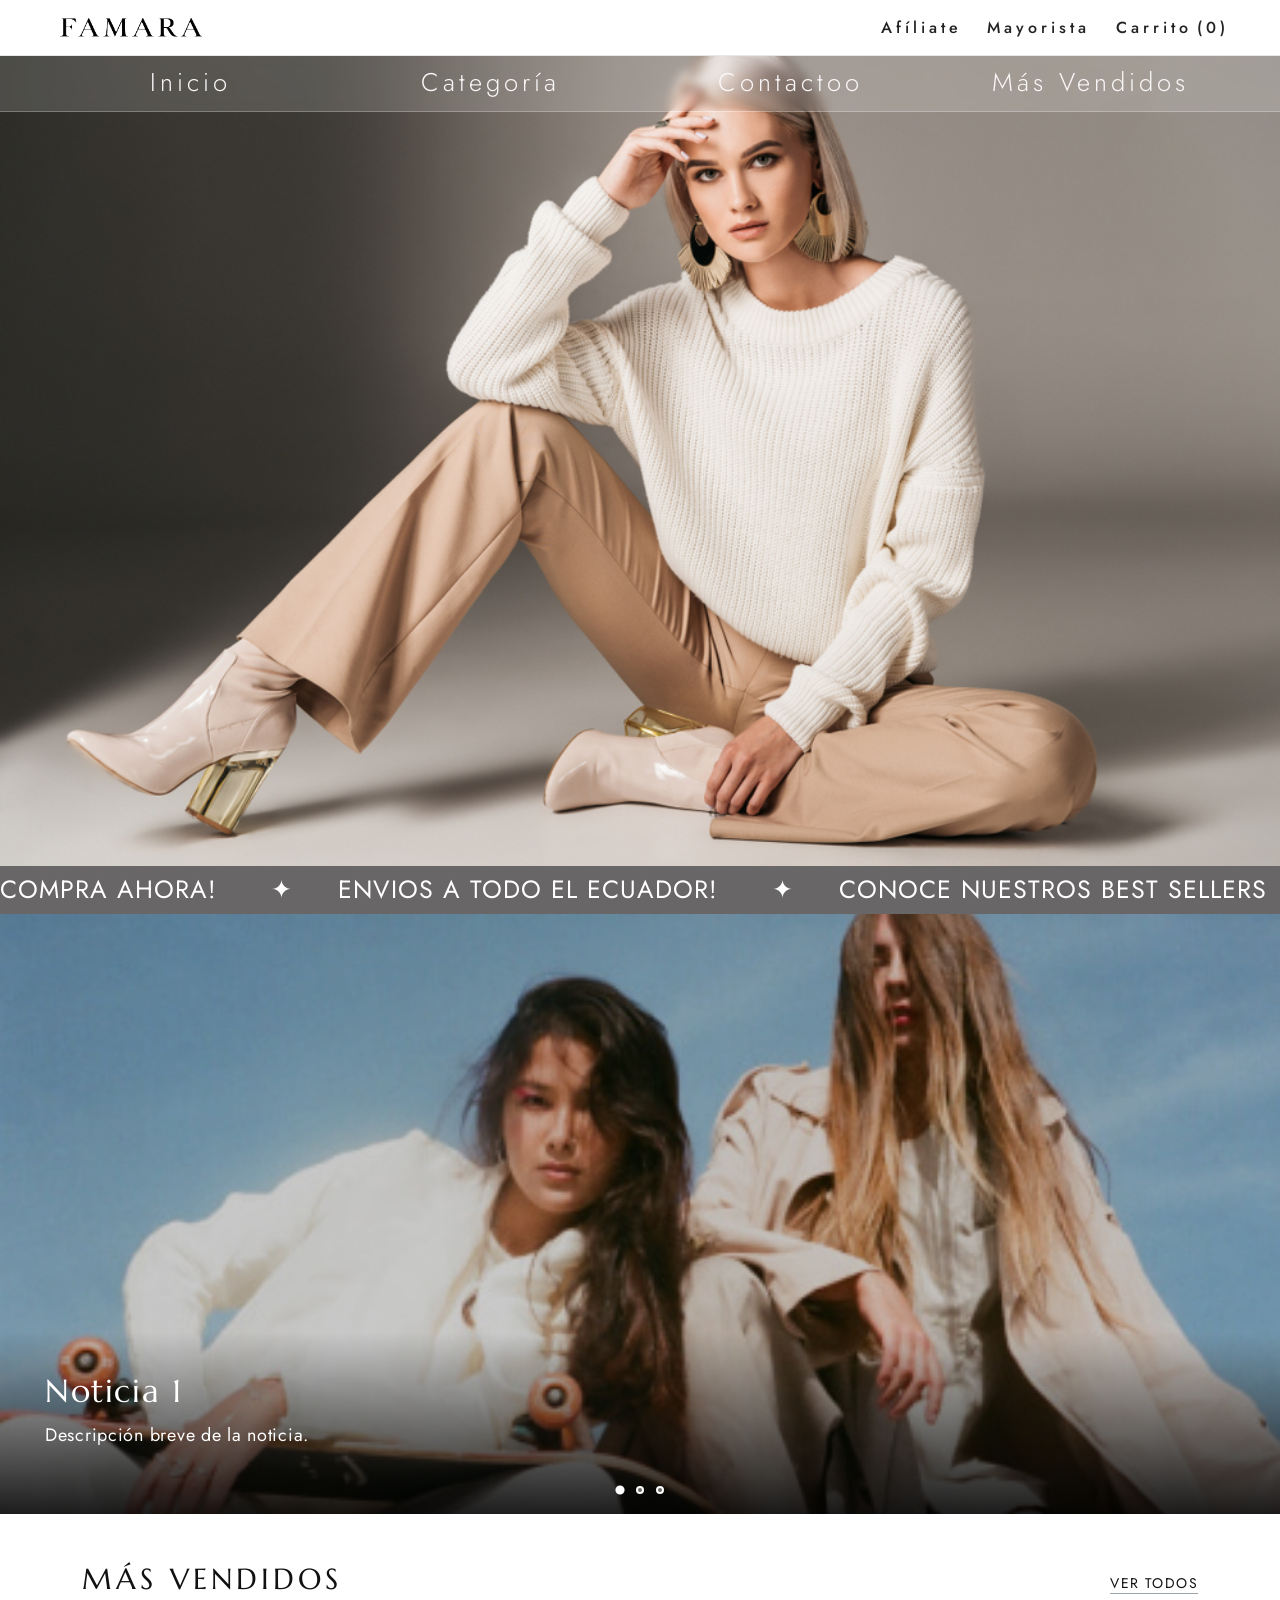
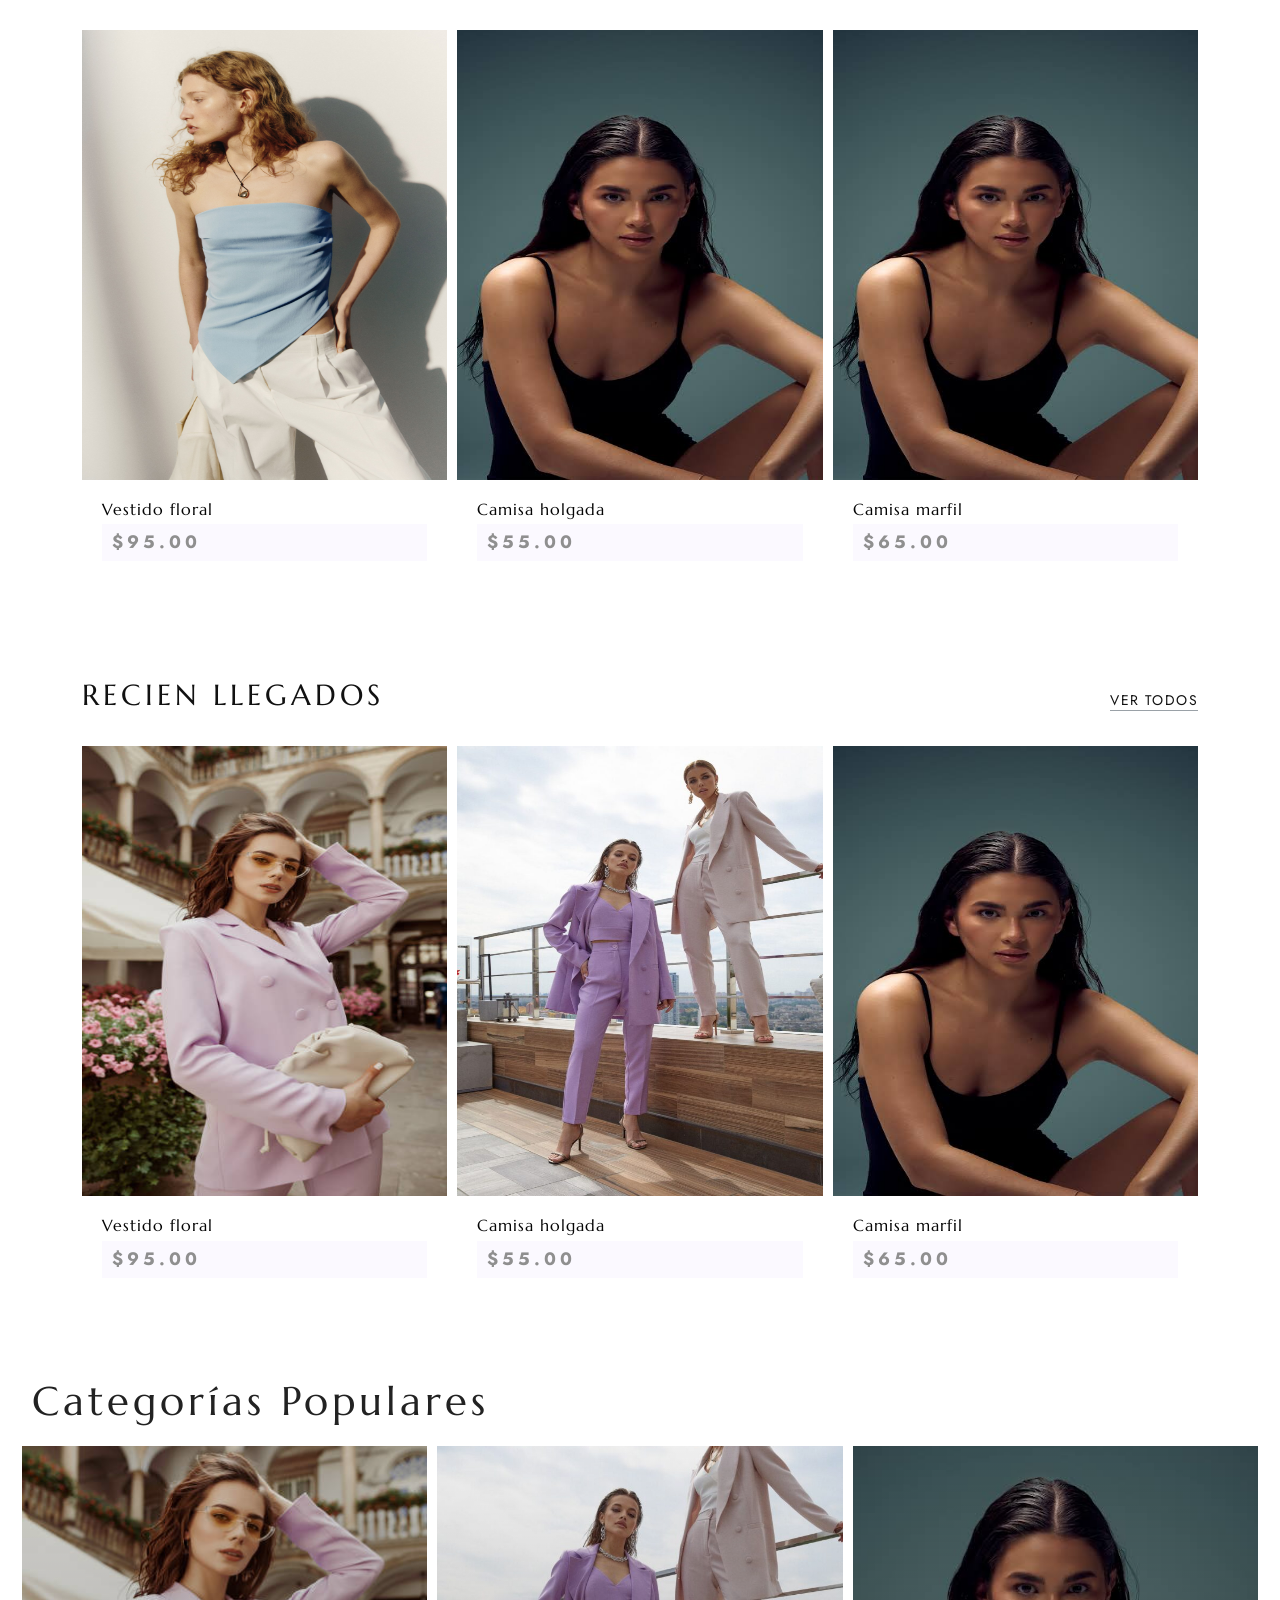
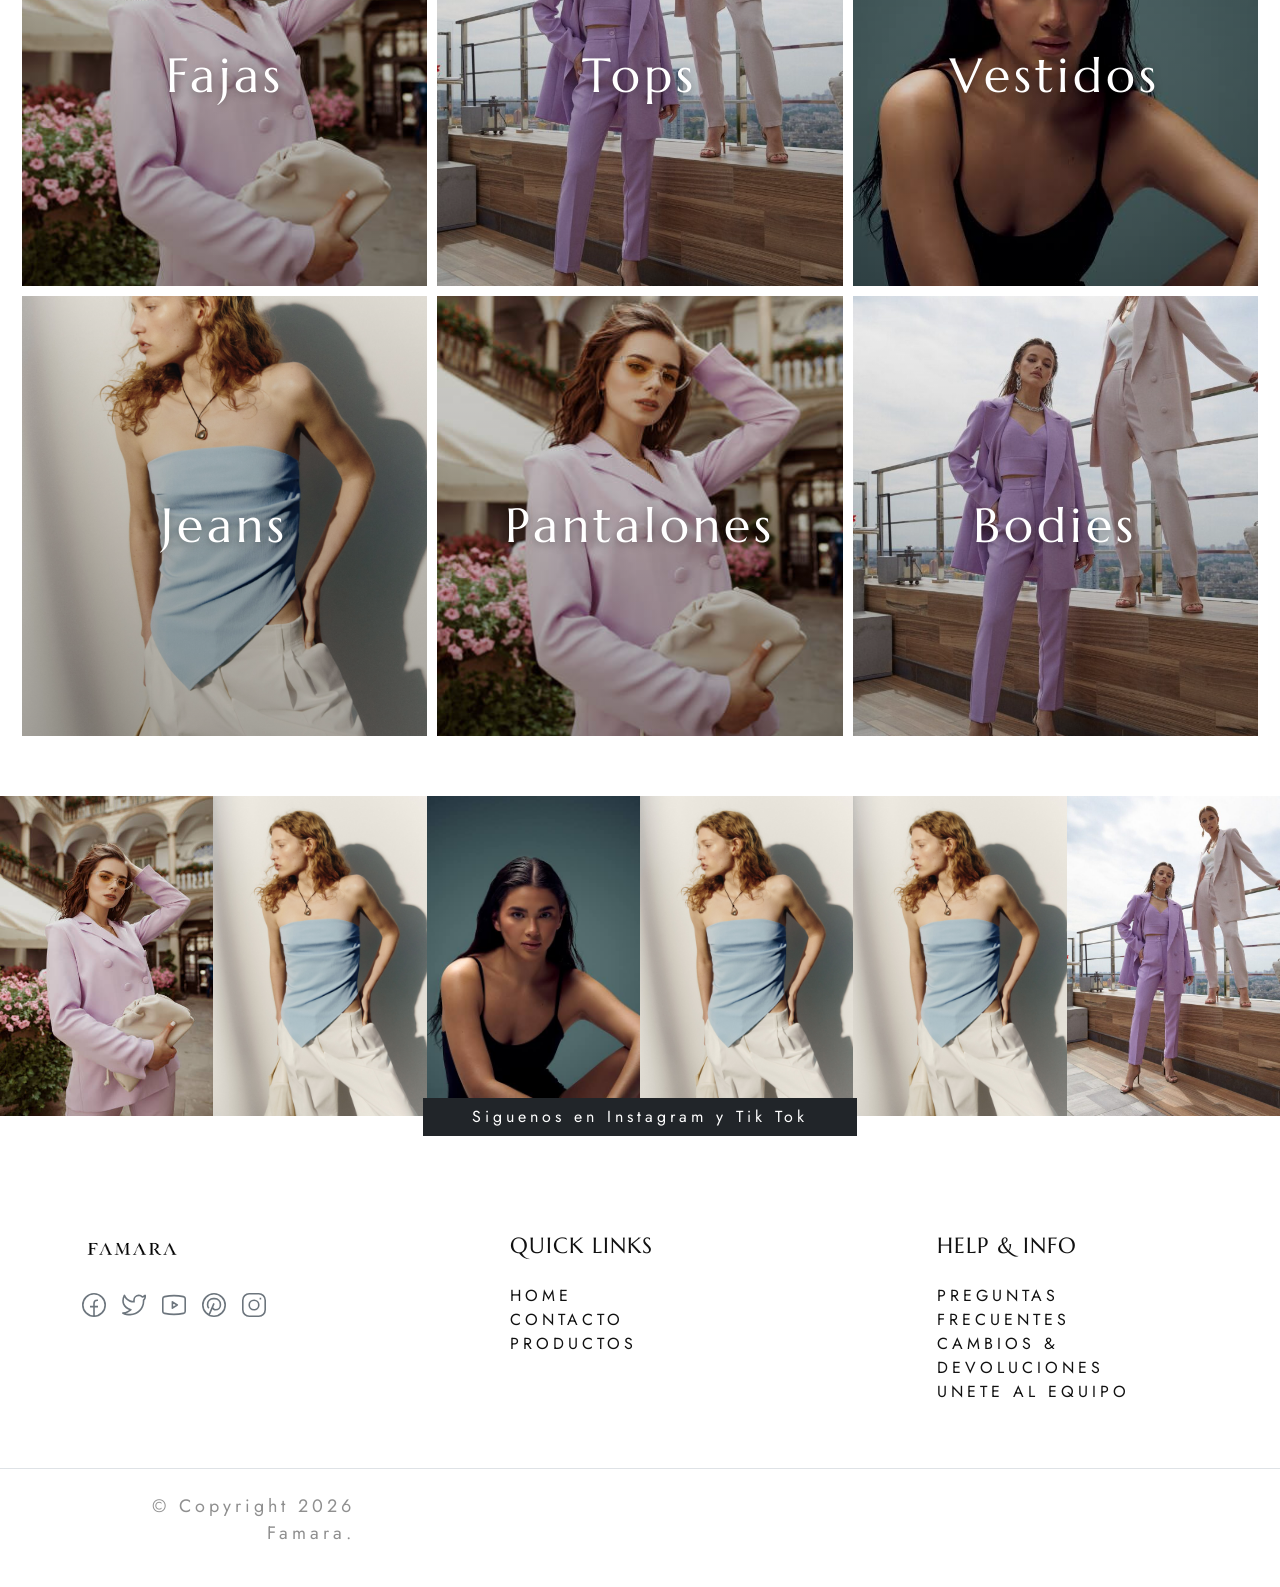
==== commit c7d567ea: "Add files via upload" ====
--- a/index.html
+++ b/index.html
@@ -1,5 +1,5 @@
 <!DOCTYPE html>
-<html lang="en">
+<html lang="es">
 
 <head>
   <title>FAMARA</title>
@@ -22,11 +22,11 @@
   <link
     href="https://fonts.googleapis.com/css2?family=Jost:ital,wght@0,300;0,400;0,500;0,700;1,300;1,400;1,500;1,700&family=Marcellus&display=swap"
     rel="stylesheet">
+  <script src="js/carrito.js" defer></script>
+  <script src="js/marquee.js" defer></script>
 </head>
 
 
-<script src="js/carrito.js"></script>
-<script src="js/marquee.js"></script>
 
 <body class="homepage">
   <svg xmlns="http://www.w3.org/2000/svg" style="display: none;">
@@ -169,31 +169,32 @@
           </svg></button>
       </form>
 
-      <h5 class="cat-list-title">Browse Categories</h5>
+      <h5 class="cat-list-title">Buscar categorias</h5>
 
       <ul class="cat-list">
         <li class="cat-list-item">
-          <a href="#" title="Jackets">Jackets</a>
+          <a href="categorias-paginas/tops.html" title="Tops">Tops y Camisas</a>
         </li>
         <li class="cat-list-item">
-          <a href="#" title="T-shirts">T-shirts</a>
+          <a href="pages/categorias-paginas/vestidos.html" title="Vestidos">Vestidos y Enterizos</a>
         </li>
         <li class="cat-list-item">
-          <a href="#" title="Handbags">Handbags</a>
+          <a href="pages/categorias-paginas/body.html" title="Bodys">Bodys y Fajas</a>
         </li>
         <li class="cat-list-item">
-          <a href="#" title="Accessories">Accessories</a>
+          <a href="pages/categorias-paginas/jeans.html" title="Jeans">Jeans</a>
         </li>
         <li class="cat-list-item">
-          <a href="#" title="Cosmetics">Cosmetics</a>
+          <a href="pages/categorias-paginas/accesorios.html" title="Accesorios">Accesorios</a>
         </li>
         <li class="cat-list-item">
-          <a href="#" title="Dresses">Dresses</a>
+          <a href="pages/categorias-paginas/pantalones.html" title="Pantalones">Pantalones de tela</a>
         </li>
         <li class="cat-list-item">
-          <a href="#" title="Jumpsuits">Jumpsuits</a>
+          <a href="pages/categorias-paginas/catalogo.html" title="Catalogo">Catalogo</a>
         </li>
       </ul>
+
 
     </div>
   </div>
@@ -243,232 +244,127 @@
     </div>
 
   </div>
-  <nav class="navbar navbar-expand-lg bg-light text-uppercase fs-6 p-3 border-bottom align-items-center">
-    <div class="container-fluid">
-      <div class="row justify-content-between align-items-center w-100">
-
-        <!-- <div class="col-auto">
-          <a class="navbar-brand text-white" href="index.html">
-            <img src="images/famara-logo.png" alt="FAMARA" class="logo-header">
+  <header class="famara-header">
+    <a class="famara-brand" href="../pages/index.html" aria-label="Famara, inicio">
+      <img src="images/famara-logo.png" alt="FAMARA" class="logo-header">
+    </a>
+    <nav class="famara-header-links" aria-label="Cuenta y compras">
+      <a href="#afiliate">Afíliate</a>
+      <a class="mayorista-link" href="https://tr.ee/8D0OaJ01xH">Mayorista</a>
+      <a href="#offcanvasCart" data-bs-toggle="offcanvas" aria-controls="offcanvasCart">
+        Carrito <span class="cart-count">(0)</span>
+      </a>
+      <!-- Ajusta esta ruta cuando tengas lista tu página de favoritos. -->
+      <!-- <a class="famara-favoritos" href="pages/favoritos.html" aria-label="Mis favoritos">
+        <span aria-hidden="true"></span>
+      </a> -->
+    </nav>
+  </header>
+
+  <section id="billboard" class="famara-hero" aria-label="Promociones Famara">
+    <nav class="famara-hero-nav" aria-label="Navegación principal">
+      <ul>
+        <li><a href="index.html" aria-current="page">Inicio</a></li>
+        <li><a href="pages/catalogo.html">Categoría</a></li>
+        <li><a href="#offcanvasCart" data-bs-toggle="offcanvas" aria-controls="offcanvasCart">Contactoo</a></li>
+        <li><a href="#product">Más Vendidos</a></li>
+      </ul>
+
+    </nav>
+
+   <div class="famara-portada">
+    <img
+      class="portada-media"
+      src="images/portada.jpg"
+      alt="Nueva colección de Famara"
+      fetchpriority="high"
+    >
+  </div>
+
+
+    <!-- BANNER HORIZONTAL DESLIZANTE -->
+
+    <!-- BANNER DESLIZANTE -->
+
+    <div class="famara-marquee">
+
+      <div class="famara-marquee-track">
+
+        <div class="famara-marquee-group">
+
+          <!-- FRASE 1 -->
+          <a href="pages/catalogo.html" class="famara-marquee-link">
+            COMPRA AHORA!
           </a>
-        </div> -->
-
-        <div class="col-auto">
-          <button class="navbar-toggler" type="button" data-bs-toggle="offcanvas" data-bs-target="#offcanvasNavbar"
-            aria-controls="offcanvasNavbar">
-            <span class="navbar-toggler-icon"></span>
-          </button>
-
-          <div class="offcanvas offcanvas-end" tabindex="-1" id="offcanvasNavbar"
-            aria-labelledby="offcanvasNavbarLabel">
-            <div class="offcanvas-header">
-              <h5 class="offcanvas-title" id="offcanvasNavbarLabel">Menu</h5>
-              <button type="button" class="btn-close text-reset" data-bs-dismiss="offcanvas"
-                aria-label="Close"></button>
-            </div>
-
-            <div class="offcanvas-body">
-              <ul class="navbar-nav justify-content-end flex-grow-1 gap-1 gap-md-5 pe-3">
-
-                <li class="nav-item">
-                  <a class="nav-link mayorista-link" href="https://tr.ee/8D0OaJ01xH">
-                    ¡Conviértete en mayorista!
-                  </a>
-                </li>
-
-              </ul>
-            </div>
-          </div>
-        </div>
-
-        <div class="col-3 col-lg-auto">
-          <ul class="list-unstyled d-flex m-0">
-            <li class="d-none d-lg-block">
-              <a href="index.html" class="text-uppercase mx-3">Wishlist <span class="wishlist-count">(0)</span>
-              </a>
-            </li>
-            <li class="d-none d-lg-block">
-              <a href="index.html" class="text-uppercase mx-3" data-bs-toggle="offcanvas"
-                data-bs-target="#offcanvasCart" aria-controls="offcanvasCart">Carrio <span class="cart-count">(0)</span>
-              </a>
-            </li>
-            <li class="d-lg-none">
-              <a href="#" class="mx-2">
-                <svg width="24" height="24" viewBox="0 0 24 24">
-                  <use xlink:href="#heart"></use>
-                </svg>
-              </a>
-            </li>
-            <li class="d-lg-none">
-              <a href="#" class="mx-2" data-bs-toggle="offcanvas" data-bs-target="#offcanvasCart"
-                aria-controls="offcanvasCart">
-                <svg width="24" height="24" viewBox="0 0 24 24">
-                  <use xlink:href="#cart"></use>
-                </svg>
-              </a>
-            </li>
-            <li class="search-box" class="mx-2">
-              <a href="#search" class="search-button">
-                <svg width="24" height="24" viewBox="0 0 24 24">
-                  <use xlink:href="#search"></use>
-                </svg>
-              </a>
-            </li>
-          </ul>
-        </div>
-
-      </div>
-
-    </div>
-  </nav>
-
-  <section id="billboard" class="bg-light py-5">
-    <div class="container">
-      <div class="row justify-content-center">
-        <h1 class="section-title text-center mt-4" data-aos="fade-up">F A M A R A</h1>
-        <nav class="secondary-navbar">
-          <ul>
-            <li><a href="index.html">Inicio</a></li>
-            <li><a href="pages/catalogo.html">Catalogo</a></li>
-            <li><a href="pages/interes.html">Best Seller</a></li>
-          </ul>
-        </nav>
-
-        <!-- Carrusel de noticias: una noticia a la vez -->
-        <div class="news-carousel" data-autoplay-ms="8000" aria-label="Noticias destacadas">
-          <div class="news-track">
-            <a href="noticia1.html" class="news-slide">
-              <img src="imagen1.jpg" alt="Noticia 1">
-              <div class="news-overlay">
-                <h2>Noticia 1</h2>
-                <p>Descripción breve de la noticia.</p>
-              </div>
-            </a>
-            <a href="noticia2.html" class="news-slide">
-              <img src="imagen2.jpg" alt="Noticia 2">
-              <div class="news-overlay">
-                <h2>Noticia 2</h2>
-                <p>Descripción breve de la noticia.</p>
-              </div>
-            </a>
-            <a href="noticia3.html" class="news-slide">
-              <img src="imagen3.jpg" alt="Noticia 3">
-              <div class="news-overlay">
-                <h2>Noticia 3</h2>
-                <p>Descripción breve de la noticia.</p>
-              </div>
-            </a>
-          </div>
-
-          <!-- Puntos fijos: no forman parte de news-track -->
-          <div class="news-dots" role="group" aria-label="Elegir noticia">
-            <button class="news-dot active" type="button" data-news-index="0" aria-label="Mostrar noticia 1"
-              aria-pressed="true"></button>
-            <button class="news-dot" type="button" data-news-index="1" aria-label="Mostrar noticia 2"
-              aria-pressed="false"></button>
-            <button class="news-dot" type="button" data-news-index="2" aria-label="Mostrar noticia 3"
-              aria-pressed="false"></button>
-          </div>
-        </div>
+
+          <!-- FRASE 2 -->
+          <a href="pages/novedades.html" class="famara-marquee-link">
+            ENVIOS A TODO EL ECUADOR!
+          </a>
+
+          <!-- FRASE 3 -->
+
+          <!-- FRASE 4 -->
+          <a href="pages/interes.html" class="famara-marquee-link">
+            CONOCE NUESTROS BEST SELLERS
+          </a>
+
+        </div>
+
+      </div>
+
+    </div>
+
+
+    <!-- Promoción de fondo: cambia imagen1.jpg, imagen2.jpg e imagen3.jpg
+         por tus imágenes. El menú queda superpuesto al carrusel.
+         También puedes sustituir un <img> por:
+         <video controls muted loop playsinline preload="metadata" poster="imagen1.jpg">
+           <source src="videos/promocion.mp4" type="video/mp4">
+         </video>
+         Con video, desactiva el avance automático en js/news-carousel.js.
+    -->
+    <!-- Carrusel de noticias: una noticia a la vez -->
+    <div class="news-carousel" data-autoplay-ms="8000" aria-label="Noticias destacadas">
+      <div class="news-track">
+        <a href="noticia1.html" class="news-slide">
+          <img src="images/post-image1.jpg" alt="Noticia 1">
+          <div class="news-overlay">
+            <h2>Noticia 1</h2>
+            <p>Descripción breve de la noticia.</p>
+          </div>
+        </a>
+        <a href="noticia2.html" class="news-slide">
+          <img src="images/single-image-2.jpg" alt="Noticia 2">
+          <div class="news-overlay">
+            <h2>Noticia 2</h2>
+            <p>Descripción breve de la noticia.</p>
+          </div>
+        </a>
+        <a href="noticia3.html" class="news-slide">
+          <img src="images/foto3.jpeg" alt="Noticia 3">
+          <div class="news-overlay">
+            <h2>Noticia 3</h2>
+            <p>Descripción breve de la noticia.</p>
+          </div>
+        </a>
+      </div>
+
+      <!-- Puntos fijos: no forman parte de news-track -->
+      <div class="news-dots" role="group" aria-label="Elegir noticia">
+        <button class="news-dot active" type="button" data-news-index="0" aria-label="Mostrar noticia 1"
+          aria-pressed="true"></button>
+        <button class="news-dot" type="button" data-news-index="1" aria-label="Mostrar noticia 2"
+          aria-pressed="false"></button>
+        <button class="news-dot" type="button" data-news-index="2" aria-label="Mostrar noticia 3"
+          aria-pressed="false"></button>
       </div>
     </div>
   </section>
 
-  <!-- <section class="features py-5">
-    <div class="container">
-      <div class="row">
-        <div class="col-md-3 text-center" data-aos="fade-in" data-aos-delay="0">
-          <div class="py-5">
-            <svg width="38" height="38" viewBox="0 0 24 24">
-              <use xlink:href="#calendar"></use>
-            </svg>
-            <h4 class="element-title text-capitalize my-3">Book An Appointment</h4>
-            <p>At imperdiet dui accumsan sit amet nulla risus est ultricies quis.</p>
-          </div>
-        </div>
-        <div class="col-md-3 text-center" data-aos="fade-in" data-aos-delay="300">
-          <div class="py-5">
-            <svg width="38" height="38" viewBox="0 0 24 24">
-              <use xlink:href="#shopping-bag"></use>
-            </svg>
-            <h4 class="element-title text-capitalize my-3">Pick up in store</h4>
-            <p>At imperdiet dui accumsan sit amet nulla risus est ultricies quis.</p>
-          </div>
-        </div>
-        <div class="col-md-3 text-center" data-aos="fade-in" data-aos-delay="600">
-          <div class="py-5">
-            <svg width="38" height="38" viewBox="0 0 24 24">
-              <use xlink:href="#gift"></use>
-            </svg>
-            <h4 class="element-title text-capitalize my-3">Special packaging</h4>
-            <p>At imperdiet dui accumsan sit amet nulla risus est ultricies quis.</p>
-          </div>
-        </div>
-        <div class="col-md-3 text-center" data-aos="fade-in" data-aos-delay="900">
-          <div class="py-5">
-            <svg width="38" height="38" viewBox="0 0 24 24">
-              <use xlink:href="#arrow-cycle"></use>
-            </svg>
-            <h4 class="element-title text-capitalize my-3">free global returns</h4>
-            <p>At imperdiet dui accumsan sit amet nulla risus est ultricies quis.</p>
-          </div>
-        </div>
-      </div>
-    </div>
-  </section> -->
-
-  <!-- <section class="categories overflow-hidden" aria-label="Best Seller">
-    <div class="container">
-      <div class="open-up" data-aos="zoom-out">
-        <div class="row">
-          <div class="col-md-4">
-            <div class="cat-item image-zoom-effect">
-              <div class="image-holder">
-                <a href="index.html">
-                  <img src="images/cat-item1.jpg" alt="categories" class="product-image img-fluid">
-                </a>
-              </div>
-              <div class="category-content">
-                <div class="product-button">
-                  <a href="index.html" class="btn btn-common text-uppercase">Shop for men</a>
-                </div>
-              </div>
-            </div>
-          </div>
-          <div class="col-md-4">
-            <div class="cat-item image-zoom-effect">
-              <div class="image-holder">
-                <a href="index.html">
-                  <img src="images/cat-item2.jpg" alt="categories" class="product-image img-fluid">
-                </a>
-              </div>
-              <div class="category-content">
-                <div class="product-button">
-                  <a href="index.html" class="btn btn-common text-uppercase">Shop for women</a>
-                </div>
-              </div>
-            </div>
-          </div>
-          <div class="col-md-4">
-            <div class="cat-item image-zoom-effect">
-              <div class="image-holder">
-                <a href="index.html">
-                  <img src="images/cat-item3.jpg" alt="categories" class="product-image img-fluid">
-                </a>
-              </div>
-              <div class="category-content">
-                <div class="product-button">
-                  <a href="index.html" class="btn btn-common text-uppercase">Shop accessories</a>
-                </div>
-              </div>
-            </div>
-          </div>
-        </div>
-      </div>
-    </div>
-  </section> -->
-
-  <section id="best-sellers" class="best-sellers product-carousel py-5 position-relative overflow-hidden">
+
+ <section id="product"
+         class="product best-sellers product-carousel py-5 position-relative overflow-hidden">
 
     <div class="container">
 
@@ -476,7 +372,7 @@
       <div class="d-flex justify-content-between align-items-center mb-4">
 
         <h4 class="text-uppercase">
-          BEST SELLERS
+          MÁS VENDIDOS
         </h4>
 
         <a href="pages/catalogo.html" class="btn-link">
@@ -492,24 +388,24 @@
 
           <!-- PRODUCTO 1 -->
           <div class="swiper-slide">
-            <article class="best-product-card">
-
-              <a href="pages/catalogo.html" class="best-product-photo">
-                <img src="images/product-item-4.jpg" alt="Vestido floral">
-              </a>
-
-              <div class="best-product-info">
+            <article class="product-card">
+
+              <a href="pages/catalogo.html" class="product-photo">
+                <img src="images/foto4.jpg" alt="Vestido floral">
+              </a>
+
+              <div class="product-info">
                 <h5>Vestido floral</h5>
 
-                <div class="best-price-box">
-                  <span>Precio</span>
+                <div class="product-price-box">
+
                   <strong>$95.00</strong>
                 </div>
 
-                <button type="button" class="best-add-cart" data-id="producto-1" data-name="Vestido floral"
+                <!-- <button type="button" class="product-add-cart" data-id="producto-1" data-name="Vestido floral"
                   data-price="95">
                   Agregar al carrito
-                </button>
+                </button> -->
               </div>
 
             </article>
@@ -517,24 +413,24 @@
 
           <!-- PRODUCTO 2 -->
           <div class="swiper-slide">
-            <article class="best-product-card">
-
-              <a href="pages/catalogo.html" class="best-product-photo">
-                <img src="images/product-item-3.jpg" alt="Camisa holgada">
-              </a>
-
-              <div class="best-product-info">
+            <article class="product-card">
+
+              <a href="pages/catalogo.html" class="product-photo">
+                <img src="images/foto3.jpeg" alt="Camisa holgada">
+              </a>
+
+              <div class="product-info">
                 <h5>Camisa holgada</h5>
 
-                <div class="best-price-box">
-                  <span>Precio</span>
+                <div class="product-price-box">
+                  <span></span>
                   <strong>$55.00</strong>
                 </div>
 
-                <button type="button" class="best-add-cart" data-id="producto-2" data-name="Camisa holgada"
+                <!-- <button type="button" class="product-add-cart" data-id="producto-2" data-name="Camisa holgada"
                   data-price="55">
                   Agregar al carrito
-                </button>
+                </button> -->
               </div>
 
             </article>
@@ -542,24 +438,24 @@
 
           <!-- PRODUCTO 3 -->
           <div class="swiper-slide">
-            <article class="best-product-card">
-
-              <a href="pages/catalogo.html" class="best-product-photo">
-                <img src="images/product-item-5.jpg" alt="Camisa marfil">
-              </a>
-
-              <div class="best-product-info">
+            <article class="product-card">
+
+              <a href="pages/catalogo.html" class="product-photo">
+                <img src="images/foto3.jpeg" alt="Camisa marfil">
+              </a>
+
+              <div class="product-info">
                 <h5>Camisa marfil</h5>
 
-                <div class="best-price-box">
-                  <span>Precio</span>
+                <div class="product-price-box">
+                  <span></span>
                   <strong>$65.00</strong>
                 </div>
 
-                <button type="button" class="best-add-cart" data-id="producto-3" data-name="Camisa marfil"
+                <!-- <button type="button" class="product-add-cart" data-id="producto-3" data-name="Camisa marfil"
                   data-price="65">
                   Agregar al carrito
-                </button>
+                </button> -->
               </div>
 
             </article>
@@ -567,24 +463,24 @@
 
           <!-- PRODUCTO 4 -->
           <div class="swiper-slide">
-            <article class="best-product-card">
-
-              <a href="pages/catalogo.html" class="best-product-photo">
-                <img src="images/product-item-6.jpg" alt="Suéter tejido">
-              </a>
-
-              <div class="best-product-info">
+            <article class="product-card">
+
+              <a href="pages/catalogo.html" class="product-photo">
+                <img src="images/foto4.jpg" alt="Suéter tejido">
+              </a>
+
+              <div class="product-info">
                 <h5>Suéter tejido</h5>
 
-                <div class="best-price-box">
-                  <span>Precio</span>
+                <div class="product-price-box">
+                  <span></span>
                   <strong>$50.00</strong>
                 </div>
 
-                <button type="button" class="best-add-cart" data-id="producto-4" data-name="Suéter tejido"
+                <!-- <button type="button" class="product-add-cart" data-id="producto-4" data-name="Suéter tejido"
                   data-price="50">
                   Agregar al carrito
-                </button>
+                </button> -->
               </div>
 
             </article>
@@ -592,24 +488,24 @@
 
           <!-- PRODUCTO 5 -->
           <div class="swiper-slide">
-            <article class="best-product-card">
-
-              <a href="pages/catalogo.html" class="best-product-photo">
-                <img src="images/product-item-9.jpg" alt="Vestido floral 2">
-              </a>
-
-              <div class="best-product-info">
+            <article class="product-card">
+
+              <a href="pages/catalogo.html" class="product-photo">
+                <img src="images/foto1.jpg" alt="Vestido floral 2">
+              </a>
+
+              <div class="product-info">
                 <h5>Vestido floral 2</h5>
 
-                <div class="best-price-box">
-                  <span>Precio</span>
+                <div class="product-price-box">
+                  <span></span>
                   <strong>$70.00</strong>
                 </div>
 
-                <button type="button" class="best-add-cart" data-id="producto-5" data-name="Vestido floral 2"
+                <!-- <button type="button" class="product-add-cart" data-id="producto-5" data-name="Vestido floral 2"
                   data-price="70">
                   Agregar al carrito
-                </button>
+                </button> -->
               </div>
 
             </article>
@@ -617,24 +513,24 @@
 
           <!-- PRODUCTO 6 -->
           <div class="swiper-slide">
-            <article class="best-product-card">
-
-              <a href="pages/catalogo.html" class="best-product-photo">
-                <img src="images/product-item-10.jpg" alt="Camisa marfil 2">
-              </a>
-
-              <div class="best-product-info">
+            <article class="product-card">
+
+              <a href="pages/catalogo.html" class="product-photo">
+                <img src="images/foto2.jpg" alt="Camisa marfil 2">
+              </a>
+
+              <div class="product-info">
                 <h5>Camisa marfil 2</h5>
 
-                <div class="best-price-box">
-                  <span>Precio</span>
+                <div class="product-price-box">
+                  <span></span>
                   <strong>$70.00</strong>
                 </div>
-
-                <button type="button" class="best-add-cart" data-id="producto-6" data-name="Camisa marfil 2"
+                <!-- 
+                <button type="button" class="product-add-cart" data-id="producto-6" data-name="Camisa marfil 2"
                   data-price="70">
                   Agregar al carrito
-                </button>
+                </button> -->
               </div>
 
             </article>
@@ -668,43 +564,11 @@
 
   </section>
 
-  <!-- BANNER HORIZONTAL DESLIZANTE -->
-
-  <!-- BANNER DESLIZANTE -->
-
-  <div class="famara-marquee">
-
-    <div class="famara-marquee-track">
-
-      <div class="famara-marquee-group">
-
-        <!-- FRASE 1 -->
-        <a href="pages/catalogo.html" class="famara-marquee-link">
-          COMPRA AHORA!
-        </a>
-
-        <!-- FRASE 2 -->
-        <a href="pages/novedades.html" class="famara-marquee-link">
-          ENVIOS A TODO EL ECUADOR!
-        </a>
-
-        <!-- FRASE 3 -->
-        <a href="pages/ofertas.html" class="famara-marquee-link">
-          PRODUCTOS EN OFERTA NO APLICA CAMBIOS
-        </a>
-
-        <!-- FRASE 4 -->
-        <a href="pages/interes.html" class="famara-marquee-link">
-          CONOCE NUESTROS BEST SELLERS
-        </a>
-
-      </div>
-
-    </div>
-
-  </div>
-
-  <section id="new-arrival" class="new-arrival best-sellers product-carousel py-5 position-relative overflow-hidden">
+
+  
+     <section id="new-arrival"
+         class="product best-sellers product-carousel py-5 position-relative overflow-hidden">
+
 
     <div class="container">
 
@@ -712,7 +576,7 @@
       <div class="d-flex justify-content-between align-items-center mb-4">
 
         <h4 class="text-uppercase">
-          OUR NEW ARRIVALS
+          RECIEN LLEGADOS
         </h4>
 
         <a href="pages/catalogo.html" class="btn-link">
@@ -729,27 +593,27 @@
           <!-- PRODUCTO 1 -->
           <div class="swiper-slide">
 
-            <article class="best-product-card">
-
-              <a href="pages/catalogo.html" class="best-product-photo">
-                <img src="images/product-item-1.jpg" alt="Vestido floral">
-              </a>
-
-              <div class="best-product-info">
+            <article class="product-card">
+
+              <a href="pages/catalogo.html" class="product-photo">
+                <img src="images/foto1.jpg" alt="Vestido floral">
+              </a>
+
+              <div class="product-info">
 
                 <h5>Vestido floral</h5>
 
-                <div class="best-price-box">
-                  <span>Precio</span>
+                <div class="product-price-box">
+                  <span></span>
                   <strong>$95.00</strong>
                 </div>
 
-                <button type="button" class="best-add-cart" data-id="producto-7" data-name="Vestido floral"
-                  data-price="95">
-
-                  Agregar al carrito
-
-                </button>
+                <!-- <button type="button" class="product-add-cart" data-id="producto-7" data-name="Vestido floral"
+                  data-price="95"> -->
+
+                <!-- Agregar al carrito
+
+                </button> -->
 
               </div>
 
@@ -761,27 +625,27 @@
           <!-- PRODUCTO 2 -->
           <div class="swiper-slide">
 
-            <article class="best-product-card">
-
-              <a href="pages/catalogo.html" class="best-product-photo">
-                <img src="images/product-item-2.jpg" alt="Camisa holgada">
-              </a>
-
-              <div class="best-product-info">
+            <article class="product-card">
+
+              <a href="pages/catalogo.html" class="product-photo">
+                <img src="images/foto2.jpg" alt="Camisa holgada">
+              </a>
+
+              <div class="product-info">
 
                 <h5>Camisa holgada</h5>
 
-                <div class="best-price-box">
-                  <span>Precio</span>
+                <div class="product-price-box">
+                  <span></span>
                   <strong>$55.00</strong>
                 </div>
 
-                <button type="button" class="best-add-cart" data-id="producto-8" data-name="Camisa holgada"
-                  data-price="55">
-
-                  Agregar al carrito
-
-                </button>
+                <!-- <button type="button" class="product-add-cart" data-id="producto-8" data-name="Camisa holgada"
+                  data-price="55"> -->
+
+                <!-- Agregar al carrito
+
+                </button> -->
 
               </div>
 
@@ -793,27 +657,27 @@
           <!-- PRODUCTO 3 -->
           <div class="swiper-slide">
 
-            <article class="best-product-card">
-
-              <a href="pages/catalogo.html" class="best-product-photo">
-                <img src="images/product-item-3.jpg" alt="Camisa marfil">
-              </a>
-
-              <div class="best-product-info">
+            <article class="product-card">
+
+              <a href="pages/catalogo.html" class="product-photo">
+                <img src="images/foto3.jpeg" alt="Camisa marfil">
+              </a>
+
+              <div class="product-info">
 
                 <h5>Camisa marfil</h5>
 
-                <div class="best-price-box">
-                  <span>Precio</span>
+                <div class="product-price-box">
+                  <span></span>
                   <strong>$65.00</strong>
                 </div>
 
-                <button type="button" class="best-add-cart" data-id="producto-9" data-name="Camisa marfil"
-                  data-price="65">
-
-                  Agregar al carrito
-
-                </button>
+                <!-- <button type="button" class="product-add-cart" data-id="producto-9" data-name="Camisa marfil"
+                  data-price="65"> -->
+
+                <!-- Agregar al carrito
+
+                </button> -->
 
               </div>
 
@@ -825,27 +689,27 @@
           <!-- PRODUCTO 4 -->
           <div class="swiper-slide">
 
-            <article class="best-product-card">
-
-              <a href="pages/catalogo.html" class="best-product-photo">
-                <img src="images/product-item-4.jpg" alt="Suéter tejido">
-              </a>
-
-              <div class="best-product-info">
+            <article class="product-card">
+
+              <a href="pages/catalogo.html" class="product-photo">
+                <img src="images/foto1.jpg" alt="Suéter tejido">
+              </a>
+
+              <div class="product-info">
 
                 <h5>Suéter tejido</h5>
 
-                <div class="best-price-box">
-                  <span>Precio</span>
+                <div class="product-price-box">
+                  <span></span>
                   <strong>$50.00</strong>
                 </div>
 
-                <button type="button" class="best-add-cart" data-id="producto-10" data-name="Suéter tejido"
-                  data-price="50">
-
-                  Agregar al carrito
-
-                </button>
+                <!-- <button type="button" class="product-add-cart" data-id="producto-10" data-name="Suéter tejido"
+                  data-price="50"> -->
+
+                <!-- Agregar al carrito
+
+                </button> -->
 
               </div>
 
@@ -857,27 +721,27 @@
           <!-- PRODUCTO 5 -->
           <div class="swiper-slide">
 
-            <article class="best-product-card">
-
-              <a href="pages/catalogo.html" class="best-product-photo">
-                <img src="images/product-item-10.jpg" alt="Suéter de colección">
-              </a>
-
-              <div class="best-product-info">
+            <article class="product-card">
+
+              <a href="pages/catalogo.html" class="product-photo">
+                <img src="images/foto4.jpg" alt="Suéter de colección">
+              </a>
+
+              <div class="product-info">
 
                 <h5>Suéter de colección</h5>
 
-                <div class="best-price-box">
-                  <span>Precio</span>
+                <div class="product-price-box">
+                  <span></span>
                   <strong>$70.00</strong>
                 </div>
 
-                <button type="button" class="best-add-cart" data-id="producto-11" data-name="Suéter de colección"
-                  data-price="70">
-
-                  Agregar al carrito
-
-                </button>
+                <!-- <button type="button" class="product-add-cart" data-id="producto-11" data-name="Suéter de colección"
+                  data-price="70"> -->
+
+                <!-- Agregar al carrito
+
+                </button> -->
 
               </div>
 
@@ -925,44 +789,44 @@
 
         <!-- CARD 1 -->
         <a href="pages/essentials.html" class="categoria-popular-card">
-          <img src="images/categorias/essentials.jpg" alt="Essentials">
+          <img src="images/foto1.jpg" alt="Essentials">
           <div class="categoria-popular-overlay"></div>
-          <h3>Essentials</h3>
+          <h3>Fajas</h3>
         </a>
 
         <!-- CARD 2 -->
         <a href="pages/body.html" class="categoria-popular-card">
-          <img src="images/categorias/body.jpg" alt="Body">
+          <img src="images/foto2.jpg" alt="Body">
           <div class="categoria-popular-overlay"></div>
-          <h3>Body</h3>
+          <h3>Tops</h3>
         </a>
 
         <!-- CARD 3 -->
         <a href="pages/jumper.html" class="categoria-popular-card">
-          <img src="images/categorias/jumper.jpg" alt="Jumper">
+          <img src="images/foto3.jpeg" alt="Jumper">
           <div class="categoria-popular-overlay"></div>
-          <h3>Jumper</h3>
+          <h3>Vestidos</h3>
         </a>
 
         <!-- CARD 4 -->
         <a href="pages/dresses.html" class="categoria-popular-card">
-          <img src="images/categorias/dresses.jpg" alt="Dresses">
+          <img src="images/foto4.jpg" alt="Dresses">
           <div class="categoria-popular-overlay"></div>
-          <h3>Dresses</h3>
+          <h3>Jeans</h3>
         </a>
 
         <!-- CARD 5 -->
         <a href="pages/top.html" class="categoria-popular-card">
-          <img src="images/categorias/top.jpg" alt="Top">
+          <img src="images/foto1.jpg" alt="Top">
           <div class="categoria-popular-overlay"></div>
-          <h3>Top</h3>
+          <h3>Pantalones</h3>
         </a>
 
         <!-- CARD 6 -->
         <a href="pages/sets.html" class="categoria-popular-card">
-          <img src="images/categorias/sets.jpg" alt="Sets">
+          <img src="images/foto2.jpg" alt="Sets">
           <div class="categoria-popular-overlay"></div>
-          <h3>Sets</h3>
+          <h3>Bodies</h3>
         </a>
 
       </div>
@@ -974,7 +838,7 @@
 
 
 
-  <section class="newsletter bg-light" style="background: url(images/pattern-bg.png) no-repeat;">
+  <!-- <section id="afiliate" class="newsletter bg-light" style="background: url(images/pattern-bg.png) no-repeat;">
     <div class="container">
       <div class="row justify-content-center">
         <div class="col-md-8 py-5 my-5">
@@ -988,7 +852,7 @@
         </div>
       </div>
     </div>
-  </section>
+  </section> -->
 
   <section class="instagram position-relative">
     <div class="d-flex justify-content-center w-100 position-absolute bottom-0 z-1">
@@ -999,42 +863,42 @@
       <div class="col-6 col-sm-4 col-md-2">
         <div class="insta-item">
           <a href="https://www.instagram.com/famara.ec_?stkn=eTA5N3lkZGkwNmdz" target="_blank">
-            <img src="images/insta-item1.jpg" alt="instagram" class="insta-image img-fluid">
+            <img src="images/foto1.jpg" alt="instagram" class="insta-image img-fluid">
           </a>
         </div>
       </div>
       <div class="col-6 col-sm-4 col-md-2">
         <div class="insta-item">
           <a href="https://www.tiktok.com/@famara.ec_" target="_blank">
-            <img src="images/insta-item2.jpg" alt="instagram" class="insta-image img-fluid">
+            <img src="images/foto4.jpg" alt="instagram" class="insta-image img-fluid">
           </a>
         </div>
       </div>
       <div class="col-6 col-sm-4 col-md-2">
         <div class="insta-item">
           <a href="https://www.tiktok.com/@famara.ec_" target="_blank">
-            <img src="images/insta-item3.jpg" alt="instagram" class="insta-image img-fluid">
+            <img src="images/foto3.jpeg" alt="instagram" class="insta-image img-fluid">
           </a>
         </div>
       </div>
       <div class="col-6 col-sm-4 col-md-2">
         <div class="insta-item">
           <a href="https://www.tiktok.com/@famara.ec_" target="_blank">
-            <img src="images/insta-item4.jpg" alt="instagram" class="insta-image img-fluid">
+            <img src="images/foto4.jpg" alt="instagram" class="insta-image img-fluid">
           </a>
         </div>
       </div>
       <div class="col-6 col-sm-4 col-md-2">
         <div class="insta-item">
           <a href="https://www.tiktok.com/@famara.ec_" target="_blank">
-            <img src="images/insta-item5.jpg" alt="instagram" class="insta-image img-fluid">
+            <img src="images/foto4.jpg" alt="instagram" class="insta-image img-fluid">
           </a>
         </div>
       </div>
       <div class="col-6 col-sm-4 col-md-2">
         <div class="insta-item">
           <a href="https://www.tiktok.com/@famara.ec_" target="_blank">
-            <img src="images/insta-item6.jpg" alt="instagram" class="insta-image img-fluid">
+            <img src="images/foto2.jpg" alt="instagram" class="insta-image img-fluid">
           </a>
         </div>
       </div>
@@ -1101,15 +965,13 @@
                 <a href="index.html" class="item-anchor">Home</a>
               </li>
               <li class="menu-item">
-                <a href="index.html" class="item-anchor">Nosotros</a>
+                <a href="index.html" class="item-anchor">Contacto</a>
               </li>
               <li class="menu-item">
                 <a href="blog.html" class="item-anchor">Productos</a>
               </li>
-              
-              <li class="menu-item">
-                <a href="#" class="item-anchor">Contacto</a>
-              </li>
+
+          
             </ul>
           </div>
         </div>
@@ -1118,33 +980,19 @@
             <h5 class="widget-title text-uppercase mb-4">Help & Info</h5>
             <ul class="menu-list list-unstyled text-uppercase border-animation-left fs-6">
               <li class="menu-item">
-                <a href="#" class="item-anchor">Revisa tu orden</a>
+                <a href="#" class="item-anchor">Preguntas Frecuentes</a>
               </li>
               <li class="menu-item">
                 <a href="#" class="item-anchor">Cambios & Devoluciones</a>
               </li>
-              <li class="menu-item">
-                <a href="#" class="item-anchor">Envíos</a>
-              </li>
+              
               <li class="menu-item">
                 <a href="#" class="item-anchor">Unete al equipo</a>
               </li>
-
-              <li class="menu-item">
-                <a href="index.html" class="item-anchor">FAQs</a>
-              </li>
             </ul>
           </div>
         </div>
-        <div class="col-md-3 col-sm-6">
-          <div class="footer-menu footer-menu-004 border-animation-left">
-            <h5 class="widget-title text-uppercase mb-4">Contact Us</h5>
-            <p>Do you have any questions or suggestions? <a href="mailto:contact@yourcompany.com"
-                class="item-anchor">rrh@famara.com</a></p>
-            <p>¿Necesitas soporte? Llamanos!. <a href="tel:" class="item-anchor">+593 98 957 5912
-            </p>
-          </div>
-        </div>
+       
       </div>
     </div>
     <div class="border-top py-4">
@@ -1152,20 +1000,20 @@
         <div class="row">
           <div class="col-md-6 d-flex flex-wrap">
             <div class="shipping">
-              <span>We ship with:</span>
+              <!-- <span>We ship with:</span>
               <img src="images/arct-icon.png" alt="icon">
-              <img src="images/dhl-logo.png" alt="icon">
+              <img src="images/dhl-logo.png" alt="icon"> -->
             </div>
-            <div class="payment-option">
+            <!-- <div class="payment-option">
               <span>Payment Option:</span>
               <img src="images/visa-card.png" alt="card">
               <img src="images/paypal-card.png" alt="card">
               <img src="images/master-card.png" alt="card">
             </div>
-          </div>
+          </div> -->
           <div class="col-md-6 text-end">
-            <p>© Copyright 2026 Famara. Todos los derechos pertenecen al mismo. Diseñado por <a
-                href="https://templatesjungle.com" target="blank">Luigi Miranda</a></p>
+            <p>© Copyright 2026 Famara. <a
+               target="blank"></a></p>
           </div>
         </div>
       </div>
--- a/style.css
+++ b/style.css
@@ -59,40 +59,179 @@
   --bs-link-hover-color-rgb: 17, 17, 17;
 }
 
-/* ====================================
-   ENLACE MAYORISTA DEL HEADER
-   ==================================== */
-
-.mayorista-link {
-    font-size: 20px;
-    font-weight: 600;
-    letter-spacing: 1px;
-
-    color: #222222;
-
-    padding: 12px 20px;
-
-    text-align: center;
-
-    transition: all 0.3s ease;
-}
-
-/* Cuando el mouse pasa encima */
-
-.mayorista-link:hover {
-    color: #ffffff;
-    background-color: #3b3737;
-}
-
-/* Cuando se presiona */
-
-.mayorista-link:active {
-    background-color: #777777;
-}
-/* ====================================
-   FIN DEL HEADER MAYORISTA
-   ==================================== */
-
+/* Encabezado: logo a la izquierda, enlaces a la derecha. */
+.famara-header {
+  display: flex;
+  align-items: center;
+  justify-content: space-between;
+  gap: 24px;
+  padding: 1px clamp(16px, 4vw, 64px);
+  background: #fff;
+  border-bottom: 1px solid #e9e5e2;
+}
+
+.famara-brand { display: block; flex-shrink: 0; }
+
+.famara-header-links {
+  display: flex;
+  align-items: center;
+  justify-content: flex-end;
+  flex-wrap: wrap;
+  gap: 8px clamp(12px, 2vw, 32px);
+  margin-left: auto;
+}
+
+.famara-header-links a {
+  display: inline-flex;
+  align-items: center;
+  gap: 5px;
+  min-height: 44px;
+  color: #222;
+  font-size: 16px;
+  font-weight: 500;
+  text-decoration: none;
+  white-space: nowrap;
+
+}
+
+
+
+.famara-header-links a:hover { color: #800000; }
+.famara-header-links .famara-favoritos { font-size: 20px; }
+
+.famara-header a:focus-visible,
+.famara-hero-nav a:focus-visible {
+  outline: 10px solid currentColor;
+  outline-offset: 4px;
+}
+
+/* La imagen ocupa el ancho de pantalla; el menú queda encima. */
+.famara-hero { position: relative; isolation: isolate; }
+
+.famara-hero .news-carousel {
+  height: clamp(380px, 68vh, 760px);
+}
+
+.famara-hero-nav {
+  position: absolute;
+  z-index: 11;
+  top: 0;
+  left: 0;
+  width: 100%;
+  background: transparent;
+  border-bottom: 0px solid transparent;
+}
+
+.famara-hero-nav ul {
+  display: grid;
+  grid-template-columns: repeat(4, minmax(0, 1fr));
+  max-width: 1200px;
+  margin: 0 auto;
+  padding: 0;
+  list-style: none;
+}
+
+.famara-hero-nav li + li { border-left: 0px solid rgba(255, 255, 255, 0.25); }
+
+.famara-hero-nav a {
+  display: flex;
+  align-items: center;
+  justify-content: center;
+  min-height: 20px;
+  padding: 8px 8px;
+  color: #faf7f8;
+  font-size: clamp(16px, 2vw, 26px);
+  font-weight: 300;
+  text-align: center;
+  text-decoration: none;
+}
+
+.famara-hero-nav a:hover { background:transparent; }
+#product, #afiliate { scroll-margin-top: 24px; }
+
+@media (max-width: 600px) {
+  .famara-header { gap: 12px; padding: 12px 16px; }
+  .famara-header .logo-header { width: 92px; }
+  .famara-header-links { gap: 0 12px; }
+  .famara-header-links a { font-size: 14px; }
+  .famara-header-links .famara-favoritos { font-size: 21px; }
+  .famara-hero-nav a { min-height: 60px; font-size: 14px; padding: 12px 4px; }
+  .famara-hero .news-carousel { height: 480px; }
+}
+
+
+/* PORTADA GRANDE: imagen o video */
+/* CONTENEDOR: cada bloque ocupa su propia fila */
+.famara-hero {
+    position: relative;
+    display: flex;
+    flex-direction: column;
+    width: 100%;
+    height: auto;
+    overflow: visible;
+}
+/* MENÚ: participa en el flujo normal */
+.famara-hero-nav {
+    position: absolute;
+    top: 0;
+    left: 0;
+    width: 100%;
+    z-index: 11;
+
+    background: rgba(255, 255, 255, 0.15);
+    backdrop-filter: blur(5px);
+    -webkit-backdrop-filter: blur(4px);
+
+    border-bottom: 1px solid rgba(255, 255, 255, 0.25);
+}
+
+/* PORTADA: su altura no afecta a los otros bloques */
+.famara-portada {
+  width: 100%;
+  height: 90vh;
+  overflow: hidden;
+  background: transparent;
+}
+
+.famara-portada .portada-media {
+  position: static;
+  display: block;
+  width: 100%;
+  height: 100%;
+  object-fit: cover;
+  object-position: center;
+}
+
+/* BANNER: debajo de la portada */
+.famara-hero > .famara-marquee {
+  position: relative;
+  inset: auto;
+  width: 100%;
+  margin: 0;
+  flex-shrink: 0;
+}
+
+/* CARRUSEL: debajo del banner */
+.famara-hero > .news-carousel {
+  position: relative;
+  width: 100%;
+  height: 600px;
+  margin: 0;
+  flex-shrink: 0;
+  overflow: hidden;
+}
+
+@media (max-width: 600px) {
+  .famara-portada {
+    height: 60vh;
+  }
+
+  .famara-hero > .news-carousel {
+    height: 420px;
+  }
+}
+
+/* Navegación secundaria compartida por las páginas interiores. */
 .secondary-navbar {
   width: 100%;
   margin-top: 35px;
@@ -113,11 +252,6 @@
   flex: 1;
   text-align: center;
   padding: 10px 0;
-  border-right: 0px solid #999;
-}
-
-.secondary-navbar li:last-child {
-  border-right: none;
 }
 
 .secondary-navbar a {
@@ -163,7 +297,8 @@
   color: #fff;
 }
 
-.news-slide img {
+.news-slide img,
+.news-slide video {
   display: block;
   width: 100%;
   height: 100%;
@@ -246,27 +381,27 @@
    BEST SELLERS
    ========================================= */
 
-.best-sellers {
+.product {
     padding: 60px 0;
 }
 
-.best-sellers .container {
+.product .container {
     position: relative;
 }
 
 
 /* IMÁGENES */
 
-.best-sellers .best-product {
+.product .product-imgs {
     display: block;
     text-align: center;
     text-decoration: none;
-    color: #222;
-}
-
-.best-sellers .best-product img {
+    color: #D9BEFA;
+}
+
+.product .product-imgs img {
     width: 100%;
-    height: 350px;
+    height: 100px;
 
     object-fit: cover;
 
@@ -280,14 +415,14 @@
 
 /* EFECTO SOBRE LAS IMÁGENES */
 
-.best-sellers .best-product:hover img {
+.product .product-imgs:hover img {
     filter: brightness(0.85);
 }
 
 
 /* TÍTULOS */
 
-.best-sellers .best-product h5 {
+.product .product-imgs h5 {
     margin-top: 18px;
     font-size: 20px;
     font-weight: 500;
@@ -298,7 +433,7 @@
    FLECHAS LATERALES
    ========================================= */
 
-.best-sellers .icon-arrow {
+.product .icon-arrow {
 
     position: absolute;
 
@@ -314,7 +449,7 @@
 
     border: 1px solid #ddd;
 
-    background: rgba(255, 255, 255, 0.95);
+    background:  #ddd;
 
     color: #222;
 
@@ -339,19 +474,19 @@
 
 /* POSICIONES */
 
-.best-sellers .icon-arrow-left {
+.product .icon-arrow-left {
     left: 0;
 }
 
-.best-sellers .icon-arrow-right {
+.product .icon-arrow-right {
     right: 0;
 }
 
 
 /* APARECEN CUANDO EL MOUSE ENTRA */
 
-.best-sellers:hover .icon-arrow,
-.best-sellers:focus-within .icon-arrow {
+.product:hover .icon-arrow, 
+.product:focus-within .icon-arrow {
 
     opacity: 1;
 
@@ -364,7 +499,7 @@
 
 /* EFECTO SOBRE LAS FLECHAS */
 
-.best-sellers .icon-arrow:hover {
+.product .icon-arrow:hover {
 
     background: #222;
 
@@ -377,7 +512,7 @@
 
 /* OCULTAR LOS PUNTOS INFERIORES */
 
-.best-sellers .swiper-pagination {
+.product .swiper-pagination {
     display: none;
 }
 
@@ -388,19 +523,19 @@
 
 @media (max-width: 991px) {
 
-    .best-sellers .icon-arrow {
+    .product .icon-arrow {
         display: flex;
 
         width: 42px;
         height: 42px;
     }
 
-    .best-sellers .icon-arrow svg {
+    .product .icon-arrow svg {
         width: 25px;
         height: 25px;
     }
 
-    .best-sellers .best-product img {
+    .product .product img {
         height: 250px;
     }
 
@@ -424,86 +559,84 @@
 }
 
 /* ======================================
-   TARJETAS BEST SELLERS
+   TARJETAS PRODUCTOS
    ====================================== */
 
-.best-sellers .best-product-card {
-    background: #ffffff;
-    border: 1px solid #e5e5e5;
+.product .product-card { 
+    background: transparent;
+    border: 0px solid #D9BEFA;
     height: 100%;
     overflow: hidden;
 }
 
 /* Imagen */
 
-.best-sellers .best-product-photo {
+.product .product-photo {
     display: block;
+    width: 100%;
+    height: 450px; /* Altura que tú determines */
     overflow: hidden;
 }
-
-.best-sellers .best-product-photo img {
+.product .product-photo img {
     width: 100%;
-    height: 350px;
-    object-fit: cover;
+    height: 100%;
+    
+    object-position: center;
     display: block;
-
     transition: filter 0.4s ease;
 }
 
-.best-sellers .best-product-photo:hover img {
+.product .product-photo:hover img {
     filter: brightness(0.85);
 }
 
 /* Información */
 
-.best-sellers .best-product-info {
+.product .product-info {
     padding: 20px;
-    text-align: center;
-}
-
-.best-sellers .best-product-info h5 {
-    font-size: 20px;
-    margin: 0 0 20px;
+    text-align: left;
+}
+
+.product .product-info h5 {
+    font-size: 16px;
+    margin: 0 0 5px;
+    color: #050505;
+    min-height: auto;
+}
+
+/* CUADRO DEL PRECIO */
+
+.product .product-price-box {
+    display: flex;
+    justify-content: left;
+    align-items: left;
+
+    padding: 5px 10px;
+
+    background: #fbf9ffef;
+    border: none solid #ffffff;
+
+    margin-bottom: 1px;
+}
+
+
+.product .product-price-box-strong {
+    font-size: 14px;
     color: #222;
-    min-height: 48px;
-}
-
-/* CUADRO DEL PRECIO */
-
-.best-sellers .best-price-box {
-    display: flex;
-    justify-content: space-between;
-    align-items: center;
-
-    padding: 15px;
-
-    background: #f5f5f5;
-    border: 1px solid #dddddd;
-
-    margin-bottom: 15px;
-}
-
-.best-sellers .best-price-box span {
-    font-size: 16px;
-    color: #555;
-}
-
-.best-sellers .best-price-box strong {
-    font-size: 23px;
-    color: #222;
-    font-weight: 600;
+    font-weight: 400;
+    text-align: left;
 }
 
 /* BOTÓN AGREGAR AL CARRITO */
 
-.best-sellers .best-add-cart {
+.product .product-add-cart {
     width: 100%;
     padding: 15px 10px;
 
-    background: #222;
+    background: #ffffff;
     color: white;
 
-    border: 1px solid #222;
+    border: 1px solid #ffffff;
 
     font-size: 15px;
     font-weight: 500;
@@ -516,13 +649,13 @@
         color 0.3s ease;
 }
 
-.best-sellers .best-add-cart:hover {
+.product .product-add-cart:hover {
     background: #ffffff;
     color: #222;
 }
 
-.best-sellers .best-add-cart:active {
-    background: #777;
+.product .product-add-cart:active {
+    background: #ffffff;
     color: white;
 }
 
@@ -530,19 +663,19 @@
 
 @media (max-width: 767px) {
 
-    .best-sellers .best-product-photo img {
+    .product .product-photo {
         height: 250px;
     }
 
-    .best-sellers .best-product-info {
+    .product .product-info {
         padding: 12px;
     }
 
-    .best-sellers .best-price-box {
+    .product .product-price-box {
         padding: 10px;
     }
 
-    .best-sellers .best-price-box strong {
+    .product .product-price-box strong {
         font-size: 18px;
     }
 
@@ -597,11 +730,11 @@
 .famara-marquee {
     width: 100%;
 
-    background: #383838;
+    background: #686666;
 
     overflow: hidden;
 
-    padding: 25px 0;
+    padding: 5px 0;
 
     position: relative;
 }
@@ -646,7 +779,7 @@
 
     text-decoration: none;
 
-    font-size: 35px;
+    font-size: 25px;
 
     font-weight: 400;
 
@@ -672,7 +805,7 @@
 /* EFECTO AL PASAR EL MOUSE */
 
 .famara-marquee-link:hover {
-    color: #d5b9a3;
+    color: #800000;
 }
 
 
@@ -1192,6 +1325,8 @@
 .swipe-up {
   clip-path: inset(0 0 100% 0);
   display: block;
+  --delay: 0.05s;
+  animation-delay: 1s;
 }
 
 .aos-animate .swipe-up {
@@ -1251,17 +1386,11 @@
   0% { clip-path: inset(0); }
   100% { clip-path: inset(100% 0 0 0); }
 }*/
-.swipe-up {
-  --delay: 0.05s;
-}
-
-.swipe-up {
-  animation-delay: 1s;
-  /* animation-delay: data(swipe-delay); */
-}
 
 /* Text Effects */
 .txt-fx {
+  --delay: 50ms;
+  --easing: cubic-bezier(.5, 0, .53, 1);
   overflow: hidden;
   line-height: 1;
 }
@@ -1283,10 +1412,6 @@
   line-height: 1em;
 }
 
-.txt-fx {
-  --delay: 50ms;
-  --easing: cubic-bezier(.5, 0, .53, 1);
-}
 
 /* fade right */
 .txt-fx.fade-right .letter {
@@ -1608,8 +1733,8 @@
   font-size: 2em;
   color: var(--dark-color);
   z-index: 8;
-  width: 130px;
-  height: 130px;
+  width: 90px;
+  height: 90px;
   border-radius: 50%;
   border: 1px solid #d9d9d9;
   display: flex;
@@ -1683,11 +1808,6 @@
 
 /** Swiper Slide Arrows with background 3
 --------------------------------------------------------------*/
-.icon-arrow {
-  width: 90px;
-  height: 90px;
-  border-radius: 50%;
-}
 
 /*--- Image hover Effects
 -----------------------------------------------*/
@@ -1824,10 +1944,6 @@
 --------------------------------------------------------------*/
 .video .video-content {
   position: relative;
-}
-
-.video .video-player {
-  position: absolute;
 }
 
 .video .video-player {
@@ -2408,4 +2524,667 @@
         width: 170px;
     }
 
-}+}
+/* EN LA PAGINA DE CATALOGOS */
+/* ======================================
+   CATÁLOGO - CATEGORÍAS
+   ====================================== */
+
+.catalogo-categorias {
+    width: 100%;
+    padding: 80px 40px;
+    background: #ffffff;
+}
+
+
+/* TÍTULO PRINCIPAL */
+
+.catalogo-categorias-titulo {
+    text-align: center;
+
+    font-family: "Marcellus", serif;
+    font-size: 48px;
+    font-weight: 200;
+
+    color: #222222;
+
+    margin: 0 0 50px;
+}
+
+
+/* ======================================
+   DISTRIBUCIÓN DE LAS CATEGORÍAS
+   ====================================== */
+
+.catalogo-categorias-grid {
+    display: grid;
+
+    /* Tres categorías por fila */
+    grid-template-columns: repeat(3, minmax(0, 1fr));
+
+    /* Separación entre tarjetas */
+    gap: 25px;
+
+    max-width: 1500px;
+
+    margin: 0 auto;
+}
+
+
+/* ======================================
+   TARJETA INDIVIDUAL
+   ====================================== */
+
+.catalogo-categoria {
+    position: relative;
+
+    display: flex;
+
+    align-items: center;
+    justify-content: center;
+
+    width: 100%;
+    height: 520px;
+
+    overflow: hidden;
+
+    /* Bordes rectos */
+    border-radius: 0;
+
+    background: #eeeeee;
+
+    text-decoration: none;
+
+    cursor: pointer;
+}
+
+
+/* ======================================
+   IMÁGENES
+   ====================================== */
+
+.catalogo-categoria img {
+    position: absolute;
+
+    top: 0;
+    left: 0;
+
+    width: 100%;
+    height: 100%;
+
+    object-fit: cover;
+
+    display: block;
+
+    transition: opacity 0.35s ease;
+}
+
+
+/* Imagen principal */
+
+.catalogo-categoria .imagen-principal {
+    opacity: 1;
+}
+
+
+/* Imagen alternativa inicialmente oculta */
+
+.catalogo-categoria .imagen-alternativa {
+    opacity: 0;
+}
+
+
+/* ======================================
+   CAPA OSCURA SOBRE LAS IMÁGENES
+   ====================================== */
+
+.catalogo-categoria::after {
+    content: "";
+
+    position: absolute;
+
+    inset: 0;
+
+    background: rgba(0, 0, 0, 0.25);
+
+    z-index: 1;
+
+    transition: background 0.3s ease;
+}
+
+
+/* ======================================
+   TEXTO CENTRADO
+   ====================================== */
+
+.catalogo-categoria h3 {
+    position: relative;
+
+    z-index: 2;
+
+    width: 90%;
+
+    margin: 0;
+
+    display: flex;
+
+    align-items: center;
+    justify-content: center;
+
+    text-align: center;
+
+    font-family: "Marcellus", serif;
+
+    font-size: 35px;
+    font-weight: 50;
+
+    color: #ffffff;
+
+    line-height: 1.2;
+
+    text-shadow: 0 2px 8px rgba(0, 0, 0, 0.4);
+
+    pointer-events: none;
+}
+
+
+/* ======================================
+   EFECTO HOVER - COMPUTADORAS
+   ====================================== */
+
+@media (hover: hover) {
+
+    .catalogo-categoria:hover .imagen-alternativa {
+        opacity: 1;
+    }
+
+    .catalogo-categoria:hover::after {
+        background: rgba(0, 0, 0, 0.40);
+    }
+
+}
+
+
+/* ======================================
+   EFECTO AL PRESIONAR - CELULARES
+   ====================================== */
+
+@media (hover: none) {
+
+    .catalogo-categoria:active .imagen-alternativa {
+        opacity: 1;
+    }
+
+    .catalogo-categoria:active::after {
+        background: rgba(0, 0, 0, 0.40);
+    }
+
+}
+
+
+/* Navegación con teclado */
+
+.catalogo-categoria:focus-visible {
+    outline: 3px solid #222;
+    outline-offset: 4px;
+}
+
+
+/* ======================================
+   RESPONSIVE - TABLETS
+   ====================================== */
+
+@media (max-width: 1050px) {
+
+    .catalogo-categorias-grid {
+        grid-template-columns: repeat(2, minmax(0, 1fr));
+
+        gap: 25px;
+    }
+
+    .catalogo-categoria {
+        height: 450px;
+    }
+
+    .catalogo-categoria h3 {
+        font-size: 38px;
+    }
+
+}
+
+
+/* ======================================
+   RESPONSIVE - CELULARES
+   ====================================== */
+
+@media (max-width: 620px) {
+
+    .catalogo-categorias {
+        padding: 45px 20px;
+    }
+
+    .catalogo-categorias-titulo {
+        font-size: 35px;
+        margin-bottom: 35px;
+    }
+
+    .catalogo-categorias-grid {
+        grid-template-columns: 1fr;
+
+        gap: 25px;
+    }
+
+    .catalogo-categoria {
+        height: 430px;
+    }
+
+    .catalogo-categoria h3 {
+        font-size: 38px;
+    }
+
+}
+
+/* ======================================
+   PÁGINA BODY - FAMARA
+   ====================================== */
+
+.body-header a {
+    color: #222;
+    text-decoration: none;
+}
+
+.body-header a:hover {
+    color: #777;
+}
+
+
+/* TÍTULO */
+
+.body-hero {
+    padding: 55px 20px 45px;
+    background: #faf8f8;
+    text-align: center;
+}
+
+.body-breadcrumb {
+    display: flex;
+    justify-content: center;
+    align-items: center;
+    gap: 12px;
+    margin-bottom: 25px;
+    font-size: 14px;
+}
+
+.body-breadcrumb a {
+    color: #555;
+    text-decoration: none;
+}
+
+.body-breadcrumb a:hover {
+    text-decoration: underline;
+}
+
+.body-hero h1 {
+    font-family: "Marcellus", serif;
+    font-size: 65px;
+    color: #222;
+    margin-bottom: 15px;
+}
+
+.body-hero p {
+    color: #777;
+    font-size: 17px;
+}
+
+
+/* CONTENEDOR PRINCIPAL */
+
+.body-catalogo {
+    padding: 55px 0;
+}
+
+
+/* ======================================
+   FILTROS
+   ====================================== */
+
+.body-filtros {
+    display: grid;
+    grid-template-columns: 2fr repeat(4, 1fr);
+    gap: 18px;
+    align-items: end;
+
+    padding: 25px;
+    margin-bottom: 25px;
+
+    background: #f8f8f8;
+    border: 1px solid #e5e5e5;
+}
+
+.body-filtro {
+    min-width: 0;
+}
+
+.body-filtro label {
+    display: block;
+    margin-bottom: 9px;
+
+    color: #333;
+    font-size: 14px;
+    font-weight: 600;
+}
+
+.body-filtro input,
+.body-filtro select {
+    width: 100%;
+    height: 45px;
+
+    padding: 8px 12px;
+
+    border: 1px solid #d5d5d5;
+    border-radius: 0;
+
+    background: #fff;
+    color: #333;
+    font-size: 14px;
+}
+
+.body-filtro input:focus,
+.body-filtro select:focus {
+    outline: 2px solid #aaa;
+    outline-offset: 1px;
+}
+
+
+/* CONTADOR */
+
+.body-resultados {
+    display: flex;
+    align-items: center;
+    justify-content: space-between;
+
+    gap: 15px;
+
+    margin-bottom: 25px;
+}
+
+.body-resultados p {
+    margin: 0;
+    color: #555;
+}
+
+#body-limpiar {
+    background: transparent;
+    border: 0;
+    border-bottom: 1px solid #333;
+
+    padding: 5px 0;
+
+    color: #333;
+    cursor: pointer;
+}
+
+#body-limpiar:hover {
+    color: #888;
+}
+
+
+/* ======================================
+   CUADRÍCULA DE PRODUCTOS
+   ====================================== */
+
+.body-grid {
+    display: grid;
+    grid-template-columns: repeat(3, minmax(0, 1fr));
+
+    gap: 5px 5px;
+}
+
+.body-producto {
+    min-width: 0;
+}
+
+/* Necesario para ocultar productos filtrados */
+
+.body-producto[hidden] {
+    display: none !important;
+}
+
+/* Utiliza los estilos existentes de Best Sellers */
+
+.body-catalogo .best-product-card {
+    height: 100%;
+}
+
+.body-catalogo .best-product-photo img {
+    width: 100%;
+    height: 390px;
+
+    object-fit: cover;
+}
+
+#body-sin-resultados {
+    text-align: center;
+    padding: 60px 20px;
+
+    color: #666;
+    background: #f8f8f8;
+    font-size: 18px;
+}
+
+
+/* ======================================
+   RESPONSIVE
+   ====================================== */
+
+@media (max-width: 1100px) {
+
+    .body-filtros {
+        grid-template-columns: repeat(3, minmax(0, 1fr));
+    }
+
+    .body-grid {
+        grid-template-columns: repeat(2, minmax(0, 1fr));
+    }
+
+}
+
+@media (max-width: 650px) {
+
+    .body-hero h1 {
+        font-size: 45px;
+    }
+
+    .body-filtros {
+        grid-template-columns: repeat(2, minmax(0, 1fr));
+        padding: 15px;
+    }
+
+    .body-filtro:first-child {
+        grid-column: 1 / -1;
+    }
+
+    .body-grid {
+        grid-template-columns: 1fr;
+        gap: 25px;
+    }
+
+    .body-catalogo .best-product-photo img {
+        height: 420px;
+    }
+
+}
+
+/* ======================================
+   FICHA INDIVIDUAL DE PRODUCTO
+   ====================================== */
+
+.ficha-header {
+    display: flex;
+    align-items: center;
+    justify-content: space-between;
+
+    padding: 20px 6%;
+
+    border-bottom: 1px solid #e5e5e5;
+}
+
+.ficha-header a {
+    color: #222;
+    text-decoration: none;
+}
+
+.ficha-header a:hover {
+    text-decoration: underline;
+}
+
+.ficha-producto {
+    display: grid;
+    grid-template-columns: 1fr 1fr;
+
+    gap: 70px;
+
+    max-width: 1350px;
+    margin: 0 auto;
+
+    padding: 70px 35px;
+}
+
+
+/* FOTOGRAFÍA */
+
+.ficha-imagen img {
+    display: block;
+
+    width: 100%;
+    max-height: 750px;
+
+    object-fit: cover;
+}
+
+
+/* INFORMACIÓN */
+
+.ficha-informacion {
+    padding-top: 20px;
+}
+
+.ficha-etiqueta {
+    font-size: 12px;
+    letter-spacing: 2px;
+
+    color: #777;
+}
+
+.ficha-informacion h1 {
+    font-family: "Marcellus", serif;
+
+    font-size: 48px;
+    color: #222;
+
+    margin: 20px 0;
+}
+
+.ficha-precio {
+    font-size: 29px;
+    font-weight: 600;
+
+    color: #222;
+}
+
+.ficha-informacion h3 {
+    font-size: 19px;
+    margin: 30px 0 15px;
+}
+
+.ficha-informacion p {
+    line-height: 1.8;
+}
+
+
+/* SELECTOR DE TALLA */
+
+#detalle-tallas-contenedor {
+    margin-top: 30px;
+}
+
+#detalle-tallas-contenedor label {
+    display: block;
+    margin-bottom: 10px;
+
+    font-weight: 600;
+}
+
+#detalle-talla {
+    width: 100%;
+    max-width: 350px;
+
+    padding: 13px;
+
+    border: 1px solid #aaa;
+    border-radius: 0;
+
+    background: white;
+}
+
+
+/* BOTÓN DE COMPRA */
+
+#detalle-agregar {
+    display: block;
+
+    width: 100%;
+    max-width: 350px;
+
+    margin-top: 30px;
+
+    padding: 16px;
+
+    background: #222;
+    border: 1px solid #222;
+
+    color: white;
+
+    cursor: pointer;
+
+    transition: background 0.3s ease;
+}
+
+#detalle-agregar:hover {
+    background: #555;
+}
+
+
+/* MENSAJE DE CONFIRMACIÓN */
+
+#detalle-mensaje {
+    margin-top: 20px;
+    font-weight: 500;
+
+    color: #28613a;
+}
+
+
+/* RESPONSIVE */
+
+@media (max-width: 768px) {
+
+    .ficha-producto {
+        grid-template-columns: 1fr;
+
+        gap: 30px;
+
+        padding: 30px 20px;
+    }
+
+    .ficha-informacion h1 {
+        font-size: 35px;
+    }
+
+    .ficha-imagen img {
+        max-height: 550px;
+    }
+
+}
+
+
